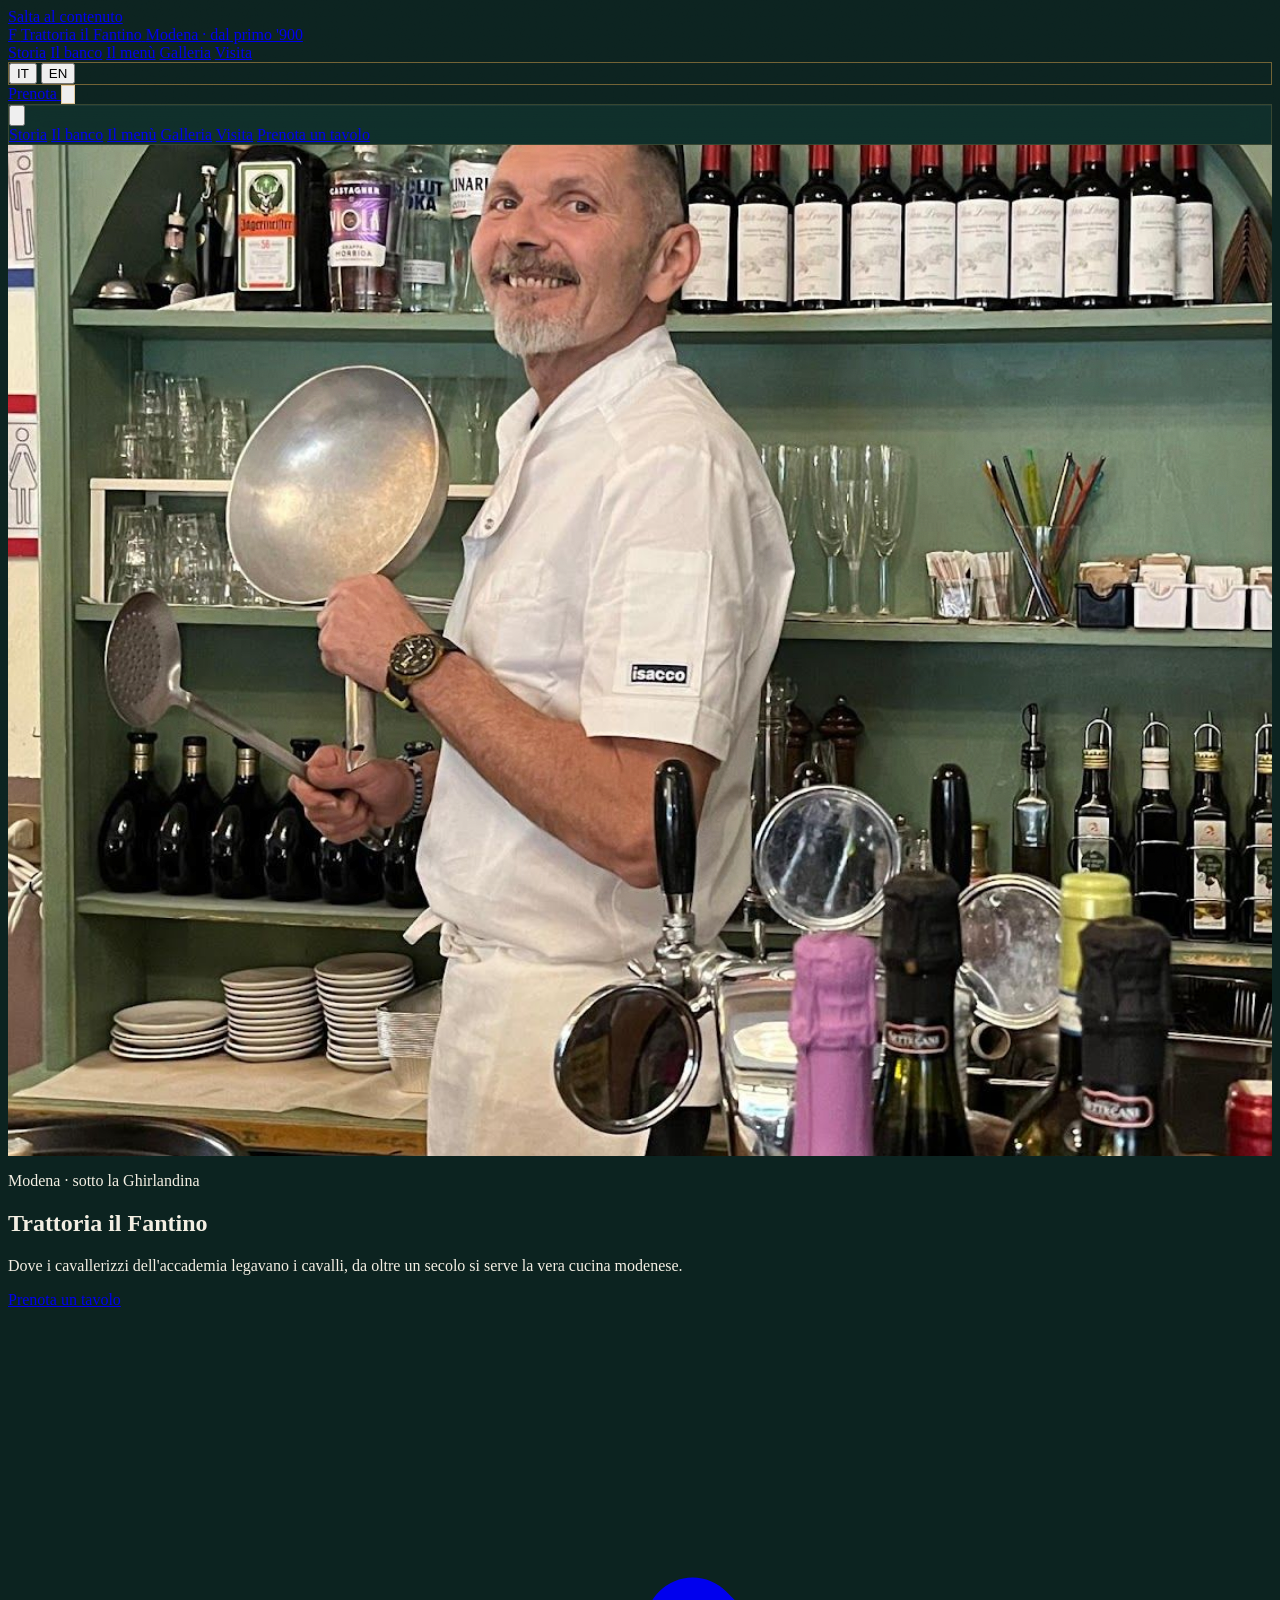
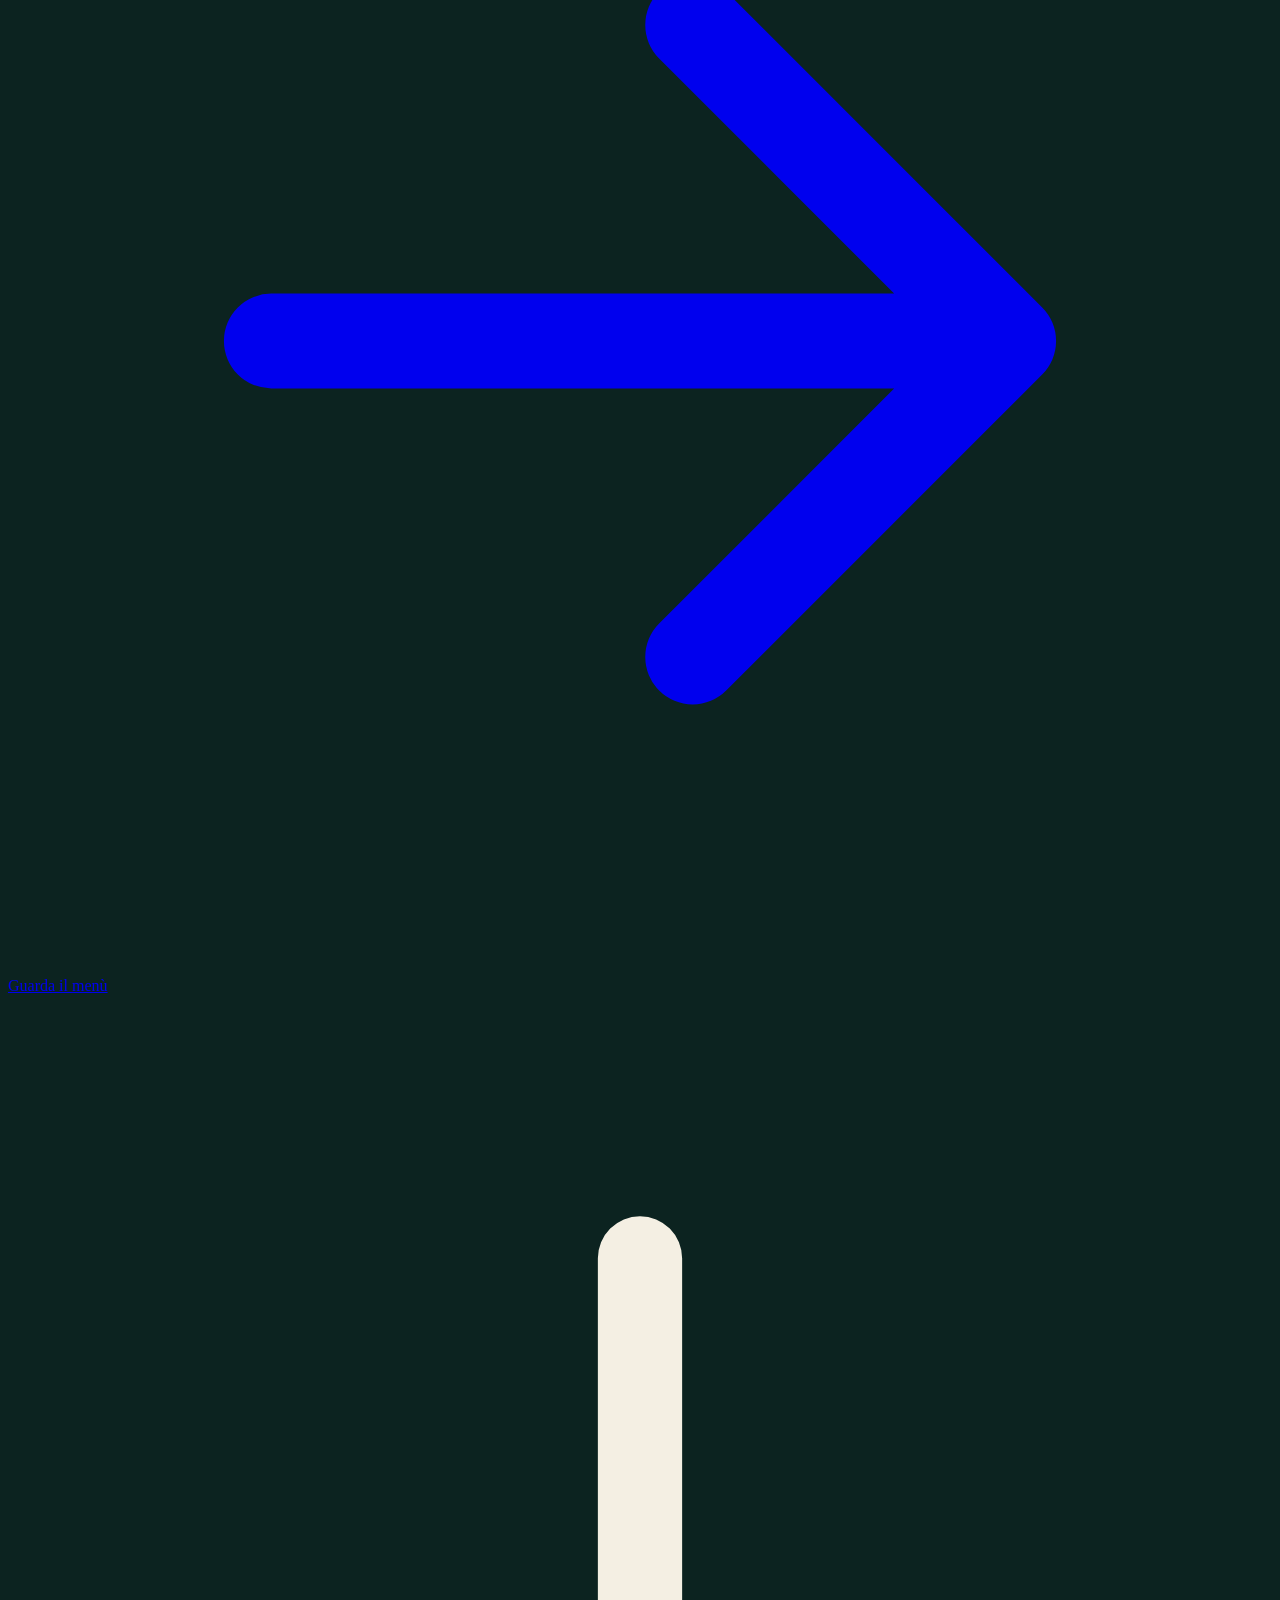
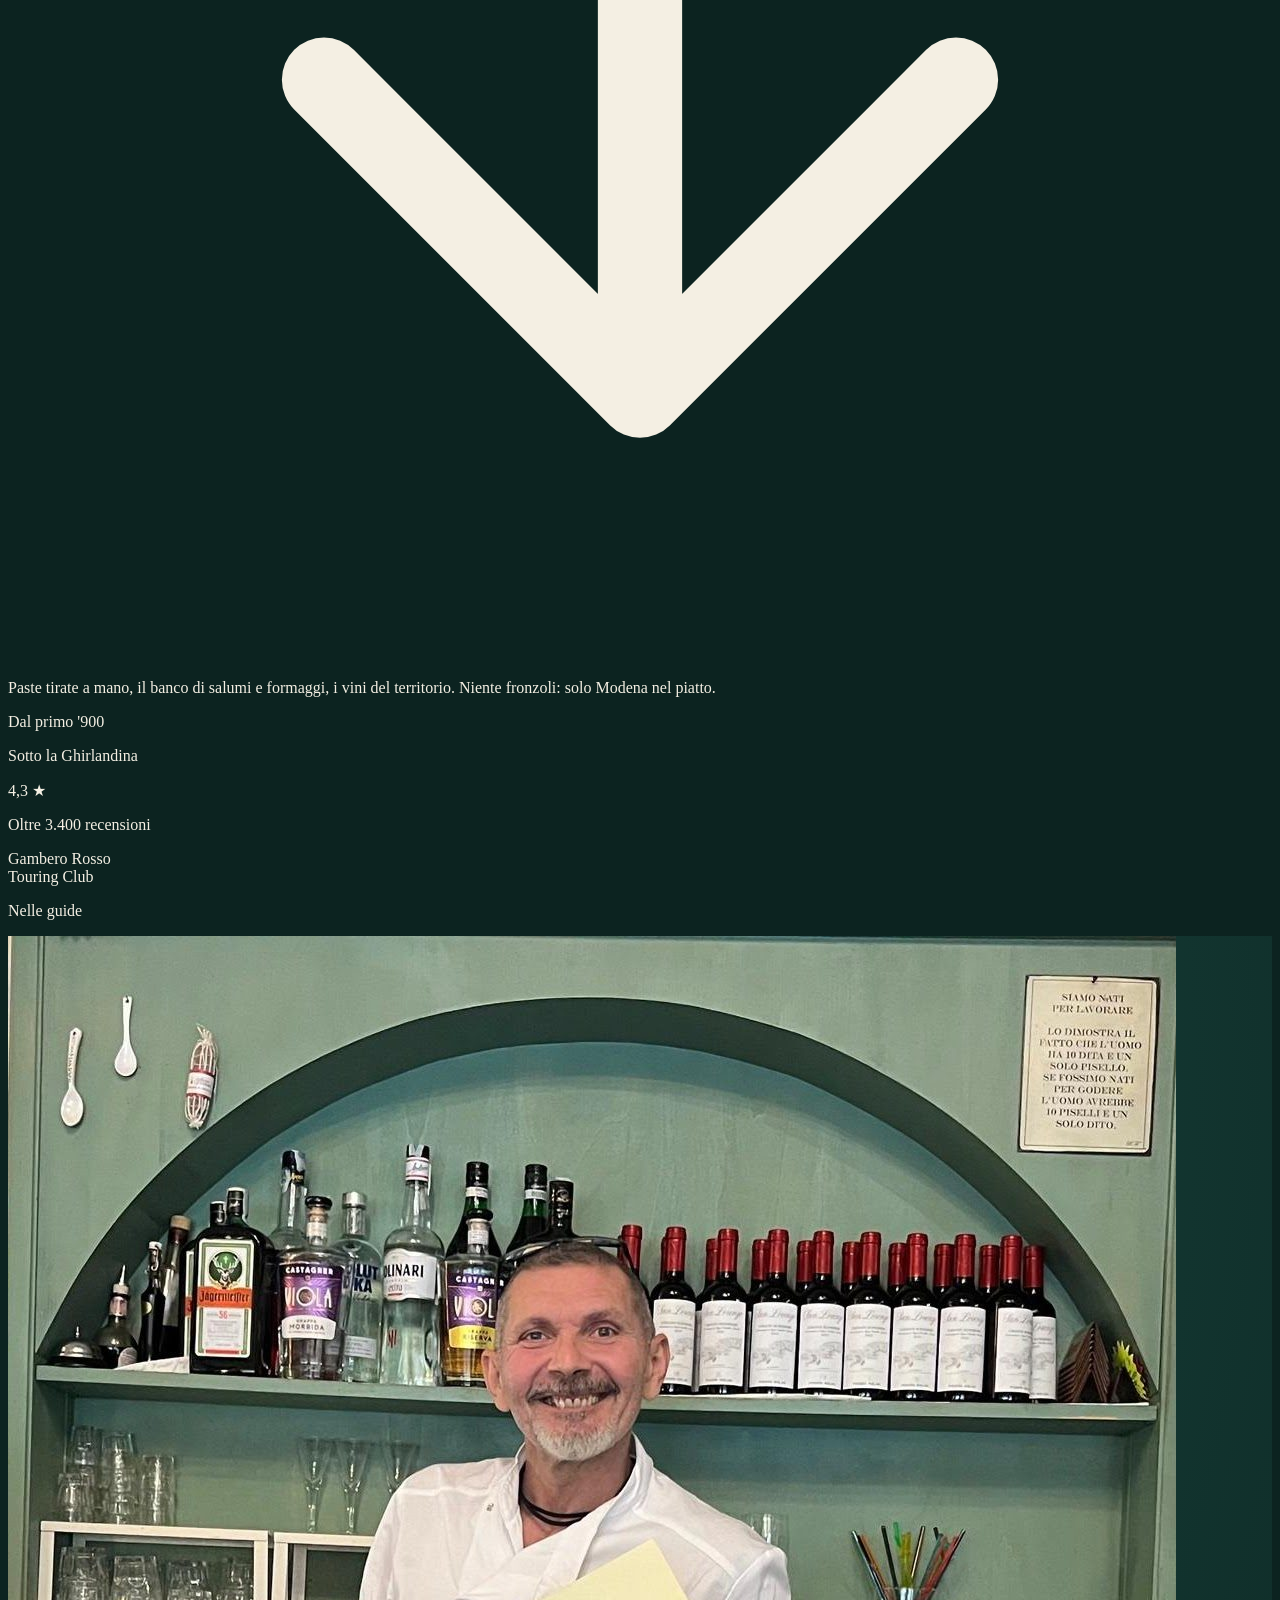
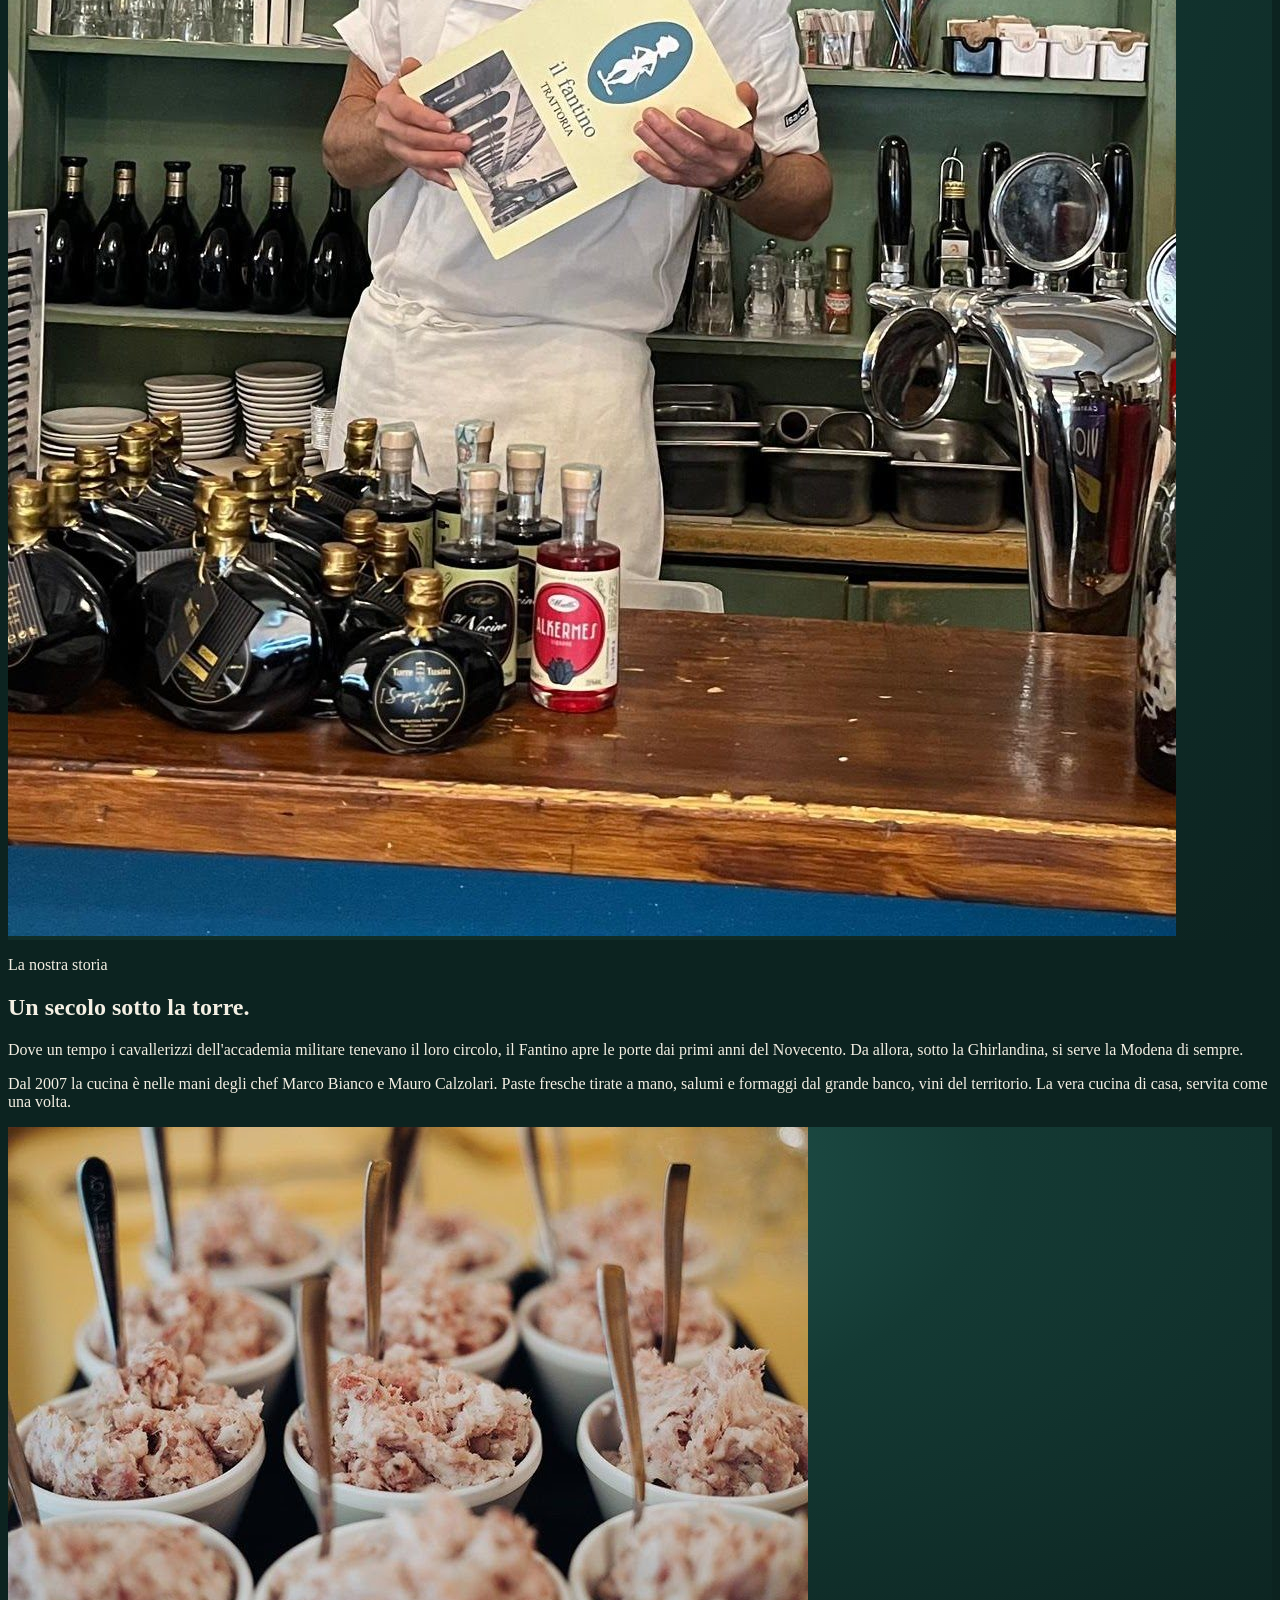
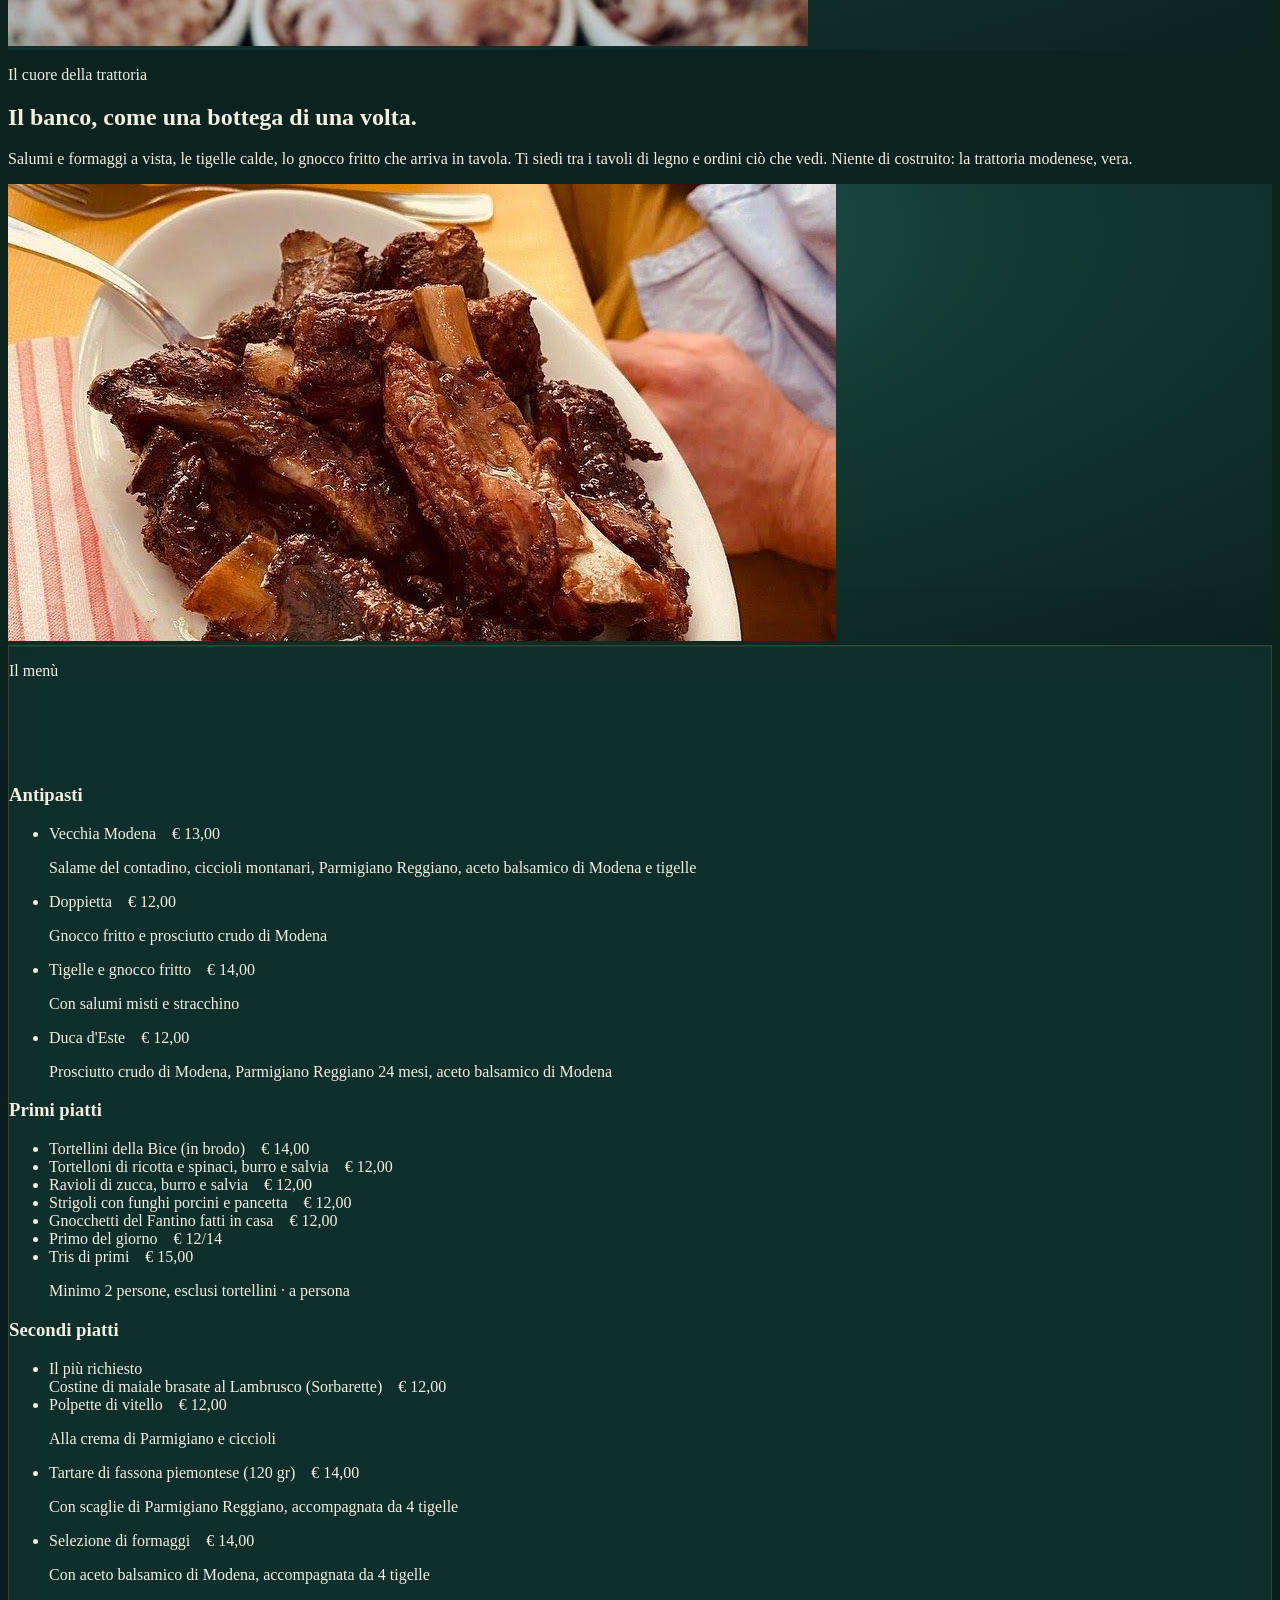
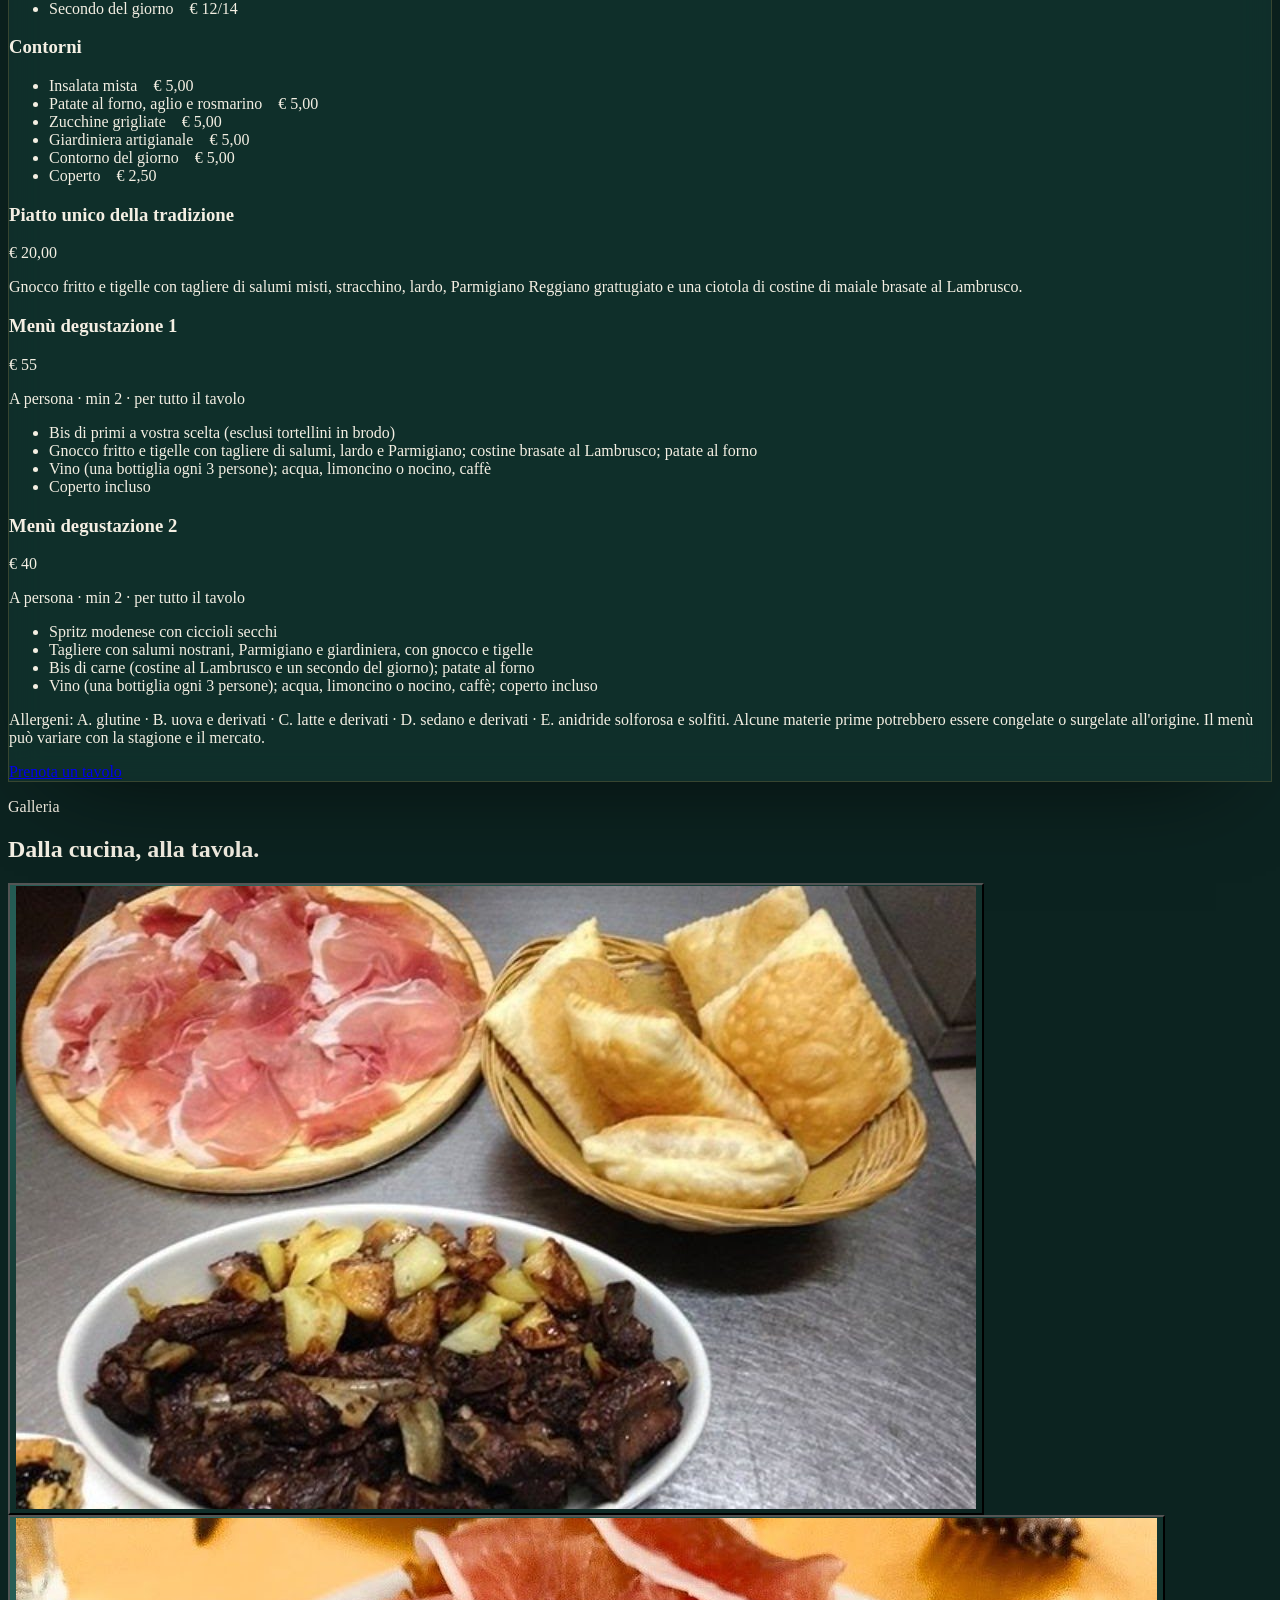
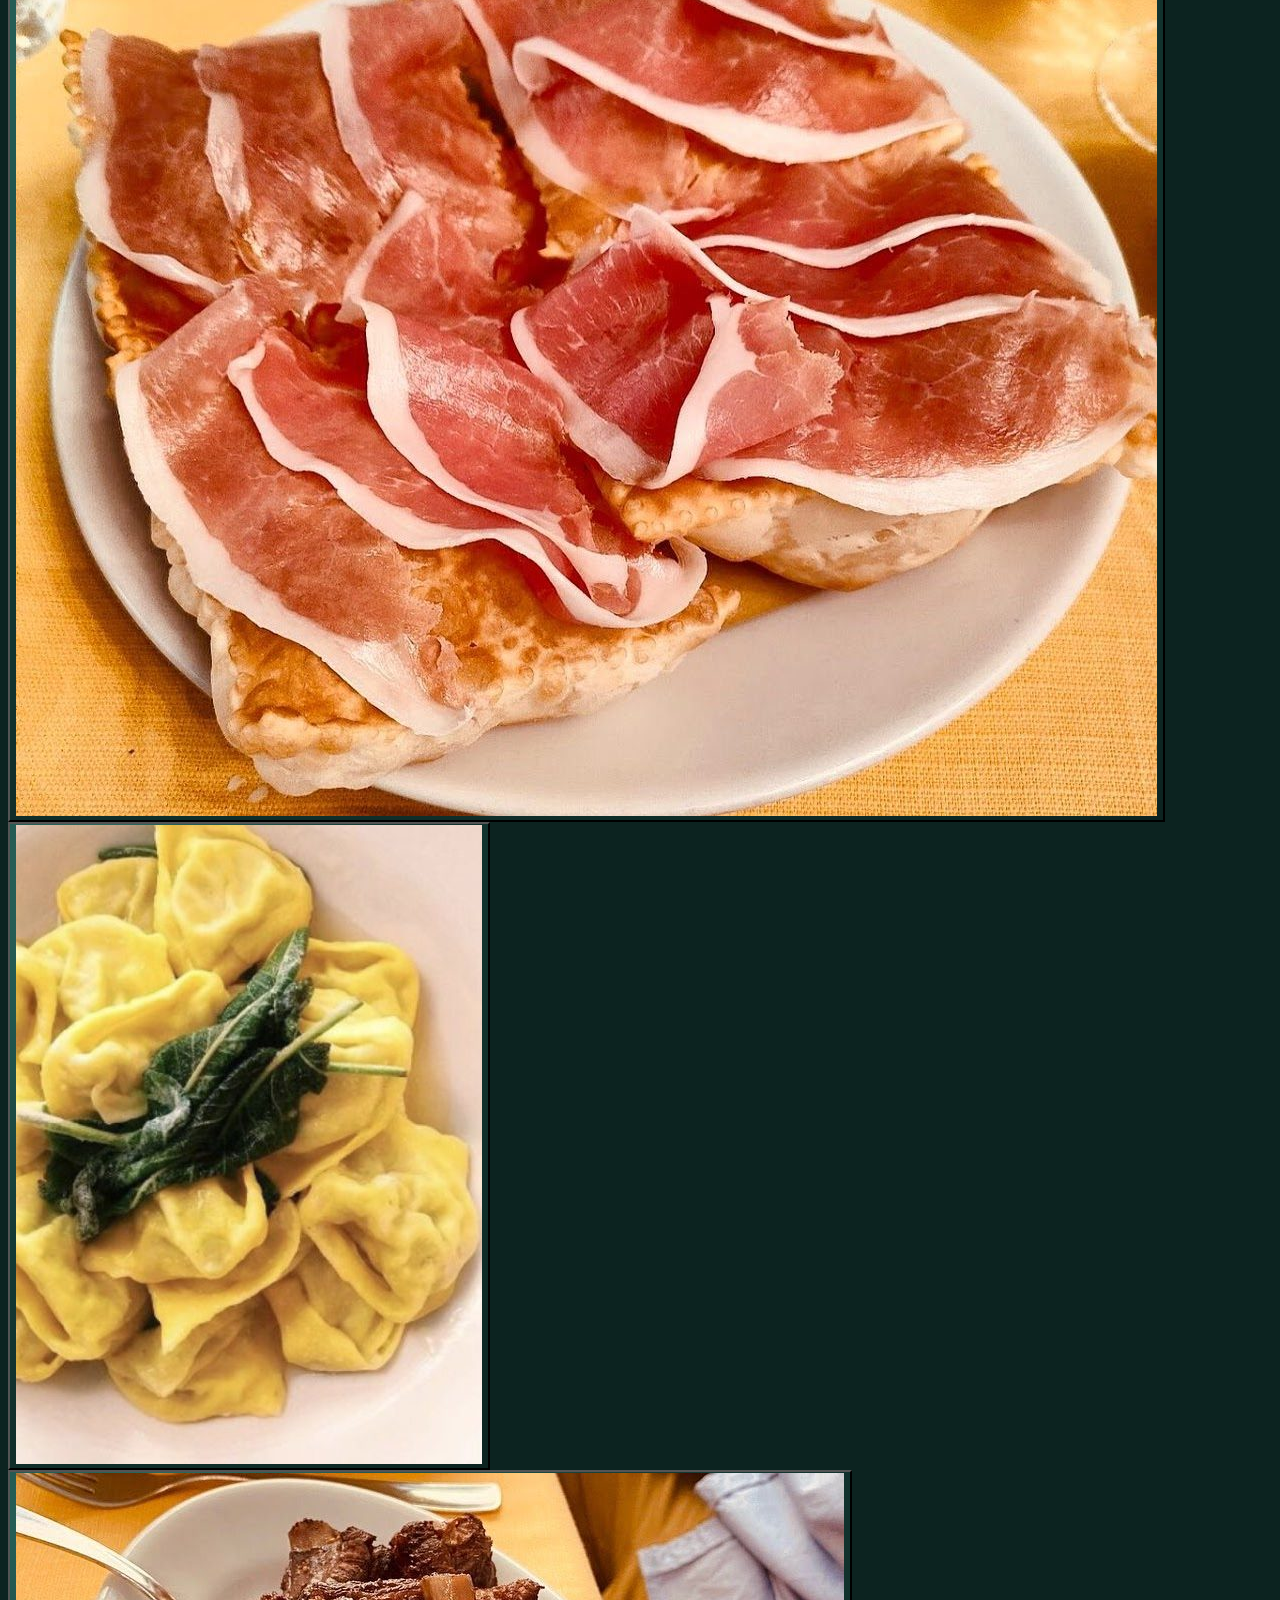
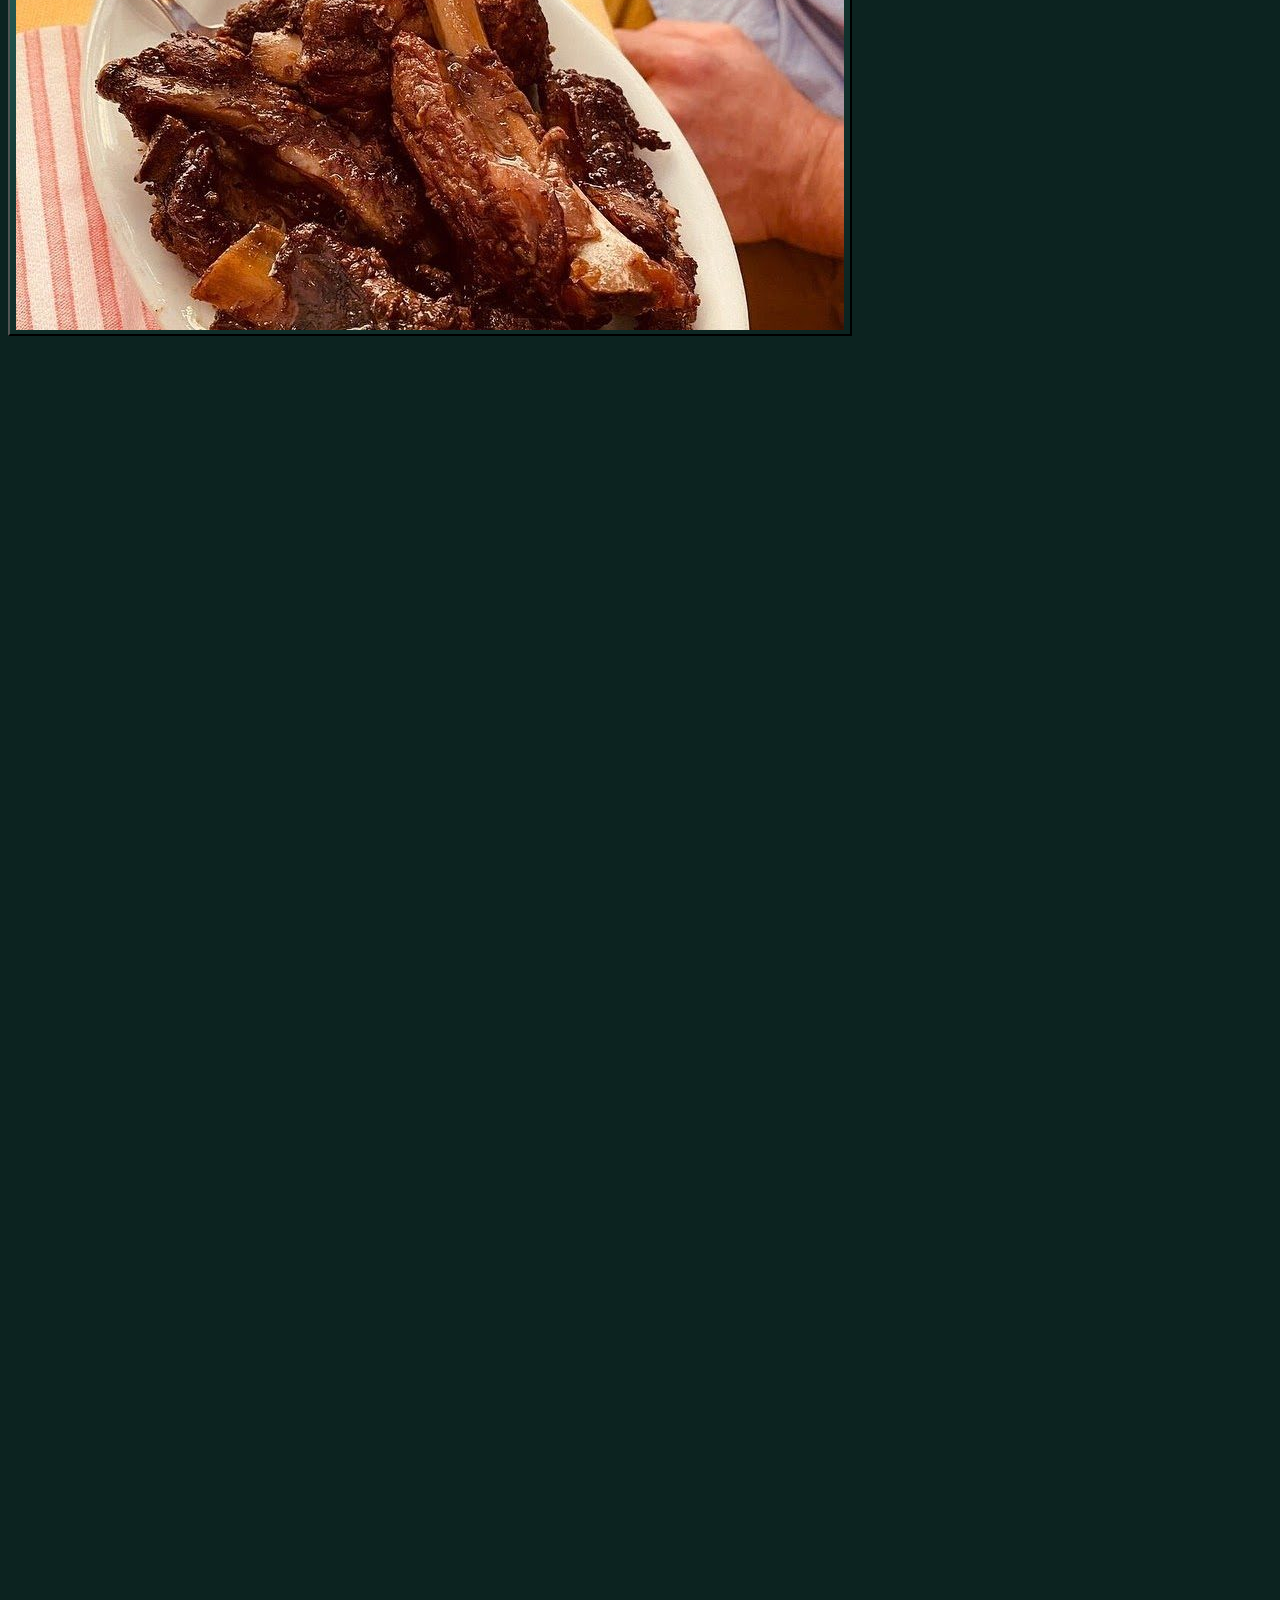
==== index.html @ f253a146 "Trattoria il Fantino demo: green-dark theme + full menu Basic Biprimo demo for Trattoria il Fantino " ====
<!DOCTYPE html>
<!-- Biprimo restaurant site, Trattoria il Fantino, Modena. Basic tier.
     Visual axis: teal-green dark (from the logo) + warm gold accent + cream text. -->
<html lang="it" class="scroll-smooth">
<head>
<meta charset="UTF-8" />
<meta name="viewport" content="width=device-width, initial-scale=1.0" />
<title>Trattoria il Fantino: cucina modenese sotto la Ghirlandina · Via Donzi 7, Modena</title>
<meta name="description" content="Sotto la Ghirlandina dai primi del '900. Paste fresche fatte in casa, salumi e formaggi dal banco, costine brasate al Lambrusco. La vera cucina modenese, in centro a Modena. Prenota: 059 223646." />
<meta name="theme-color" content="#0C2320" />

<link rel="canonical" href="https://fantino.biprimo.com/" />
<link rel="alternate" hreflang="it" href="https://fantino.biprimo.com/" />
<link rel="alternate" hreflang="en" href="https://fantino.biprimo.com/" />
<link rel="alternate" hreflang="x-default" href="https://fantino.biprimo.com/" />

<link rel="icon" href="favicon.svg" type="image/svg+xml" />
<link rel="apple-touch-icon" href="apple-touch-icon.png" />
<link rel="manifest" href="site.webmanifest" />

<meta property="og:type" content="restaurant.restaurant" />
<meta property="og:site_name" content="Trattoria il Fantino" />
<meta property="og:title" content="Trattoria il Fantino: la vera cucina modenese, sotto la Ghirlandina" />
<meta property="og:description" content="Dai primi del '900. Paste fresche fatte in casa, il banco di salumi e formaggi, le Sorbarette brasate al Lambrusco. In centro a Modena, Via Donzi 7." />
<meta property="og:url" content="https://fantino.biprimo.com/" />
<meta property="og:image" content="https://fantino.biprimo.com/images/hero.jpg" />
<meta property="og:image:alt" content="Il banco di salumi e vini della Trattoria il Fantino a Modena" />
<meta property="og:locale" content="it_IT" />
<meta property="og:locale:alternate" content="en_US" />

<meta name="twitter:card" content="summary_large_image" />
<meta name="twitter:title" content="Trattoria il Fantino: la vera cucina modenese" />
<meta name="twitter:description" content="Sotto la Ghirlandina dai primi del '900. Paste fresche, salumi dal banco, Sorbarette al Lambrusco. Via Donzi 7, Modena." />
<meta name="twitter:image" content="https://fantino.biprimo.com/images/hero.jpg" />

<!-- Self-hosted fonts, GDPR (no Google Fonts CDN). -->
<link rel="preload" href="fonts/fraunces-300-900-normal.woff2" as="font" type="font/woff2" crossorigin />
<link rel="preload" href="fonts/hanken-grotesk-normal.woff2" as="font" type="font/woff2" crossorigin />

<script src="https://cdn.tailwindcss.com"></script>
<script>
  tailwind.config = {
    theme: { extend: {
      colors: {
        pine:{DEFAULT:'#0C2320', surface:'#143A34', raised:'#1C463F'},  /* dark green base */
        green:{DEFAULT:'#2E6F66', soft:'#3E8A7E'},                       /* logo teal-green */
        gold:{DEFAULT:'#D8A24A', soft:'#E7C07A'},                        /* warm accent */
        cream:'#F4EFE3',
        line:'rgba(216,162,74,.18)',
      },
      fontFamily:{ display:['Fraunces','Georgia','serif'], body:['"Hanken Grotesk"','system-ui','sans-serif'] },
      maxWidth:{ content:'78rem' },
    } },
  };
</script>

<style>
  @font-face{font-family:'Fraunces';font-style:normal;font-weight:300 900;font-display:swap;src:url('fonts/fraunces-300-900-normal.woff2') format('woff2');}
  @font-face{font-family:'Fraunces';font-style:italic;font-weight:300 900;font-display:swap;src:url('fonts/fraunces-300-900-italic.woff2') format('woff2');}
  @font-face{font-family:'Hanken Grotesk';font-style:normal;font-weight:300 800;font-display:swap;src:url('fonts/hanken-grotesk-normal.woff2') format('woff2');}

  :root{ --line:rgba(216,162,74,.18); }
  html{ -webkit-font-smoothing:antialiased; }
  body{ background-color:#0C2320; color:#F4EFE3; overflow-x:clip; }
  .grain::before{ content:""; position:fixed; inset:0; pointer-events:none; z-index:70; opacity:.05; mix-blend-mode:overlay;
    background-image:url("data:image/svg+xml,%3Csvg xmlns='http://www.w3.org/2000/svg' width='220' height='220'%3E%3Cfilter id='n'%3E%3CfeTurbulence type='fractalNoise' baseFrequency='0.85' numOctaves='2' stitchTiles='stitch'/%3E%3C/filter%3E%3Crect width='100%25' height='100%25' filter='url(%23n)'/%3E%3C/svg%3E"); }
  .glass{ background:rgba(20,58,52,.55); backdrop-filter:blur(16px) saturate(1.15); -webkit-backdrop-filter:blur(16px) saturate(1.15);
    border:1px solid rgba(216,162,74,.20); box-shadow:0 36px 100px -56px rgba(0,0,0,.85), inset 0 1px 0 rgba(244,239,227,.06); }
  .scrim-hero{ background:linear-gradient(to top, rgba(7,22,20,.94) 0%, rgba(7,22,20,.42) 44%, rgba(7,22,20,.14) 66%, rgba(7,22,20,.55) 100%); }
  .scrim-soft{ background:linear-gradient(to bottom, rgba(7,22,20,.62), rgba(7,22,20,.86)); }
  .green-glow{ background:radial-gradient(120% 80% at 18% 100%, rgba(46,111,102,.55), transparent 60%); }
  .reveal{ opacity:0; transform:translateY(26px); transition:opacity .95s cubic-bezier(.19,.7,.2,1), transform .95s cubic-bezier(.19,.7,.2,1); }
  .reveal.in{ opacity:1; transform:none; }
  @keyframes kenburns{ from{transform:scale(1.03);} to{transform:scale(1.13);} } .kenburns{ animation:kenburns 24s ease-out forwards; }
  @keyframes introUp{ from{opacity:0;transform:translateY(30px);} to{opacity:1;transform:none;} } .intro{ opacity:0; animation:introUp 1.1s cubic-bezier(.19,.7,.2,1) forwards; }
  .leader{ flex:1; height:0; border-bottom:1.5px dotted rgba(216,162,74,.42); transform:translateY(-.32em); margin:0 .5rem; }
  #nav{ color:#F4EFE3; transition:background-color .45s ease, box-shadow .45s ease, padding .45s ease; }
  #nav.scrolled{ background-color:rgba(10,28,25,.86); backdrop-filter:blur(14px) saturate(1.2); -webkit-backdrop-filter:blur(14px) saturate(1.2); box-shadow:0 1px 0 rgba(216,162,74,.16), 0 22px 60px -40px rgba(0,0,0,.9); }
  .ph{ position:relative; overflow:hidden; background:radial-gradient(120% 120% at 20% 10%, #2E6F66 0%, #143A34 48%, #0C2320 100%); }
  .ph-fallback::after{ content:"Foto"; position:absolute; inset:0; display:grid; place-items:center; font-family:'"Hanken Grotesk"',sans-serif; font-size:.7rem; letter-spacing:.12em; text-transform:uppercase; color:rgba(244,239,227,.7); }
  #lightbox{ transition:opacity .35s ease; } #lightbox.show{ opacity:1; pointer-events:auto; }
  .ulink{ position:relative; } .ulink::after{ content:""; position:absolute; left:0; right:100%; bottom:-3px; height:1.5px; background:currentColor; transition:right .45s cubic-bezier(.2,.7,.2,1); } .ulink:hover::after,.ulink.active::after{ right:0; }
  @keyframes nudge{ 0%,100%{transform:translateY(0);opacity:.7} 50%{transform:translateY(7px);opacity:1} } .nudge{ animation:nudge 2.2s ease-in-out infinite; }
  ::selection{ background:#D8A24A; color:#0C2320; } .deco-rule{ background:linear-gradient(90deg, transparent, #D8A24A 50%, transparent); height:1px; }
  @media (prefers-reduced-motion: reduce){ .reveal{opacity:1!important;transform:none!important;transition:none!important;} .kenburns,.intro,.nudge{animation:none!important;opacity:1!important;} html{scroll-behavior:auto;} }
</style>

<script type="application/ld+json">
{
  "@context": "https://schema.org",
  "@type": "Restaurant",
  "name": "Trattoria il Fantino",
  "description": "Trattoria dal sapore antico, sotto la Ghirlandina dai primi del Novecento. Cucina tradizionale modenese, paste fresche fatte in casa, salumi e formaggi dal banco e vini del territorio.",
  "url": "https://fantino.biprimo.com/",
  "image": "https://fantino.biprimo.com/images/hero.jpg",
  "telephone": "+39 059 223646",
  "servesCuisine": ["Italian", "Emilian", "Modenese"],
  "priceRange": "€€",
  "currenciesAccepted": "EUR",
  "address": {
    "@type": "PostalAddress",
    "streetAddress": "Via Donzi 7",
    "addressLocality": "Modena",
    "addressRegion": "MO",
    "postalCode": "41121",
    "addressCountry": "IT"
  },
  "geo": { "@type": "GeoCoordinates", "latitude": 44.6459, "longitude": 10.9253 },
  "hasMap": "https://www.openstreetmap.org/?mlat=44.6459&mlon=10.9253#map=18/44.6459/10.9253",
  "openingHoursSpecification": [
    { "@type": "OpeningHoursSpecification", "dayOfWeek": ["Tuesday","Wednesday","Thursday","Friday"], "opens": "12:30", "closes": "14:00" },
    { "@type": "OpeningHoursSpecification", "dayOfWeek": ["Tuesday","Wednesday","Thursday","Friday","Saturday"], "opens": "19:15", "closes": "22:30" },
    { "@type": "OpeningHoursSpecification", "dayOfWeek": ["Saturday","Sunday"], "opens": "12:30", "closes": "14:30" }
  ],
  "acceptsReservations": "True"
}
</script>

<!-- Cookieless analytics, no-op until the domain is added to a Plausible account (handoff step). -->
<script defer data-domain="fantino.biprimo.com" src="https://plausible.io/js/script.js"></script>
</head>

<body class="grain font-body antialiased text-cream bg-pine">
<a href="#main" data-it="Salta al contenuto" data-en="Skip to content" class="sr-only focus:not-sr-only focus:absolute focus:z-[80] focus:top-3 focus:left-3 focus:bg-gold focus:text-pine focus:px-4 focus:py-2 focus:rounded-full">Salta al contenuto</a>

<!-- NAV -->
<header id="nav" class="fixed top-0 inset-x-0 z-50 py-4 md:py-5">
  <nav class="mx-auto max-w-content px-5 md:px-8 flex items-center justify-between gap-4" aria-label="Principale">
    <a href="#top" class="group flex items-center gap-2.5 sm:gap-3 min-w-0">
      <span aria-hidden="true" class="shrink-0 grid place-items-center h-10 w-10 rounded-full border border-gold/70 text-gold font-display italic text-lg leading-none">F</span>
      <span class="leading-tight min-w-0">
        <span class="block font-display text-[1.05rem] sm:text-[1.2rem] tracking-tight truncate">Trattoria il Fantino</span>
        <span class="block text-[.6rem] sm:text-[.62rem] uppercase tracking-[.2em] text-cream/65 truncate" data-it="Modena · dal primo '900" data-en="Modena · since the early 1900s">Modena · dal primo '900</span>
      </span>
    </a>
    <div class="hidden lg:flex items-center gap-8 text-sm tracking-wide text-cream/90">
      <a href="#storia" class="ulink" data-it="Storia" data-en="Story">Storia</a>
      <a href="#banco" class="ulink" data-it="Il banco" data-en="The counter">Il banco</a>
      <a href="#menu" class="ulink" data-it="Il menù" data-en="Menu">Il menù</a>
      <a href="#galleria" class="ulink" data-it="Galleria" data-en="Gallery">Galleria</a>
      <a href="#visita" class="ulink" data-it="Visita" data-en="Visit">Visita</a>
    </div>
    <div class="flex items-center gap-2.5 md:gap-3.5 shrink-0">
      <div class="flex items-center rounded-full p-0.5 text-xs font-semibold" style="border:1px solid rgba(216,162,74,.5)">
        <button id="lang-it" type="button" aria-label="Italiano" class="text-cream px-3 py-1.5 rounded-full transition-colors cursor-pointer">IT</button>
        <button id="lang-en" type="button" aria-label="English" class="text-cream px-3 py-1.5 rounded-full transition-colors cursor-pointer">EN</button>
      </div>
      <a href="tel:+39059223646" class="hidden sm:inline-flex items-center gap-2 rounded-full bg-gold px-4 md:px-5 py-2.5 text-sm font-semibold text-pine hover:bg-gold-soft transition-colors cursor-pointer">
        <span data-it="Prenota" data-en="Reserve">Prenota</span>
      </a>
      <button id="menu-btn" type="button" aria-label="Apri il menù" aria-expanded="false" aria-controls="mobile-menu" class="lg:hidden grid place-items-center h-10 w-10 rounded-full cursor-pointer" style="border:1px solid rgba(216,162,74,.5)">
        <svg class="h-5 w-5 text-cream" viewBox="0 0 24 24" fill="none" stroke="currentColor" stroke-width="1.7" stroke-linecap="round"><path d="M4 7h16M4 12h16M4 17h16"/></svg>
      </button>
    </div>
  </nav>
  <div id="mobile-menu" class="lg:hidden hidden mt-4 mx-4 rounded-2xl glass shadow-xl">
    <div class="flex justify-end px-3 pt-3">
      <button id="menu-close" type="button" aria-label="Chiudi il menù" class="grid place-items-center h-9 w-9 rounded-full border border-gold/40 text-cream/80 hover:text-cream hover:border-gold transition-colors cursor-pointer">
        <svg class="h-5 w-5" viewBox="0 0 24 24" fill="none" stroke="currentColor" stroke-width="1.8" stroke-linecap="round"><path d="M6 6l12 12M18 6L6 18"/></svg>
      </button>
    </div>
    <div class="px-5 pb-5 pt-1 flex flex-col gap-1 text-lg font-display text-cream">
      <a href="#storia" class="py-2.5 border-b border-line" data-it="Storia" data-en="Story">Storia</a>
      <a href="#banco" class="py-2.5 border-b border-line" data-it="Il banco" data-en="The counter">Il banco</a>
      <a href="#menu" class="py-2.5 border-b border-line" data-it="Il menù" data-en="Menu">Il menù</a>
      <a href="#galleria" class="py-2.5 border-b border-line" data-it="Galleria" data-en="Gallery">Galleria</a>
      <a href="#visita" class="py-2.5 border-b border-line" data-it="Visita" data-en="Visit">Visita</a>
      <a href="tel:+39059223646" class="mt-3 inline-flex justify-center items-center gap-2 rounded-full bg-gold px-5 py-3 text-base font-semibold text-pine cursor-pointer"><span data-it="Prenota un tavolo" data-en="Reserve a table">Prenota un tavolo</span></a>
    </div>
  </div>
</header>

<main id="main"><span id="top"></span>

<!-- HERO -->
<section class="relative h-[100svh] min-h-[600px] w-full overflow-hidden">
  <div class="ph absolute inset-0"><img src="images/hero.jpg" alt="Lo chef dietro il banco di salumi e vini della Trattoria il Fantino" class="kenburns h-full w-full object-cover object-[60%_center]" fetchpriority="high" onerror="imgFail(this)" /></div>
  <div aria-hidden="true" class="absolute inset-0 scrim-hero"></div>
  <div aria-hidden="true" class="absolute inset-0 green-glow"></div>
  <div class="relative h-full mx-auto max-w-content px-5 md:px-8 flex flex-col justify-end pb-20 md:pb-24">
    <p class="intro text-cream/90 text-xs sm:text-sm uppercase tracking-[.3em] font-semibold flex items-center gap-3" style="animation-delay:.15s"><span class="inline-block h-px w-8 bg-gold"></span><span data-it="Modena · sotto la Ghirlandina" data-en="Modena · under the Ghirlandina">Modena · sotto la Ghirlandina</span></p>
    <h1 class="intro mt-5 font-display font-medium text-cream leading-[.92] tracking-[-.02em] text-[clamp(3rem,11vw,8rem)]" style="animation-delay:.3s">Trattoria <span class="italic text-gold">il Fantino</span></h1>
    <p class="intro mt-6 max-w-2xl text-cream/90 text-xl md:text-2xl font-display leading-snug" style="animation-delay:.45s" data-it="Dove i cavallerizzi dell'accademia legavano i cavalli, da oltre un secolo si serve la vera cucina modenese." data-en="Where the academy's riders once tied their horses, true Modenese cooking has been served for over a century.">Dove i cavallerizzi dell'accademia legavano i cavalli, da oltre un secolo si serve la vera cucina modenese.</p>
    <div class="intro mt-9 flex flex-col sm:flex-row sm:flex-wrap items-center sm:justify-start gap-3.5" style="animation-delay:.65s">
      <a href="tel:+39059223646" class="inline-flex items-center gap-2 rounded-full bg-gold px-7 py-3.5 text-sm font-semibold text-pine shadow-lg hover:bg-gold-soft transition-colors cursor-pointer"><span data-it="Prenota un tavolo" data-en="Reserve a table">Prenota un tavolo</span><svg class="h-4 w-4" viewBox="0 0 24 24" fill="none" stroke="currentColor" stroke-width="1.8" stroke-linecap="round" stroke-linejoin="round"><path d="M5 12h14M13 6l6 6-6 6"/></svg></a>
      <a href="#menu" class="inline-flex items-center gap-2 rounded-full border border-cream/40 px-7 py-3.5 text-sm font-semibold text-cream hover:bg-cream/10 transition-colors cursor-pointer"><span data-it="Guarda il menù" data-en="See the menu">Guarda il menù</span></a>
    </div>
  </div>
  <div class="nudge absolute bottom-6 left-1/2 -translate-x-1/2 text-cream/70" aria-hidden="true"><svg class="h-6 w-6" viewBox="0 0 24 24" fill="none" stroke="currentColor" stroke-width="1.6" stroke-linecap="round" stroke-linejoin="round"><path d="M12 5v14M6 13l6 6 6-6"/></svg></div>
</section>

<!-- LEGEND / STATS STRIP -->
<section class="bg-pine-surface text-cream py-14 md:py-16 border-y border-gold/20">
  <div class="mx-auto max-w-content px-5 md:px-8">
    <p class="reveal text-center font-display italic text-gold-soft text-xl md:text-2xl leading-snug max-w-3xl mx-auto" data-it="Paste tirate a mano, il banco di salumi e formaggi, i vini del territorio. Niente fronzoli: solo Modena nel piatto." data-en="Hand-rolled pasta, the salumi and cheese counter, local wines. No frills: just Modena on the plate.">Paste tirate a mano, il banco di salumi e formaggi, i vini del territorio. Niente fronzoli: solo Modena nel piatto.</p>
    <div class="mt-10 grid grid-cols-1 sm:grid-cols-3 gap-8 text-center">
      <div class="reveal"><p class="font-display text-3xl md:text-4xl text-cream">Dal primo '900</p><p class="mt-2 text-sm uppercase tracking-[.18em] text-cream/65" data-it="Sotto la Ghirlandina" data-en="Under the Ghirlandina">Sotto la Ghirlandina</p></div>
      <div class="reveal sm:border-x border-gold/20"><p class="font-display text-3xl md:text-4xl text-cream">4,3 <span class="text-gold-soft">★</span></p><p class="mt-2 text-sm uppercase tracking-[.18em] text-cream/65" data-it="Oltre 3.400 recensioni" data-en="Over 3,400 reviews">Oltre 3.400 recensioni</p></div>
      <div class="reveal"><p class="font-display text-2xl md:text-3xl text-cream leading-tight">Gambero Rosso<br/>Touring Club</p><p class="mt-2 text-sm uppercase tracking-[.18em] text-cream/65" data-it="Nelle guide" data-en="In the guides">Nelle guide</p></div>
    </div>
  </div>
</section>

<!-- STORIA -->
<section id="storia" class="scroll-mt-24 py-20 md:py-32 md:min-h-[100svh] md:flex md:flex-col md:justify-center bg-pine">
  <div class="mx-auto max-w-content px-5 md:px-8 grid lg:grid-cols-2 gap-12 lg:gap-16 items-center">
    <div class="order-2 lg:order-1"><div class="reveal ph rounded-[1.4rem] overflow-hidden aspect-[4/5] shadow-2xl ring-1 ring-gold/20"><img src="images/story.jpg" alt="Lo chef della Trattoria il Fantino accanto allo scaffale dei vini" class="h-full w-full object-cover" loading="lazy" onerror="imgFail(this)" /></div></div>
    <div class="order-1 lg:order-2">
      <p class="reveal flex items-center gap-3 text-xs uppercase tracking-[.28em] text-gold font-semibold"><span class="inline-block h-px w-8 bg-gold"></span><span data-it="La nostra storia" data-en="Our Story">La nostra storia</span></p>
      <h2 class="reveal mt-5 font-display font-medium leading-[1.04] tracking-[-.015em] text-[clamp(2rem,4.5vw,3.2rem)] text-cream" data-it="Un secolo sotto la torre." data-en="A century under the tower.">Un secolo sotto la torre.</h2>
      <div class="reveal mt-6 space-y-5 text-lg leading-relaxed text-cream/80 max-w-xl">
        <p data-it="Dove un tempo i cavallerizzi dell'accademia militare tenevano il loro circolo, il Fantino apre le porte dai primi anni del Novecento. Da allora, sotto la Ghirlandina, si serve la Modena di sempre." data-en="Where the cavalry officers of the military academy once kept their club, il Fantino has opened its doors since the early 1900s. Ever since, under the Ghirlandina, it has served the Modena of always.">Dove un tempo i cavallerizzi dell'accademia militare tenevano il loro circolo, il Fantino apre le porte dai primi anni del Novecento. Da allora, sotto la Ghirlandina, si serve la Modena di sempre.</p>
        <p data-it="Dal 2007 la cucina è nelle mani degli chef Marco Bianco e Mauro Calzolari. Paste fresche tirate a mano, salumi e formaggi dal grande banco, vini del territorio. La vera cucina di casa, servita come una volta." data-en="Since 2007 the kitchen has been in the hands of chefs Marco Bianco and Mauro Calzolari. Hand-rolled fresh pasta, salumi and cheese from the great counter, local wines. True home cooking, served the old way.">Dal 2007 la cucina è nelle mani degli chef Marco Bianco e Mauro Calzolari. Paste fresche tirate a mano, salumi e formaggi dal grande banco, vini del territorio. La vera cucina di casa, servita come una volta.</p>
      </div>
    </div>
  </div>
</section>

<!-- IL BANCO (atmosphere) -->
<section id="banco" class="scroll-mt-24 relative py-20 md:py-32 md:min-h-[80svh] md:flex md:flex-col md:justify-center overflow-hidden">
  <div class="ph absolute inset-0"><img src="images/counter.jpg" alt="Il banco di salumi e formaggi della Trattoria il Fantino" class="h-full w-full object-cover object-center" loading="lazy" onerror="imgFail(this)" /></div>
  <div aria-hidden="true" class="absolute inset-0 scrim-soft"></div>
  <div class="relative mx-auto max-w-content px-5 md:px-8">
    <div class="max-w-xl">
      <p class="reveal flex items-center gap-3 text-xs uppercase tracking-[.28em] text-gold-soft font-semibold"><span class="inline-block h-px w-8 bg-gold"></span><span data-it="Il cuore della trattoria" data-en="The heart of the trattoria">Il cuore della trattoria</span></p>
      <h2 class="reveal mt-5 font-display font-medium leading-[1.04] text-[clamp(2rem,4.5vw,3.2rem)] text-cream" data-it="Il banco, come una bottega di una volta." data-en="The counter, like an old grocer's shop.">Il banco, come una bottega di una volta.</h2>
      <p class="reveal mt-6 text-lg leading-relaxed text-cream/85" data-it="Salumi e formaggi a vista, le tigelle calde, lo gnocco fritto che arriva in tavola. Ti siedi tra i tavoli di legno e ordini ciò che vedi. Niente di costruito: la trattoria modenese, vera." data-en="Salumi and cheeses on display, warm tigelle, gnocco fritto carried to the table. You sit among the wooden tables and order what you see. Nothing staged: the real Modenese trattoria.">Salumi e formaggi a vista, le tigelle calde, lo gnocco fritto che arriva in tavola. Ti siedi tra i tavoli di legno e ordini ciò che vedi. Niente di costruito: la trattoria modenese, vera.</p>
    </div>
  </div>
</section>

<!-- MENU (full à la carte + tasting menus, crawlable static HTML) -->
<section id="menu" class="scroll-mt-24 relative py-20 md:py-28 overflow-hidden">
  <div class="ph absolute inset-0"><img src="images/food.jpg" alt="" aria-hidden="true" class="h-full w-full object-cover" loading="lazy" onerror="imgFail(this)" /></div>
  <div aria-hidden="true" class="absolute inset-0 scrim-soft"></div>
  <div class="relative mx-auto max-w-5xl px-5 md:px-8">
    <div class="glass rounded-[1.6rem] p-6 sm:p-9 md:p-12">
      <div class="text-center max-w-2xl mx-auto">
        <p class="reveal text-xs uppercase tracking-[.28em] text-gold font-semibold" data-it="Il menù" data-en="The menu">Il menù</p>
        <h2 class="reveal mt-4 font-display font-medium leading-tight tracking-[-.015em] text-[clamp(2.2rem,5vw,3.6rem)] text-cream" data-it="La cucina di Modena, fatta in casa." data-en="The cooking of Modena, made in house.">La cucina di Modena, fatta in casa.</h2>
        <p class="reveal mt-4 text-cream/70" data-it="Aperitivo del Fantino: Spritz modenese (Aperol o Lambrusco) con stuzzichini · € 7,00" data-en="Aperitivo del Fantino: Modenese spritz (Aperol or Lambrusco) with nibbles · € 7,00">Aperitivo del Fantino: Spritz modenese (Aperol o Lambrusco) con stuzzichini · € 7,00</p>
      </div>

      <div class="mt-12 grid md:grid-cols-2 gap-x-14 gap-y-12">

        <!-- ANTIPASTI -->
        <div class="reveal">
          <h3 class="font-display text-2xl text-gold flex items-center gap-3"><span data-it="Antipasti" data-en="Starters">Antipasti</span><span class="deco-rule flex-1"></span></h3>
          <ul class="mt-5 space-y-5">
            <li><div class="flex items-baseline"><span class="font-display text-lg text-cream" data-it="Vecchia Modena" data-en="Vecchia Modena">Vecchia Modena</span><span class="leader"></span><span class="text-sm font-semibold text-gold tabular-nums shrink-0">€ 13,00</span></div><p class="mt-1 text-sm text-cream/65" data-it="Salame del contadino, ciccioli montanari, Parmigiano Reggiano, aceto balsamico di Modena e tigelle" data-en="Farmer's salami, mountain ciccioli, Parmigiano Reggiano, balsamic vinegar of Modena and tigelle">Salame del contadino, ciccioli montanari, Parmigiano Reggiano, aceto balsamico di Modena e tigelle</p></li>
            <li><div class="flex items-baseline"><span class="font-display text-lg text-cream" data-it="Doppietta" data-en="Doppietta">Doppietta</span><span class="leader"></span><span class="text-sm font-semibold text-gold tabular-nums shrink-0">€ 12,00</span></div><p class="mt-1 text-sm text-cream/65" data-it="Gnocco fritto e prosciutto crudo di Modena" data-en="Gnocco fritto and Modena cured ham">Gnocco fritto e prosciutto crudo di Modena</p></li>
            <li><div class="flex items-baseline"><span class="font-display text-lg text-cream" data-it="Tigelle e gnocco fritto" data-en="Tigelle and gnocco fritto">Tigelle e gnocco fritto</span><span class="leader"></span><span class="text-sm font-semibold text-gold tabular-nums shrink-0">€ 14,00</span></div><p class="mt-1 text-sm text-cream/65" data-it="Con salumi misti e stracchino" data-en="With mixed cured meats and stracchino">Con salumi misti e stracchino</p></li>
            <li><div class="flex items-baseline"><span class="font-display text-lg text-cream" data-it="Duca d'Este" data-en="Duca d'Este">Duca d'Este</span><span class="leader"></span><span class="text-sm font-semibold text-gold tabular-nums shrink-0">€ 12,00</span></div><p class="mt-1 text-sm text-cream/65" data-it="Prosciutto crudo di Modena, Parmigiano Reggiano 24 mesi, aceto balsamico di Modena" data-en="Modena cured ham, 24-month Parmigiano Reggiano, balsamic vinegar of Modena">Prosciutto crudo di Modena, Parmigiano Reggiano 24 mesi, aceto balsamico di Modena</p></li>
          </ul>
        </div>

        <!-- PRIMI -->
        <div class="reveal">
          <h3 class="font-display text-2xl text-gold flex items-center gap-3"><span data-it="Primi piatti" data-en="First courses">Primi piatti</span><span class="deco-rule flex-1"></span></h3>
          <ul class="mt-5 space-y-4">
            <li class="flex items-baseline"><span class="font-display text-lg text-cream" data-it="Tortellini della Bice (in brodo)" data-en="Tortellini della Bice (in broth)">Tortellini della Bice (in brodo)</span><span class="leader"></span><span class="text-sm font-semibold text-gold tabular-nums shrink-0">€ 14,00</span></li>
            <li class="flex items-baseline"><span class="font-display text-lg text-cream" data-it="Tortelloni di ricotta e spinaci, burro e salvia" data-en="Ricotta &amp; spinach tortelloni, butter and sage">Tortelloni di ricotta e spinaci, burro e salvia</span><span class="leader"></span><span class="text-sm font-semibold text-gold tabular-nums shrink-0">€ 12,00</span></li>
            <li class="flex items-baseline"><span class="font-display text-lg text-cream" data-it="Ravioli di zucca, burro e salvia" data-en="Pumpkin ravioli, butter and sage">Ravioli di zucca, burro e salvia</span><span class="leader"></span><span class="text-sm font-semibold text-gold tabular-nums shrink-0">€ 12,00</span></li>
            <li class="flex items-baseline"><span class="font-display text-lg text-cream" data-it="Strigoli con funghi porcini e pancetta" data-en="Strigoli with porcini and pancetta">Strigoli con funghi porcini e pancetta</span><span class="leader"></span><span class="text-sm font-semibold text-gold tabular-nums shrink-0">€ 12,00</span></li>
            <li class="flex items-baseline"><span class="font-display text-lg text-cream" data-it="Gnocchetti del Fantino fatti in casa" data-en="House-made Gnocchetti del Fantino">Gnocchetti del Fantino fatti in casa</span><span class="leader"></span><span class="text-sm font-semibold text-gold tabular-nums shrink-0">€ 12,00</span></li>
            <li class="flex items-baseline"><span class="font-display text-lg text-cream" data-it="Primo del giorno" data-en="First course of the day">Primo del giorno</span><span class="leader"></span><span class="text-sm font-semibold text-gold tabular-nums shrink-0">€ 12/14</span></li>
            <li><div class="flex items-baseline"><span class="font-display text-lg text-cream" data-it="Tris di primi" data-en="Trio of first courses">Tris di primi</span><span class="leader"></span><span class="text-sm font-semibold text-gold tabular-nums shrink-0">€ 15,00</span></div><p class="mt-1 text-sm text-cream/65" data-it="Minimo 2 persone, esclusi tortellini · a persona" data-en="Minimum 2 people, tortellini excluded · per person">Minimo 2 persone, esclusi tortellini · a persona</p></li>
          </ul>
        </div>

        <!-- SECONDI -->
        <div class="reveal">
          <h3 class="font-display text-2xl text-gold flex items-center gap-3"><span data-it="Secondi piatti" data-en="Main courses">Secondi piatti</span><span class="deco-rule flex-1"></span></h3>
          <ul class="mt-5 space-y-5">
            <li>
              <span class="inline-flex items-center gap-2 rounded-full bg-green/25 text-gold-soft px-3 py-1 text-xs font-semibold uppercase tracking-[.14em]" data-it="Il più richiesto" data-en="Most requested">Il più richiesto</span>
              <div class="mt-2 flex items-baseline"><span class="font-display text-lg text-cream" data-it="Costine di maiale brasate al Lambrusco (Sorbarette)" data-en="Pork ribs braised in Lambrusco (Sorbarette)">Costine di maiale brasate al Lambrusco (Sorbarette)</span><span class="leader"></span><span class="text-sm font-semibold text-gold tabular-nums shrink-0">€ 12,00</span></div>
            </li>
            <li><div class="flex items-baseline"><span class="font-display text-lg text-cream" data-it="Polpette di vitello" data-en="Veal meatballs">Polpette di vitello</span><span class="leader"></span><span class="text-sm font-semibold text-gold tabular-nums shrink-0">€ 12,00</span></div><p class="mt-1 text-sm text-cream/65" data-it="Alla crema di Parmigiano e ciccioli" data-en="In Parmesan cream with ciccioli">Alla crema di Parmigiano e ciccioli</p></li>
            <li><div class="flex items-baseline"><span class="font-display text-lg text-cream" data-it="Tartare di fassona piemontese (120 gr)" data-en="Piedmontese fassona tartare (120 g)">Tartare di fassona piemontese (120 gr)</span><span class="leader"></span><span class="text-sm font-semibold text-gold tabular-nums shrink-0">€ 14,00</span></div><p class="mt-1 text-sm text-cream/65" data-it="Con scaglie di Parmigiano Reggiano, accompagnata da 4 tigelle" data-en="With Parmigiano Reggiano flakes, served with 4 tigelle">Con scaglie di Parmigiano Reggiano, accompagnata da 4 tigelle</p></li>
            <li><div class="flex items-baseline"><span class="font-display text-lg text-cream" data-it="Selezione di formaggi" data-en="Cheese selection">Selezione di formaggi</span><span class="leader"></span><span class="text-sm font-semibold text-gold tabular-nums shrink-0">€ 14,00</span></div><p class="mt-1 text-sm text-cream/65" data-it="Con aceto balsamico di Modena, accompagnata da 4 tigelle" data-en="With balsamic vinegar of Modena, served with 4 tigelle">Con aceto balsamico di Modena, accompagnata da 4 tigelle</p></li>
            <li class="flex items-baseline"><span class="font-display text-lg text-cream" data-it="Secondo del giorno" data-en="Main course of the day">Secondo del giorno</span><span class="leader"></span><span class="text-sm font-semibold text-gold tabular-nums shrink-0">€ 12/14</span></li>
          </ul>
        </div>

        <!-- CONTORNI -->
        <div class="reveal">
          <h3 class="font-display text-2xl text-gold flex items-center gap-3"><span data-it="Contorni" data-en="Sides">Contorni</span><span class="deco-rule flex-1"></span></h3>
          <ul class="mt-5 space-y-4">
            <li class="flex items-baseline"><span class="font-display text-lg text-cream" data-it="Insalata mista" data-en="Mixed salad">Insalata mista</span><span class="leader"></span><span class="text-sm font-semibold text-gold tabular-nums shrink-0">€ 5,00</span></li>
            <li class="flex items-baseline"><span class="font-display text-lg text-cream" data-it="Patate al forno, aglio e rosmarino" data-en="Roast potatoes, garlic and rosemary">Patate al forno, aglio e rosmarino</span><span class="leader"></span><span class="text-sm font-semibold text-gold tabular-nums shrink-0">€ 5,00</span></li>
            <li class="flex items-baseline"><span class="font-display text-lg text-cream" data-it="Zucchine grigliate" data-en="Grilled zucchini">Zucchine grigliate</span><span class="leader"></span><span class="text-sm font-semibold text-gold tabular-nums shrink-0">€ 5,00</span></li>
            <li class="flex items-baseline"><span class="font-display text-lg text-cream" data-it="Giardiniera artigianale" data-en="House giardiniera">Giardiniera artigianale</span><span class="leader"></span><span class="text-sm font-semibold text-gold tabular-nums shrink-0">€ 5,00</span></li>
            <li class="flex items-baseline"><span class="font-display text-lg text-cream" data-it="Contorno del giorno" data-en="Side of the day">Contorno del giorno</span><span class="leader"></span><span class="text-sm font-semibold text-gold tabular-nums shrink-0">€ 5,00</span></li>
            <li class="flex items-baseline pt-2 border-t border-line"><span class="text-cream/70" data-it="Coperto" data-en="Cover charge">Coperto</span><span class="leader"></span><span class="text-sm font-semibold text-cream/70 tabular-nums shrink-0">€ 2,50</span></li>
          </ul>
        </div>
      </div>

      <!-- PIATTO UNICO (featured) -->
      <div class="reveal mt-12 rounded-2xl border border-gold/30 bg-green/15 p-6 md:p-8">
        <div class="flex flex-wrap items-baseline gap-x-4 gap-y-1">
          <h3 class="font-display text-2xl text-gold" data-it="Piatto unico della tradizione" data-en="The traditional one-plate feast">Piatto unico della tradizione</h3>
          <span class="text-lg font-semibold text-gold tabular-nums">€ 20,00</span>
        </div>
        <p class="mt-3 text-cream/85 leading-relaxed max-w-3xl" data-it="Gnocco fritto e tigelle con tagliere di salumi misti, stracchino, lardo, Parmigiano Reggiano grattugiato e una ciotola di costine di maiale brasate al Lambrusco." data-en="Gnocco fritto and tigelle with a board of mixed cured meats, stracchino, lardo, grated Parmigiano Reggiano and a bowl of pork ribs braised in Lambrusco.">Gnocco fritto e tigelle con tagliere di salumi misti, stracchino, lardo, Parmigiano Reggiano grattugiato e una ciotola di costine di maiale brasate al Lambrusco.</p>
      </div>

      <!-- TASTING MENUS -->
      <div class="reveal mt-10 grid md:grid-cols-2 gap-6">
        <div class="rounded-2xl border border-line bg-pine/40 p-6 md:p-8">
          <div class="flex items-baseline justify-between gap-3"><h3 class="font-display text-xl text-cream" data-it="Menù degustazione 1" data-en="Tasting menu 1">Menù degustazione 1</h3><span class="font-display text-2xl text-gold tabular-nums">€ 55</span></div>
          <p class="text-xs uppercase tracking-[.16em] text-cream/55 mt-1" data-it="A persona · min 2 · per tutto il tavolo" data-en="Per person · min 2 · whole table">A persona · min 2 · per tutto il tavolo</p>
          <ul class="mt-4 space-y-2.5 text-sm text-cream/85 leading-relaxed list-disc pl-4">
            <li data-it="Bis di primi a vostra scelta (esclusi tortellini in brodo)" data-en="Two first courses of your choice (tortellini in broth excluded)">Bis di primi a vostra scelta (esclusi tortellini in brodo)</li>
            <li data-it="Gnocco fritto e tigelle con tagliere di salumi, lardo e Parmigiano; costine brasate al Lambrusco; patate al forno" data-en="Gnocco fritto and tigelle with a board of cured meats, lardo and Parmesan; ribs braised in Lambrusco; roast potatoes">Gnocco fritto e tigelle con tagliere di salumi, lardo e Parmigiano; costine brasate al Lambrusco; patate al forno</li>
            <li data-it="Vino (una bottiglia ogni 3 persone); acqua, limoncino o nocino, caffè" data-en="Wine (one bottle for every 3 guests); water, limoncino or nocino, coffee">Vino (una bottiglia ogni 3 persone); acqua, limoncino o nocino, caffè</li>
            <li data-it="Coperto incluso" data-en="Cover charge included">Coperto incluso</li>
          </ul>
        </div>
        <div class="rounded-2xl border border-line bg-pine/40 p-6 md:p-8">
          <div class="flex items-baseline justify-between gap-3"><h3 class="font-display text-xl text-cream" data-it="Menù degustazione 2" data-en="Tasting menu 2">Menù degustazione 2</h3><span class="font-display text-2xl text-gold tabular-nums">€ 40</span></div>
          <p class="text-xs uppercase tracking-[.16em] text-cream/55 mt-1" data-it="A persona · min 2 · per tutto il tavolo" data-en="Per person · min 2 · whole table">A persona · min 2 · per tutto il tavolo</p>
          <ul class="mt-4 space-y-2.5 text-sm text-cream/85 leading-relaxed list-disc pl-4">
            <li data-it="Spritz modenese con ciccioli secchi" data-en="Modenese spritz with dried ciccioli">Spritz modenese con ciccioli secchi</li>
            <li data-it="Tagliere con salumi nostrani, Parmigiano e giardiniera, con gnocco e tigelle" data-en="Board of local cured meats, Parmesan and giardiniera, with gnocco and tigelle">Tagliere con salumi nostrani, Parmigiano e giardiniera, con gnocco e tigelle</li>
            <li data-it="Bis di carne (costine al Lambrusco e un secondo del giorno); patate al forno" data-en="Two meat dishes (ribs in Lambrusco and a main of the day); roast potatoes">Bis di carne (costine al Lambrusco e un secondo del giorno); patate al forno</li>
            <li data-it="Vino (una bottiglia ogni 3 persone); acqua, limoncino o nocino, caffè; coperto incluso" data-en="Wine (one bottle for every 3 guests); water, limoncino or nocino, coffee; cover included">Vino (una bottiglia ogni 3 persone); acqua, limoncino o nocino, caffè; coperto incluso</li>
          </ul>
        </div>
      </div>

      <p class="reveal mt-8 text-xs text-cream/55 leading-relaxed" data-it="Allergeni: A. glutine · B. uova e derivati · C. latte e derivati · D. sedano e derivati · E. anidride solforosa e solfiti. Alcune materie prime potrebbero essere congelate o surgelate all'origine. Il menù può variare con la stagione e il mercato." data-en="Allergens: A. gluten · B. eggs · C. milk/dairy · D. celery · E. sulphur dioxide and sulphites. Some ingredients may be frozen at origin. The menu may change with the season and the market.">Allergeni: A. glutine · B. uova e derivati · C. latte e derivati · D. sedano e derivati · E. anidride solforosa e solfiti. Alcune materie prime potrebbero essere congelate o surgelate all'origine. Il menù può variare con la stagione e il mercato.</p>

      <div class="mt-10 text-center">
        <a href="tel:+39059223646" class="inline-flex items-center gap-2 rounded-full bg-gold px-7 py-3.5 text-sm font-semibold text-pine hover:bg-gold-soft transition-colors cursor-pointer"><span data-it="Prenota un tavolo" data-en="Reserve a table">Prenota un tavolo</span></a>
      </div>
    </div>
  </div>
</section>

<!-- GALLERIA -->
<section id="galleria" class="scroll-mt-24 py-20 md:py-32 md:min-h-[100svh] md:flex md:flex-col md:justify-center bg-pine-surface border-y border-line">
  <div class="mx-auto max-w-content px-5 md:px-8">
    <p class="reveal text-xs uppercase tracking-[.28em] text-gold font-semibold" data-it="Galleria" data-en="Gallery">Galleria</p>
    <h2 class="reveal mt-4 font-display font-medium text-[clamp(2rem,4.5vw,3.2rem)] text-cream" data-it="Dalla cucina, alla tavola." data-en="From the kitchen, to the table.">Dalla cucina, alla tavola.</h2>
    <div class="mt-12 grid grid-cols-2 md:grid-cols-4 gap-3 md:gap-4">
      <button type="button" class="gitem reveal ph group col-span-2 md:row-span-2 aspect-square md:aspect-auto rounded-2xl overflow-hidden ring-1 ring-gold/20 cursor-pointer" data-full="images/g1.jpg" data-cap-it="Tagliere di gnocco fritto e salumi" data-cap-en="Board of gnocco fritto and cured meats" aria-label="Ingrandisci"><img src="images/g1.jpg" alt="Tagliere di gnocco fritto e salumi" loading="lazy" class="h-full w-full object-cover transition-transform duration-700 group-hover:scale-105" onerror="imgFail(this)" /></button>
      <button type="button" class="gitem reveal ph group aspect-square rounded-2xl overflow-hidden ring-1 ring-gold/20 cursor-pointer" data-full="images/g2.jpg" data-cap-it="Salumi affettati al momento" data-cap-en="Cured meats sliced to order" aria-label="Ingrandisci"><img src="images/g2.jpg" alt="Salumi affettati" loading="lazy" class="h-full w-full object-cover transition-transform duration-700 group-hover:scale-105" onerror="imgFail(this)" /></button>
      <button type="button" class="gitem reveal ph group aspect-square rounded-2xl overflow-hidden ring-1 ring-gold/20 cursor-pointer" data-full="images/g3.jpg" data-cap-it="Tortelloni burro e salvia" data-cap-en="Tortelloni with butter and sage" aria-label="Ingrandisci"><img src="images/g3.jpg" alt="Tortelloni burro e salvia" loading="lazy" class="h-full w-full object-cover transition-transform duration-700 group-hover:scale-105" onerror="imgFail(this)" /></button>
      <button type="button" class="gitem reveal ph group aspect-square rounded-2xl overflow-hidden ring-1 ring-gold/20 cursor-pointer" data-full="images/g4.jpg" data-cap-it="Le Sorbarette, costine al Lambrusco" data-cap-en="Le Sorbarette, ribs in Lambrusco" aria-label="Ingrandisci"><img src="images/g4.jpg" alt="Costine brasate al Lambrusco" loading="lazy" class="h-full w-full object-cover transition-transform duration-700 group-hover:scale-105" onerror="imgFail(this)" /></button>
      <button type="button" class="gitem reveal ph group aspect-square rounded-2xl overflow-hidden ring-1 ring-gold/20 cursor-pointer" data-full="images/g5.jpg" data-cap-it="Pasta fresca con fagiolini" data-cap-en="Fresh pasta with green beans" aria-label="Ingrandisci"><img src="images/g5.jpg" alt="Pasta fresca con fagiolini" loading="lazy" class="h-full w-full object-cover transition-transform duration-700 group-hover:scale-105" onerror="imgFail(this)" /></button>
      <button type="button" class="gitem reveal ph group aspect-square rounded-2xl overflow-hidden ring-1 ring-gold/20 cursor-pointer" data-full="images/g6.jpg" data-cap-it="Tigelle calde" data-cap-en="Warm tigelle" aria-label="Ingrandisci"><img src="images/g6.jpg" alt="Tigelle" loading="lazy" class="h-full w-full object-cover transition-transform duration-700 group-hover:scale-105" onerror="imgFail(this)" /></button>
      <button type="button" class="gitem reveal ph group aspect-square rounded-2xl overflow-hidden ring-1 ring-gold/20 cursor-pointer" data-full="images/g7.jpg" data-cap-it="La sala, tra i tavoli di legno" data-cap-en="The dining room, among the wooden tables" aria-label="Ingrandisci"><img src="images/g7.jpg" alt="La sala della trattoria" loading="lazy" class="h-full w-full object-cover transition-transform duration-700 group-hover:scale-105" onerror="imgFail(this)" /></button>
      <button type="button" class="gitem reveal ph group aspect-square rounded-2xl overflow-hidden ring-1 ring-gold/20 cursor-pointer" data-full="images/g8.jpg" data-cap-it="Zuppa di ceci" data-cap-en="Chickpea stew" aria-label="Ingrandisci"><img src="images/g8.jpg" alt="Zuppa di ceci" loading="lazy" class="h-full w-full object-cover transition-transform duration-700 group-hover:scale-105" onerror="imgFail(this)" /></button>
      <button type="button" class="gitem reveal ph group aspect-square rounded-2xl overflow-hidden ring-1 ring-gold/20 cursor-pointer" data-full="images/g9.jpg" data-cap-it="Dolce della casa" data-cap-en="House dessert" aria-label="Ingrandisci"><img src="images/g9.jpg" alt="Dolce della casa" loading="lazy" class="h-full w-full object-cover transition-transform duration-700 group-hover:scale-105" onerror="imgFail(this)" /></button>
    </div>
  </div>
</section>

<!-- VISITA -->
<section id="visita" class="scroll-mt-24 py-20 md:py-32 md:min-h-[100svh] md:flex md:flex-col md:justify-center bg-pine relative overflow-hidden">
  <div class="mx-auto max-w-2xl px-5 md:px-8 relative">
    <div>
      <p class="reveal flex items-center gap-3 text-xs uppercase tracking-[.28em] text-gold font-semibold"><span class="inline-block h-px w-8 bg-gold"></span><span data-it="Vieni a trovarci" data-en="Visit us">Vieni a trovarci</span></p>
      <h2 class="reveal mt-5 font-display font-medium text-[clamp(2.1rem,4.6vw,3.4rem)] text-cream" data-it="In centro, a due passi dalla Ghirlandina." data-en="In the centre, steps from the Ghirlandina.">In centro, a due passi dalla Ghirlandina.</h2>
      <dl class="reveal mt-10 space-y-7">
        <div class="flex gap-4"><span aria-hidden="true" class="mt-0.5 grid place-items-center h-10 w-10 shrink-0 rounded-full bg-gold/15 text-gold"><svg class="h-5 w-5" viewBox="0 0 24 24" fill="none" stroke="currentColor" stroke-width="1.6" stroke-linecap="round" stroke-linejoin="round"><path d="M20 10c0 6-8 12-8 12s-8-6-8-12a8 8 0 0 1 16 0Z"/><circle cx="12" cy="10" r="3"/></svg></span><div><dt class="text-xs uppercase tracking-wider text-cream/55" data-it="Indirizzo" data-en="Address">Indirizzo</dt><dd class="mt-1 font-display text-xl text-cream">Via Donzi 7, 41121 Modena</dd></div></div>
        <div class="flex gap-4"><span aria-hidden="true" class="mt-0.5 grid place-items-center h-10 w-10 shrink-0 rounded-full bg-gold/15 text-gold"><svg class="h-5 w-5" viewBox="0 0 24 24" fill="none" stroke="currentColor" stroke-width="1.6" stroke-linecap="round" stroke-linejoin="round"><circle cx="12" cy="12" r="9"/><path d="M12 7v5l3 2"/></svg></span><div><dt class="text-xs uppercase tracking-wider text-cream/55" data-it="Orari" data-en="Hours">Orari</dt><dd class="mt-1 text-cream/90 leading-relaxed" data-it="Mar–Ven: 12:30–14:00 · 19:15–22:30<br/>Sab: 12:30–14:30 · 19:15–22:30<br/>Dom: 12:30–14:30 · Lun: chiuso" data-en="Tue–Fri: 12:30–14:00 · 19:15–22:30<br/>Sat: 12:30–14:30 · 19:15–22:30<br/>Sun: 12:30–14:30 · Mon: closed">Mar–Ven: 12:30–14:00 · 19:15–22:30<br/>Sab: 12:30–14:30 · 19:15–22:30<br/>Dom: 12:30–14:30 · Lun: chiuso</dd></div></div>
        <div class="flex gap-4"><span aria-hidden="true" class="mt-0.5 grid place-items-center h-10 w-10 shrink-0 rounded-full bg-gold/15 text-gold"><svg class="h-5 w-5" viewBox="0 0 24 24" fill="none" stroke="currentColor" stroke-width="1.6" stroke-linecap="round" stroke-linejoin="round"><path d="M22 16.92v3a2 2 0 0 1-2.18 2 19.79 19.79 0 0 1-8.63-3.07 19.5 19.5 0 0 1-6-6 19.79 19.79 0 0 1-3.07-8.67A2 2 0 0 1 4.11 2h3a2 2 0 0 1 2 1.72c.13.96.36 1.9.7 2.81a2 2 0 0 1-.45 2.11L8.09 9.91a16 16 0 0 0 6 6l1.27-1.27a2 2 0 0 1 2.11-.45c.9.34 1.85.57 2.81.7A2 2 0 0 1 22 16.92Z"/></svg></span><div><dt class="text-xs uppercase tracking-wider text-cream/55" data-it="Prenotazioni" data-en="Reservations">Prenotazioni</dt><dd class="mt-1 font-display text-xl text-cream"><a href="tel:+39059223646" class="ulink hover:text-gold transition-colors">059 223646</a></dd></div></div>
      </dl>
      <div class="reveal mt-10 flex flex-col sm:flex-row sm:flex-wrap items-center sm:justify-start gap-3.5">
        <a href="tel:+39059223646" class="inline-flex items-center gap-2 rounded-full bg-gold px-7 py-3.5 text-sm font-semibold text-pine hover:bg-gold-soft transition-colors cursor-pointer"><span data-it="Chiama per prenotare" data-en="Call to reserve">Chiama per prenotare</span></a>
        <a href="https://trattoriailfantino.plateform.app/welcome" target="_blank" rel="noopener" class="inline-flex items-center gap-2 rounded-full border border-green-soft/50 text-cream px-7 py-3.5 text-sm font-semibold hover:bg-green/20 transition-colors cursor-pointer"><span data-it="Prenota online" data-en="Book online">Prenota online</span></a>
        <a href="https://www.google.com/maps/dir/?api=1&destination=Trattoria%20il%20Fantino%2C%20Via%20Donzi%207%2C%2041121%20Modena" target="_blank" rel="noopener" class="inline-flex items-center gap-2 rounded-full border border-cream/30 px-7 py-3.5 text-sm font-semibold text-cream hover:bg-cream/10 transition-colors cursor-pointer"><span data-it="Indicazioni" data-en="Directions">Indicazioni</span></a>
      </div>
    </div>
  </div>
</section>
</main>

<!-- FOOTER -->
<footer class="bg-pine pt-16 pb-10 border-t border-line">
  <div class="mx-auto max-w-content px-5 md:px-8">
    <div class="grid md:grid-cols-12 gap-10 items-start">
      <div class="md:col-span-5">
        <div class="flex items-center gap-3"><span aria-hidden="true" class="grid place-items-center h-11 w-11 rounded-full border border-gold/70 text-gold font-display italic text-xl">F</span><span class="font-display text-2xl tracking-tight text-cream">Trattoria il Fantino</span></div>
        <p class="mt-5 max-w-sm text-cream/70 leading-relaxed" data-it="Cucina modenese sotto la Ghirlandina, dai primi del Novecento. Paste fresche, il banco di salumi, i vini del territorio." data-en="Modenese cooking under the Ghirlandina, since the early 1900s. Fresh pasta, the salumi counter, local wines.">Cucina modenese sotto la Ghirlandina, dai primi del Novecento. Paste fresche, il banco di salumi, i vini del territorio.</p>
      </div>
      <nav class="md:col-span-3" aria-label="Footer"><h3 class="text-xs uppercase tracking-[.22em] text-cream/55" data-it="Naviga" data-en="Explore">Naviga</h3><ul class="mt-4 space-y-2.5 text-cream/90"><li><a href="#storia" class="ulink" data-it="La nostra storia" data-en="Our Story">La nostra storia</a></li><li><a href="#menu" class="ulink" data-it="Il menù" data-en="Menu">Il menù</a></li><li><a href="#galleria" class="ulink" data-it="Galleria" data-en="Gallery">Galleria</a></li><li><a href="#visita" class="ulink" data-it="Dove siamo" data-en="Visit us">Dove siamo</a></li></ul></nav>
      <div class="md:col-span-4"><h3 class="text-xs uppercase tracking-[.22em] text-cream/55" data-it="Contatti" data-en="Contact">Contatti</h3><ul class="mt-4 space-y-2.5 text-cream/90"><li>Via Donzi 7, 41121 Modena</li><li><a href="tel:+39059223646" class="ulink">059 223646</a></li><li><a href="mailto:ilfantino.prenotazioni@gmail.com" class="ulink">ilfantino.prenotazioni@gmail.com</a></li></ul></div>
    </div>
    <div class="mt-12 pt-6 border-t border-line text-sm text-cream/55">
      <div class="flex flex-col sm:flex-row items-center justify-between gap-3">
        <p>© <span id="year"></span> Trattoria il Fantino · Modena</p>
        <p class="flex items-center gap-3">
          <a href="privacy.html" class="ulink" data-it="Privacy &amp; Cookie" data-en="Privacy &amp; Cookies">Privacy &amp; Cookie</a>
          <span class="text-cream/30">·</span>
          <span class="font-display italic text-gold-soft">la vera cucina modenese</span>
        </p>
      </div>
      <p class="mt-5 text-center text-xs tracking-wide text-cream/45"><span data-it="Sito web realizzato da" data-en="Website by">Sito web realizzato da</span> <a href="https://www.biprimo.com" target="_blank" rel="noopener" class="ulink font-semibold text-gold-soft hover:text-gold">Biprimo</a></p>
    </div>
  </div>
</footer>

<!-- LIGHTBOX -->
<div id="lightbox" class="fixed inset-0 z-[80] grid place-items-center bg-pine/95 backdrop-blur-sm opacity-0 pointer-events-none p-4" role="dialog" aria-modal="true" aria-label="Immagine ingrandita">
  <button id="lb-close" type="button" aria-label="Chiudi" class="absolute top-5 right-5 grid place-items-center h-11 w-11 rounded-full bg-cream/15 text-cream hover:bg-cream/25 transition-colors cursor-pointer"><svg class="h-6 w-6" viewBox="0 0 24 24" fill="none" stroke="currentColor" stroke-width="1.8" stroke-linecap="round"><path d="M6 6l12 12M18 6L6 18"/></svg></button>
  <button id="lb-prev" type="button" aria-label="Precedente" class="absolute left-3 md:left-6 grid place-items-center h-12 w-12 rounded-full bg-cream/15 text-cream hover:bg-cream/25 transition-colors cursor-pointer"><svg class="h-6 w-6" viewBox="0 0 24 24" fill="none" stroke="currentColor" stroke-width="1.8" stroke-linecap="round" stroke-linejoin="round"><path d="M15 18l-6-6 6-6"/></svg></button>
  <button id="lb-next" type="button" aria-label="Successiva" class="absolute right-3 md:right-6 grid place-items-center h-12 w-12 rounded-full bg-cream/15 text-cream hover:bg-cream/25 transition-colors cursor-pointer"><svg class="h-6 w-6" viewBox="0 0 24 24" fill="none" stroke="currentColor" stroke-width="1.8" stroke-linecap="round" stroke-linejoin="round"><path d="M9 6l6 6-6 6"/></svg></button>
  <figure class="flex flex-col items-center gap-3 max-w-[92vw]"><img id="lb-img" src="" alt="" class="max-h-[82vh] max-w-[92vw] rounded-xl object-contain shadow-2xl" /><figcaption id="lb-cap" class="text-cream/80 font-display italic text-center"></figcaption></figure>
</div>

<script>
  function imgFail(img){ var box = img.closest('.ph') || img.parentElement; if (box) box.classList.add('ph-fallback'); img.style.display = 'none'; }
  document.getElementById('year').textContent = new Date().getFullYear();

  (function(){ var btnIt=document.getElementById('lang-it'), btnEn=document.getElementById('lang-en');
    function paint(lg){ [btnIt,btnEn].forEach(function(b){ b.classList.remove('bg-gold','text-pine'); b.classList.add('text-cream'); }); var on=lg==='it'?btnIt:btnEn; on.classList.add('bg-gold','text-pine'); on.classList.remove('text-cream'); }
    function setLang(lg){ document.documentElement.lang=lg; document.querySelectorAll('[data-'+lg+']').forEach(function(el){ var v=el.getAttribute('data-'+lg); if(v!==null) el.innerHTML=v; }); try{ localStorage.setItem('fantino-lang',lg); }catch(e){} paint(lg); }
    btnIt.addEventListener('click', function(){ setLang('it'); }); btnEn.addEventListener('click', function(){ setLang('en'); });
    var saved='it'; try{ saved=localStorage.getItem('fantino-lang')||'it'; }catch(e){} setLang(saved); })();

  (function(){ var nav=document.getElementById('nav'); function onScroll(){ nav.classList.toggle('scrolled', window.scrollY>40); } onScroll(); window.addEventListener('scroll', onScroll, {passive:true}); })();

  (function(){ var btn=document.getElementById('menu-btn'), menu=document.getElementById('mobile-menu'), closeBtn=document.getElementById('menu-close'); function closeMenu(){ menu.classList.add('hidden'); btn.setAttribute('aria-expanded','false'); } btn.addEventListener('click', function(){ var open=menu.classList.toggle('hidden')===false; btn.setAttribute('aria-expanded',String(open)); }); if(closeBtn) closeBtn.addEventListener('click', closeMenu); menu.querySelectorAll('a').forEach(function(a){ a.addEventListener('click', closeMenu); }); })();

  (function(){ var reduce=window.matchMedia('(prefers-reduced-motion: reduce)').matches, items=document.querySelectorAll('.reveal'); if(reduce||!('IntersectionObserver' in window)){ items.forEach(function(el){ el.classList.add('in'); }); return; } var io=new IntersectionObserver(function(entries){ entries.forEach(function(e){ if(e.isIntersecting){ e.target.classList.add('in'); io.unobserve(e.target); } }); }, {threshold:0.12, rootMargin:'0px 0px -8% 0px'}); items.forEach(function(el){ io.observe(el); }); })();

  (function(){ var lb=document.getElementById('lightbox'), lbImg=document.getElementById('lb-img'), lbCap=document.getElementById('lb-cap'); var triggers=Array.prototype.slice.call(document.querySelectorAll('.gitem')); var idx=0, lastFocus=null; function lang(){ return document.documentElement.lang==='en'?'en':'it'; } function capAt(i){ return triggers[i].getAttribute('data-cap-'+lang())||''; } function show(i){ idx=(i+triggers.length)%triggers.length; lbImg.style.opacity=0; var im=new Image(); im.onload=function(){ lbImg.src=im.src; lbImg.alt=capAt(idx); lbCap.textContent=capAt(idx); lbImg.style.opacity=1; }; im.onerror=function(){ lbCap.textContent=capAt(idx); lbImg.style.opacity=1; }; im.src=triggers[idx].getAttribute('data-full'); } function open(i){ lastFocus=document.activeElement; show(i); lb.classList.add('show'); document.body.style.overflow='hidden'; document.getElementById('lb-close').focus(); } function close(){ lb.classList.remove('show'); document.body.style.overflow=''; if(lastFocus) lastFocus.focus(); } triggers.forEach(function(t,i){ t.addEventListener('click', function(){ open(i); }); }); document.getElementById('lb-close').addEventListener('click', close); document.getElementById('lb-next').addEventListener('click', function(){ show(idx+1); }); document.getElementById('lb-prev').addEventListener('click', function(){ show(idx-1); }); lb.addEventListener('click', function(e){ if(e.target===lb) close(); }); document.addEventListener('keydown', function(e){ if(!lb.classList.contains('show')) return; if(e.key==='Escape') close(); else if(e.key==='ArrowRight') show(idx+1); else if(e.key==='ArrowLeft') show(idx-1); }); })();
</script>
</body>
</html>
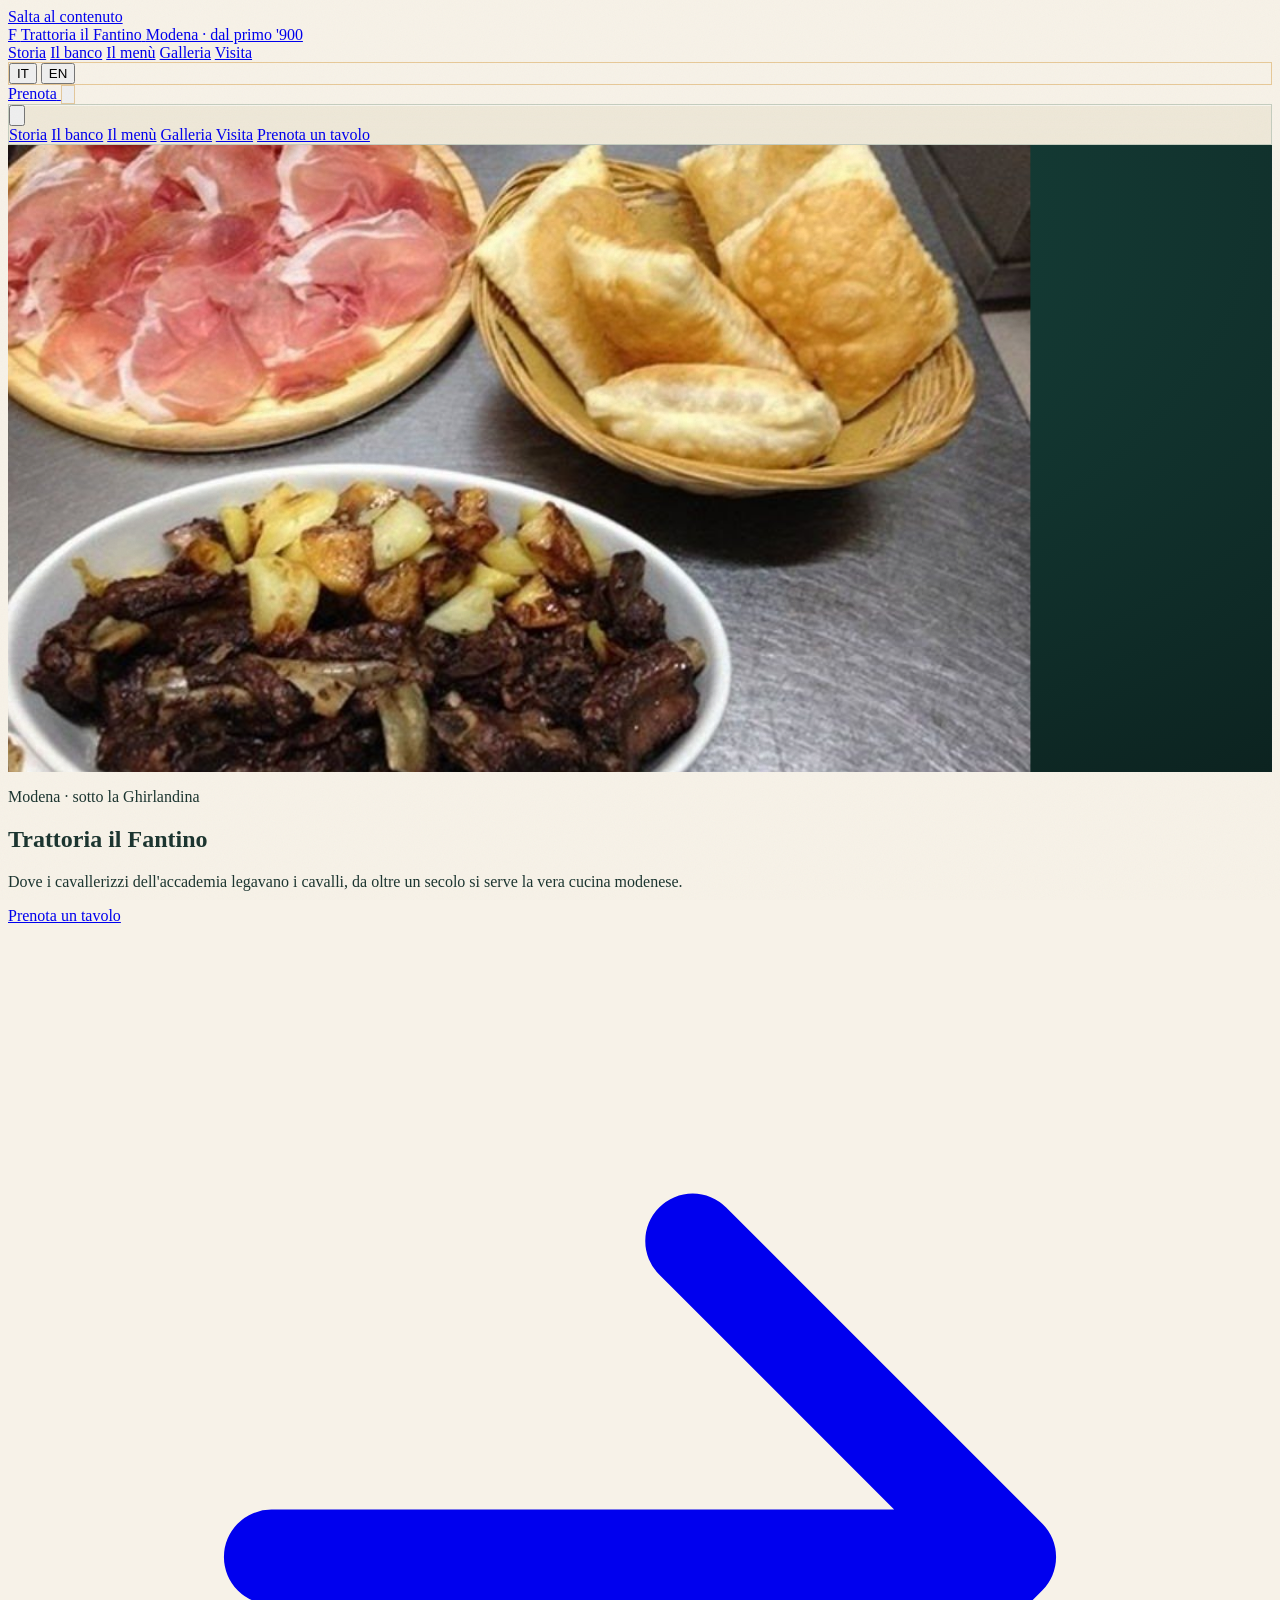
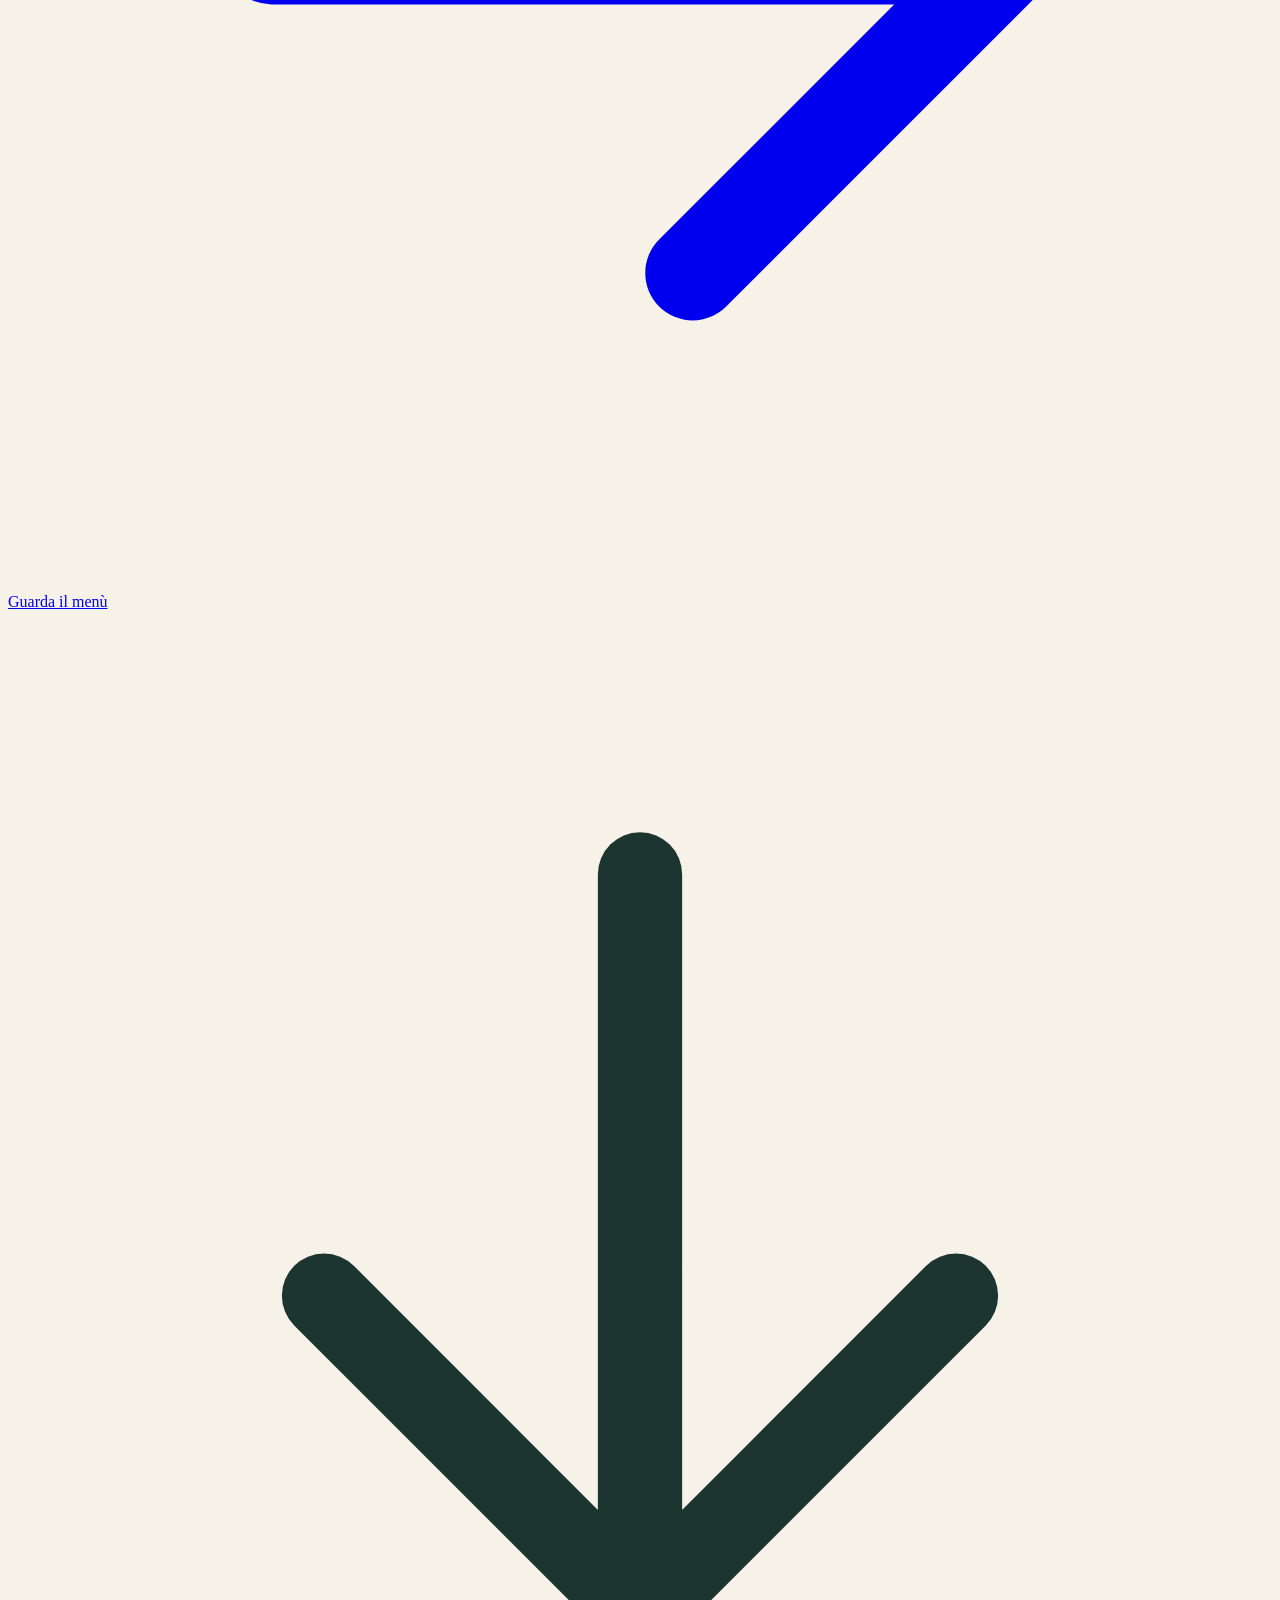
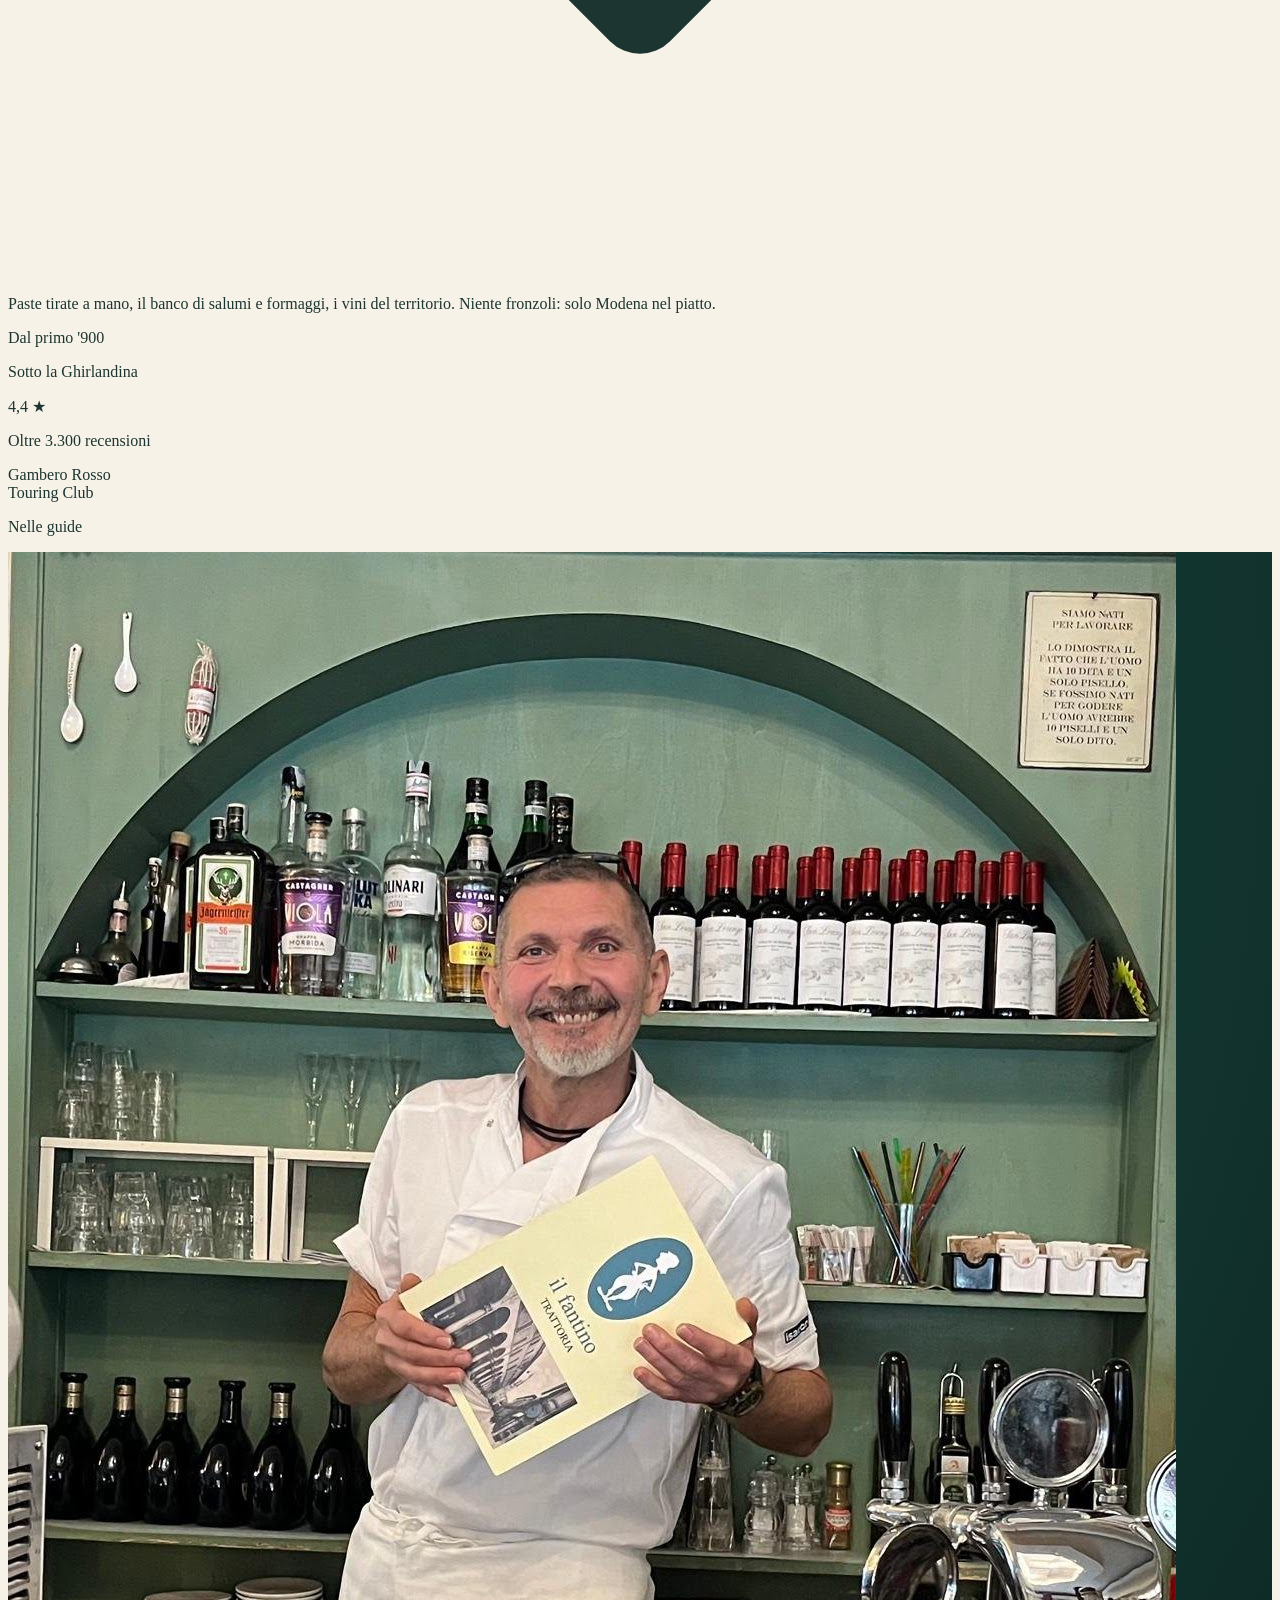
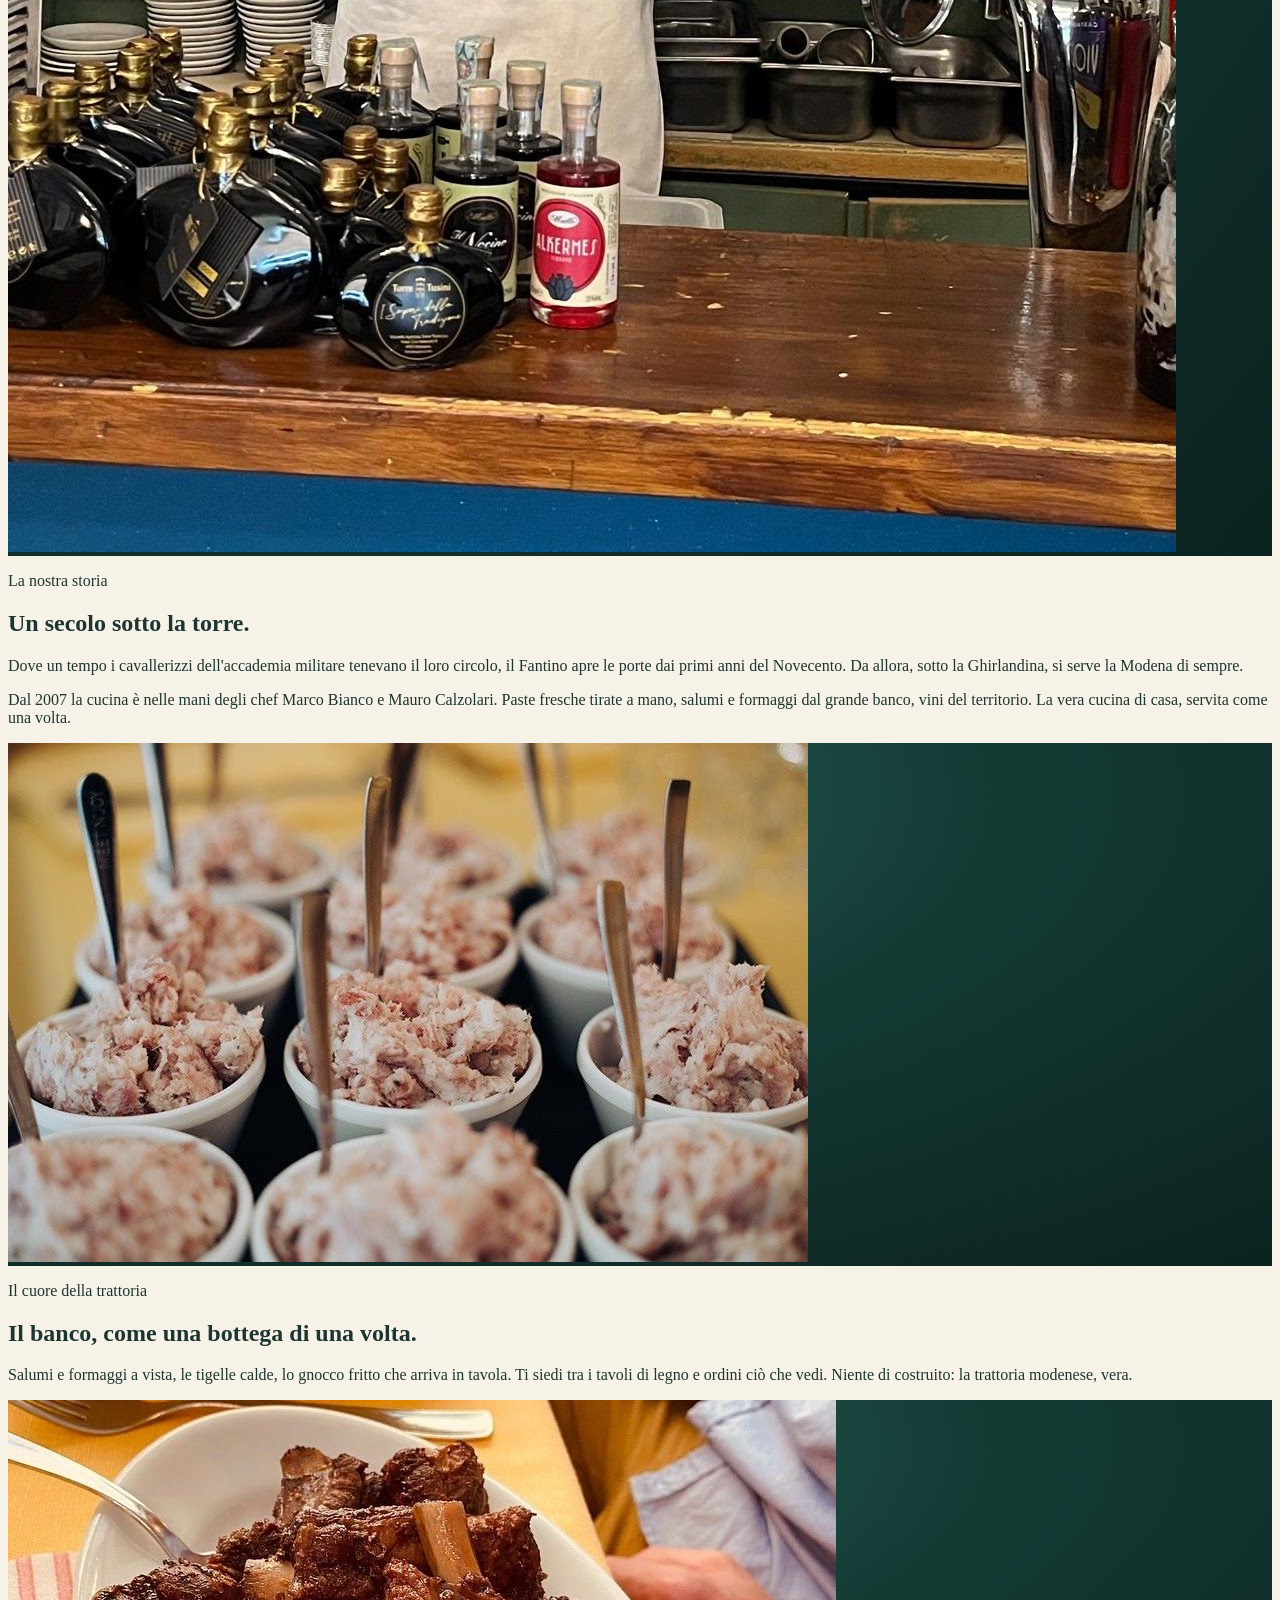
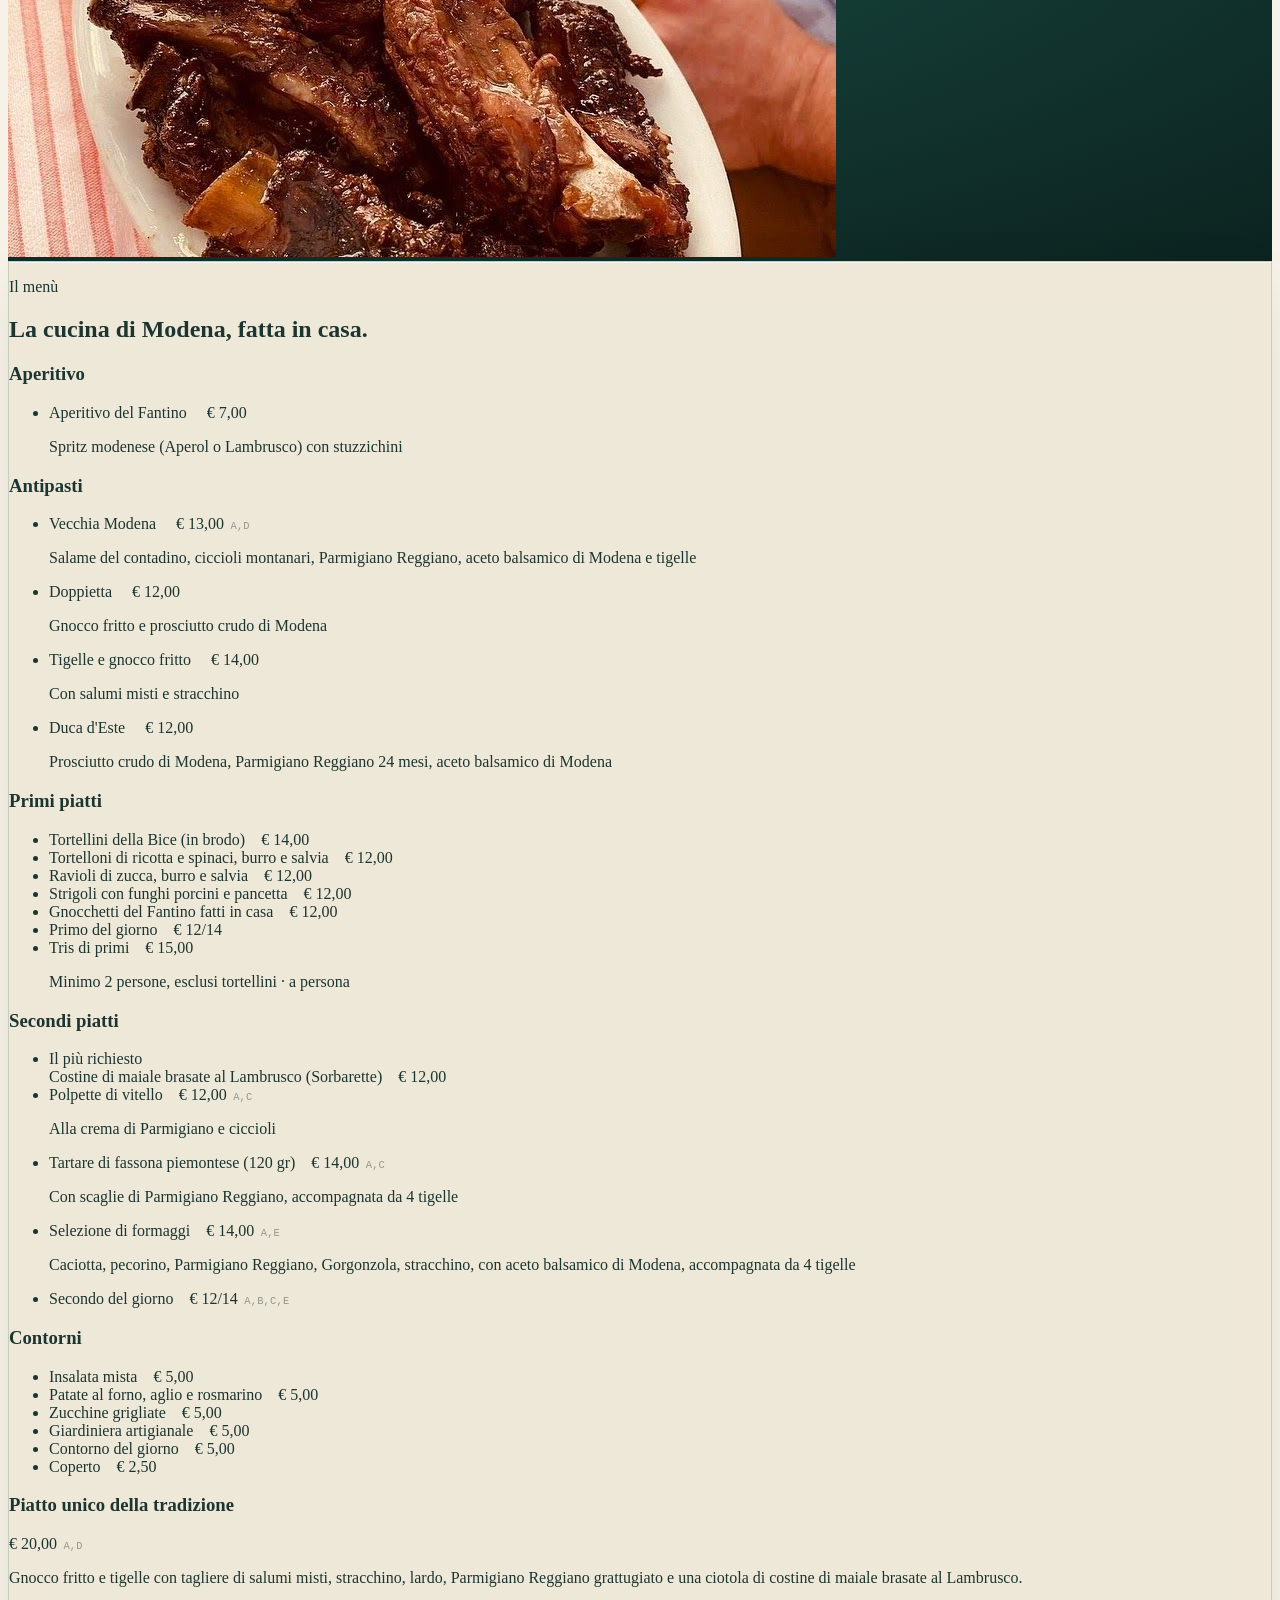
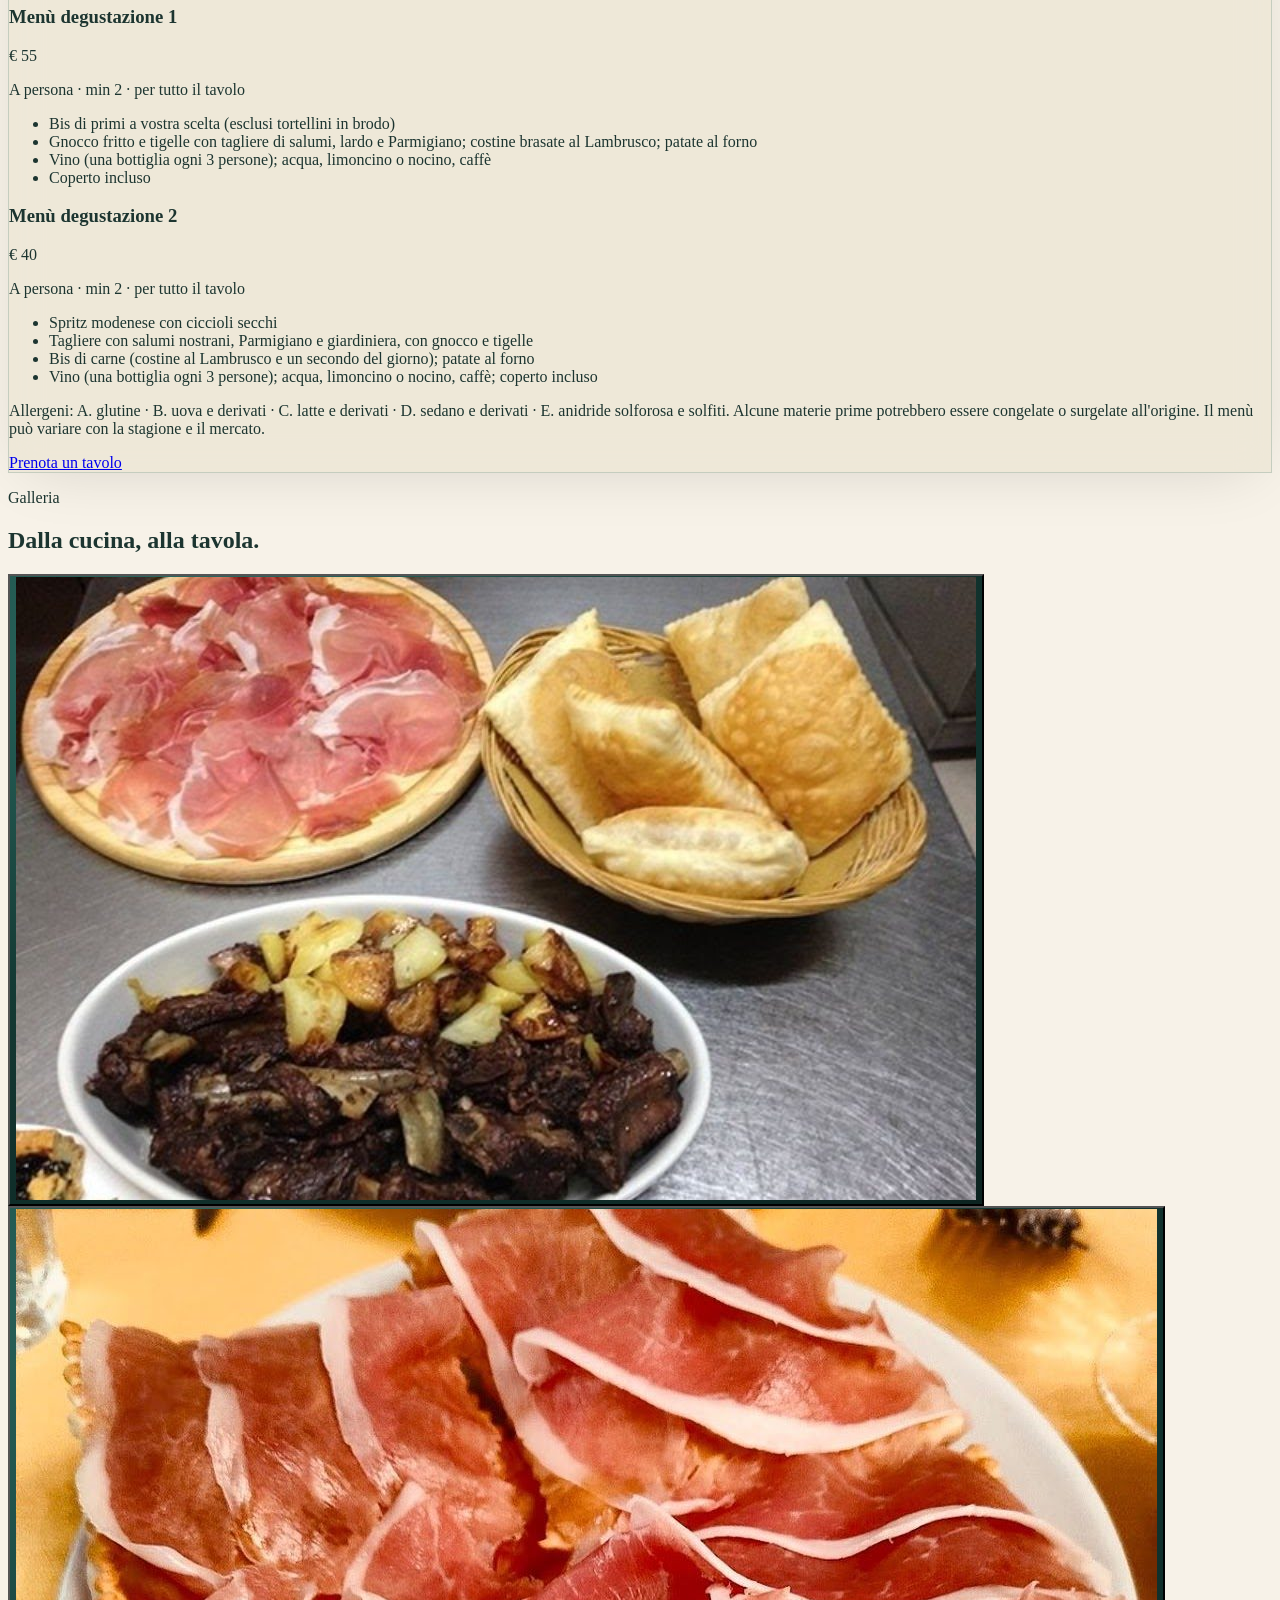
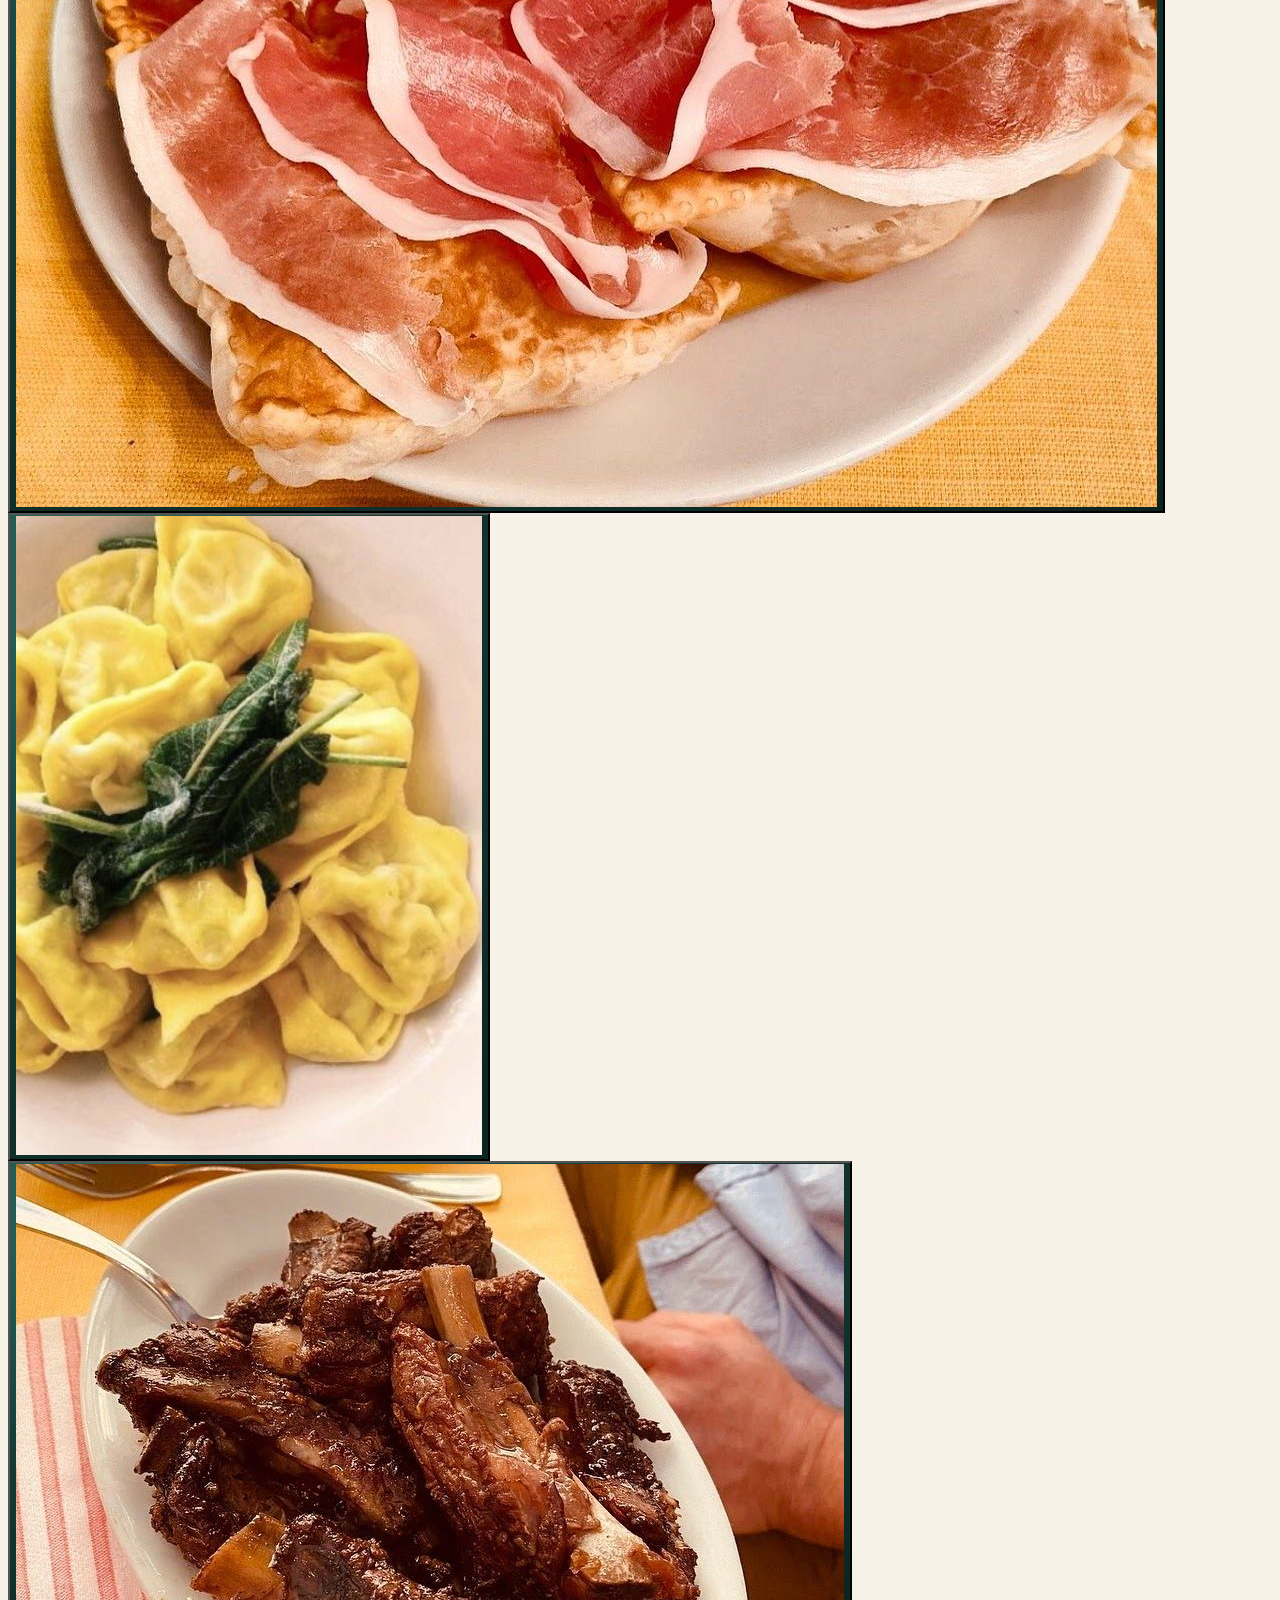
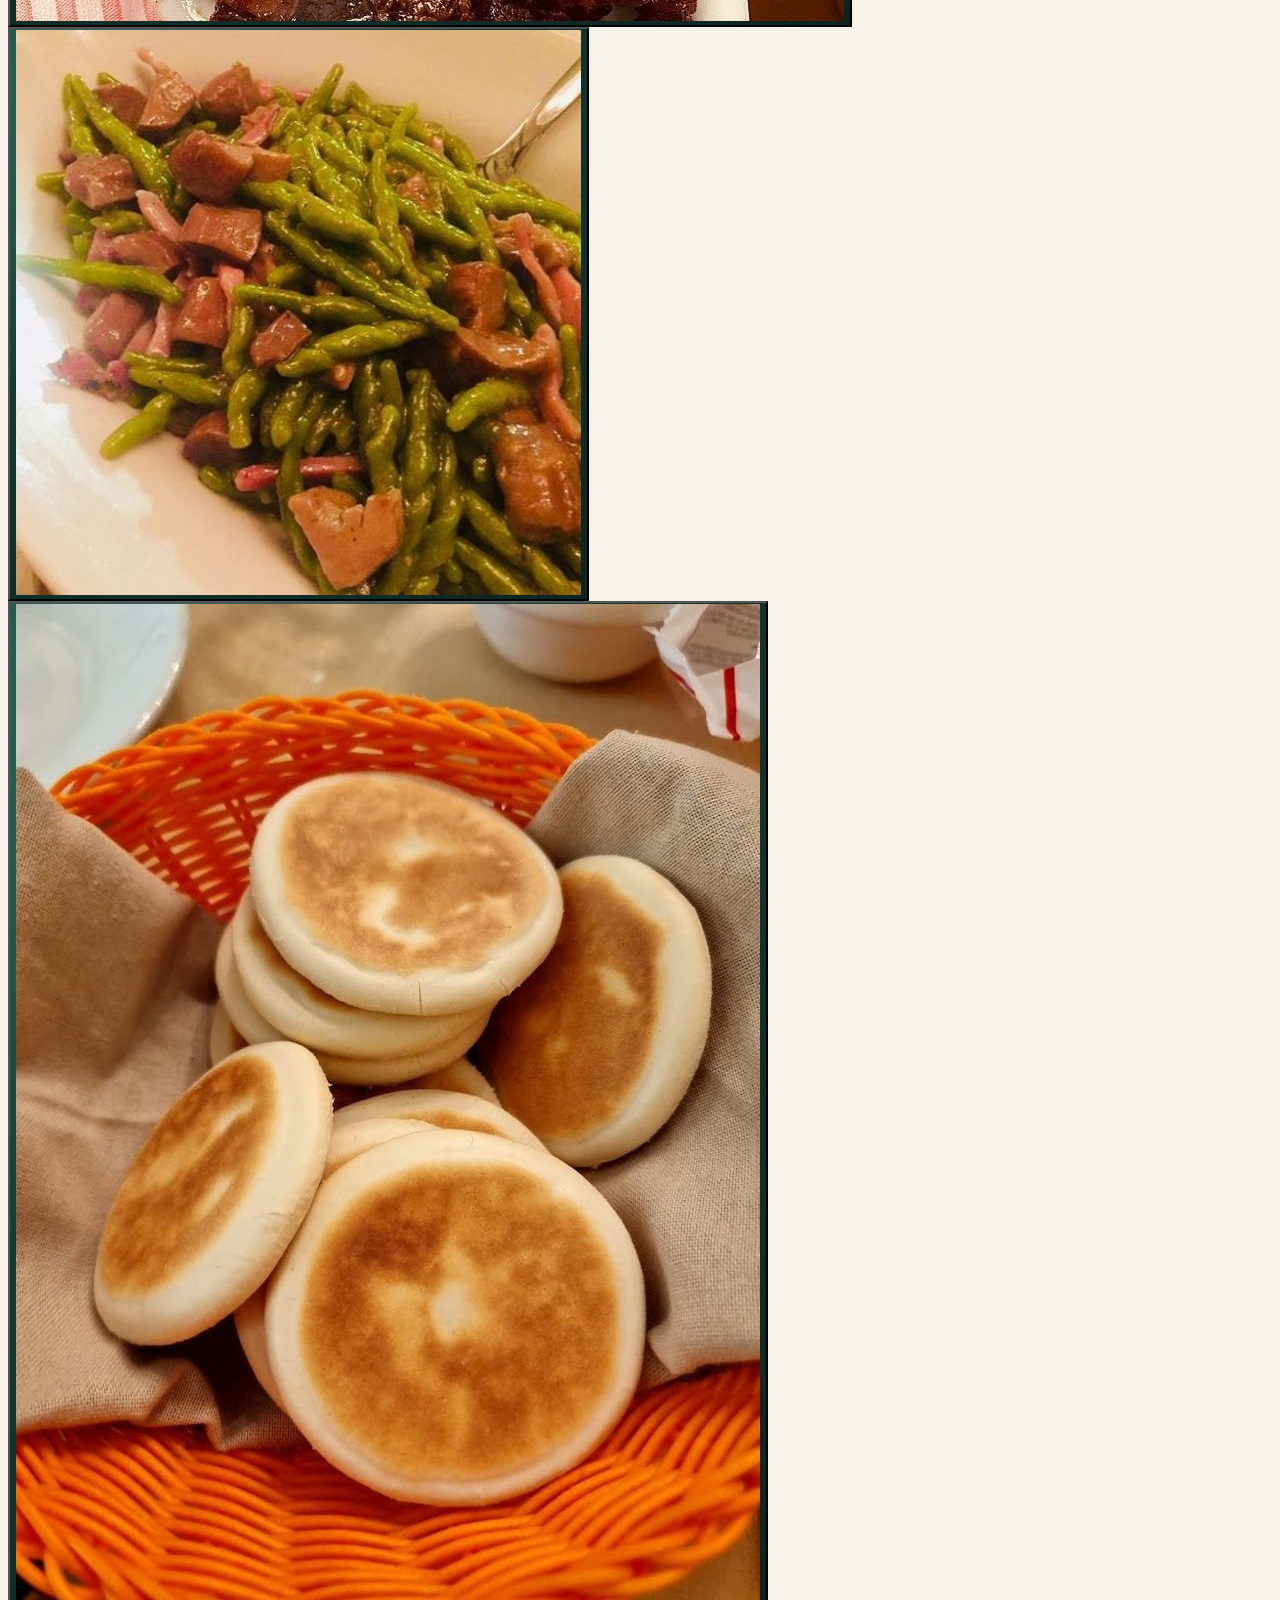
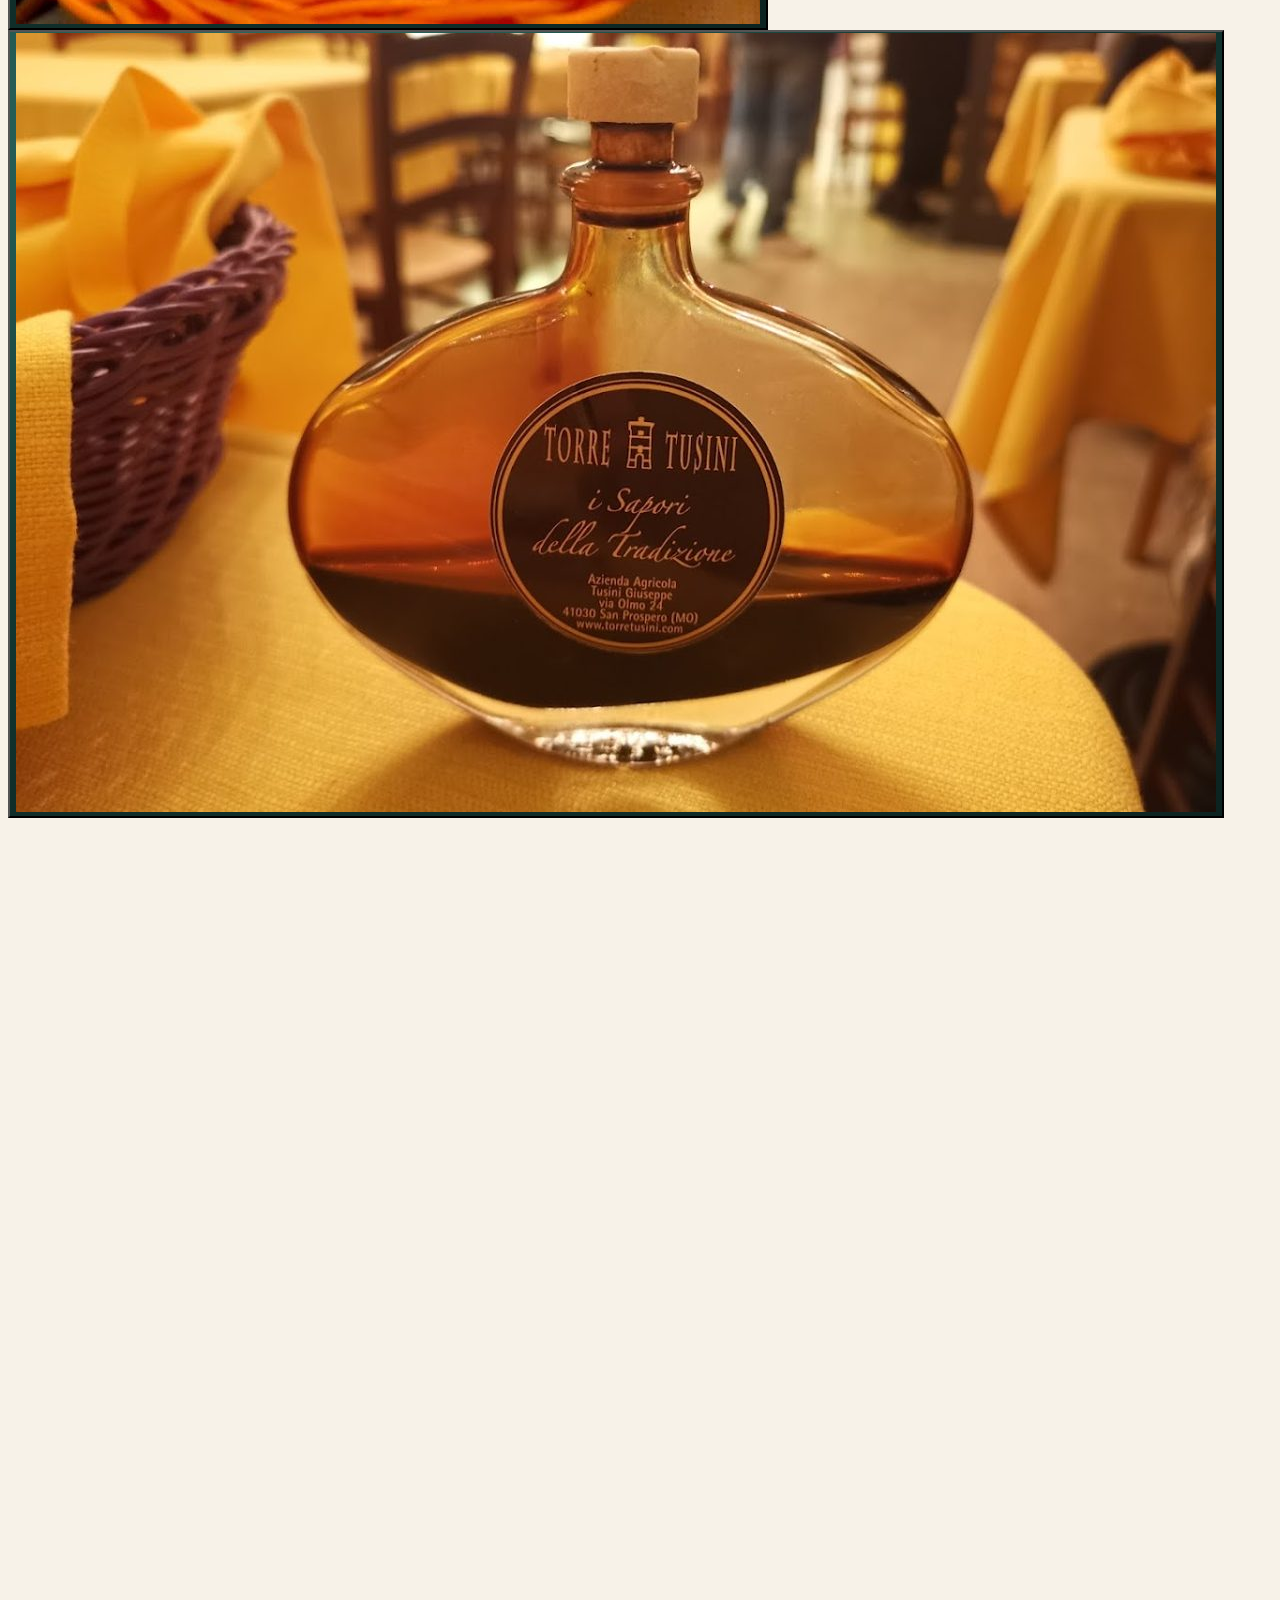
==== commit 9b79013d: "Switch Fantino to light mode, fix data, add allergens - Full light-mode redesign: warm linen (#F7F2E" ====
--- a/index.html
+++ b/index.html
@@ -1,13 +1,13 @@
 <!DOCTYPE html>
 <!-- Biprimo restaurant site, Trattoria il Fantino, Modena. Basic tier.
-     Visual axis: teal-green dark (from the logo) + warm gold accent + cream text. -->
+     Visual axis: warm linen (light mode) + logo teal (#2E6F66) + gold accent (#D8A24A). -->
 <html lang="it" class="scroll-smooth">
 <head>
 <meta charset="UTF-8" />
 <meta name="viewport" content="width=device-width, initial-scale=1.0" />
 <title>Trattoria il Fantino: cucina modenese sotto la Ghirlandina · Via Donzi 7, Modena</title>
 <meta name="description" content="Sotto la Ghirlandina dai primi del '900. Paste fresche fatte in casa, salumi e formaggi dal banco, costine brasate al Lambrusco. La vera cucina modenese, in centro a Modena. Prenota: 059 223646." />
-<meta name="theme-color" content="#0C2320" />
+<meta name="theme-color" content="#F7F2E8" />
 
 <link rel="canonical" href="https://fantino.biprimo.com/" />
 <link rel="alternate" hreflang="it" href="https://fantino.biprimo.com/" />
@@ -23,15 +23,15 @@
 <meta property="og:title" content="Trattoria il Fantino: la vera cucina modenese, sotto la Ghirlandina" />
 <meta property="og:description" content="Dai primi del '900. Paste fresche fatte in casa, il banco di salumi e formaggi, le Sorbarette brasate al Lambrusco. In centro a Modena, Via Donzi 7." />
 <meta property="og:url" content="https://fantino.biprimo.com/" />
-<meta property="og:image" content="https://fantino.biprimo.com/images/hero.jpg" />
-<meta property="og:image:alt" content="Il banco di salumi e vini della Trattoria il Fantino a Modena" />
+<meta property="og:image" content="https://fantino.biprimo.com/images/g1.jpg" />
+<meta property="og:image:alt" content="Gnocco fritto, tigelle e tagliere di salumi della Trattoria il Fantino" />
 <meta property="og:locale" content="it_IT" />
 <meta property="og:locale:alternate" content="en_US" />
 
 <meta name="twitter:card" content="summary_large_image" />
 <meta name="twitter:title" content="Trattoria il Fantino: la vera cucina modenese" />
 <meta name="twitter:description" content="Sotto la Ghirlandina dai primi del '900. Paste fresche, salumi dal banco, Sorbarette al Lambrusco. Via Donzi 7, Modena." />
-<meta name="twitter:image" content="https://fantino.biprimo.com/images/hero.jpg" />
+<meta name="twitter:image" content="https://fantino.biprimo.com/images/g1.jpg" />
 
 <!-- Self-hosted fonts, GDPR (no Google Fonts CDN). -->
 <link rel="preload" href="fonts/fraunces-300-900-normal.woff2" as="font" type="font/woff2" crossorigin />
@@ -42,11 +42,12 @@
   tailwind.config = {
     theme: { extend: {
       colors: {
-        pine:{DEFAULT:'#0C2320', surface:'#143A34', raised:'#1C463F'},  /* dark green base */
-        green:{DEFAULT:'#2E6F66', soft:'#3E8A7E'},                       /* logo teal-green */
-        gold:{DEFAULT:'#D8A24A', soft:'#E7C07A'},                        /* warm accent */
+        linen:{DEFAULT:'#F7F2E8', surface:'#EDE6D6', raised:'#E3DAC8'},
+        forest:{DEFAULT:'#1C3530'},
+        teal:{DEFAULT:'#2E6F66', soft:'#3E8A7E'},
+        gold:{DEFAULT:'#D8A24A', soft:'#E7C07A'},
         cream:'#F4EFE3',
-        line:'rgba(216,162,74,.18)',
+        line:'rgba(46,111,102,.18)',
       },
       fontFamily:{ display:['Fraunces','Georgia','serif'], body:['"Hanken Grotesk"','system-ui','sans-serif'] },
       maxWidth:{ content:'78rem' },
@@ -59,29 +60,30 @@
   @font-face{font-family:'Fraunces';font-style:italic;font-weight:300 900;font-display:swap;src:url('fonts/fraunces-300-900-italic.woff2') format('woff2');}
   @font-face{font-family:'Hanken Grotesk';font-style:normal;font-weight:300 800;font-display:swap;src:url('fonts/hanken-grotesk-normal.woff2') format('woff2');}
 
-  :root{ --line:rgba(216,162,74,.18); }
+  :root{ --line:rgba(46,111,102,.18); }
   html{ -webkit-font-smoothing:antialiased; }
-  body{ background-color:#0C2320; color:#F4EFE3; overflow-x:clip; }
-  .grain::before{ content:""; position:fixed; inset:0; pointer-events:none; z-index:70; opacity:.05; mix-blend-mode:overlay;
+  body{ background-color:#F7F2E8; color:#1C3530; overflow-x:clip; }
+  .grain::before{ content:""; position:fixed; inset:0; pointer-events:none; z-index:70; opacity:.04; mix-blend-mode:multiply;
     background-image:url("data:image/svg+xml,%3Csvg xmlns='http://www.w3.org/2000/svg' width='220' height='220'%3E%3Cfilter id='n'%3E%3CfeTurbulence type='fractalNoise' baseFrequency='0.85' numOctaves='2' stitchTiles='stitch'/%3E%3C/filter%3E%3Crect width='100%25' height='100%25' filter='url(%23n)'/%3E%3C/svg%3E"); }
-  .glass{ background:rgba(20,58,52,.55); backdrop-filter:blur(16px) saturate(1.15); -webkit-backdrop-filter:blur(16px) saturate(1.15);
-    border:1px solid rgba(216,162,74,.20); box-shadow:0 36px 100px -56px rgba(0,0,0,.85), inset 0 1px 0 rgba(244,239,227,.06); }
+  .glass{ background:rgba(237,230,214,.88); backdrop-filter:blur(16px) saturate(1.1); -webkit-backdrop-filter:blur(16px) saturate(1.1);
+    border:1px solid rgba(46,111,102,.22); box-shadow:0 12px 60px -20px rgba(0,0,0,.15), inset 0 1px 0 rgba(255,255,255,.55); }
   .scrim-hero{ background:linear-gradient(to top, rgba(7,22,20,.94) 0%, rgba(7,22,20,.42) 44%, rgba(7,22,20,.14) 66%, rgba(7,22,20,.55) 100%); }
   .scrim-soft{ background:linear-gradient(to bottom, rgba(7,22,20,.62), rgba(7,22,20,.86)); }
-  .green-glow{ background:radial-gradient(120% 80% at 18% 100%, rgba(46,111,102,.55), transparent 60%); }
+  .green-glow{ background:radial-gradient(120% 80% at 18% 100%, rgba(46,111,102,.45), transparent 60%); }
   .reveal{ opacity:0; transform:translateY(26px); transition:opacity .95s cubic-bezier(.19,.7,.2,1), transform .95s cubic-bezier(.19,.7,.2,1); }
   .reveal.in{ opacity:1; transform:none; }
   @keyframes kenburns{ from{transform:scale(1.03);} to{transform:scale(1.13);} } .kenburns{ animation:kenburns 24s ease-out forwards; }
   @keyframes introUp{ from{opacity:0;transform:translateY(30px);} to{opacity:1;transform:none;} } .intro{ opacity:0; animation:introUp 1.1s cubic-bezier(.19,.7,.2,1) forwards; }
-  .leader{ flex:1; height:0; border-bottom:1.5px dotted rgba(216,162,74,.42); transform:translateY(-.32em); margin:0 .5rem; }
+  .leader{ flex:1; height:0; border-bottom:1.5px dotted rgba(46,111,102,.30); transform:translateY(-.32em); margin:0 .5rem; }
   #nav{ color:#F4EFE3; transition:background-color .45s ease, box-shadow .45s ease, padding .45s ease; }
-  #nav.scrolled{ background-color:rgba(10,28,25,.86); backdrop-filter:blur(14px) saturate(1.2); -webkit-backdrop-filter:blur(14px) saturate(1.2); box-shadow:0 1px 0 rgba(216,162,74,.16), 0 22px 60px -40px rgba(0,0,0,.9); }
+  #nav.scrolled{ background-color:rgba(247,242,232,.94); backdrop-filter:blur(14px) saturate(1.1); -webkit-backdrop-filter:blur(14px) saturate(1.1); box-shadow:0 1px 0 rgba(46,111,102,.18), 0 22px 60px -40px rgba(0,0,0,.12); color:#1C3530; }
   .ph{ position:relative; overflow:hidden; background:radial-gradient(120% 120% at 20% 10%, #2E6F66 0%, #143A34 48%, #0C2320 100%); }
   .ph-fallback::after{ content:"Foto"; position:absolute; inset:0; display:grid; place-items:center; font-family:'"Hanken Grotesk"',sans-serif; font-size:.7rem; letter-spacing:.12em; text-transform:uppercase; color:rgba(244,239,227,.7); }
   #lightbox{ transition:opacity .35s ease; } #lightbox.show{ opacity:1; pointer-events:auto; }
   .ulink{ position:relative; } .ulink::after{ content:""; position:absolute; left:0; right:100%; bottom:-3px; height:1.5px; background:currentColor; transition:right .45s cubic-bezier(.2,.7,.2,1); } .ulink:hover::after,.ulink.active::after{ right:0; }
   @keyframes nudge{ 0%,100%{transform:translateY(0);opacity:.7} 50%{transform:translateY(7px);opacity:1} } .nudge{ animation:nudge 2.2s ease-in-out infinite; }
-  ::selection{ background:#D8A24A; color:#0C2320; } .deco-rule{ background:linear-gradient(90deg, transparent, #D8A24A 50%, transparent); height:1px; }
+  ::selection{ background:#2E6F66; color:#F7F2E8; } .deco-rule{ background:linear-gradient(90deg, transparent, #D8A24A 50%, transparent); height:1px; }
+  .allergen{ font-size:.65rem; font-family:monospace; color:rgba(28,53,48,.45); margin-left:.4rem; letter-spacing:.02em; vertical-align:baseline; flex-shrink:0; }
   @media (prefers-reduced-motion: reduce){ .reveal{opacity:1!important;transform:none!important;transition:none!important;} .kenburns,.intro,.nudge{animation:none!important;opacity:1!important;} html{scroll-behavior:auto;} }
 </style>
 
@@ -92,7 +94,7 @@
   "name": "Trattoria il Fantino",
   "description": "Trattoria dal sapore antico, sotto la Ghirlandina dai primi del Novecento. Cucina tradizionale modenese, paste fresche fatte in casa, salumi e formaggi dal banco e vini del territorio.",
   "url": "https://fantino.biprimo.com/",
-  "image": "https://fantino.biprimo.com/images/hero.jpg",
+  "image": "https://fantino.biprimo.com/images/g1.jpg",
   "telephone": "+39 059 223646",
   "servesCuisine": ["Italian", "Emilian", "Modenese"],
   "priceRange": "€€",
@@ -120,8 +122,8 @@
 <script defer data-domain="fantino.biprimo.com" src="https://plausible.io/js/script.js"></script>
 </head>
 
-<body class="grain font-body antialiased text-cream bg-pine">
-<a href="#main" data-it="Salta al contenuto" data-en="Skip to content" class="sr-only focus:not-sr-only focus:absolute focus:z-[80] focus:top-3 focus:left-3 focus:bg-gold focus:text-pine focus:px-4 focus:py-2 focus:rounded-full">Salta al contenuto</a>
+<body class="grain font-body antialiased bg-linen text-forest">
+<a href="#main" data-it="Salta al contenuto" data-en="Skip to content" class="sr-only focus:not-sr-only focus:absolute focus:z-[80] focus:top-3 focus:left-3 focus:bg-gold focus:text-forest focus:px-4 focus:py-2 focus:rounded-full">Salta al contenuto</a>
 
 <!-- NAV -->
 <header id="nav" class="fixed top-0 inset-x-0 z-50 py-4 md:py-5">
@@ -130,10 +132,10 @@
       <span aria-hidden="true" class="shrink-0 grid place-items-center h-10 w-10 rounded-full border border-gold/70 text-gold font-display italic text-lg leading-none">F</span>
       <span class="leading-tight min-w-0">
         <span class="block font-display text-[1.05rem] sm:text-[1.2rem] tracking-tight truncate">Trattoria il Fantino</span>
-        <span class="block text-[.6rem] sm:text-[.62rem] uppercase tracking-[.2em] text-cream/65 truncate" data-it="Modena · dal primo '900" data-en="Modena · since the early 1900s">Modena · dal primo '900</span>
+        <span class="block text-[.6rem] sm:text-[.62rem] uppercase tracking-[.2em] opacity-65 truncate" data-it="Modena · dal primo '900" data-en="Modena · since the early 1900s">Modena · dal primo '900</span>
       </span>
     </a>
-    <div class="hidden lg:flex items-center gap-8 text-sm tracking-wide text-cream/90">
+    <div class="hidden lg:flex items-center gap-8 text-sm tracking-wide opacity-90">
       <a href="#storia" class="ulink" data-it="Storia" data-en="Story">Storia</a>
       <a href="#banco" class="ulink" data-it="Il banco" data-en="The counter">Il banco</a>
       <a href="#menu" class="ulink" data-it="Il menù" data-en="Menu">Il menù</a>
@@ -142,30 +144,30 @@
     </div>
     <div class="flex items-center gap-2.5 md:gap-3.5 shrink-0">
       <div class="flex items-center rounded-full p-0.5 text-xs font-semibold" style="border:1px solid rgba(216,162,74,.5)">
-        <button id="lang-it" type="button" aria-label="Italiano" class="text-cream px-3 py-1.5 rounded-full transition-colors cursor-pointer">IT</button>
-        <button id="lang-en" type="button" aria-label="English" class="text-cream px-3 py-1.5 rounded-full transition-colors cursor-pointer">EN</button>
-      </div>
-      <a href="tel:+39059223646" class="hidden sm:inline-flex items-center gap-2 rounded-full bg-gold px-4 md:px-5 py-2.5 text-sm font-semibold text-pine hover:bg-gold-soft transition-colors cursor-pointer">
+        <button id="lang-it" type="button" aria-label="Italiano" class="px-3 py-1.5 rounded-full transition-colors cursor-pointer">IT</button>
+        <button id="lang-en" type="button" aria-label="English" class="px-3 py-1.5 rounded-full transition-colors cursor-pointer">EN</button>
+      </div>
+      <a href="tel:+39059223646" class="hidden sm:inline-flex items-center gap-2 rounded-full bg-gold px-4 md:px-5 py-2.5 text-sm font-semibold text-forest hover:bg-gold-soft transition-colors cursor-pointer">
         <span data-it="Prenota" data-en="Reserve">Prenota</span>
       </a>
       <button id="menu-btn" type="button" aria-label="Apri il menù" aria-expanded="false" aria-controls="mobile-menu" class="lg:hidden grid place-items-center h-10 w-10 rounded-full cursor-pointer" style="border:1px solid rgba(216,162,74,.5)">
-        <svg class="h-5 w-5 text-cream" viewBox="0 0 24 24" fill="none" stroke="currentColor" stroke-width="1.7" stroke-linecap="round"><path d="M4 7h16M4 12h16M4 17h16"/></svg>
+        <svg class="h-5 w-5" viewBox="0 0 24 24" fill="none" stroke="currentColor" stroke-width="1.7" stroke-linecap="round"><path d="M4 7h16M4 12h16M4 17h16"/></svg>
       </button>
     </div>
   </nav>
   <div id="mobile-menu" class="lg:hidden hidden mt-4 mx-4 rounded-2xl glass shadow-xl">
     <div class="flex justify-end px-3 pt-3">
-      <button id="menu-close" type="button" aria-label="Chiudi il menù" class="grid place-items-center h-9 w-9 rounded-full border border-gold/40 text-cream/80 hover:text-cream hover:border-gold transition-colors cursor-pointer">
+      <button id="menu-close" type="button" aria-label="Chiudi il menù" class="grid place-items-center h-9 w-9 rounded-full border border-teal/40 text-forest/80 hover:text-forest hover:border-teal transition-colors cursor-pointer">
         <svg class="h-5 w-5" viewBox="0 0 24 24" fill="none" stroke="currentColor" stroke-width="1.8" stroke-linecap="round"><path d="M6 6l12 12M18 6L6 18"/></svg>
       </button>
     </div>
-    <div class="px-5 pb-5 pt-1 flex flex-col gap-1 text-lg font-display text-cream">
+    <div class="px-5 pb-5 pt-1 flex flex-col gap-1 text-lg font-display text-forest">
       <a href="#storia" class="py-2.5 border-b border-line" data-it="Storia" data-en="Story">Storia</a>
       <a href="#banco" class="py-2.5 border-b border-line" data-it="Il banco" data-en="The counter">Il banco</a>
       <a href="#menu" class="py-2.5 border-b border-line" data-it="Il menù" data-en="Menu">Il menù</a>
       <a href="#galleria" class="py-2.5 border-b border-line" data-it="Galleria" data-en="Gallery">Galleria</a>
       <a href="#visita" class="py-2.5 border-b border-line" data-it="Visita" data-en="Visit">Visita</a>
-      <a href="tel:+39059223646" class="mt-3 inline-flex justify-center items-center gap-2 rounded-full bg-gold px-5 py-3 text-base font-semibold text-pine cursor-pointer"><span data-it="Prenota un tavolo" data-en="Reserve a table">Prenota un tavolo</span></a>
+      <a href="tel:+39059223646" class="mt-3 inline-flex justify-center items-center gap-2 rounded-full bg-gold px-5 py-3 text-base font-semibold text-forest cursor-pointer"><span data-it="Prenota un tavolo" data-en="Reserve a table">Prenota un tavolo</span></a>
     </div>
   </div>
 </header>
@@ -174,7 +176,7 @@
 
 <!-- HERO -->
 <section class="relative h-[100svh] min-h-[600px] w-full overflow-hidden">
-  <div class="ph absolute inset-0"><img src="images/hero.jpg" alt="Lo chef dietro il banco di salumi e vini della Trattoria il Fantino" class="kenburns h-full w-full object-cover object-[60%_center]" fetchpriority="high" onerror="imgFail(this)" /></div>
+  <div class="ph absolute inset-0"><img src="images/g1.jpg" alt="Gnocco fritto, tigelle e tagliere di salumi della Trattoria il Fantino" class="kenburns h-full w-full object-cover object-[center_30%]" fetchpriority="high" onerror="imgFail(this)" /></div>
   <div aria-hidden="true" class="absolute inset-0 scrim-hero"></div>
   <div aria-hidden="true" class="absolute inset-0 green-glow"></div>
   <div class="relative h-full mx-auto max-w-content px-5 md:px-8 flex flex-col justify-end pb-20 md:pb-24">
@@ -182,7 +184,7 @@
     <h1 class="intro mt-5 font-display font-medium text-cream leading-[.92] tracking-[-.02em] text-[clamp(3rem,11vw,8rem)]" style="animation-delay:.3s">Trattoria <span class="italic text-gold">il Fantino</span></h1>
     <p class="intro mt-6 max-w-2xl text-cream/90 text-xl md:text-2xl font-display leading-snug" style="animation-delay:.45s" data-it="Dove i cavallerizzi dell'accademia legavano i cavalli, da oltre un secolo si serve la vera cucina modenese." data-en="Where the academy's riders once tied their horses, true Modenese cooking has been served for over a century.">Dove i cavallerizzi dell'accademia legavano i cavalli, da oltre un secolo si serve la vera cucina modenese.</p>
     <div class="intro mt-9 flex flex-col sm:flex-row sm:flex-wrap items-center sm:justify-start gap-3.5" style="animation-delay:.65s">
-      <a href="tel:+39059223646" class="inline-flex items-center gap-2 rounded-full bg-gold px-7 py-3.5 text-sm font-semibold text-pine shadow-lg hover:bg-gold-soft transition-colors cursor-pointer"><span data-it="Prenota un tavolo" data-en="Reserve a table">Prenota un tavolo</span><svg class="h-4 w-4" viewBox="0 0 24 24" fill="none" stroke="currentColor" stroke-width="1.8" stroke-linecap="round" stroke-linejoin="round"><path d="M5 12h14M13 6l6 6-6 6"/></svg></a>
+      <a href="tel:+39059223646" class="inline-flex items-center gap-2 rounded-full bg-gold px-7 py-3.5 text-sm font-semibold text-forest shadow-lg hover:bg-gold-soft transition-colors cursor-pointer"><span data-it="Prenota un tavolo" data-en="Reserve a table">Prenota un tavolo</span><svg class="h-4 w-4" viewBox="0 0 24 24" fill="none" stroke="currentColor" stroke-width="1.8" stroke-linecap="round" stroke-linejoin="round"><path d="M5 12h14M13 6l6 6-6 6"/></svg></a>
       <a href="#menu" class="inline-flex items-center gap-2 rounded-full border border-cream/40 px-7 py-3.5 text-sm font-semibold text-cream hover:bg-cream/10 transition-colors cursor-pointer"><span data-it="Guarda il menù" data-en="See the menu">Guarda il menù</span></a>
     </div>
   </div>
@@ -190,25 +192,25 @@
 </section>
 
 <!-- LEGEND / STATS STRIP -->
-<section class="bg-pine-surface text-cream py-14 md:py-16 border-y border-gold/20">
+<section class="bg-linen-surface text-forest py-14 md:py-16 border-y border-teal/15">
   <div class="mx-auto max-w-content px-5 md:px-8">
-    <p class="reveal text-center font-display italic text-gold-soft text-xl md:text-2xl leading-snug max-w-3xl mx-auto" data-it="Paste tirate a mano, il banco di salumi e formaggi, i vini del territorio. Niente fronzoli: solo Modena nel piatto." data-en="Hand-rolled pasta, the salumi and cheese counter, local wines. No frills: just Modena on the plate.">Paste tirate a mano, il banco di salumi e formaggi, i vini del territorio. Niente fronzoli: solo Modena nel piatto.</p>
+    <p class="reveal text-center font-display italic text-teal text-xl md:text-2xl leading-snug max-w-3xl mx-auto" data-it="Paste tirate a mano, il banco di salumi e formaggi, i vini del territorio. Niente fronzoli: solo Modena nel piatto." data-en="Hand-rolled pasta, the salumi and cheese counter, local wines. No frills: just Modena on the plate.">Paste tirate a mano, il banco di salumi e formaggi, i vini del territorio. Niente fronzoli: solo Modena nel piatto.</p>
     <div class="mt-10 grid grid-cols-1 sm:grid-cols-3 gap-8 text-center">
-      <div class="reveal"><p class="font-display text-3xl md:text-4xl text-cream">Dal primo '900</p><p class="mt-2 text-sm uppercase tracking-[.18em] text-cream/65" data-it="Sotto la Ghirlandina" data-en="Under the Ghirlandina">Sotto la Ghirlandina</p></div>
-      <div class="reveal sm:border-x border-gold/20"><p class="font-display text-3xl md:text-4xl text-cream">4,3 <span class="text-gold-soft">★</span></p><p class="mt-2 text-sm uppercase tracking-[.18em] text-cream/65" data-it="Oltre 3.400 recensioni" data-en="Over 3,400 reviews">Oltre 3.400 recensioni</p></div>
-      <div class="reveal"><p class="font-display text-2xl md:text-3xl text-cream leading-tight">Gambero Rosso<br/>Touring Club</p><p class="mt-2 text-sm uppercase tracking-[.18em] text-cream/65" data-it="Nelle guide" data-en="In the guides">Nelle guide</p></div>
+      <div class="reveal"><p class="font-display text-3xl md:text-4xl text-forest">Dal primo '900</p><p class="mt-2 text-sm uppercase tracking-[.18em] text-forest/55" data-it="Sotto la Ghirlandina" data-en="Under the Ghirlandina">Sotto la Ghirlandina</p></div>
+      <div class="reveal sm:border-x border-teal/15"><p class="font-display text-3xl md:text-4xl text-forest">4,4 <span class="text-gold">★</span></p><p class="mt-2 text-sm uppercase tracking-[.18em] text-forest/55" data-it="Oltre 3.300 recensioni" data-en="Over 3,300 reviews">Oltre 3.300 recensioni</p></div>
+      <div class="reveal"><p class="font-display text-2xl md:text-3xl text-forest leading-tight">Gambero Rosso<br/>Touring Club</p><p class="mt-2 text-sm uppercase tracking-[.18em] text-forest/55" data-it="Nelle guide" data-en="In the guides">Nelle guide</p></div>
     </div>
   </div>
 </section>
 
 <!-- STORIA -->
-<section id="storia" class="scroll-mt-24 py-20 md:py-32 md:min-h-[100svh] md:flex md:flex-col md:justify-center bg-pine">
+<section id="storia" class="scroll-mt-24 py-20 md:py-32 md:min-h-[100svh] md:flex md:flex-col md:justify-center bg-linen">
   <div class="mx-auto max-w-content px-5 md:px-8 grid lg:grid-cols-2 gap-12 lg:gap-16 items-center">
-    <div class="order-2 lg:order-1"><div class="reveal ph rounded-[1.4rem] overflow-hidden aspect-[4/5] shadow-2xl ring-1 ring-gold/20"><img src="images/story.jpg" alt="Lo chef della Trattoria il Fantino accanto allo scaffale dei vini" class="h-full w-full object-cover" loading="lazy" onerror="imgFail(this)" /></div></div>
+    <div class="order-2 lg:order-1"><div class="reveal ph rounded-[1.4rem] overflow-hidden aspect-[4/5] shadow-xl ring-1 ring-teal/15"><img src="images/story.jpg" alt="Lo chef della Trattoria il Fantino accanto allo scaffale dei vini" class="h-full w-full object-cover" loading="lazy" onerror="imgFail(this)" /></div></div>
     <div class="order-1 lg:order-2">
       <p class="reveal flex items-center gap-3 text-xs uppercase tracking-[.28em] text-gold font-semibold"><span class="inline-block h-px w-8 bg-gold"></span><span data-it="La nostra storia" data-en="Our Story">La nostra storia</span></p>
-      <h2 class="reveal mt-5 font-display font-medium leading-[1.04] tracking-[-.015em] text-[clamp(2rem,4.5vw,3.2rem)] text-cream" data-it="Un secolo sotto la torre." data-en="A century under the tower.">Un secolo sotto la torre.</h2>
-      <div class="reveal mt-6 space-y-5 text-lg leading-relaxed text-cream/80 max-w-xl">
+      <h2 class="reveal mt-5 font-display font-medium leading-[1.04] tracking-[-.015em] text-[clamp(2rem,4.5vw,3.2rem)] text-forest" data-it="Un secolo sotto la torre." data-en="A century under the tower.">Un secolo sotto la torre.</h2>
+      <div class="reveal mt-6 space-y-5 text-lg leading-relaxed text-forest/70 max-w-xl">
         <p data-it="Dove un tempo i cavallerizzi dell'accademia militare tenevano il loro circolo, il Fantino apre le porte dai primi anni del Novecento. Da allora, sotto la Ghirlandina, si serve la Modena di sempre." data-en="Where the cavalry officers of the military academy once kept their club, il Fantino has opened its doors since the early 1900s. Ever since, under the Ghirlandina, it has served the Modena of always.">Dove un tempo i cavallerizzi dell'accademia militare tenevano il loro circolo, il Fantino apre le porte dai primi anni del Novecento. Da allora, sotto la Ghirlandina, si serve la Modena di sempre.</p>
         <p data-it="Dal 2007 la cucina è nelle mani degli chef Marco Bianco e Mauro Calzolari. Paste fresche tirate a mano, salumi e formaggi dal grande banco, vini del territorio. La vera cucina di casa, servita come una volta." data-en="Since 2007 the kitchen has been in the hands of chefs Marco Bianco and Mauro Calzolari. Hand-rolled fresh pasta, salumi and cheese from the great counter, local wines. True home cooking, served the old way.">Dal 2007 la cucina è nelle mani degli chef Marco Bianco e Mauro Calzolari. Paste fresche tirate a mano, salumi e formaggi dal grande banco, vini del territorio. La vera cucina di casa, servita come una volta.</p>
       </div>
@@ -235,10 +237,26 @@
   <div aria-hidden="true" class="absolute inset-0 scrim-soft"></div>
   <div class="relative mx-auto max-w-5xl px-5 md:px-8">
     <div class="glass rounded-[1.6rem] p-6 sm:p-9 md:p-12">
+
+      <!-- Menu header -->
       <div class="text-center max-w-2xl mx-auto">
         <p class="reveal text-xs uppercase tracking-[.28em] text-gold font-semibold" data-it="Il menù" data-en="The menu">Il menù</p>
-        <h2 class="reveal mt-4 font-display font-medium leading-tight tracking-[-.015em] text-[clamp(2.2rem,5vw,3.6rem)] text-cream" data-it="La cucina di Modena, fatta in casa." data-en="The cooking of Modena, made in house.">La cucina di Modena, fatta in casa.</h2>
-        <p class="reveal mt-4 text-cream/70" data-it="Aperitivo del Fantino: Spritz modenese (Aperol o Lambrusco) con stuzzichini · € 7,00" data-en="Aperitivo del Fantino: Modenese spritz (Aperol or Lambrusco) with nibbles · € 7,00">Aperitivo del Fantino: Spritz modenese (Aperol o Lambrusco) con stuzzichini · € 7,00</p>
+        <h2 class="reveal mt-4 font-display font-medium leading-tight tracking-[-.015em] text-[clamp(2.2rem,5vw,3.6rem)] text-forest" data-it="La cucina di Modena, fatta in casa." data-en="The cooking of Modena, made in house.">La cucina di Modena, fatta in casa.</h2>
+      </div>
+
+      <!-- APERITIVO -->
+      <div class="mt-10 reveal">
+        <h3 class="font-display text-2xl text-gold flex items-center gap-3"><span data-it="Aperitivo" data-en="Aperitivo">Aperitivo</span><span class="deco-rule flex-1"></span></h3>
+        <ul class="mt-5">
+          <li>
+            <div class="flex items-baseline">
+              <span class="font-display text-lg text-forest" data-it="Aperitivo del Fantino" data-en="Aperitivo del Fantino">Aperitivo del Fantino</span>
+              <span class="leader"></span>
+              <span class="text-sm font-semibold text-gold tabular-nums shrink-0">€ 7,00</span>
+            </div>
+            <p class="mt-1 text-sm text-forest/60" data-it="Spritz modenese (Aperol o Lambrusco) con stuzzichini" data-en="Modenese spritz (Aperol or Lambrusco) with nibbles">Spritz modenese (Aperol o Lambrusco) con stuzzichini</p>
+          </li>
+        </ul>
       </div>
 
       <div class="mt-12 grid md:grid-cols-2 gap-x-14 gap-y-12">
@@ -247,10 +265,38 @@
         <div class="reveal">
           <h3 class="font-display text-2xl text-gold flex items-center gap-3"><span data-it="Antipasti" data-en="Starters">Antipasti</span><span class="deco-rule flex-1"></span></h3>
           <ul class="mt-5 space-y-5">
-            <li><div class="flex items-baseline"><span class="font-display text-lg text-cream" data-it="Vecchia Modena" data-en="Vecchia Modena">Vecchia Modena</span><span class="leader"></span><span class="text-sm font-semibold text-gold tabular-nums shrink-0">€ 13,00</span></div><p class="mt-1 text-sm text-cream/65" data-it="Salame del contadino, ciccioli montanari, Parmigiano Reggiano, aceto balsamico di Modena e tigelle" data-en="Farmer's salami, mountain ciccioli, Parmigiano Reggiano, balsamic vinegar of Modena and tigelle">Salame del contadino, ciccioli montanari, Parmigiano Reggiano, aceto balsamico di Modena e tigelle</p></li>
-            <li><div class="flex items-baseline"><span class="font-display text-lg text-cream" data-it="Doppietta" data-en="Doppietta">Doppietta</span><span class="leader"></span><span class="text-sm font-semibold text-gold tabular-nums shrink-0">€ 12,00</span></div><p class="mt-1 text-sm text-cream/65" data-it="Gnocco fritto e prosciutto crudo di Modena" data-en="Gnocco fritto and Modena cured ham">Gnocco fritto e prosciutto crudo di Modena</p></li>
-            <li><div class="flex items-baseline"><span class="font-display text-lg text-cream" data-it="Tigelle e gnocco fritto" data-en="Tigelle and gnocco fritto">Tigelle e gnocco fritto</span><span class="leader"></span><span class="text-sm font-semibold text-gold tabular-nums shrink-0">€ 14,00</span></div><p class="mt-1 text-sm text-cream/65" data-it="Con salumi misti e stracchino" data-en="With mixed cured meats and stracchino">Con salumi misti e stracchino</p></li>
-            <li><div class="flex items-baseline"><span class="font-display text-lg text-cream" data-it="Duca d'Este" data-en="Duca d'Este">Duca d'Este</span><span class="leader"></span><span class="text-sm font-semibold text-gold tabular-nums shrink-0">€ 12,00</span></div><p class="mt-1 text-sm text-cream/65" data-it="Prosciutto crudo di Modena, Parmigiano Reggiano 24 mesi, aceto balsamico di Modena" data-en="Modena cured ham, 24-month Parmigiano Reggiano, balsamic vinegar of Modena">Prosciutto crudo di Modena, Parmigiano Reggiano 24 mesi, aceto balsamico di Modena</p></li>
+            <li>
+              <div class="flex items-baseline">
+                <span class="font-display text-lg text-forest" data-it="Vecchia Modena" data-en="Vecchia Modena">Vecchia Modena</span>
+                <span class="leader"></span>
+                <span class="text-sm font-semibold text-gold tabular-nums shrink-0">€ 13,00</span><span class="allergen">A,D</span>
+              </div>
+              <p class="mt-1 text-sm text-forest/60" data-it="Salame del contadino, ciccioli montanari, Parmigiano Reggiano, aceto balsamico di Modena e tigelle" data-en="Farmer's salami, mountain ciccioli, Parmigiano Reggiano, balsamic vinegar of Modena and tigelle">Salame del contadino, ciccioli montanari, Parmigiano Reggiano, aceto balsamico di Modena e tigelle</p>
+            </li>
+            <li>
+              <div class="flex items-baseline">
+                <span class="font-display text-lg text-forest" data-it="Doppietta" data-en="Doppietta">Doppietta</span>
+                <span class="leader"></span>
+                <span class="text-sm font-semibold text-gold tabular-nums shrink-0">€ 12,00</span>
+              </div>
+              <p class="mt-1 text-sm text-forest/60" data-it="Gnocco fritto e prosciutto crudo di Modena" data-en="Gnocco fritto and Modena cured ham">Gnocco fritto e prosciutto crudo di Modena</p>
+            </li>
+            <li>
+              <div class="flex items-baseline">
+                <span class="font-display text-lg text-forest" data-it="Tigelle e gnocco fritto" data-en="Tigelle and gnocco fritto">Tigelle e gnocco fritto</span>
+                <span class="leader"></span>
+                <span class="text-sm font-semibold text-gold tabular-nums shrink-0">€ 14,00</span>
+              </div>
+              <p class="mt-1 text-sm text-forest/60" data-it="Con salumi misti e stracchino" data-en="With mixed cured meats and stracchino">Con salumi misti e stracchino</p>
+            </li>
+            <li>
+              <div class="flex items-baseline">
+                <span class="font-display text-lg text-forest" data-it="Duca d'Este" data-en="Duca d'Este">Duca d'Este</span>
+                <span class="leader"></span>
+                <span class="text-sm font-semibold text-gold tabular-nums shrink-0">€ 12,00</span>
+              </div>
+              <p class="mt-1 text-sm text-forest/60" data-it="Prosciutto crudo di Modena, Parmigiano Reggiano 24 mesi, aceto balsamico di Modena" data-en="Modena cured ham, 24-month Parmigiano Reggiano, balsamic vinegar of Modena">Prosciutto crudo di Modena, Parmigiano Reggiano 24 mesi, aceto balsamico di Modena</p>
+            </li>
           </ul>
         </div>
 
@@ -258,13 +304,16 @@
         <div class="reveal">
           <h3 class="font-display text-2xl text-gold flex items-center gap-3"><span data-it="Primi piatti" data-en="First courses">Primi piatti</span><span class="deco-rule flex-1"></span></h3>
           <ul class="mt-5 space-y-4">
-            <li class="flex items-baseline"><span class="font-display text-lg text-cream" data-it="Tortellini della Bice (in brodo)" data-en="Tortellini della Bice (in broth)">Tortellini della Bice (in brodo)</span><span class="leader"></span><span class="text-sm font-semibold text-gold tabular-nums shrink-0">€ 14,00</span></li>
-            <li class="flex items-baseline"><span class="font-display text-lg text-cream" data-it="Tortelloni di ricotta e spinaci, burro e salvia" data-en="Ricotta &amp; spinach tortelloni, butter and sage">Tortelloni di ricotta e spinaci, burro e salvia</span><span class="leader"></span><span class="text-sm font-semibold text-gold tabular-nums shrink-0">€ 12,00</span></li>
-            <li class="flex items-baseline"><span class="font-display text-lg text-cream" data-it="Ravioli di zucca, burro e salvia" data-en="Pumpkin ravioli, butter and sage">Ravioli di zucca, burro e salvia</span><span class="leader"></span><span class="text-sm font-semibold text-gold tabular-nums shrink-0">€ 12,00</span></li>
-            <li class="flex items-baseline"><span class="font-display text-lg text-cream" data-it="Strigoli con funghi porcini e pancetta" data-en="Strigoli with porcini and pancetta">Strigoli con funghi porcini e pancetta</span><span class="leader"></span><span class="text-sm font-semibold text-gold tabular-nums shrink-0">€ 12,00</span></li>
-            <li class="flex items-baseline"><span class="font-display text-lg text-cream" data-it="Gnocchetti del Fantino fatti in casa" data-en="House-made Gnocchetti del Fantino">Gnocchetti del Fantino fatti in casa</span><span class="leader"></span><span class="text-sm font-semibold text-gold tabular-nums shrink-0">€ 12,00</span></li>
-            <li class="flex items-baseline"><span class="font-display text-lg text-cream" data-it="Primo del giorno" data-en="First course of the day">Primo del giorno</span><span class="leader"></span><span class="text-sm font-semibold text-gold tabular-nums shrink-0">€ 12/14</span></li>
-            <li><div class="flex items-baseline"><span class="font-display text-lg text-cream" data-it="Tris di primi" data-en="Trio of first courses">Tris di primi</span><span class="leader"></span><span class="text-sm font-semibold text-gold tabular-nums shrink-0">€ 15,00</span></div><p class="mt-1 text-sm text-cream/65" data-it="Minimo 2 persone, esclusi tortellini · a persona" data-en="Minimum 2 people, tortellini excluded · per person">Minimo 2 persone, esclusi tortellini · a persona</p></li>
+            <li class="flex items-baseline"><span class="font-display text-lg text-forest" data-it="Tortellini della Bice (in brodo)" data-en="Tortellini della Bice (in broth)">Tortellini della Bice (in brodo)</span><span class="leader"></span><span class="text-sm font-semibold text-gold tabular-nums shrink-0">€ 14,00</span></li>
+            <li class="flex items-baseline"><span class="font-display text-lg text-forest" data-it="Tortelloni di ricotta e spinaci, burro e salvia" data-en="Ricotta &amp; spinach tortelloni, butter and sage">Tortelloni di ricotta e spinaci, burro e salvia</span><span class="leader"></span><span class="text-sm font-semibold text-gold tabular-nums shrink-0">€ 12,00</span></li>
+            <li class="flex items-baseline"><span class="font-display text-lg text-forest" data-it="Ravioli di zucca, burro e salvia" data-en="Pumpkin ravioli, butter and sage">Ravioli di zucca, burro e salvia</span><span class="leader"></span><span class="text-sm font-semibold text-gold tabular-nums shrink-0">€ 12,00</span></li>
+            <li class="flex items-baseline"><span class="font-display text-lg text-forest" data-it="Strigoli con funghi porcini e pancetta" data-en="Strigoli with porcini and pancetta">Strigoli con funghi porcini e pancetta</span><span class="leader"></span><span class="text-sm font-semibold text-gold tabular-nums shrink-0">€ 12,00</span></li>
+            <li class="flex items-baseline"><span class="font-display text-lg text-forest" data-it="Gnocchetti del Fantino fatti in casa" data-en="House-made Gnocchetti del Fantino">Gnocchetti del Fantino fatti in casa</span><span class="leader"></span><span class="text-sm font-semibold text-gold tabular-nums shrink-0">€ 12,00</span></li>
+            <li class="flex items-baseline"><span class="font-display text-lg text-forest" data-it="Primo del giorno" data-en="First course of the day">Primo del giorno</span><span class="leader"></span><span class="text-sm font-semibold text-gold tabular-nums shrink-0">€ 12/14</span></li>
+            <li>
+              <div class="flex items-baseline"><span class="font-display text-lg text-forest" data-it="Tris di primi" data-en="Trio of first courses">Tris di primi</span><span class="leader"></span><span class="text-sm font-semibold text-gold tabular-nums shrink-0">€ 15,00</span></div>
+              <p class="mt-1 text-sm text-forest/60" data-it="Minimo 2 persone, esclusi tortellini · a persona" data-en="Minimum 2 people, tortellini excluded · per person">Minimo 2 persone, esclusi tortellini · a persona</p>
+            </li>
           </ul>
         </div>
 
@@ -273,13 +322,22 @@
           <h3 class="font-display text-2xl text-gold flex items-center gap-3"><span data-it="Secondi piatti" data-en="Main courses">Secondi piatti</span><span class="deco-rule flex-1"></span></h3>
           <ul class="mt-5 space-y-5">
             <li>
-              <span class="inline-flex items-center gap-2 rounded-full bg-green/25 text-gold-soft px-3 py-1 text-xs font-semibold uppercase tracking-[.14em]" data-it="Il più richiesto" data-en="Most requested">Il più richiesto</span>
-              <div class="mt-2 flex items-baseline"><span class="font-display text-lg text-cream" data-it="Costine di maiale brasate al Lambrusco (Sorbarette)" data-en="Pork ribs braised in Lambrusco (Sorbarette)">Costine di maiale brasate al Lambrusco (Sorbarette)</span><span class="leader"></span><span class="text-sm font-semibold text-gold tabular-nums shrink-0">€ 12,00</span></div>
-            </li>
-            <li><div class="flex items-baseline"><span class="font-display text-lg text-cream" data-it="Polpette di vitello" data-en="Veal meatballs">Polpette di vitello</span><span class="leader"></span><span class="text-sm font-semibold text-gold tabular-nums shrink-0">€ 12,00</span></div><p class="mt-1 text-sm text-cream/65" data-it="Alla crema di Parmigiano e ciccioli" data-en="In Parmesan cream with ciccioli">Alla crema di Parmigiano e ciccioli</p></li>
-            <li><div class="flex items-baseline"><span class="font-display text-lg text-cream" data-it="Tartare di fassona piemontese (120 gr)" data-en="Piedmontese fassona tartare (120 g)">Tartare di fassona piemontese (120 gr)</span><span class="leader"></span><span class="text-sm font-semibold text-gold tabular-nums shrink-0">€ 14,00</span></div><p class="mt-1 text-sm text-cream/65" data-it="Con scaglie di Parmigiano Reggiano, accompagnata da 4 tigelle" data-en="With Parmigiano Reggiano flakes, served with 4 tigelle">Con scaglie di Parmigiano Reggiano, accompagnata da 4 tigelle</p></li>
-            <li><div class="flex items-baseline"><span class="font-display text-lg text-cream" data-it="Selezione di formaggi" data-en="Cheese selection">Selezione di formaggi</span><span class="leader"></span><span class="text-sm font-semibold text-gold tabular-nums shrink-0">€ 14,00</span></div><p class="mt-1 text-sm text-cream/65" data-it="Con aceto balsamico di Modena, accompagnata da 4 tigelle" data-en="With balsamic vinegar of Modena, served with 4 tigelle">Con aceto balsamico di Modena, accompagnata da 4 tigelle</p></li>
-            <li class="flex items-baseline"><span class="font-display text-lg text-cream" data-it="Secondo del giorno" data-en="Main course of the day">Secondo del giorno</span><span class="leader"></span><span class="text-sm font-semibold text-gold tabular-nums shrink-0">€ 12/14</span></li>
+              <span class="inline-flex items-center gap-2 rounded-full bg-teal/15 text-teal-soft px-3 py-1 text-xs font-semibold uppercase tracking-[.14em]" data-it="Il più richiesto" data-en="Most requested">Il più richiesto</span>
+              <div class="mt-2 flex items-baseline"><span class="font-display text-lg text-forest" data-it="Costine di maiale brasate al Lambrusco (Sorbarette)" data-en="Pork ribs braised in Lambrusco (Sorbarette)">Costine di maiale brasate al Lambrusco (Sorbarette)</span><span class="leader"></span><span class="text-sm font-semibold text-gold tabular-nums shrink-0">€ 12,00</span></div>
+            </li>
+            <li>
+              <div class="flex items-baseline"><span class="font-display text-lg text-forest" data-it="Polpette di vitello" data-en="Veal meatballs">Polpette di vitello</span><span class="leader"></span><span class="text-sm font-semibold text-gold tabular-nums shrink-0">€ 12,00</span><span class="allergen">A,C</span></div>
+              <p class="mt-1 text-sm text-forest/60" data-it="Alla crema di Parmigiano e ciccioli" data-en="In Parmesan cream with ciccioli">Alla crema di Parmigiano e ciccioli</p>
+            </li>
+            <li>
+              <div class="flex items-baseline"><span class="font-display text-lg text-forest" data-it="Tartare di fassona piemontese (120 gr)" data-en="Piedmontese fassona tartare (120 g)">Tartare di fassona piemontese (120 gr)</span><span class="leader"></span><span class="text-sm font-semibold text-gold tabular-nums shrink-0">€ 14,00</span><span class="allergen">A,C</span></div>
+              <p class="mt-1 text-sm text-forest/60" data-it="Con scaglie di Parmigiano Reggiano, accompagnata da 4 tigelle" data-en="With Parmigiano Reggiano flakes, served with 4 tigelle">Con scaglie di Parmigiano Reggiano, accompagnata da 4 tigelle</p>
+            </li>
+            <li>
+              <div class="flex items-baseline"><span class="font-display text-lg text-forest" data-it="Selezione di formaggi" data-en="Cheese selection">Selezione di formaggi</span><span class="leader"></span><span class="text-sm font-semibold text-gold tabular-nums shrink-0">€ 14,00</span><span class="allergen">A,E</span></div>
+              <p class="mt-1 text-sm text-forest/60" data-it="Caciotta, pecorino, Parmigiano Reggiano, Gorgonzola, stracchino, con aceto balsamico di Modena, accompagnata da 4 tigelle" data-en="Caciotta, pecorino, Parmigiano Reggiano, Gorgonzola, stracchino, with balsamic vinegar of Modena, served with 4 tigelle">Caciotta, pecorino, Parmigiano Reggiano, Gorgonzola, stracchino, con aceto balsamico di Modena, accompagnata da 4 tigelle</p>
+            </li>
+            <li class="flex items-baseline"><span class="font-display text-lg text-forest" data-it="Secondo del giorno" data-en="Main course of the day">Secondo del giorno</span><span class="leader"></span><span class="text-sm font-semibold text-gold tabular-nums shrink-0">€ 12/14</span><span class="allergen">A,B,C,E</span></li>
           </ul>
         </div>
 
@@ -287,92 +345,92 @@
         <div class="reveal">
           <h3 class="font-display text-2xl text-gold flex items-center gap-3"><span data-it="Contorni" data-en="Sides">Contorni</span><span class="deco-rule flex-1"></span></h3>
           <ul class="mt-5 space-y-4">
-            <li class="flex items-baseline"><span class="font-display text-lg text-cream" data-it="Insalata mista" data-en="Mixed salad">Insalata mista</span><span class="leader"></span><span class="text-sm font-semibold text-gold tabular-nums shrink-0">€ 5,00</span></li>
-            <li class="flex items-baseline"><span class="font-display text-lg text-cream" data-it="Patate al forno, aglio e rosmarino" data-en="Roast potatoes, garlic and rosemary">Patate al forno, aglio e rosmarino</span><span class="leader"></span><span class="text-sm font-semibold text-gold tabular-nums shrink-0">€ 5,00</span></li>
-            <li class="flex items-baseline"><span class="font-display text-lg text-cream" data-it="Zucchine grigliate" data-en="Grilled zucchini">Zucchine grigliate</span><span class="leader"></span><span class="text-sm font-semibold text-gold tabular-nums shrink-0">€ 5,00</span></li>
-            <li class="flex items-baseline"><span class="font-display text-lg text-cream" data-it="Giardiniera artigianale" data-en="House giardiniera">Giardiniera artigianale</span><span class="leader"></span><span class="text-sm font-semibold text-gold tabular-nums shrink-0">€ 5,00</span></li>
-            <li class="flex items-baseline"><span class="font-display text-lg text-cream" data-it="Contorno del giorno" data-en="Side of the day">Contorno del giorno</span><span class="leader"></span><span class="text-sm font-semibold text-gold tabular-nums shrink-0">€ 5,00</span></li>
-            <li class="flex items-baseline pt-2 border-t border-line"><span class="text-cream/70" data-it="Coperto" data-en="Cover charge">Coperto</span><span class="leader"></span><span class="text-sm font-semibold text-cream/70 tabular-nums shrink-0">€ 2,50</span></li>
+            <li class="flex items-baseline"><span class="font-display text-lg text-forest" data-it="Insalata mista" data-en="Mixed salad">Insalata mista</span><span class="leader"></span><span class="text-sm font-semibold text-gold tabular-nums shrink-0">€ 5,00</span></li>
+            <li class="flex items-baseline"><span class="font-display text-lg text-forest" data-it="Patate al forno, aglio e rosmarino" data-en="Roast potatoes, garlic and rosemary">Patate al forno, aglio e rosmarino</span><span class="leader"></span><span class="text-sm font-semibold text-gold tabular-nums shrink-0">€ 5,00</span></li>
+            <li class="flex items-baseline"><span class="font-display text-lg text-forest" data-it="Zucchine grigliate" data-en="Grilled zucchini">Zucchine grigliate</span><span class="leader"></span><span class="text-sm font-semibold text-gold tabular-nums shrink-0">€ 5,00</span></li>
+            <li class="flex items-baseline"><span class="font-display text-lg text-forest" data-it="Giardiniera artigianale" data-en="House giardiniera">Giardiniera artigianale</span><span class="leader"></span><span class="text-sm font-semibold text-gold tabular-nums shrink-0">€ 5,00</span></li>
+            <li class="flex items-baseline"><span class="font-display text-lg text-forest" data-it="Contorno del giorno" data-en="Side of the day">Contorno del giorno</span><span class="leader"></span><span class="text-sm font-semibold text-gold tabular-nums shrink-0">€ 5,00</span></li>
+            <li class="flex items-baseline pt-2 border-t border-line"><span class="text-forest/60" data-it="Coperto" data-en="Cover charge">Coperto</span><span class="leader"></span><span class="text-sm font-semibold text-forest/60 tabular-nums shrink-0">€ 2,50</span></li>
           </ul>
         </div>
       </div>
 
       <!-- PIATTO UNICO (featured) -->
-      <div class="reveal mt-12 rounded-2xl border border-gold/30 bg-green/15 p-6 md:p-8">
+      <div class="reveal mt-12 rounded-2xl border border-gold/30 bg-linen-raised/50 p-6 md:p-8">
         <div class="flex flex-wrap items-baseline gap-x-4 gap-y-1">
           <h3 class="font-display text-2xl text-gold" data-it="Piatto unico della tradizione" data-en="The traditional one-plate feast">Piatto unico della tradizione</h3>
-          <span class="text-lg font-semibold text-gold tabular-nums">€ 20,00</span>
-        </div>
-        <p class="mt-3 text-cream/85 leading-relaxed max-w-3xl" data-it="Gnocco fritto e tigelle con tagliere di salumi misti, stracchino, lardo, Parmigiano Reggiano grattugiato e una ciotola di costine di maiale brasate al Lambrusco." data-en="Gnocco fritto and tigelle with a board of mixed cured meats, stracchino, lardo, grated Parmigiano Reggiano and a bowl of pork ribs braised in Lambrusco.">Gnocco fritto e tigelle con tagliere di salumi misti, stracchino, lardo, Parmigiano Reggiano grattugiato e una ciotola di costine di maiale brasate al Lambrusco.</p>
+          <span class="text-lg font-semibold text-gold tabular-nums">€ 20,00</span><span class="allergen">A,D</span>
+        </div>
+        <p class="mt-3 text-forest/80 leading-relaxed max-w-3xl" data-it="Gnocco fritto e tigelle con tagliere di salumi misti, stracchino, lardo, Parmigiano Reggiano grattugiato e una ciotola di costine di maiale brasate al Lambrusco." data-en="Gnocco fritto and tigelle with a board of mixed cured meats, stracchino, lardo, grated Parmigiano Reggiano and a bowl of pork ribs braised in Lambrusco.">Gnocco fritto e tigelle con tagliere di salumi misti, stracchino, lardo, Parmigiano Reggiano grattugiato e una ciotola di costine di maiale brasate al Lambrusco.</p>
       </div>
 
       <!-- TASTING MENUS -->
       <div class="reveal mt-10 grid md:grid-cols-2 gap-6">
-        <div class="rounded-2xl border border-line bg-pine/40 p-6 md:p-8">
-          <div class="flex items-baseline justify-between gap-3"><h3 class="font-display text-xl text-cream" data-it="Menù degustazione 1" data-en="Tasting menu 1">Menù degustazione 1</h3><span class="font-display text-2xl text-gold tabular-nums">€ 55</span></div>
-          <p class="text-xs uppercase tracking-[.16em] text-cream/55 mt-1" data-it="A persona · min 2 · per tutto il tavolo" data-en="Per person · min 2 · whole table">A persona · min 2 · per tutto il tavolo</p>
-          <ul class="mt-4 space-y-2.5 text-sm text-cream/85 leading-relaxed list-disc pl-4">
-            <li data-it="Bis di primi a vostra scelta (esclusi tortellini in brodo)" data-en="Two first courses of your choice (tortellini in broth excluded)">Bis di primi a vostra scelta (esclusi tortellini in brodo)</li>
-            <li data-it="Gnocco fritto e tigelle con tagliere di salumi, lardo e Parmigiano; costine brasate al Lambrusco; patate al forno" data-en="Gnocco fritto and tigelle with a board of cured meats, lardo and Parmesan; ribs braised in Lambrusco; roast potatoes">Gnocco fritto e tigelle con tagliere di salumi, lardo e Parmigiano; costine brasate al Lambrusco; patate al forno</li>
+        <div class="rounded-2xl border border-line bg-linen-surface/60 p-6 md:p-8">
+          <div class="flex items-baseline justify-between gap-3"><h3 class="font-display text-xl text-forest" data-it="Menù degustazione 1" data-en="Tasting menu 1">Menù degustazione 1</h3><span class="font-display text-2xl text-gold tabular-nums">€ 55</span></div>
+          <p class="text-xs uppercase tracking-[.16em] text-forest/45 mt-1" data-it="A persona · min 2 · per tutto il tavolo" data-en="Per person · min 2 · whole table">A persona · min 2 · per tutto il tavolo</p>
+          <ul class="mt-4 space-y-2.5 text-sm text-forest/75 leading-relaxed list-disc pl-4">
+            <li data-it="Bis di primi a vostra scelta (esclusi tortellini in brodo)" data-en="Two first courses of your choice (tortellini in broth excluded)">Bis di primi a vostra scelta (esclusi tortellini in brodo) <span class="allergen">A,B,C,D</span></li>
+            <li data-it="Gnocco fritto e tigelle con tagliere di salumi, lardo e Parmigiano; costine brasate al Lambrusco; patate al forno" data-en="Gnocco fritto and tigelle with a board of cured meats, lardo and Parmesan; ribs braised in Lambrusco; roast potatoes">Gnocco fritto e tigelle con tagliere di salumi, lardo e Parmigiano; costine brasate al Lambrusco; patate al forno <span class="allergen">A,C</span></li>
             <li data-it="Vino (una bottiglia ogni 3 persone); acqua, limoncino o nocino, caffè" data-en="Wine (one bottle for every 3 guests); water, limoncino or nocino, coffee">Vino (una bottiglia ogni 3 persone); acqua, limoncino o nocino, caffè</li>
             <li data-it="Coperto incluso" data-en="Cover charge included">Coperto incluso</li>
           </ul>
         </div>
-        <div class="rounded-2xl border border-line bg-pine/40 p-6 md:p-8">
-          <div class="flex items-baseline justify-between gap-3"><h3 class="font-display text-xl text-cream" data-it="Menù degustazione 2" data-en="Tasting menu 2">Menù degustazione 2</h3><span class="font-display text-2xl text-gold tabular-nums">€ 40</span></div>
-          <p class="text-xs uppercase tracking-[.16em] text-cream/55 mt-1" data-it="A persona · min 2 · per tutto il tavolo" data-en="Per person · min 2 · whole table">A persona · min 2 · per tutto il tavolo</p>
-          <ul class="mt-4 space-y-2.5 text-sm text-cream/85 leading-relaxed list-disc pl-4">
+        <div class="rounded-2xl border border-line bg-linen-surface/60 p-6 md:p-8">
+          <div class="flex items-baseline justify-between gap-3"><h3 class="font-display text-xl text-forest" data-it="Menù degustazione 2" data-en="Tasting menu 2">Menù degustazione 2</h3><span class="font-display text-2xl text-gold tabular-nums">€ 40</span></div>
+          <p class="text-xs uppercase tracking-[.16em] text-forest/45 mt-1" data-it="A persona · min 2 · per tutto il tavolo" data-en="Per person · min 2 · whole table">A persona · min 2 · per tutto il tavolo</p>
+          <ul class="mt-4 space-y-2.5 text-sm text-forest/75 leading-relaxed list-disc pl-4">
             <li data-it="Spritz modenese con ciccioli secchi" data-en="Modenese spritz with dried ciccioli">Spritz modenese con ciccioli secchi</li>
-            <li data-it="Tagliere con salumi nostrani, Parmigiano e giardiniera, con gnocco e tigelle" data-en="Board of local cured meats, Parmesan and giardiniera, with gnocco and tigelle">Tagliere con salumi nostrani, Parmigiano e giardiniera, con gnocco e tigelle</li>
+            <li data-it="Tagliere con salumi nostrani, Parmigiano e giardiniera, con gnocco e tigelle" data-en="Board of local cured meats, Parmesan and giardiniera, with gnocco and tigelle">Tagliere con salumi nostrani, Parmigiano e giardiniera, con gnocco e tigelle <span class="allergen">A,D</span></li>
             <li data-it="Bis di carne (costine al Lambrusco e un secondo del giorno); patate al forno" data-en="Two meat dishes (ribs in Lambrusco and a main of the day); roast potatoes">Bis di carne (costine al Lambrusco e un secondo del giorno); patate al forno</li>
             <li data-it="Vino (una bottiglia ogni 3 persone); acqua, limoncino o nocino, caffè; coperto incluso" data-en="Wine (one bottle for every 3 guests); water, limoncino or nocino, coffee; cover included">Vino (una bottiglia ogni 3 persone); acqua, limoncino o nocino, caffè; coperto incluso</li>
           </ul>
         </div>
       </div>
 
-      <p class="reveal mt-8 text-xs text-cream/55 leading-relaxed" data-it="Allergeni: A. glutine · B. uova e derivati · C. latte e derivati · D. sedano e derivati · E. anidride solforosa e solfiti. Alcune materie prime potrebbero essere congelate o surgelate all'origine. Il menù può variare con la stagione e il mercato." data-en="Allergens: A. gluten · B. eggs · C. milk/dairy · D. celery · E. sulphur dioxide and sulphites. Some ingredients may be frozen at origin. The menu may change with the season and the market.">Allergeni: A. glutine · B. uova e derivati · C. latte e derivati · D. sedano e derivati · E. anidride solforosa e solfiti. Alcune materie prime potrebbero essere congelate o surgelate all'origine. Il menù può variare con la stagione e il mercato.</p>
+      <p class="reveal mt-8 text-xs text-forest/45 leading-relaxed" data-it="Allergeni: A. glutine · B. uova e derivati · C. latte e derivati · D. sedano e derivati · E. anidride solforosa e solfiti. Alcune materie prime potrebbero essere congelate o surgelate all'origine. Il menù può variare con la stagione e il mercato." data-en="Allergens: A. gluten · B. eggs · C. milk/dairy · D. celery · E. sulphur dioxide and sulphites. Some ingredients may be frozen at origin. The menu may change with the season and the market.">Allergeni: A. glutine · B. uova e derivati · C. latte e derivati · D. sedano e derivati · E. anidride solforosa e solfiti. Alcune materie prime potrebbero essere congelate o surgelate all'origine. Il menù può variare con la stagione e il mercato.</p>
 
       <div class="mt-10 text-center">
-        <a href="tel:+39059223646" class="inline-flex items-center gap-2 rounded-full bg-gold px-7 py-3.5 text-sm font-semibold text-pine hover:bg-gold-soft transition-colors cursor-pointer"><span data-it="Prenota un tavolo" data-en="Reserve a table">Prenota un tavolo</span></a>
+        <a href="tel:+39059223646" class="inline-flex items-center gap-2 rounded-full bg-gold px-7 py-3.5 text-sm font-semibold text-forest hover:bg-gold-soft transition-colors cursor-pointer"><span data-it="Prenota un tavolo" data-en="Reserve a table">Prenota un tavolo</span></a>
       </div>
     </div>
   </div>
 </section>
 
 <!-- GALLERIA -->
-<section id="galleria" class="scroll-mt-24 py-20 md:py-32 md:min-h-[100svh] md:flex md:flex-col md:justify-center bg-pine-surface border-y border-line">
+<section id="galleria" class="scroll-mt-24 py-20 md:py-32 md:min-h-[100svh] md:flex md:flex-col md:justify-center bg-linen-surface border-y border-line">
   <div class="mx-auto max-w-content px-5 md:px-8">
     <p class="reveal text-xs uppercase tracking-[.28em] text-gold font-semibold" data-it="Galleria" data-en="Gallery">Galleria</p>
-    <h2 class="reveal mt-4 font-display font-medium text-[clamp(2rem,4.5vw,3.2rem)] text-cream" data-it="Dalla cucina, alla tavola." data-en="From the kitchen, to the table.">Dalla cucina, alla tavola.</h2>
+    <h2 class="reveal mt-4 font-display font-medium text-[clamp(2rem,4.5vw,3.2rem)] text-forest" data-it="Dalla cucina, alla tavola." data-en="From the kitchen, to the table.">Dalla cucina, alla tavola.</h2>
     <div class="mt-12 grid grid-cols-2 md:grid-cols-4 gap-3 md:gap-4">
-      <button type="button" class="gitem reveal ph group col-span-2 md:row-span-2 aspect-square md:aspect-auto rounded-2xl overflow-hidden ring-1 ring-gold/20 cursor-pointer" data-full="images/g1.jpg" data-cap-it="Tagliere di gnocco fritto e salumi" data-cap-en="Board of gnocco fritto and cured meats" aria-label="Ingrandisci"><img src="images/g1.jpg" alt="Tagliere di gnocco fritto e salumi" loading="lazy" class="h-full w-full object-cover transition-transform duration-700 group-hover:scale-105" onerror="imgFail(this)" /></button>
-      <button type="button" class="gitem reveal ph group aspect-square rounded-2xl overflow-hidden ring-1 ring-gold/20 cursor-pointer" data-full="images/g2.jpg" data-cap-it="Salumi affettati al momento" data-cap-en="Cured meats sliced to order" aria-label="Ingrandisci"><img src="images/g2.jpg" alt="Salumi affettati" loading="lazy" class="h-full w-full object-cover transition-transform duration-700 group-hover:scale-105" onerror="imgFail(this)" /></button>
-      <button type="button" class="gitem reveal ph group aspect-square rounded-2xl overflow-hidden ring-1 ring-gold/20 cursor-pointer" data-full="images/g3.jpg" data-cap-it="Tortelloni burro e salvia" data-cap-en="Tortelloni with butter and sage" aria-label="Ingrandisci"><img src="images/g3.jpg" alt="Tortelloni burro e salvia" loading="lazy" class="h-full w-full object-cover transition-transform duration-700 group-hover:scale-105" onerror="imgFail(this)" /></button>
-      <button type="button" class="gitem reveal ph group aspect-square rounded-2xl overflow-hidden ring-1 ring-gold/20 cursor-pointer" data-full="images/g4.jpg" data-cap-it="Le Sorbarette, costine al Lambrusco" data-cap-en="Le Sorbarette, ribs in Lambrusco" aria-label="Ingrandisci"><img src="images/g4.jpg" alt="Costine brasate al Lambrusco" loading="lazy" class="h-full w-full object-cover transition-transform duration-700 group-hover:scale-105" onerror="imgFail(this)" /></button>
-      <button type="button" class="gitem reveal ph group aspect-square rounded-2xl overflow-hidden ring-1 ring-gold/20 cursor-pointer" data-full="images/g5.jpg" data-cap-it="Pasta fresca con fagiolini" data-cap-en="Fresh pasta with green beans" aria-label="Ingrandisci"><img src="images/g5.jpg" alt="Pasta fresca con fagiolini" loading="lazy" class="h-full w-full object-cover transition-transform duration-700 group-hover:scale-105" onerror="imgFail(this)" /></button>
-      <button type="button" class="gitem reveal ph group aspect-square rounded-2xl overflow-hidden ring-1 ring-gold/20 cursor-pointer" data-full="images/g6.jpg" data-cap-it="Tigelle calde" data-cap-en="Warm tigelle" aria-label="Ingrandisci"><img src="images/g6.jpg" alt="Tigelle" loading="lazy" class="h-full w-full object-cover transition-transform duration-700 group-hover:scale-105" onerror="imgFail(this)" /></button>
-      <button type="button" class="gitem reveal ph group aspect-square rounded-2xl overflow-hidden ring-1 ring-gold/20 cursor-pointer" data-full="images/g7.jpg" data-cap-it="La sala, tra i tavoli di legno" data-cap-en="The dining room, among the wooden tables" aria-label="Ingrandisci"><img src="images/g7.jpg" alt="La sala della trattoria" loading="lazy" class="h-full w-full object-cover transition-transform duration-700 group-hover:scale-105" onerror="imgFail(this)" /></button>
-      <button type="button" class="gitem reveal ph group aspect-square rounded-2xl overflow-hidden ring-1 ring-gold/20 cursor-pointer" data-full="images/g8.jpg" data-cap-it="Zuppa di ceci" data-cap-en="Chickpea stew" aria-label="Ingrandisci"><img src="images/g8.jpg" alt="Zuppa di ceci" loading="lazy" class="h-full w-full object-cover transition-transform duration-700 group-hover:scale-105" onerror="imgFail(this)" /></button>
-      <button type="button" class="gitem reveal ph group aspect-square rounded-2xl overflow-hidden ring-1 ring-gold/20 cursor-pointer" data-full="images/g9.jpg" data-cap-it="Dolce della casa" data-cap-en="House dessert" aria-label="Ingrandisci"><img src="images/g9.jpg" alt="Dolce della casa" loading="lazy" class="h-full w-full object-cover transition-transform duration-700 group-hover:scale-105" onerror="imgFail(this)" /></button>
+      <button type="button" class="gitem reveal ph group col-span-2 md:row-span-2 aspect-square md:aspect-auto rounded-2xl overflow-hidden ring-1 ring-teal/20 cursor-pointer" data-full="images/g1.jpg" data-cap-it="Tagliere di gnocco fritto e salumi" data-cap-en="Board of gnocco fritto and cured meats" aria-label="Ingrandisci"><img src="images/g1.jpg" alt="Tagliere di gnocco fritto e salumi" loading="lazy" class="h-full w-full object-cover transition-transform duration-700 group-hover:scale-105" onerror="imgFail(this)" /></button>
+      <button type="button" class="gitem reveal ph group aspect-square rounded-2xl overflow-hidden ring-1 ring-teal/20 cursor-pointer" data-full="images/g2.jpg" data-cap-it="Salumi affettati al momento" data-cap-en="Cured meats sliced to order" aria-label="Ingrandisci"><img src="images/g2.jpg" alt="Salumi affettati" loading="lazy" class="h-full w-full object-cover transition-transform duration-700 group-hover:scale-105" onerror="imgFail(this)" /></button>
+      <button type="button" class="gitem reveal ph group aspect-square rounded-2xl overflow-hidden ring-1 ring-teal/20 cursor-pointer" data-full="images/g3.jpg" data-cap-it="Tortelloni burro e salvia" data-cap-en="Tortelloni with butter and sage" aria-label="Ingrandisci"><img src="images/g3.jpg" alt="Tortelloni burro e salvia" loading="lazy" class="h-full w-full object-cover transition-transform duration-700 group-hover:scale-105" onerror="imgFail(this)" /></button>
+      <button type="button" class="gitem reveal ph group aspect-square rounded-2xl overflow-hidden ring-1 ring-teal/20 cursor-pointer" data-full="images/g4.jpg" data-cap-it="Le Sorbarette, costine al Lambrusco" data-cap-en="Le Sorbarette, ribs in Lambrusco" aria-label="Ingrandisci"><img src="images/g4.jpg" alt="Costine brasate al Lambrusco" loading="lazy" class="h-full w-full object-cover transition-transform duration-700 group-hover:scale-105" onerror="imgFail(this)" /></button>
+      <button type="button" class="gitem reveal ph group aspect-square rounded-2xl overflow-hidden ring-1 ring-teal/20 cursor-pointer" data-full="images/g5.jpg" data-cap-it="Pasta fresca con fagiolini" data-cap-en="Fresh pasta with green beans" aria-label="Ingrandisci"><img src="images/g5.jpg" alt="Pasta fresca con fagiolini" loading="lazy" class="h-full w-full object-cover transition-transform duration-700 group-hover:scale-105" onerror="imgFail(this)" /></button>
+      <button type="button" class="gitem reveal ph group aspect-square rounded-2xl overflow-hidden ring-1 ring-teal/20 cursor-pointer" data-full="images/g6.jpg" data-cap-it="Tigelle calde" data-cap-en="Warm tigelle" aria-label="Ingrandisci"><img src="images/g6.jpg" alt="Tigelle" loading="lazy" class="h-full w-full object-cover transition-transform duration-700 group-hover:scale-105" onerror="imgFail(this)" /></button>
+      <button type="button" class="gitem reveal ph group aspect-square rounded-2xl overflow-hidden ring-1 ring-teal/20 cursor-pointer" data-full="images/g7.jpg" data-cap-it="La sala, tra i tavoli di legno" data-cap-en="The dining room, among the wooden tables" aria-label="Ingrandisci"><img src="images/g7.jpg" alt="La sala della trattoria" loading="lazy" class="h-full w-full object-cover transition-transform duration-700 group-hover:scale-105" onerror="imgFail(this)" /></button>
+      <button type="button" class="gitem reveal ph group aspect-square rounded-2xl overflow-hidden ring-1 ring-teal/20 cursor-pointer" data-full="images/g8.jpg" data-cap-it="Zuppa di ceci" data-cap-en="Chickpea stew" aria-label="Ingrandisci"><img src="images/g8.jpg" alt="Zuppa di ceci" loading="lazy" class="h-full w-full object-cover transition-transform duration-700 group-hover:scale-105" onerror="imgFail(this)" /></button>
+      <button type="button" class="gitem reveal ph group aspect-square rounded-2xl overflow-hidden ring-1 ring-teal/20 cursor-pointer" data-full="images/g9.jpg" data-cap-it="Dolce della casa" data-cap-en="House dessert" aria-label="Ingrandisci"><img src="images/g9.jpg" alt="Dolce della casa" loading="lazy" class="h-full w-full object-cover transition-transform duration-700 group-hover:scale-105" onerror="imgFail(this)" /></button>
     </div>
   </div>
 </section>
 
 <!-- VISITA -->
-<section id="visita" class="scroll-mt-24 py-20 md:py-32 md:min-h-[100svh] md:flex md:flex-col md:justify-center bg-pine relative overflow-hidden">
+<section id="visita" class="scroll-mt-24 py-20 md:py-32 md:min-h-[100svh] md:flex md:flex-col md:justify-center bg-linen relative overflow-hidden">
   <div class="mx-auto max-w-2xl px-5 md:px-8 relative">
     <div>
       <p class="reveal flex items-center gap-3 text-xs uppercase tracking-[.28em] text-gold font-semibold"><span class="inline-block h-px w-8 bg-gold"></span><span data-it="Vieni a trovarci" data-en="Visit us">Vieni a trovarci</span></p>
-      <h2 class="reveal mt-5 font-display font-medium text-[clamp(2.1rem,4.6vw,3.4rem)] text-cream" data-it="In centro, a due passi dalla Ghirlandina." data-en="In the centre, steps from the Ghirlandina.">In centro, a due passi dalla Ghirlandina.</h2>
+      <h2 class="reveal mt-5 font-display font-medium text-[clamp(2.1rem,4.6vw,3.4rem)] text-forest" data-it="In centro, a due passi dalla Ghirlandina." data-en="In the centre, steps from the Ghirlandina.">In centro, a due passi dalla Ghirlandina.</h2>
       <dl class="reveal mt-10 space-y-7">
-        <div class="flex gap-4"><span aria-hidden="true" class="mt-0.5 grid place-items-center h-10 w-10 shrink-0 rounded-full bg-gold/15 text-gold"><svg class="h-5 w-5" viewBox="0 0 24 24" fill="none" stroke="currentColor" stroke-width="1.6" stroke-linecap="round" stroke-linejoin="round"><path d="M20 10c0 6-8 12-8 12s-8-6-8-12a8 8 0 0 1 16 0Z"/><circle cx="12" cy="10" r="3"/></svg></span><div><dt class="text-xs uppercase tracking-wider text-cream/55" data-it="Indirizzo" data-en="Address">Indirizzo</dt><dd class="mt-1 font-display text-xl text-cream">Via Donzi 7, 41121 Modena</dd></div></div>
-        <div class="flex gap-4"><span aria-hidden="true" class="mt-0.5 grid place-items-center h-10 w-10 shrink-0 rounded-full bg-gold/15 text-gold"><svg class="h-5 w-5" viewBox="0 0 24 24" fill="none" stroke="currentColor" stroke-width="1.6" stroke-linecap="round" stroke-linejoin="round"><circle cx="12" cy="12" r="9"/><path d="M12 7v5l3 2"/></svg></span><div><dt class="text-xs uppercase tracking-wider text-cream/55" data-it="Orari" data-en="Hours">Orari</dt><dd class="mt-1 text-cream/90 leading-relaxed" data-it="Mar–Ven: 12:30–14:00 · 19:15–22:30<br/>Sab: 12:30–14:30 · 19:15–22:30<br/>Dom: 12:30–14:30 · Lun: chiuso" data-en="Tue–Fri: 12:30–14:00 · 19:15–22:30<br/>Sat: 12:30–14:30 · 19:15–22:30<br/>Sun: 12:30–14:30 · Mon: closed">Mar–Ven: 12:30–14:00 · 19:15–22:30<br/>Sab: 12:30–14:30 · 19:15–22:30<br/>Dom: 12:30–14:30 · Lun: chiuso</dd></div></div>
-        <div class="flex gap-4"><span aria-hidden="true" class="mt-0.5 grid place-items-center h-10 w-10 shrink-0 rounded-full bg-gold/15 text-gold"><svg class="h-5 w-5" viewBox="0 0 24 24" fill="none" stroke="currentColor" stroke-width="1.6" stroke-linecap="round" stroke-linejoin="round"><path d="M22 16.92v3a2 2 0 0 1-2.18 2 19.79 19.79 0 0 1-8.63-3.07 19.5 19.5 0 0 1-6-6 19.79 19.79 0 0 1-3.07-8.67A2 2 0 0 1 4.11 2h3a2 2 0 0 1 2 1.72c.13.96.36 1.9.7 2.81a2 2 0 0 1-.45 2.11L8.09 9.91a16 16 0 0 0 6 6l1.27-1.27a2 2 0 0 1 2.11-.45c.9.34 1.85.57 2.81.7A2 2 0 0 1 22 16.92Z"/></svg></span><div><dt class="text-xs uppercase tracking-wider text-cream/55" data-it="Prenotazioni" data-en="Reservations">Prenotazioni</dt><dd class="mt-1 font-display text-xl text-cream"><a href="tel:+39059223646" class="ulink hover:text-gold transition-colors">059 223646</a></dd></div></div>
+        <div class="flex gap-4"><span aria-hidden="true" class="mt-0.5 grid place-items-center h-10 w-10 shrink-0 rounded-full bg-gold/15 text-gold"><svg class="h-5 w-5" viewBox="0 0 24 24" fill="none" stroke="currentColor" stroke-width="1.6" stroke-linecap="round" stroke-linejoin="round"><path d="M20 10c0 6-8 12-8 12s-8-6-8-12a8 8 0 0 1 16 0Z"/><circle cx="12" cy="10" r="3"/></svg></span><div><dt class="text-xs uppercase tracking-wider text-forest/50" data-it="Indirizzo" data-en="Address">Indirizzo</dt><dd class="mt-1 font-display text-xl text-forest">Via Donzi 7, 41121 Modena</dd></div></div>
+        <div class="flex gap-4"><span aria-hidden="true" class="mt-0.5 grid place-items-center h-10 w-10 shrink-0 rounded-full bg-gold/15 text-gold"><svg class="h-5 w-5" viewBox="0 0 24 24" fill="none" stroke="currentColor" stroke-width="1.6" stroke-linecap="round" stroke-linejoin="round"><circle cx="12" cy="12" r="9"/><path d="M12 7v5l3 2"/></svg></span><div><dt class="text-xs uppercase tracking-wider text-forest/50" data-it="Orari" data-en="Hours">Orari</dt><dd class="mt-1 text-forest/80 leading-relaxed" data-it="Mar–Ven: 12:30–14:00 · 19:15–22:30<br/>Sab: 12:30–14:30 · 19:15–22:30<br/>Dom: 12:30–14:30 · Lun: chiuso" data-en="Tue–Fri: 12:30–14:00 · 19:15–22:30<br/>Sat: 12:30–14:30 · 19:15–22:30<br/>Sun: 12:30–14:30 · Mon: closed">Mar–Ven: 12:30–14:00 · 19:15–22:30<br/>Sab: 12:30–14:30 · 19:15–22:30<br/>Dom: 12:30–14:30 · Lun: chiuso</dd></div></div>
+        <div class="flex gap-4"><span aria-hidden="true" class="mt-0.5 grid place-items-center h-10 w-10 shrink-0 rounded-full bg-gold/15 text-gold"><svg class="h-5 w-5" viewBox="0 0 24 24" fill="none" stroke="currentColor" stroke-width="1.6" stroke-linecap="round" stroke-linejoin="round"><path d="M22 16.92v3a2 2 0 0 1-2.18 2 19.79 19.79 0 0 1-8.63-3.07 19.5 19.5 0 0 1-6-6 19.79 19.79 0 0 1-3.07-8.67A2 2 0 0 1 4.11 2h3a2 2 0 0 1 2 1.72c.13.96.36 1.9.7 2.81a2 2 0 0 1-.45 2.11L8.09 9.91a16 16 0 0 0 6 6l1.27-1.27a2 2 0 0 1 2.11-.45c.9.34 1.85.57 2.81.7A2 2 0 0 1 22 16.92Z"/></svg></span><div><dt class="text-xs uppercase tracking-wider text-forest/50" data-it="Prenotazioni" data-en="Reservations">Prenotazioni</dt><dd class="mt-1 font-display text-xl text-forest"><a href="tel:+39059223646" class="ulink hover:text-gold transition-colors">059 223646</a></dd></div></div>
       </dl>
       <div class="reveal mt-10 flex flex-col sm:flex-row sm:flex-wrap items-center sm:justify-start gap-3.5">
-        <a href="tel:+39059223646" class="inline-flex items-center gap-2 rounded-full bg-gold px-7 py-3.5 text-sm font-semibold text-pine hover:bg-gold-soft transition-colors cursor-pointer"><span data-it="Chiama per prenotare" data-en="Call to reserve">Chiama per prenotare</span></a>
-        <a href="https://trattoriailfantino.plateform.app/welcome" target="_blank" rel="noopener" class="inline-flex items-center gap-2 rounded-full border border-green-soft/50 text-cream px-7 py-3.5 text-sm font-semibold hover:bg-green/20 transition-colors cursor-pointer"><span data-it="Prenota online" data-en="Book online">Prenota online</span></a>
-        <a href="https://www.google.com/maps/dir/?api=1&destination=Trattoria%20il%20Fantino%2C%20Via%20Donzi%207%2C%2041121%20Modena" target="_blank" rel="noopener" class="inline-flex items-center gap-2 rounded-full border border-cream/30 px-7 py-3.5 text-sm font-semibold text-cream hover:bg-cream/10 transition-colors cursor-pointer"><span data-it="Indicazioni" data-en="Directions">Indicazioni</span></a>
+        <a href="tel:+39059223646" class="inline-flex items-center gap-2 rounded-full bg-gold px-7 py-3.5 text-sm font-semibold text-forest hover:bg-gold-soft transition-colors cursor-pointer"><span data-it="Chiama per prenotare" data-en="Call to reserve">Chiama per prenotare</span></a>
+        <a href="https://trattoriailfantino.plateform.app/welcome" target="_blank" rel="noopener" class="inline-flex items-center gap-2 rounded-full border border-teal/40 text-forest px-7 py-3.5 text-sm font-semibold hover:bg-teal/10 transition-colors cursor-pointer"><span data-it="Prenota online" data-en="Book online">Prenota online</span></a>
+        <a href="https://www.google.com/maps/dir/?api=1&destination=Trattoria%20il%20Fantino%2C%20Via%20Donzi%207%2C%2041121%20Modena" target="_blank" rel="noopener" class="inline-flex items-center gap-2 rounded-full border border-forest/25 px-7 py-3.5 text-sm font-semibold text-forest hover:bg-forest/8 transition-colors cursor-pointer"><span data-it="Indicazioni" data-en="Directions">Indicazioni</span></a>
       </div>
     </div>
   </div>
@@ -380,35 +438,35 @@
 </main>
 
 <!-- FOOTER -->
-<footer class="bg-pine pt-16 pb-10 border-t border-line">
+<footer class="bg-linen-surface pt-16 pb-10 border-t border-line">
   <div class="mx-auto max-w-content px-5 md:px-8">
     <div class="grid md:grid-cols-12 gap-10 items-start">
       <div class="md:col-span-5">
-        <div class="flex items-center gap-3"><span aria-hidden="true" class="grid place-items-center h-11 w-11 rounded-full border border-gold/70 text-gold font-display italic text-xl">F</span><span class="font-display text-2xl tracking-tight text-cream">Trattoria il Fantino</span></div>
-        <p class="mt-5 max-w-sm text-cream/70 leading-relaxed" data-it="Cucina modenese sotto la Ghirlandina, dai primi del Novecento. Paste fresche, il banco di salumi, i vini del territorio." data-en="Modenese cooking under the Ghirlandina, since the early 1900s. Fresh pasta, the salumi counter, local wines.">Cucina modenese sotto la Ghirlandina, dai primi del Novecento. Paste fresche, il banco di salumi, i vini del territorio.</p>
-      </div>
-      <nav class="md:col-span-3" aria-label="Footer"><h3 class="text-xs uppercase tracking-[.22em] text-cream/55" data-it="Naviga" data-en="Explore">Naviga</h3><ul class="mt-4 space-y-2.5 text-cream/90"><li><a href="#storia" class="ulink" data-it="La nostra storia" data-en="Our Story">La nostra storia</a></li><li><a href="#menu" class="ulink" data-it="Il menù" data-en="Menu">Il menù</a></li><li><a href="#galleria" class="ulink" data-it="Galleria" data-en="Gallery">Galleria</a></li><li><a href="#visita" class="ulink" data-it="Dove siamo" data-en="Visit us">Dove siamo</a></li></ul></nav>
-      <div class="md:col-span-4"><h3 class="text-xs uppercase tracking-[.22em] text-cream/55" data-it="Contatti" data-en="Contact">Contatti</h3><ul class="mt-4 space-y-2.5 text-cream/90"><li>Via Donzi 7, 41121 Modena</li><li><a href="tel:+39059223646" class="ulink">059 223646</a></li><li><a href="mailto:ilfantino.prenotazioni@gmail.com" class="ulink">ilfantino.prenotazioni@gmail.com</a></li></ul></div>
-    </div>
-    <div class="mt-12 pt-6 border-t border-line text-sm text-cream/55">
+        <div class="flex items-center gap-3"><span aria-hidden="true" class="grid place-items-center h-11 w-11 rounded-full border border-gold/70 text-gold font-display italic text-xl">F</span><span class="font-display text-2xl tracking-tight text-forest">Trattoria il Fantino</span></div>
+        <p class="mt-5 max-w-sm text-forest/65 leading-relaxed" data-it="Cucina modenese sotto la Ghirlandina, dai primi del Novecento. Paste fresche, il banco di salumi, i vini del territorio." data-en="Modenese cooking under the Ghirlandina, since the early 1900s. Fresh pasta, the salumi counter, local wines.">Cucina modenese sotto la Ghirlandina, dai primi del Novecento. Paste fresche, il banco di salumi, i vini del territorio.</p>
+      </div>
+      <nav class="md:col-span-3" aria-label="Footer"><h3 class="text-xs uppercase tracking-[.22em] text-forest/45" data-it="Naviga" data-en="Explore">Naviga</h3><ul class="mt-4 space-y-2.5 text-forest/80"><li><a href="#storia" class="ulink" data-it="La nostra storia" data-en="Our Story">La nostra storia</a></li><li><a href="#menu" class="ulink" data-it="Il menù" data-en="Menu">Il menù</a></li><li><a href="#galleria" class="ulink" data-it="Galleria" data-en="Gallery">Galleria</a></li><li><a href="#visita" class="ulink" data-it="Dove siamo" data-en="Visit us">Dove siamo</a></li></ul></nav>
+      <div class="md:col-span-4"><h3 class="text-xs uppercase tracking-[.22em] text-forest/45" data-it="Contatti" data-en="Contact">Contatti</h3><ul class="mt-4 space-y-2.5 text-forest/80"><li>Via Donzi 7, 41121 Modena</li><li><a href="tel:+39059223646" class="ulink">059 223646</a></li><li><a href="mailto:ilfantino.prenotazioni@gmail.com" class="ulink">ilfantino.prenotazioni@gmail.com</a></li></ul></div>
+    </div>
+    <div class="mt-12 pt-6 border-t border-line text-sm text-forest/45">
       <div class="flex flex-col sm:flex-row items-center justify-between gap-3">
         <p>© <span id="year"></span> Trattoria il Fantino · Modena</p>
         <p class="flex items-center gap-3">
           <a href="privacy.html" class="ulink" data-it="Privacy &amp; Cookie" data-en="Privacy &amp; Cookies">Privacy &amp; Cookie</a>
-          <span class="text-cream/30">·</span>
+          <span class="text-forest/25">·</span>
           <span class="font-display italic text-gold-soft">la vera cucina modenese</span>
         </p>
       </div>
-      <p class="mt-5 text-center text-xs tracking-wide text-cream/45"><span data-it="Sito web realizzato da" data-en="Website by">Sito web realizzato da</span> <a href="https://www.biprimo.com" target="_blank" rel="noopener" class="ulink font-semibold text-gold-soft hover:text-gold">Biprimo</a></p>
+      <p class="mt-5 text-center text-xs tracking-wide text-forest/40"><span data-it="Sito web realizzato da" data-en="Website by">Sito web realizzato da</span> <a href="https://www.biprimo.com" target="_blank" rel="noopener" class="ulink font-semibold text-gold hover:text-gold-soft">Biprimo</a></p>
     </div>
   </div>
 </footer>
 
 <!-- LIGHTBOX -->
-<div id="lightbox" class="fixed inset-0 z-[80] grid place-items-center bg-pine/95 backdrop-blur-sm opacity-0 pointer-events-none p-4" role="dialog" aria-modal="true" aria-label="Immagine ingrandita">
-  <button id="lb-close" type="button" aria-label="Chiudi" class="absolute top-5 right-5 grid place-items-center h-11 w-11 rounded-full bg-cream/15 text-cream hover:bg-cream/25 transition-colors cursor-pointer"><svg class="h-6 w-6" viewBox="0 0 24 24" fill="none" stroke="currentColor" stroke-width="1.8" stroke-linecap="round"><path d="M6 6l12 12M18 6L6 18"/></svg></button>
-  <button id="lb-prev" type="button" aria-label="Precedente" class="absolute left-3 md:left-6 grid place-items-center h-12 w-12 rounded-full bg-cream/15 text-cream hover:bg-cream/25 transition-colors cursor-pointer"><svg class="h-6 w-6" viewBox="0 0 24 24" fill="none" stroke="currentColor" stroke-width="1.8" stroke-linecap="round" stroke-linejoin="round"><path d="M15 18l-6-6 6-6"/></svg></button>
-  <button id="lb-next" type="button" aria-label="Successiva" class="absolute right-3 md:right-6 grid place-items-center h-12 w-12 rounded-full bg-cream/15 text-cream hover:bg-cream/25 transition-colors cursor-pointer"><svg class="h-6 w-6" viewBox="0 0 24 24" fill="none" stroke="currentColor" stroke-width="1.8" stroke-linecap="round" stroke-linejoin="round"><path d="M9 6l6 6-6 6"/></svg></button>
+<div id="lightbox" class="fixed inset-0 z-[80] grid place-items-center bg-forest/95 backdrop-blur-sm opacity-0 pointer-events-none p-4" role="dialog" aria-modal="true" aria-label="Immagine ingrandita">
+  <button id="lb-close" type="button" aria-label="Chiudi" class="absolute top-5 right-5 grid place-items-center h-11 w-11 rounded-full bg-linen/15 text-linen hover:bg-linen/25 transition-colors cursor-pointer"><svg class="h-6 w-6" viewBox="0 0 24 24" fill="none" stroke="currentColor" stroke-width="1.8" stroke-linecap="round"><path d="M6 6l12 12M18 6L6 18"/></svg></button>
+  <button id="lb-prev" type="button" aria-label="Precedente" class="absolute left-3 md:left-6 grid place-items-center h-12 w-12 rounded-full bg-linen/15 text-linen hover:bg-linen/25 transition-colors cursor-pointer"><svg class="h-6 w-6" viewBox="0 0 24 24" fill="none" stroke="currentColor" stroke-width="1.8" stroke-linecap="round" stroke-linejoin="round"><path d="M15 18l-6-6 6-6"/></svg></button>
+  <button id="lb-next" type="button" aria-label="Successiva" class="absolute right-3 md:right-6 grid place-items-center h-12 w-12 rounded-full bg-linen/15 text-linen hover:bg-linen/25 transition-colors cursor-pointer"><svg class="h-6 w-6" viewBox="0 0 24 24" fill="none" stroke="currentColor" stroke-width="1.8" stroke-linecap="round" stroke-linejoin="round"><path d="M9 6l6 6-6 6"/></svg></button>
   <figure class="flex flex-col items-center gap-3 max-w-[92vw]"><img id="lb-img" src="" alt="" class="max-h-[82vh] max-w-[92vw] rounded-xl object-contain shadow-2xl" /><figcaption id="lb-cap" class="text-cream/80 font-display italic text-center"></figcaption></figure>
 </div>
 
@@ -417,7 +475,7 @@
   document.getElementById('year').textContent = new Date().getFullYear();
 
   (function(){ var btnIt=document.getElementById('lang-it'), btnEn=document.getElementById('lang-en');
-    function paint(lg){ [btnIt,btnEn].forEach(function(b){ b.classList.remove('bg-gold','text-pine'); b.classList.add('text-cream'); }); var on=lg==='it'?btnIt:btnEn; on.classList.add('bg-gold','text-pine'); on.classList.remove('text-cream'); }
+    function paint(lg){ [btnIt,btnEn].forEach(function(b){ b.classList.remove('bg-gold','text-forest'); }); var on=lg==='it'?btnIt:btnEn; on.classList.add('bg-gold','text-forest'); }
     function setLang(lg){ document.documentElement.lang=lg; document.querySelectorAll('[data-'+lg+']').forEach(function(el){ var v=el.getAttribute('data-'+lg); if(v!==null) el.innerHTML=v; }); try{ localStorage.setItem('fantino-lang',lg); }catch(e){} paint(lg); }
     btnIt.addEventListener('click', function(){ setLang('it'); }); btnEn.addEventListener('click', function(){ setLang('en'); });
     var saved='it'; try{ saved=localStorage.getItem('fantino-lang')||'it'; }catch(e){} setLang(saved); })();
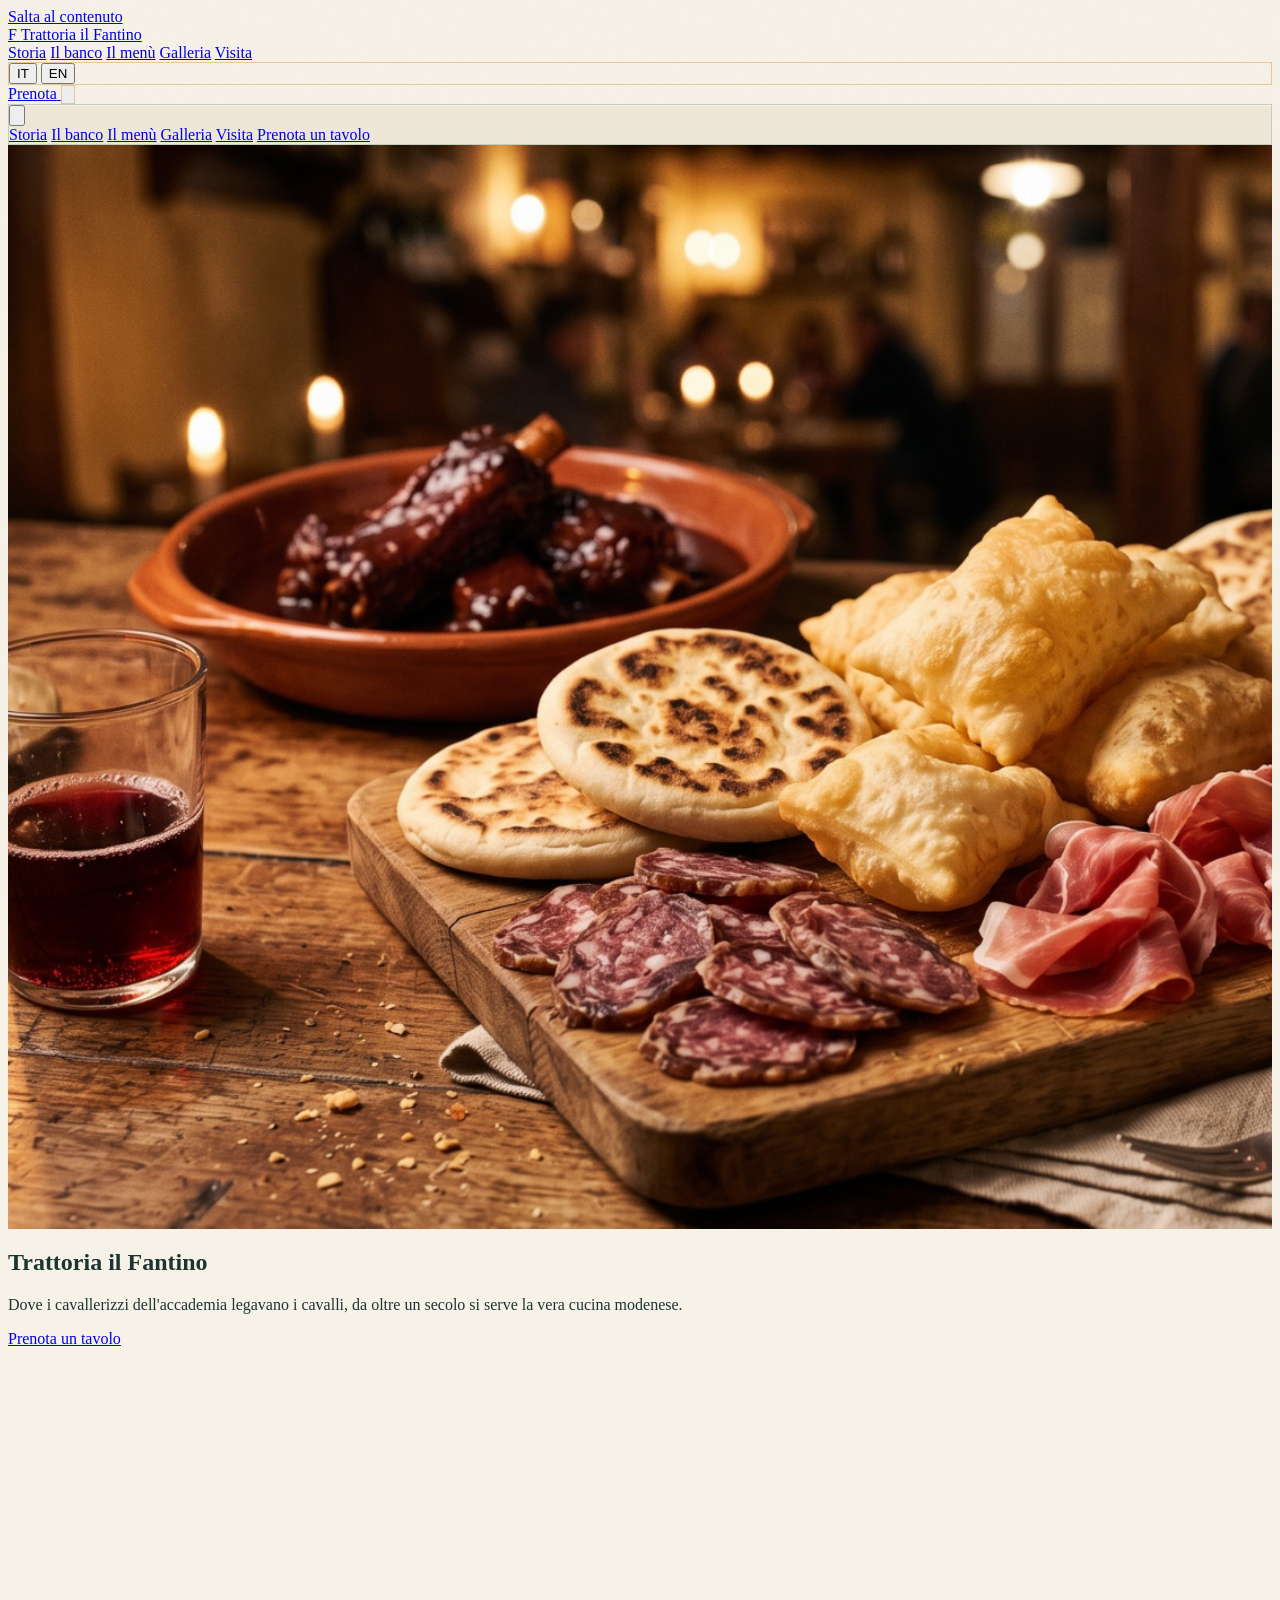
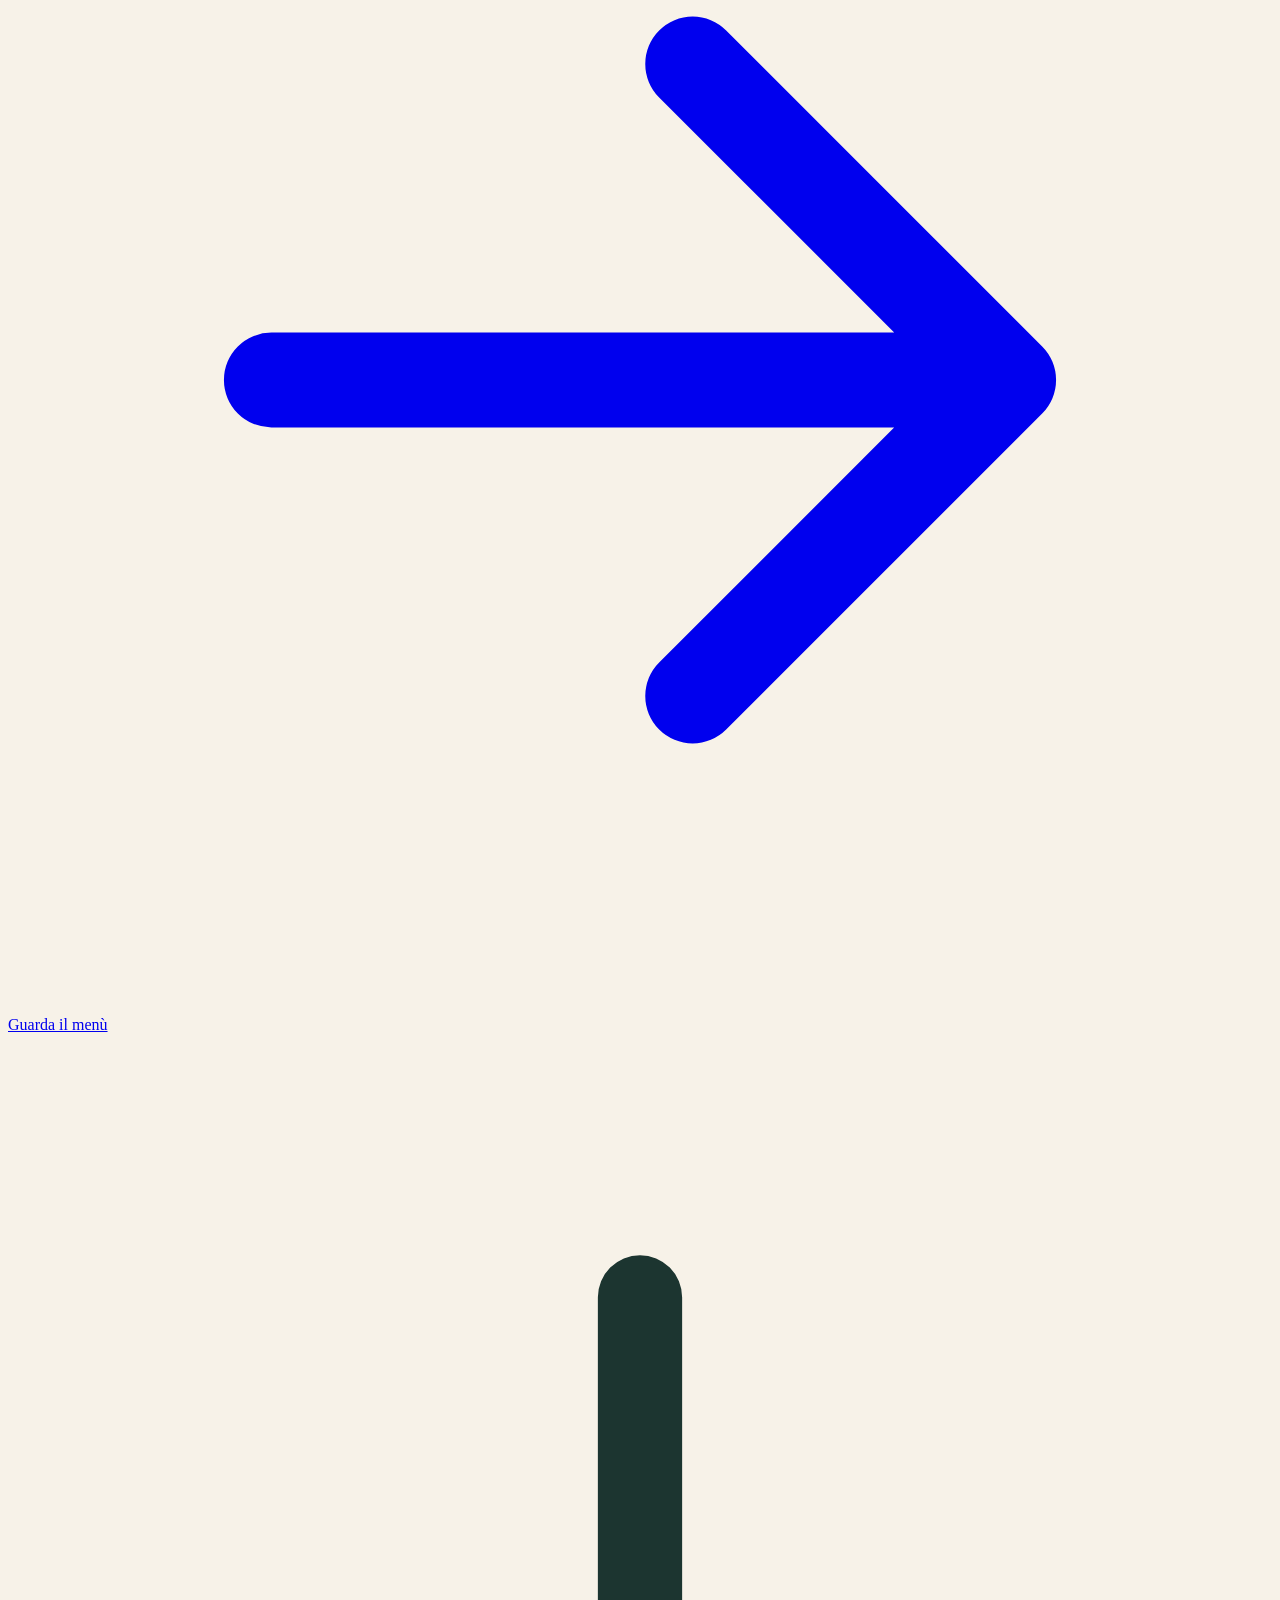
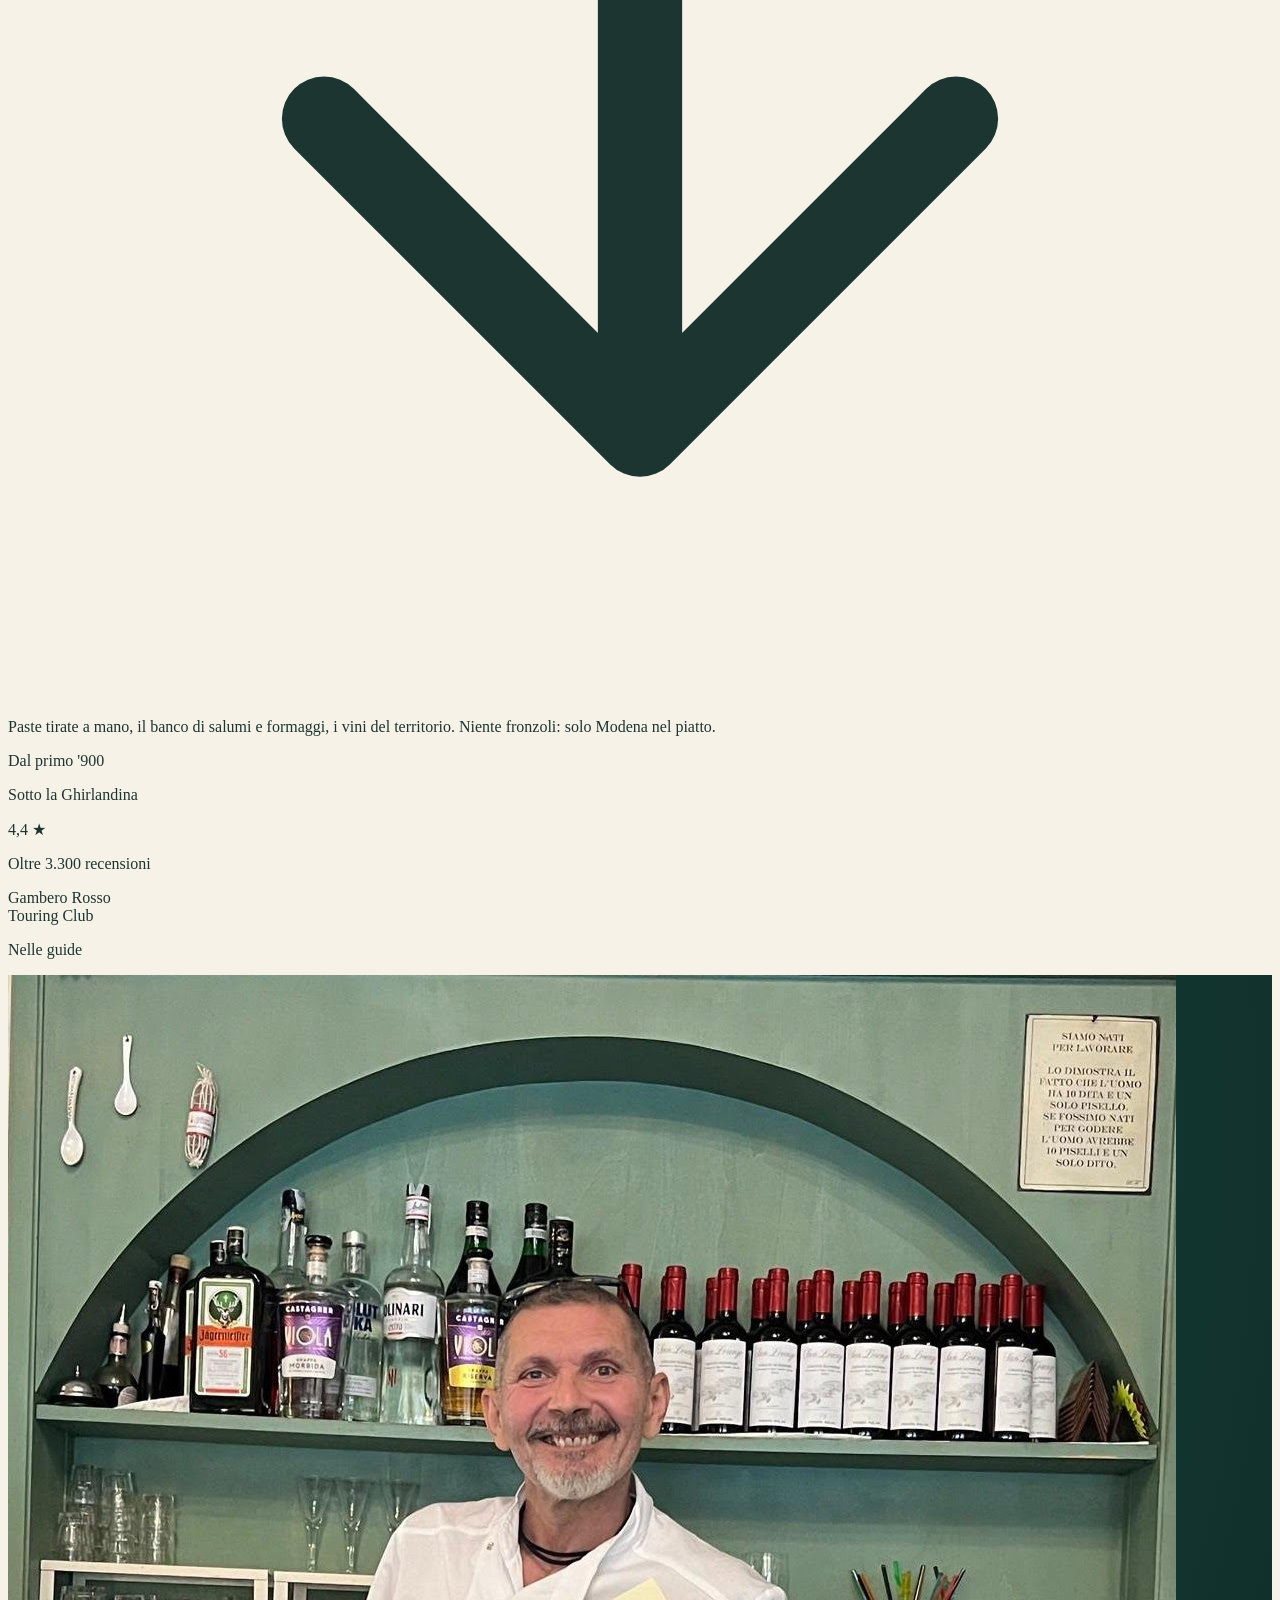
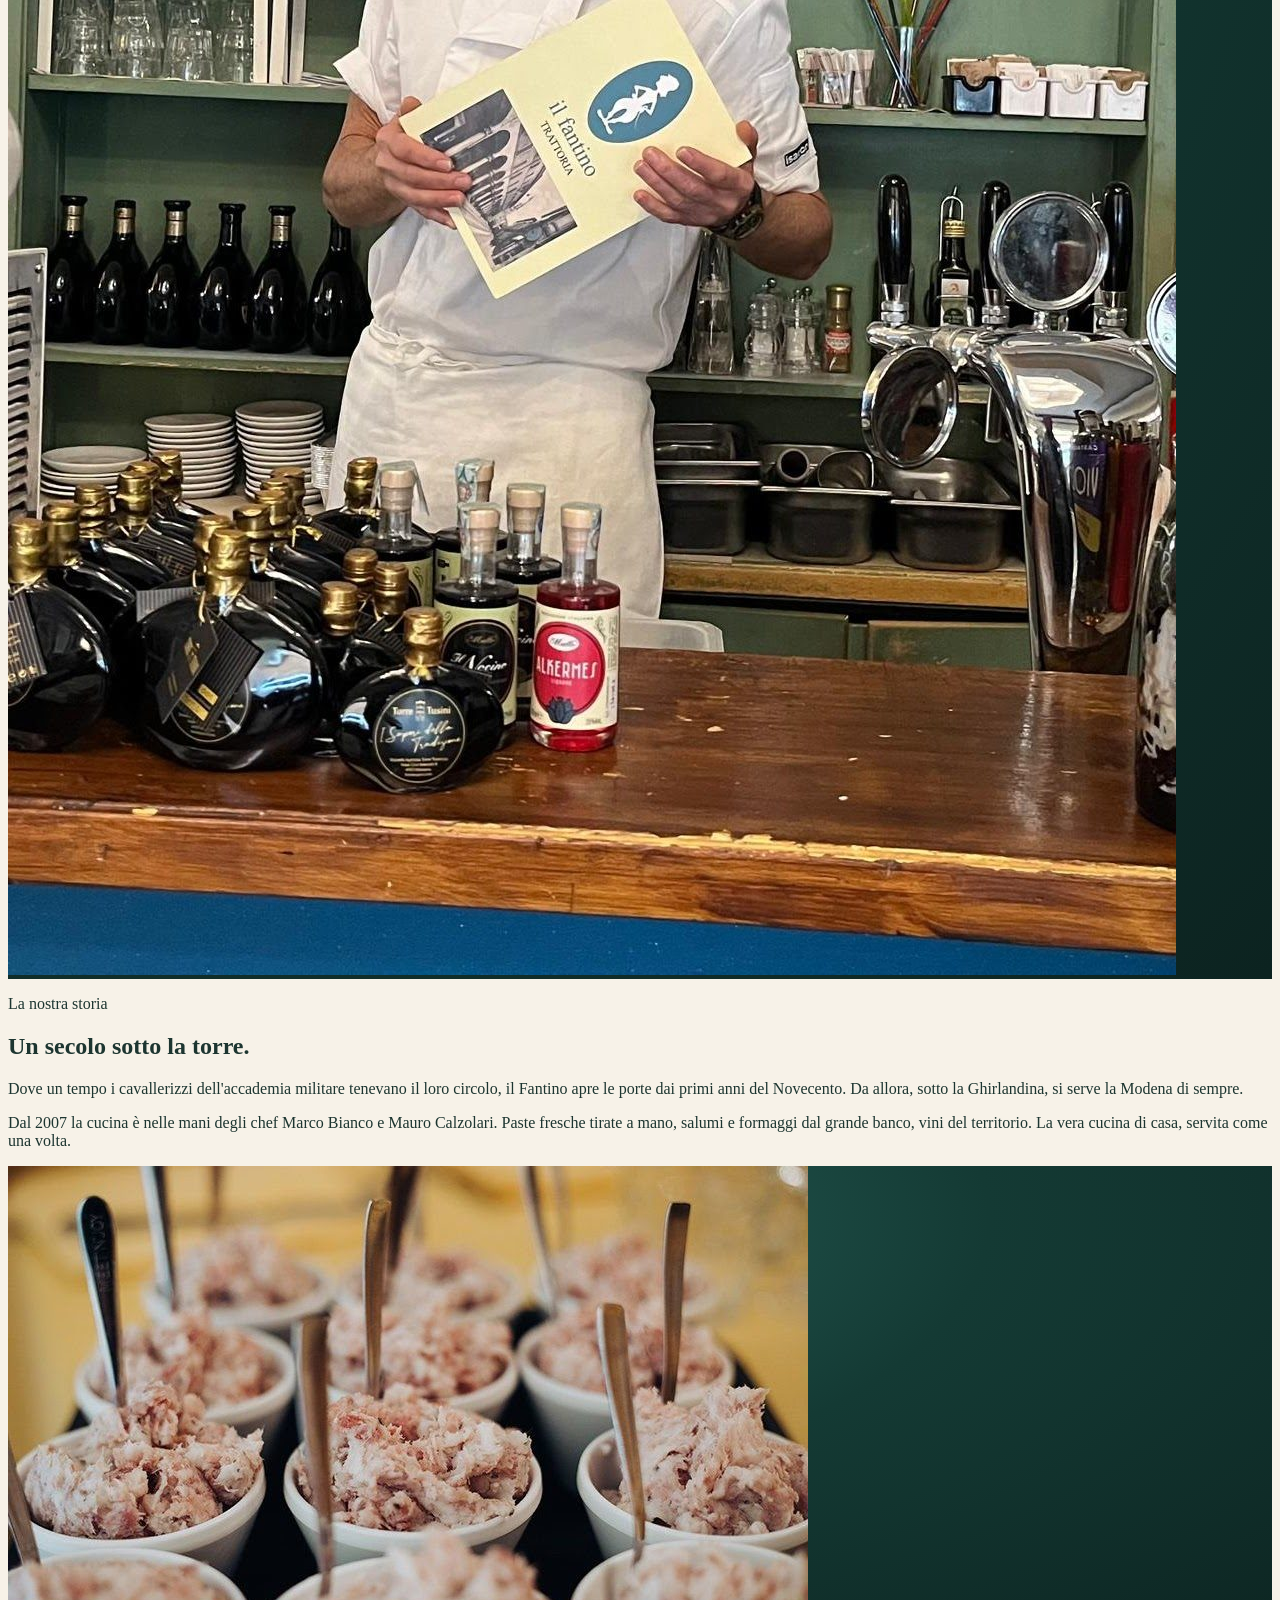
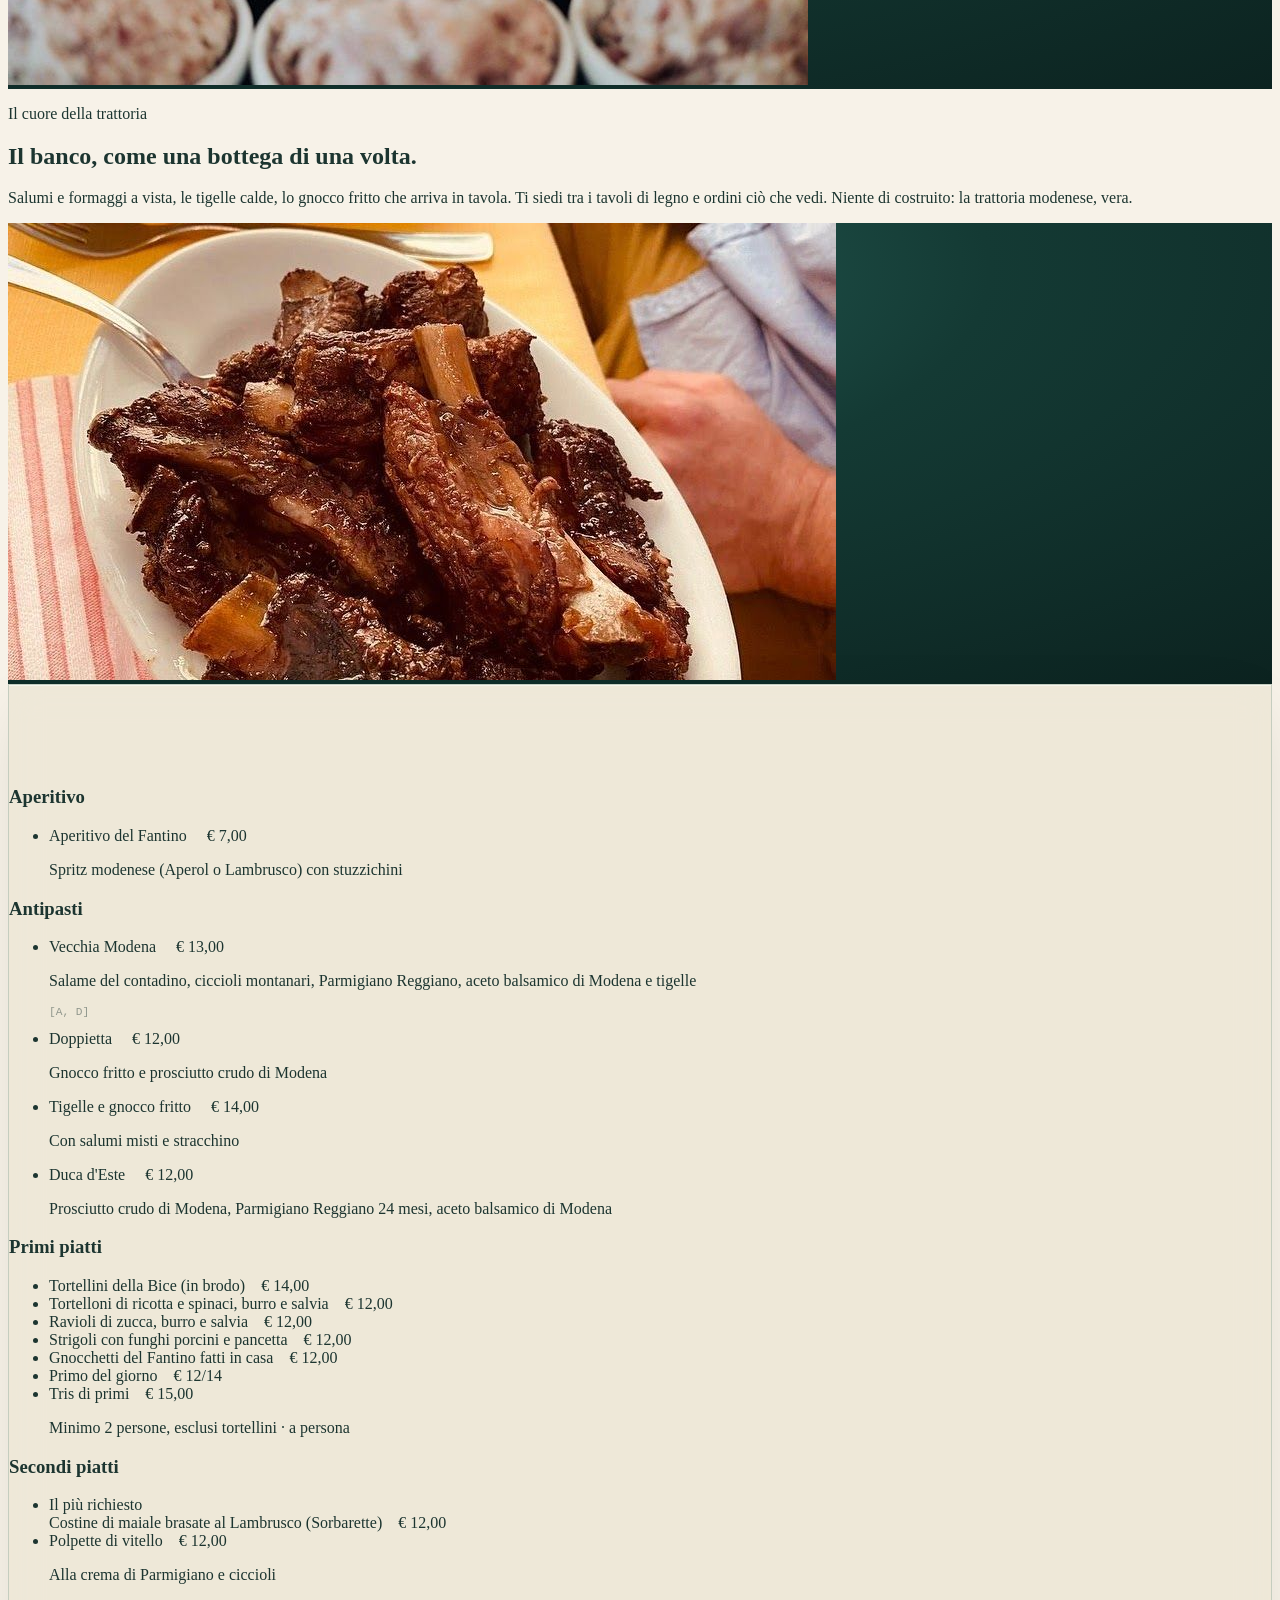
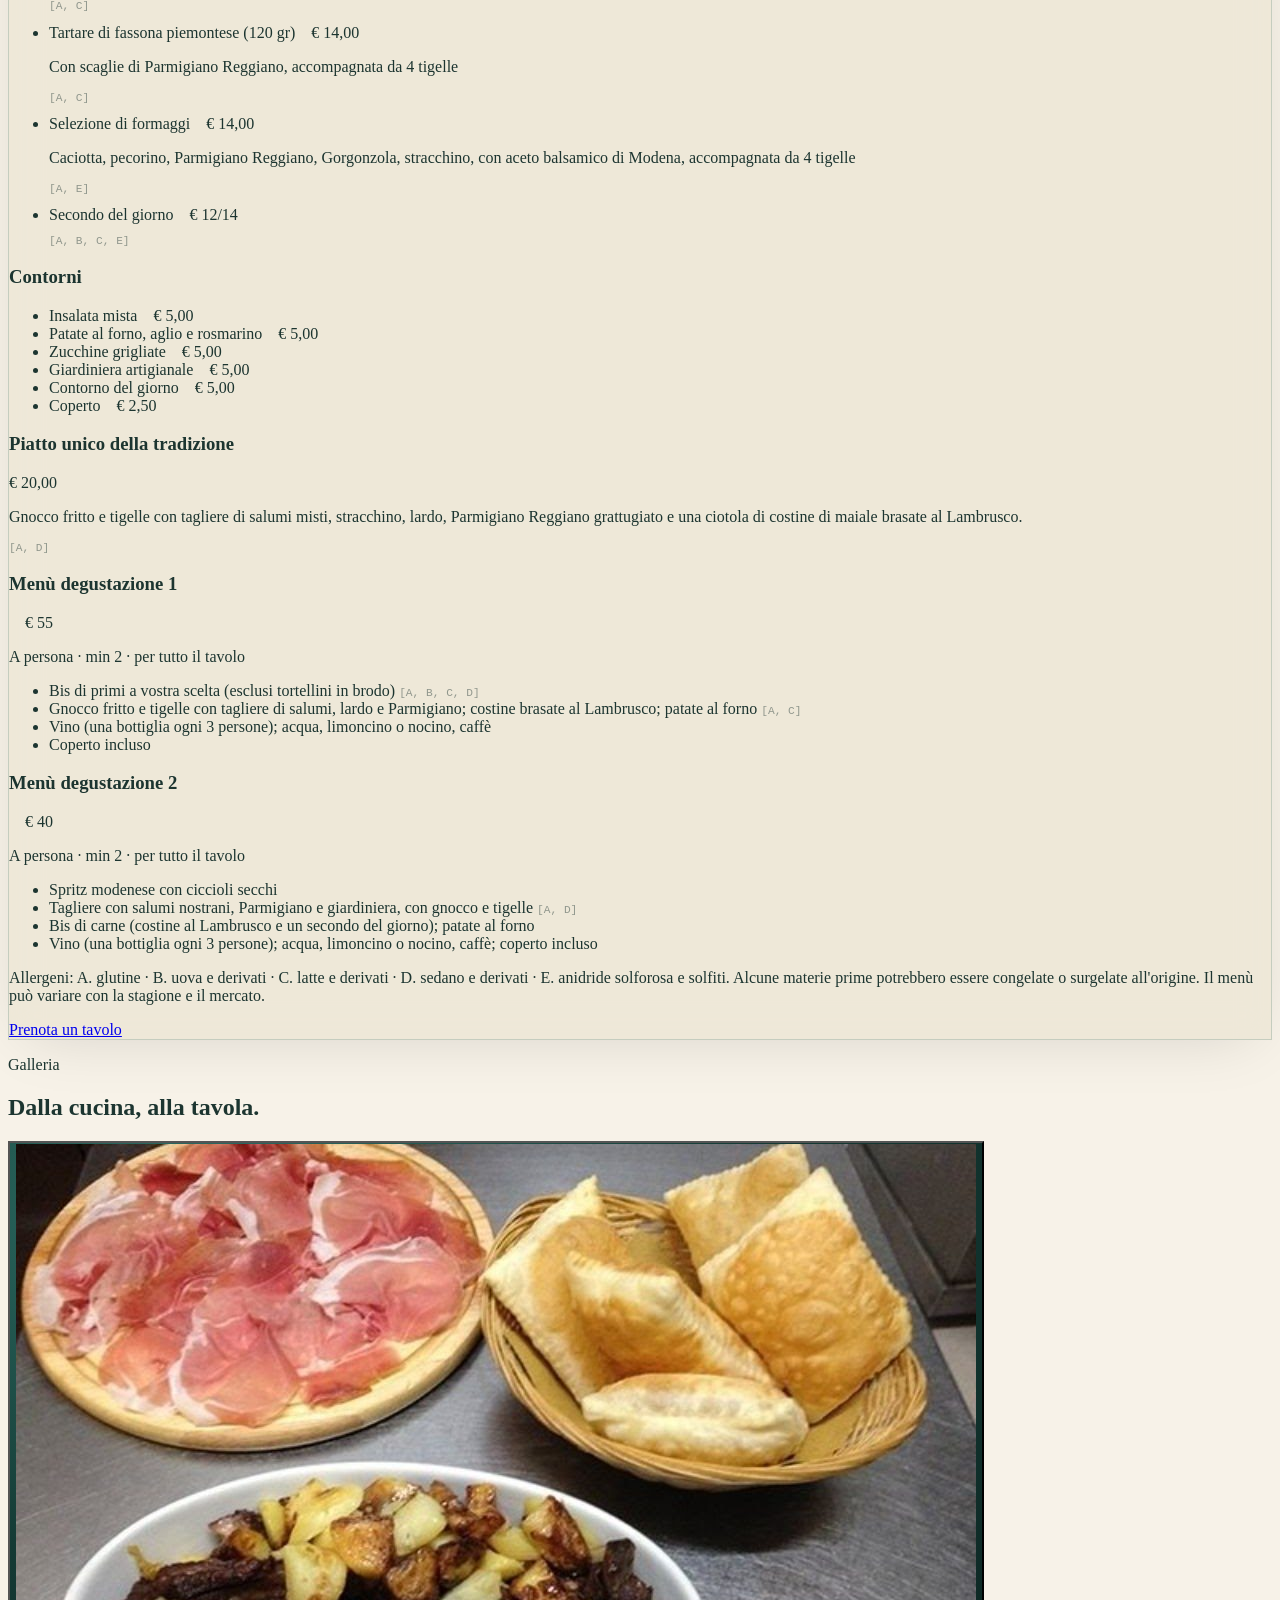
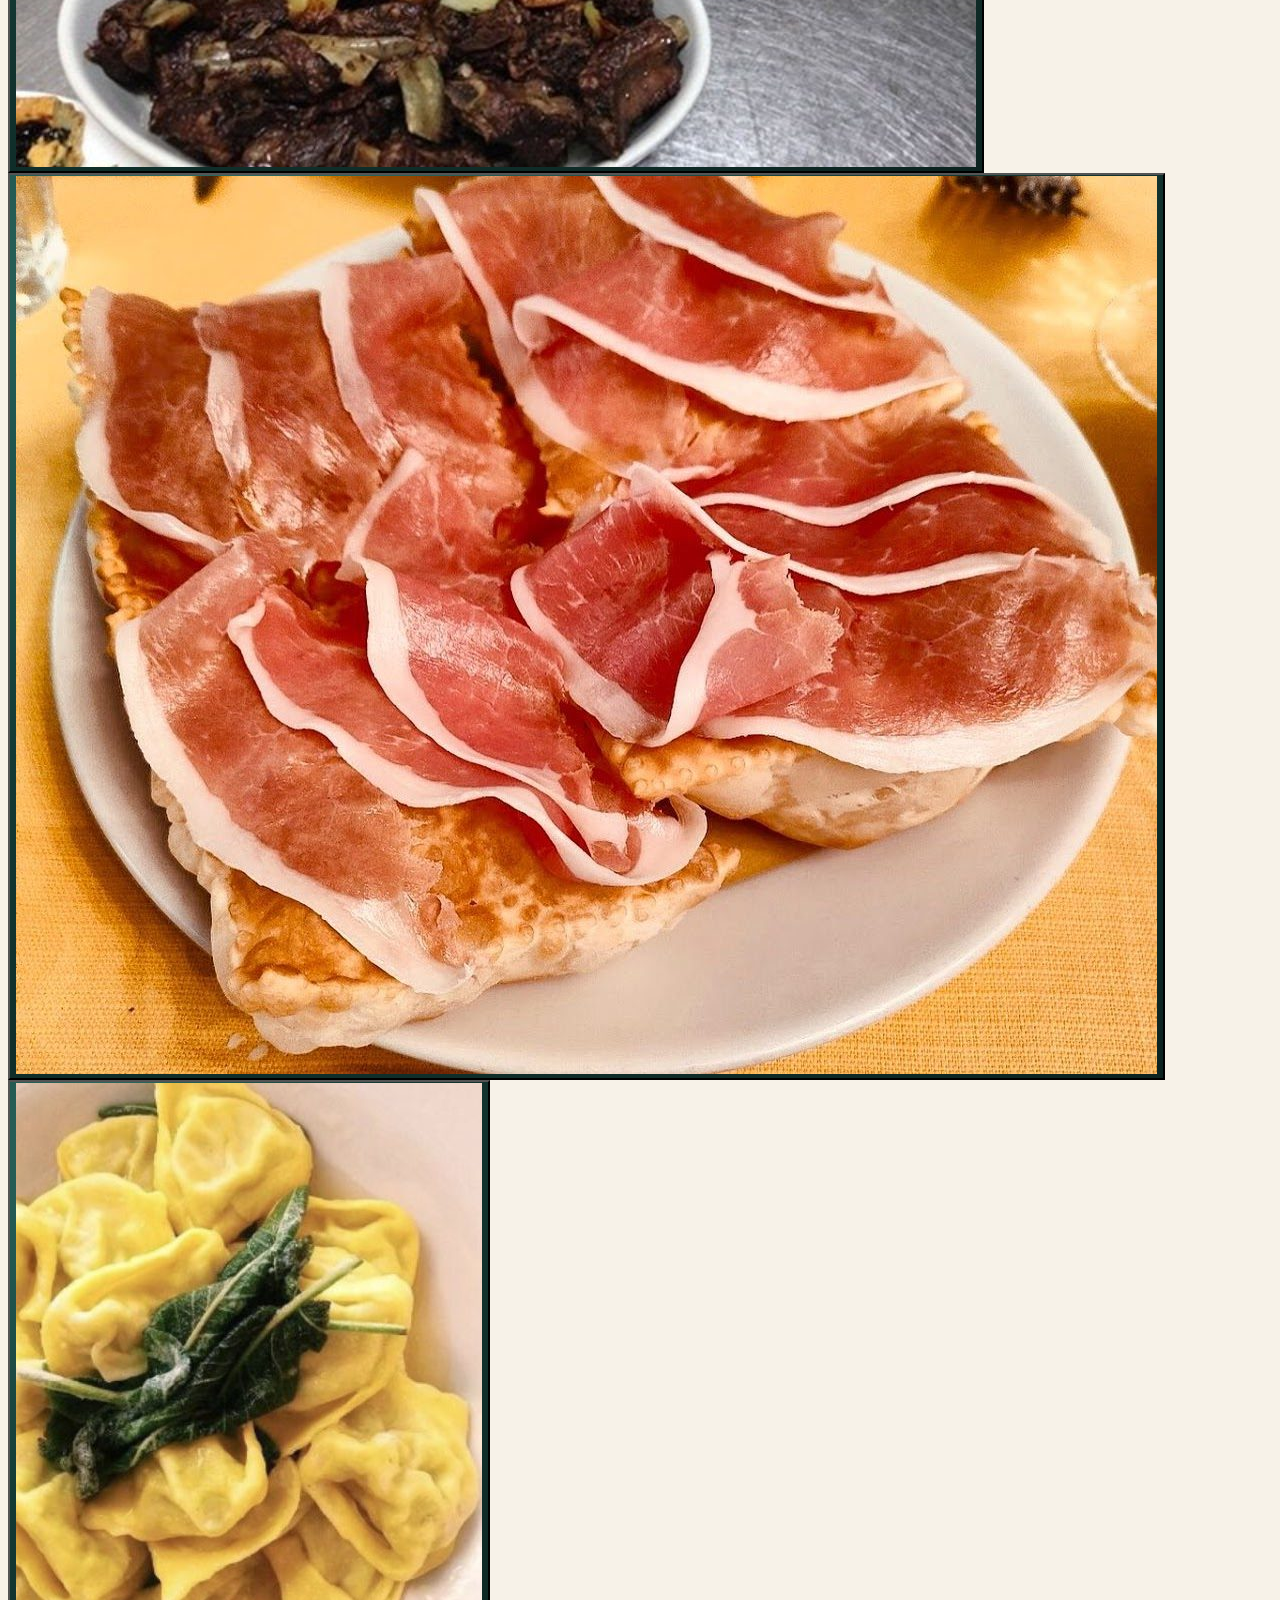
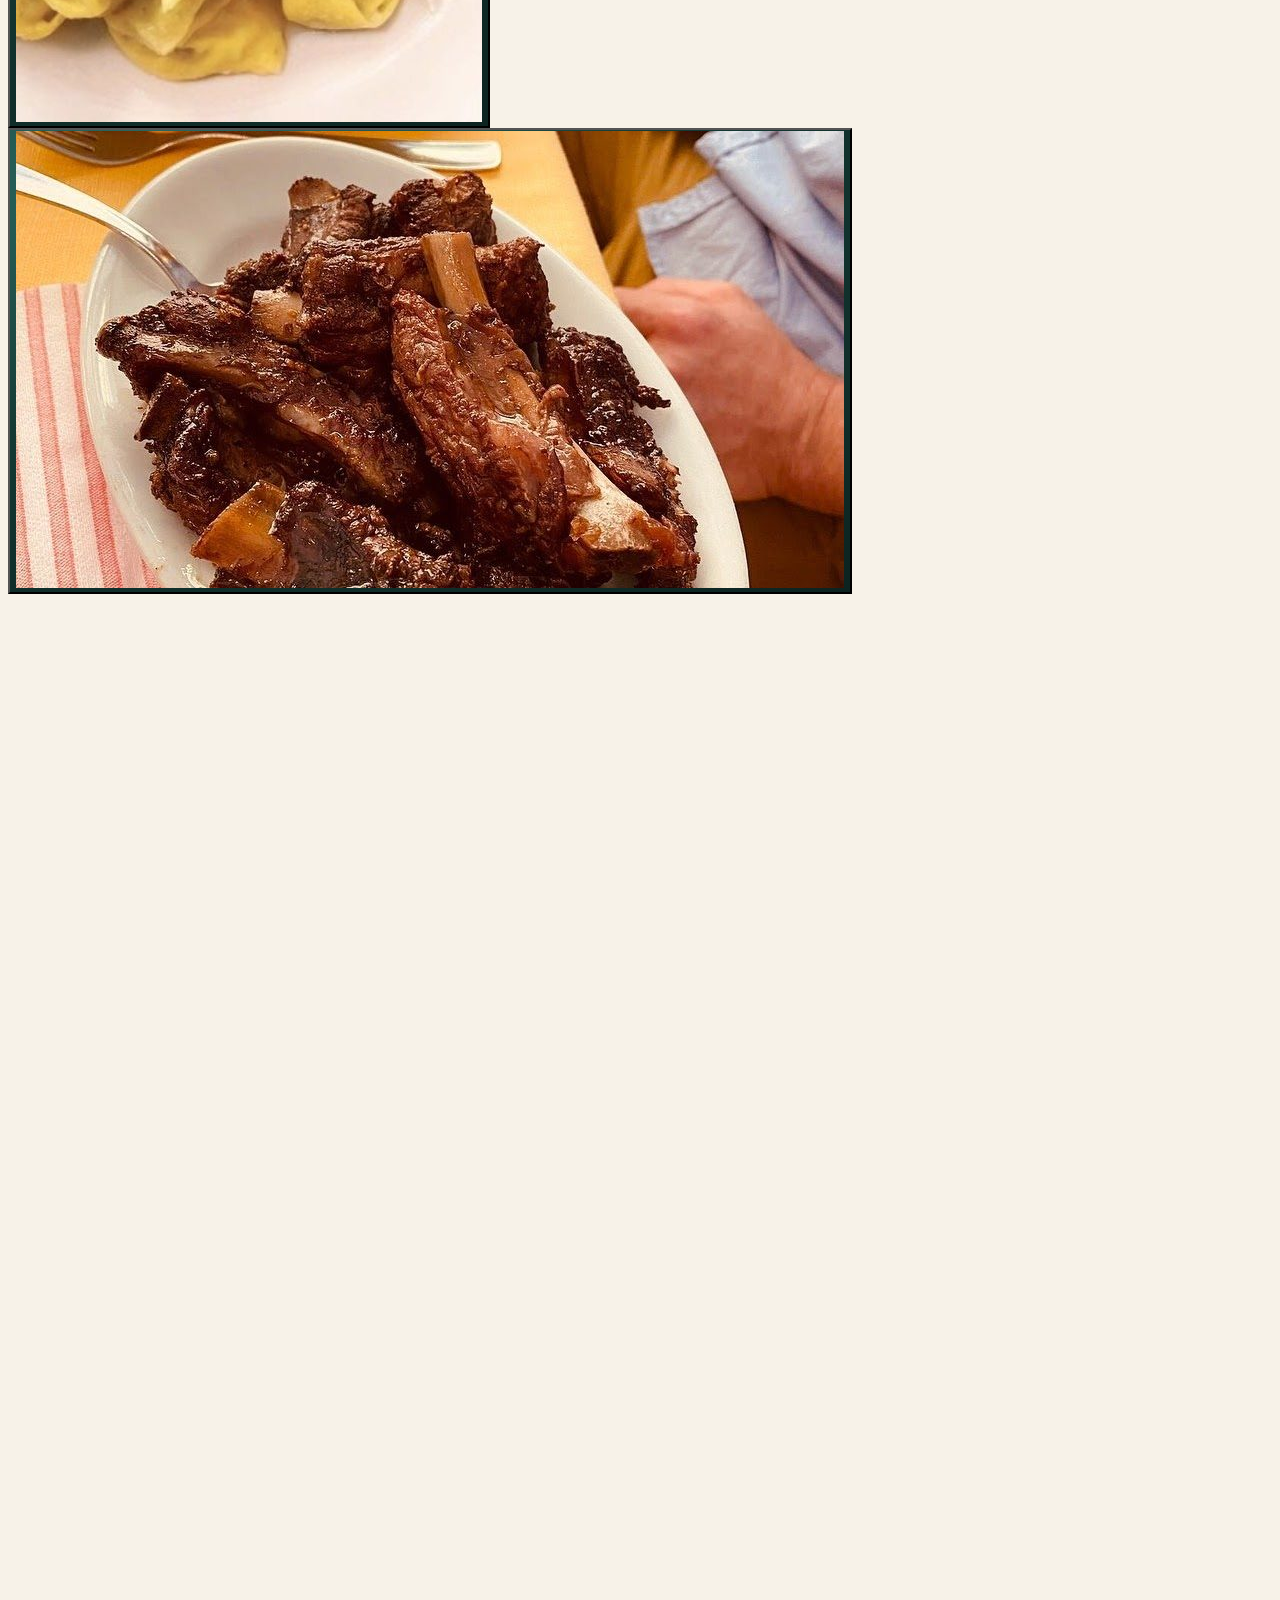
==== commit 2151868f: "Fantino round 3: polish, new hero, allergen repositioning - Nav: remove subtitle "Modena · dal primo" ====
--- a/index.html
+++ b/index.html
@@ -1,6 +1,6 @@
 <!DOCTYPE html>
 <!-- Biprimo restaurant site, Trattoria il Fantino, Modena. Basic tier.
-     Visual axis: warm linen (light mode) + logo teal (#2E6F66) + gold accent (#D8A24A). -->
+     Visual axis: warm linen (light mode) + logo teal (#2E6F66) + gold accent. -->
 <html lang="it" class="scroll-smooth">
 <head>
 <meta charset="UTF-8" />
@@ -23,15 +23,15 @@
 <meta property="og:title" content="Trattoria il Fantino: la vera cucina modenese, sotto la Ghirlandina" />
 <meta property="og:description" content="Dai primi del '900. Paste fresche fatte in casa, il banco di salumi e formaggi, le Sorbarette brasate al Lambrusco. In centro a Modena, Via Donzi 7." />
 <meta property="og:url" content="https://fantino.biprimo.com/" />
-<meta property="og:image" content="https://fantino.biprimo.com/images/g1.jpg" />
-<meta property="og:image:alt" content="Gnocco fritto, tigelle e tagliere di salumi della Trattoria il Fantino" />
+<meta property="og:image" content="https://fantino.biprimo.com/images/new-hero.png" />
+<meta property="og:image:alt" content="La cucina della Trattoria il Fantino a Modena" />
 <meta property="og:locale" content="it_IT" />
 <meta property="og:locale:alternate" content="en_US" />
 
 <meta name="twitter:card" content="summary_large_image" />
 <meta name="twitter:title" content="Trattoria il Fantino: la vera cucina modenese" />
 <meta name="twitter:description" content="Sotto la Ghirlandina dai primi del '900. Paste fresche, salumi dal banco, Sorbarette al Lambrusco. Via Donzi 7, Modena." />
-<meta name="twitter:image" content="https://fantino.biprimo.com/images/g1.jpg" />
+<meta name="twitter:image" content="https://fantino.biprimo.com/images/new-hero.png" />
 
 <!-- Self-hosted fonts, GDPR (no Google Fonts CDN). -->
 <link rel="preload" href="fonts/fraunces-300-900-normal.woff2" as="font" type="font/woff2" crossorigin />
@@ -46,6 +46,7 @@
         forest:{DEFAULT:'#1C3530'},
         teal:{DEFAULT:'#2E6F66', soft:'#3E8A7E'},
         gold:{DEFAULT:'#D8A24A', soft:'#E7C07A'},
+        golddark:'#A07820',
         cream:'#F4EFE3',
         line:'rgba(46,111,102,.18)',
       },
@@ -74,7 +75,7 @@
   .reveal.in{ opacity:1; transform:none; }
   @keyframes kenburns{ from{transform:scale(1.03);} to{transform:scale(1.13);} } .kenburns{ animation:kenburns 24s ease-out forwards; }
   @keyframes introUp{ from{opacity:0;transform:translateY(30px);} to{opacity:1;transform:none;} } .intro{ opacity:0; animation:introUp 1.1s cubic-bezier(.19,.7,.2,1) forwards; }
-  .leader{ flex:1; height:0; border-bottom:1.5px dotted rgba(46,111,102,.30); transform:translateY(-.32em); margin:0 .5rem; }
+  .leader{ flex:1; height:0; border-bottom:1.5px dotted rgba(46,111,102,.28); transform:translateY(-.32em); margin:0 .5rem; min-width:.5rem; }
   #nav{ color:#F4EFE3; transition:background-color .45s ease, box-shadow .45s ease, padding .45s ease; }
   #nav.scrolled{ background-color:rgba(247,242,232,.94); backdrop-filter:blur(14px) saturate(1.1); -webkit-backdrop-filter:blur(14px) saturate(1.1); box-shadow:0 1px 0 rgba(46,111,102,.18), 0 22px 60px -40px rgba(0,0,0,.12); color:#1C3530; }
   .ph{ position:relative; overflow:hidden; background:radial-gradient(120% 120% at 20% 10%, #2E6F66 0%, #143A34 48%, #0C2320 100%); }
@@ -82,8 +83,8 @@
   #lightbox{ transition:opacity .35s ease; } #lightbox.show{ opacity:1; pointer-events:auto; }
   .ulink{ position:relative; } .ulink::after{ content:""; position:absolute; left:0; right:100%; bottom:-3px; height:1.5px; background:currentColor; transition:right .45s cubic-bezier(.2,.7,.2,1); } .ulink:hover::after,.ulink.active::after{ right:0; }
   @keyframes nudge{ 0%,100%{transform:translateY(0);opacity:.7} 50%{transform:translateY(7px);opacity:1} } .nudge{ animation:nudge 2.2s ease-in-out infinite; }
-  ::selection{ background:#2E6F66; color:#F7F2E8; } .deco-rule{ background:linear-gradient(90deg, transparent, #D8A24A 50%, transparent); height:1px; }
-  .allergen{ font-size:.65rem; font-family:monospace; color:rgba(28,53,48,.45); margin-left:.4rem; letter-spacing:.02em; vertical-align:baseline; flex-shrink:0; }
+  ::selection{ background:#2E6F66; color:#F7F2E8; }
+  .allergen{ font-size:.7rem; font-family:monospace; color:rgba(28,53,48,.45); }
   @media (prefers-reduced-motion: reduce){ .reveal{opacity:1!important;transform:none!important;transition:none!important;} .kenburns,.intro,.nudge{animation:none!important;opacity:1!important;} html{scroll-behavior:auto;} }
 </style>
 
@@ -94,7 +95,7 @@
   "name": "Trattoria il Fantino",
   "description": "Trattoria dal sapore antico, sotto la Ghirlandina dai primi del Novecento. Cucina tradizionale modenese, paste fresche fatte in casa, salumi e formaggi dal banco e vini del territorio.",
   "url": "https://fantino.biprimo.com/",
-  "image": "https://fantino.biprimo.com/images/g1.jpg",
+  "image": "https://fantino.biprimo.com/images/new-hero.png",
   "telephone": "+39 059 223646",
   "servesCuisine": ["Italian", "Emilian", "Modenese"],
   "priceRange": "€€",
@@ -108,7 +109,6 @@
     "addressCountry": "IT"
   },
   "geo": { "@type": "GeoCoordinates", "latitude": 44.6459, "longitude": 10.9253 },
-  "hasMap": "https://www.openstreetmap.org/?mlat=44.6459&mlon=10.9253#map=18/44.6459/10.9253",
   "openingHoursSpecification": [
     { "@type": "OpeningHoursSpecification", "dayOfWeek": ["Tuesday","Wednesday","Thursday","Friday"], "opens": "12:30", "closes": "14:00" },
     { "@type": "OpeningHoursSpecification", "dayOfWeek": ["Tuesday","Wednesday","Thursday","Friday","Saturday"], "opens": "19:15", "closes": "22:30" },
@@ -118,7 +118,6 @@
 }
 </script>
 
-<!-- Cookieless analytics, no-op until the domain is added to a Plausible account (handoff step). -->
 <script defer data-domain="fantino.biprimo.com" src="https://plausible.io/js/script.js"></script>
 </head>
 
@@ -130,10 +129,7 @@
   <nav class="mx-auto max-w-content px-5 md:px-8 flex items-center justify-between gap-4" aria-label="Principale">
     <a href="#top" class="group flex items-center gap-2.5 sm:gap-3 min-w-0">
       <span aria-hidden="true" class="shrink-0 grid place-items-center h-10 w-10 rounded-full border border-gold/70 text-gold font-display italic text-lg leading-none">F</span>
-      <span class="leading-tight min-w-0">
-        <span class="block font-display text-[1.05rem] sm:text-[1.2rem] tracking-tight truncate">Trattoria il Fantino</span>
-        <span class="block text-[.6rem] sm:text-[.62rem] uppercase tracking-[.2em] opacity-65 truncate" data-it="Modena · dal primo '900" data-en="Modena · since the early 1900s">Modena · dal primo '900</span>
-      </span>
+      <span class="font-display text-[1.05rem] sm:text-[1.2rem] tracking-tight truncate">Trattoria il Fantino</span>
     </a>
     <div class="hidden lg:flex items-center gap-8 text-sm tracking-wide opacity-90">
       <a href="#storia" class="ulink" data-it="Storia" data-en="Story">Storia</a>
@@ -176,14 +172,13 @@
 
 <!-- HERO -->
 <section class="relative h-[100svh] min-h-[600px] w-full overflow-hidden">
-  <div class="ph absolute inset-0"><img src="images/g1.jpg" alt="Gnocco fritto, tigelle e tagliere di salumi della Trattoria il Fantino" class="kenburns h-full w-full object-cover object-[center_30%]" fetchpriority="high" onerror="imgFail(this)" /></div>
+  <div class="ph absolute inset-0"><img src="images/new-hero.png" alt="La cucina della Trattoria il Fantino a Modena" class="kenburns h-full w-full object-cover object-center" fetchpriority="high" onerror="imgFail(this)" /></div>
   <div aria-hidden="true" class="absolute inset-0 scrim-hero"></div>
   <div aria-hidden="true" class="absolute inset-0 green-glow"></div>
   <div class="relative h-full mx-auto max-w-content px-5 md:px-8 flex flex-col justify-end pb-20 md:pb-24">
-    <p class="intro text-cream/90 text-xs sm:text-sm uppercase tracking-[.3em] font-semibold flex items-center gap-3" style="animation-delay:.15s"><span class="inline-block h-px w-8 bg-gold"></span><span data-it="Modena · sotto la Ghirlandina" data-en="Modena · under the Ghirlandina">Modena · sotto la Ghirlandina</span></p>
-    <h1 class="intro mt-5 font-display font-medium text-cream leading-[.92] tracking-[-.02em] text-[clamp(3rem,11vw,8rem)]" style="animation-delay:.3s">Trattoria <span class="italic text-gold">il Fantino</span></h1>
-    <p class="intro mt-6 max-w-2xl text-cream/90 text-xl md:text-2xl font-display leading-snug" style="animation-delay:.45s" data-it="Dove i cavallerizzi dell'accademia legavano i cavalli, da oltre un secolo si serve la vera cucina modenese." data-en="Where the academy's riders once tied their horses, true Modenese cooking has been served for over a century.">Dove i cavallerizzi dell'accademia legavano i cavalli, da oltre un secolo si serve la vera cucina modenese.</p>
-    <div class="intro mt-9 flex flex-col sm:flex-row sm:flex-wrap items-center sm:justify-start gap-3.5" style="animation-delay:.65s">
+    <h1 class="intro mt-5 font-display font-medium text-cream leading-[.92] tracking-[-.02em] text-[clamp(3rem,11vw,8rem)]" style="animation-delay:.15s">Trattoria <span class="italic text-gold">il Fantino</span></h1>
+    <p class="intro mt-6 max-w-2xl text-cream/90 text-xl md:text-2xl font-display leading-snug" style="animation-delay:.3s" data-it="Dove i cavallerizzi dell'accademia legavano i cavalli, da oltre un secolo si serve la vera cucina modenese." data-en="Where the academy's riders once tied their horses, true Modenese cooking has been served for over a century.">Dove i cavallerizzi dell'accademia legavano i cavalli, da oltre un secolo si serve la vera cucina modenese.</p>
+    <div class="intro mt-9 flex flex-col sm:flex-row sm:flex-wrap items-center sm:justify-start gap-3.5" style="animation-delay:.5s">
       <a href="tel:+39059223646" class="inline-flex items-center gap-2 rounded-full bg-gold px-7 py-3.5 text-sm font-semibold text-forest shadow-lg hover:bg-gold-soft transition-colors cursor-pointer"><span data-it="Prenota un tavolo" data-en="Reserve a table">Prenota un tavolo</span><svg class="h-4 w-4" viewBox="0 0 24 24" fill="none" stroke="currentColor" stroke-width="1.8" stroke-linecap="round" stroke-linejoin="round"><path d="M5 12h14M13 6l6 6-6 6"/></svg></a>
       <a href="#menu" class="inline-flex items-center gap-2 rounded-full border border-cream/40 px-7 py-3.5 text-sm font-semibold text-cream hover:bg-cream/10 transition-colors cursor-pointer"><span data-it="Guarda il menù" data-en="See the menu">Guarda il menù</span></a>
     </div>
@@ -197,7 +192,7 @@
     <p class="reveal text-center font-display italic text-teal text-xl md:text-2xl leading-snug max-w-3xl mx-auto" data-it="Paste tirate a mano, il banco di salumi e formaggi, i vini del territorio. Niente fronzoli: solo Modena nel piatto." data-en="Hand-rolled pasta, the salumi and cheese counter, local wines. No frills: just Modena on the plate.">Paste tirate a mano, il banco di salumi e formaggi, i vini del territorio. Niente fronzoli: solo Modena nel piatto.</p>
     <div class="mt-10 grid grid-cols-1 sm:grid-cols-3 gap-8 text-center">
       <div class="reveal"><p class="font-display text-3xl md:text-4xl text-forest">Dal primo '900</p><p class="mt-2 text-sm uppercase tracking-[.18em] text-forest/55" data-it="Sotto la Ghirlandina" data-en="Under the Ghirlandina">Sotto la Ghirlandina</p></div>
-      <div class="reveal sm:border-x border-teal/15"><p class="font-display text-3xl md:text-4xl text-forest">4,4 <span class="text-gold">★</span></p><p class="mt-2 text-sm uppercase tracking-[.18em] text-forest/55" data-it="Oltre 3.300 recensioni" data-en="Over 3,300 reviews">Oltre 3.300 recensioni</p></div>
+      <div class="reveal sm:border-x border-teal/15"><p class="font-display text-3xl md:text-4xl text-forest">4,4 <span class="text-golddark">★</span></p><p class="mt-2 text-sm uppercase tracking-[.18em] text-forest/55" data-it="Oltre 3.300 recensioni" data-en="Over 3,300 reviews">Oltre 3.300 recensioni</p></div>
       <div class="reveal"><p class="font-display text-2xl md:text-3xl text-forest leading-tight">Gambero Rosso<br/>Touring Club</p><p class="mt-2 text-sm uppercase tracking-[.18em] text-forest/55" data-it="Nelle guide" data-en="In the guides">Nelle guide</p></div>
     </div>
   </div>
@@ -208,7 +203,7 @@
   <div class="mx-auto max-w-content px-5 md:px-8 grid lg:grid-cols-2 gap-12 lg:gap-16 items-center">
     <div class="order-2 lg:order-1"><div class="reveal ph rounded-[1.4rem] overflow-hidden aspect-[4/5] shadow-xl ring-1 ring-teal/15"><img src="images/story.jpg" alt="Lo chef della Trattoria il Fantino accanto allo scaffale dei vini" class="h-full w-full object-cover" loading="lazy" onerror="imgFail(this)" /></div></div>
     <div class="order-1 lg:order-2">
-      <p class="reveal flex items-center gap-3 text-xs uppercase tracking-[.28em] text-gold font-semibold"><span class="inline-block h-px w-8 bg-gold"></span><span data-it="La nostra storia" data-en="Our Story">La nostra storia</span></p>
+      <p class="reveal flex items-center gap-3 text-xs uppercase tracking-[.28em] text-golddark font-semibold"><span class="inline-block h-px w-8 bg-golddark"></span><span data-it="La nostra storia" data-en="Our Story">La nostra storia</span></p>
       <h2 class="reveal mt-5 font-display font-medium leading-[1.04] tracking-[-.015em] text-[clamp(2rem,4.5vw,3.2rem)] text-forest" data-it="Un secolo sotto la torre." data-en="A century under the tower.">Un secolo sotto la torre.</h2>
       <div class="reveal mt-6 space-y-5 text-lg leading-relaxed text-forest/70 max-w-xl">
         <p data-it="Dove un tempo i cavallerizzi dell'accademia militare tenevano il loro circolo, il Fantino apre le porte dai primi anni del Novecento. Da allora, sotto la Ghirlandina, si serve la Modena di sempre." data-en="Where the cavalry officers of the military academy once kept their club, il Fantino has opened its doors since the early 1900s. Ever since, under the Ghirlandina, it has served the Modena of always.">Dove un tempo i cavallerizzi dell'accademia militare tenevano il loro circolo, il Fantino apre le porte dai primi anni del Novecento. Da allora, sotto la Ghirlandina, si serve la Modena di sempre.</p>
@@ -240,44 +235,45 @@
 
       <!-- Menu header -->
       <div class="text-center max-w-2xl mx-auto">
-        <p class="reveal text-xs uppercase tracking-[.28em] text-gold font-semibold" data-it="Il menù" data-en="The menu">Il menù</p>
+        <p class="reveal text-xs uppercase tracking-[.28em] text-golddark font-semibold" data-it="Il menù" data-en="The menu">Il menù</p>
         <h2 class="reveal mt-4 font-display font-medium leading-tight tracking-[-.015em] text-[clamp(2.2rem,5vw,3.6rem)] text-forest" data-it="La cucina di Modena, fatta in casa." data-en="The cooking of Modena, made in house.">La cucina di Modena, fatta in casa.</h2>
       </div>
 
       <!-- APERITIVO -->
       <div class="mt-10 reveal">
-        <h3 class="font-display text-2xl text-gold flex items-center gap-3"><span data-it="Aperitivo" data-en="Aperitivo">Aperitivo</span><span class="deco-rule flex-1"></span></h3>
+        <h3 class="font-display text-2xl text-golddark" data-it="Aperitivo" data-en="Aperitivo">Aperitivo</h3>
         <ul class="mt-5">
           <li>
             <div class="flex items-baseline">
               <span class="font-display text-lg text-forest" data-it="Aperitivo del Fantino" data-en="Aperitivo del Fantino">Aperitivo del Fantino</span>
               <span class="leader"></span>
-              <span class="text-sm font-semibold text-gold tabular-nums shrink-0">€ 7,00</span>
+              <span class="text-sm font-semibold text-golddark tabular-nums shrink-0">€ 7,00</span>
             </div>
             <p class="mt-1 text-sm text-forest/60" data-it="Spritz modenese (Aperol o Lambrusco) con stuzzichini" data-en="Modenese spritz (Aperol or Lambrusco) with nibbles">Spritz modenese (Aperol o Lambrusco) con stuzzichini</p>
           </li>
         </ul>
       </div>
 
-      <div class="mt-12 grid md:grid-cols-2 gap-x-14 gap-y-12">
+      <div class="mt-10 grid md:grid-cols-2 gap-x-14 gap-y-12">
 
         <!-- ANTIPASTI -->
         <div class="reveal">
-          <h3 class="font-display text-2xl text-gold flex items-center gap-3"><span data-it="Antipasti" data-en="Starters">Antipasti</span><span class="deco-rule flex-1"></span></h3>
+          <h3 class="font-display text-2xl text-golddark" data-it="Antipasti" data-en="Starters">Antipasti</h3>
           <ul class="mt-5 space-y-5">
             <li>
               <div class="flex items-baseline">
                 <span class="font-display text-lg text-forest" data-it="Vecchia Modena" data-en="Vecchia Modena">Vecchia Modena</span>
                 <span class="leader"></span>
-                <span class="text-sm font-semibold text-gold tabular-nums shrink-0">€ 13,00</span><span class="allergen">A,D</span>
+                <span class="text-sm font-semibold text-golddark tabular-nums shrink-0">€ 13,00</span>
               </div>
               <p class="mt-1 text-sm text-forest/60" data-it="Salame del contadino, ciccioli montanari, Parmigiano Reggiano, aceto balsamico di Modena e tigelle" data-en="Farmer's salami, mountain ciccioli, Parmigiano Reggiano, balsamic vinegar of Modena and tigelle">Salame del contadino, ciccioli montanari, Parmigiano Reggiano, aceto balsamico di Modena e tigelle</p>
+              <p class="mt-0.5 allergen">[A, D]</p>
             </li>
             <li>
               <div class="flex items-baseline">
                 <span class="font-display text-lg text-forest" data-it="Doppietta" data-en="Doppietta">Doppietta</span>
                 <span class="leader"></span>
-                <span class="text-sm font-semibold text-gold tabular-nums shrink-0">€ 12,00</span>
+                <span class="text-sm font-semibold text-golddark tabular-nums shrink-0">€ 12,00</span>
               </div>
               <p class="mt-1 text-sm text-forest/60" data-it="Gnocco fritto e prosciutto crudo di Modena" data-en="Gnocco fritto and Modena cured ham">Gnocco fritto e prosciutto crudo di Modena</p>
             </li>
@@ -285,7 +281,7 @@
               <div class="flex items-baseline">
                 <span class="font-display text-lg text-forest" data-it="Tigelle e gnocco fritto" data-en="Tigelle and gnocco fritto">Tigelle e gnocco fritto</span>
                 <span class="leader"></span>
-                <span class="text-sm font-semibold text-gold tabular-nums shrink-0">€ 14,00</span>
+                <span class="text-sm font-semibold text-golddark tabular-nums shrink-0">€ 14,00</span>
               </div>
               <p class="mt-1 text-sm text-forest/60" data-it="Con salumi misti e stracchino" data-en="With mixed cured meats and stracchino">Con salumi misti e stracchino</p>
             </li>
@@ -293,7 +289,7 @@
               <div class="flex items-baseline">
                 <span class="font-display text-lg text-forest" data-it="Duca d'Este" data-en="Duca d'Este">Duca d'Este</span>
                 <span class="leader"></span>
-                <span class="text-sm font-semibold text-gold tabular-nums shrink-0">€ 12,00</span>
+                <span class="text-sm font-semibold text-golddark tabular-nums shrink-0">€ 12,00</span>
               </div>
               <p class="mt-1 text-sm text-forest/60" data-it="Prosciutto crudo di Modena, Parmigiano Reggiano 24 mesi, aceto balsamico di Modena" data-en="Modena cured ham, 24-month Parmigiano Reggiano, balsamic vinegar of Modena">Prosciutto crudo di Modena, Parmigiano Reggiano 24 mesi, aceto balsamico di Modena</p>
             </li>
@@ -302,16 +298,16 @@
 
         <!-- PRIMI -->
         <div class="reveal">
-          <h3 class="font-display text-2xl text-gold flex items-center gap-3"><span data-it="Primi piatti" data-en="First courses">Primi piatti</span><span class="deco-rule flex-1"></span></h3>
+          <h3 class="font-display text-2xl text-golddark" data-it="Primi piatti" data-en="First courses">Primi piatti</h3>
           <ul class="mt-5 space-y-4">
-            <li class="flex items-baseline"><span class="font-display text-lg text-forest" data-it="Tortellini della Bice (in brodo)" data-en="Tortellini della Bice (in broth)">Tortellini della Bice (in brodo)</span><span class="leader"></span><span class="text-sm font-semibold text-gold tabular-nums shrink-0">€ 14,00</span></li>
-            <li class="flex items-baseline"><span class="font-display text-lg text-forest" data-it="Tortelloni di ricotta e spinaci, burro e salvia" data-en="Ricotta &amp; spinach tortelloni, butter and sage">Tortelloni di ricotta e spinaci, burro e salvia</span><span class="leader"></span><span class="text-sm font-semibold text-gold tabular-nums shrink-0">€ 12,00</span></li>
-            <li class="flex items-baseline"><span class="font-display text-lg text-forest" data-it="Ravioli di zucca, burro e salvia" data-en="Pumpkin ravioli, butter and sage">Ravioli di zucca, burro e salvia</span><span class="leader"></span><span class="text-sm font-semibold text-gold tabular-nums shrink-0">€ 12,00</span></li>
-            <li class="flex items-baseline"><span class="font-display text-lg text-forest" data-it="Strigoli con funghi porcini e pancetta" data-en="Strigoli with porcini and pancetta">Strigoli con funghi porcini e pancetta</span><span class="leader"></span><span class="text-sm font-semibold text-gold tabular-nums shrink-0">€ 12,00</span></li>
-            <li class="flex items-baseline"><span class="font-display text-lg text-forest" data-it="Gnocchetti del Fantino fatti in casa" data-en="House-made Gnocchetti del Fantino">Gnocchetti del Fantino fatti in casa</span><span class="leader"></span><span class="text-sm font-semibold text-gold tabular-nums shrink-0">€ 12,00</span></li>
-            <li class="flex items-baseline"><span class="font-display text-lg text-forest" data-it="Primo del giorno" data-en="First course of the day">Primo del giorno</span><span class="leader"></span><span class="text-sm font-semibold text-gold tabular-nums shrink-0">€ 12/14</span></li>
-            <li>
-              <div class="flex items-baseline"><span class="font-display text-lg text-forest" data-it="Tris di primi" data-en="Trio of first courses">Tris di primi</span><span class="leader"></span><span class="text-sm font-semibold text-gold tabular-nums shrink-0">€ 15,00</span></div>
+            <li class="flex items-baseline"><span class="font-display text-lg text-forest" data-it="Tortellini della Bice (in brodo)" data-en="Tortellini della Bice (in broth)">Tortellini della Bice (in brodo)</span><span class="leader"></span><span class="text-sm font-semibold text-golddark tabular-nums shrink-0">€ 14,00</span></li>
+            <li class="flex items-baseline"><span class="font-display text-lg text-forest" data-it="Tortelloni di ricotta e spinaci, burro e salvia" data-en="Ricotta &amp; spinach tortelloni, butter and sage">Tortelloni di ricotta e spinaci, burro e salvia</span><span class="leader"></span><span class="text-sm font-semibold text-golddark tabular-nums shrink-0">€ 12,00</span></li>
+            <li class="flex items-baseline"><span class="font-display text-lg text-forest" data-it="Ravioli di zucca, burro e salvia" data-en="Pumpkin ravioli, butter and sage">Ravioli di zucca, burro e salvia</span><span class="leader"></span><span class="text-sm font-semibold text-golddark tabular-nums shrink-0">€ 12,00</span></li>
+            <li class="flex items-baseline"><span class="font-display text-lg text-forest" data-it="Strigoli con funghi porcini e pancetta" data-en="Strigoli with porcini and pancetta">Strigoli con funghi porcini e pancetta</span><span class="leader"></span><span class="text-sm font-semibold text-golddark tabular-nums shrink-0">€ 12,00</span></li>
+            <li class="flex items-baseline"><span class="font-display text-lg text-forest" data-it="Gnocchetti del Fantino fatti in casa" data-en="House-made Gnocchetti del Fantino">Gnocchetti del Fantino fatti in casa</span><span class="leader"></span><span class="text-sm font-semibold text-golddark tabular-nums shrink-0">€ 12,00</span></li>
+            <li class="flex items-baseline"><span class="font-display text-lg text-forest" data-it="Primo del giorno" data-en="First course of the day">Primo del giorno</span><span class="leader"></span><span class="text-sm font-semibold text-golddark tabular-nums shrink-0">€ 12/14</span></li>
+            <li>
+              <div class="flex items-baseline"><span class="font-display text-lg text-forest" data-it="Tris di primi" data-en="Trio of first courses">Tris di primi</span><span class="leader"></span><span class="text-sm font-semibold text-golddark tabular-nums shrink-0">€ 15,00</span></div>
               <p class="mt-1 text-sm text-forest/60" data-it="Minimo 2 persone, esclusi tortellini · a persona" data-en="Minimum 2 people, tortellini excluded · per person">Minimo 2 persone, esclusi tortellini · a persona</p>
             </li>
           </ul>
@@ -319,75 +315,100 @@
 
         <!-- SECONDI -->
         <div class="reveal">
-          <h3 class="font-display text-2xl text-gold flex items-center gap-3"><span data-it="Secondi piatti" data-en="Main courses">Secondi piatti</span><span class="deco-rule flex-1"></span></h3>
+          <h3 class="font-display text-2xl text-golddark" data-it="Secondi piatti" data-en="Main courses">Secondi piatti</h3>
           <ul class="mt-5 space-y-5">
             <li>
-              <span class="inline-flex items-center gap-2 rounded-full bg-teal/15 text-teal-soft px-3 py-1 text-xs font-semibold uppercase tracking-[.14em]" data-it="Il più richiesto" data-en="Most requested">Il più richiesto</span>
-              <div class="mt-2 flex items-baseline"><span class="font-display text-lg text-forest" data-it="Costine di maiale brasate al Lambrusco (Sorbarette)" data-en="Pork ribs braised in Lambrusco (Sorbarette)">Costine di maiale brasate al Lambrusco (Sorbarette)</span><span class="leader"></span><span class="text-sm font-semibold text-gold tabular-nums shrink-0">€ 12,00</span></div>
-            </li>
-            <li>
-              <div class="flex items-baseline"><span class="font-display text-lg text-forest" data-it="Polpette di vitello" data-en="Veal meatballs">Polpette di vitello</span><span class="leader"></span><span class="text-sm font-semibold text-gold tabular-nums shrink-0">€ 12,00</span><span class="allergen">A,C</span></div>
+              <span class="inline-flex items-center gap-2 rounded-full bg-teal/15 text-teal px-3 py-1 text-xs font-semibold uppercase tracking-[.14em]" data-it="Il più richiesto" data-en="Most requested">Il più richiesto</span>
+              <div class="mt-2 flex items-baseline"><span class="font-display text-lg text-forest" data-it="Costine di maiale brasate al Lambrusco (Sorbarette)" data-en="Pork ribs braised in Lambrusco (Sorbarette)">Costine di maiale brasate al Lambrusco (Sorbarette)</span><span class="leader"></span><span class="text-sm font-semibold text-golddark tabular-nums shrink-0">€ 12,00</span></div>
+            </li>
+            <li>
+              <div class="flex items-baseline"><span class="font-display text-lg text-forest" data-it="Polpette di vitello" data-en="Veal meatballs">Polpette di vitello</span><span class="leader"></span><span class="text-sm font-semibold text-golddark tabular-nums shrink-0">€ 12,00</span></div>
               <p class="mt-1 text-sm text-forest/60" data-it="Alla crema di Parmigiano e ciccioli" data-en="In Parmesan cream with ciccioli">Alla crema di Parmigiano e ciccioli</p>
-            </li>
-            <li>
-              <div class="flex items-baseline"><span class="font-display text-lg text-forest" data-it="Tartare di fassona piemontese (120 gr)" data-en="Piedmontese fassona tartare (120 g)">Tartare di fassona piemontese (120 gr)</span><span class="leader"></span><span class="text-sm font-semibold text-gold tabular-nums shrink-0">€ 14,00</span><span class="allergen">A,C</span></div>
+              <p class="mt-0.5 allergen">[A, C]</p>
+            </li>
+            <li>
+              <div class="flex items-baseline"><span class="font-display text-lg text-forest" data-it="Tartare di fassona piemontese (120 gr)" data-en="Piedmontese fassona tartare (120 g)">Tartare di fassona piemontese (120 gr)</span><span class="leader"></span><span class="text-sm font-semibold text-golddark tabular-nums shrink-0">€ 14,00</span></div>
               <p class="mt-1 text-sm text-forest/60" data-it="Con scaglie di Parmigiano Reggiano, accompagnata da 4 tigelle" data-en="With Parmigiano Reggiano flakes, served with 4 tigelle">Con scaglie di Parmigiano Reggiano, accompagnata da 4 tigelle</p>
-            </li>
-            <li>
-              <div class="flex items-baseline"><span class="font-display text-lg text-forest" data-it="Selezione di formaggi" data-en="Cheese selection">Selezione di formaggi</span><span class="leader"></span><span class="text-sm font-semibold text-gold tabular-nums shrink-0">€ 14,00</span><span class="allergen">A,E</span></div>
+              <p class="mt-0.5 allergen">[A, C]</p>
+            </li>
+            <li>
+              <div class="flex items-baseline"><span class="font-display text-lg text-forest" data-it="Selezione di formaggi" data-en="Cheese selection">Selezione di formaggi</span><span class="leader"></span><span class="text-sm font-semibold text-golddark tabular-nums shrink-0">€ 14,00</span></div>
               <p class="mt-1 text-sm text-forest/60" data-it="Caciotta, pecorino, Parmigiano Reggiano, Gorgonzola, stracchino, con aceto balsamico di Modena, accompagnata da 4 tigelle" data-en="Caciotta, pecorino, Parmigiano Reggiano, Gorgonzola, stracchino, with balsamic vinegar of Modena, served with 4 tigelle">Caciotta, pecorino, Parmigiano Reggiano, Gorgonzola, stracchino, con aceto balsamico di Modena, accompagnata da 4 tigelle</p>
-            </li>
-            <li class="flex items-baseline"><span class="font-display text-lg text-forest" data-it="Secondo del giorno" data-en="Main course of the day">Secondo del giorno</span><span class="leader"></span><span class="text-sm font-semibold text-gold tabular-nums shrink-0">€ 12/14</span><span class="allergen">A,B,C,E</span></li>
+              <p class="mt-0.5 allergen">[A, E]</p>
+            </li>
+            <li>
+              <div class="flex items-baseline"><span class="font-display text-lg text-forest" data-it="Secondo del giorno" data-en="Main course of the day">Secondo del giorno</span><span class="leader"></span><span class="text-sm font-semibold text-golddark tabular-nums shrink-0">€ 12/14</span></div>
+              <p class="mt-0.5 allergen">[A, B, C, E]</p>
+            </li>
           </ul>
         </div>
 
         <!-- CONTORNI -->
         <div class="reveal">
-          <h3 class="font-display text-2xl text-gold flex items-center gap-3"><span data-it="Contorni" data-en="Sides">Contorni</span><span class="deco-rule flex-1"></span></h3>
+          <h3 class="font-display text-2xl text-golddark" data-it="Contorni" data-en="Sides">Contorni</h3>
           <ul class="mt-5 space-y-4">
-            <li class="flex items-baseline"><span class="font-display text-lg text-forest" data-it="Insalata mista" data-en="Mixed salad">Insalata mista</span><span class="leader"></span><span class="text-sm font-semibold text-gold tabular-nums shrink-0">€ 5,00</span></li>
-            <li class="flex items-baseline"><span class="font-display text-lg text-forest" data-it="Patate al forno, aglio e rosmarino" data-en="Roast potatoes, garlic and rosemary">Patate al forno, aglio e rosmarino</span><span class="leader"></span><span class="text-sm font-semibold text-gold tabular-nums shrink-0">€ 5,00</span></li>
-            <li class="flex items-baseline"><span class="font-display text-lg text-forest" data-it="Zucchine grigliate" data-en="Grilled zucchini">Zucchine grigliate</span><span class="leader"></span><span class="text-sm font-semibold text-gold tabular-nums shrink-0">€ 5,00</span></li>
-            <li class="flex items-baseline"><span class="font-display text-lg text-forest" data-it="Giardiniera artigianale" data-en="House giardiniera">Giardiniera artigianale</span><span class="leader"></span><span class="text-sm font-semibold text-gold tabular-nums shrink-0">€ 5,00</span></li>
-            <li class="flex items-baseline"><span class="font-display text-lg text-forest" data-it="Contorno del giorno" data-en="Side of the day">Contorno del giorno</span><span class="leader"></span><span class="text-sm font-semibold text-gold tabular-nums shrink-0">€ 5,00</span></li>
+            <li class="flex items-baseline"><span class="font-display text-lg text-forest" data-it="Insalata mista" data-en="Mixed salad">Insalata mista</span><span class="leader"></span><span class="text-sm font-semibold text-golddark tabular-nums shrink-0">€ 5,00</span></li>
+            <li class="flex items-baseline"><span class="font-display text-lg text-forest" data-it="Patate al forno, aglio e rosmarino" data-en="Roast potatoes, garlic and rosemary">Patate al forno, aglio e rosmarino</span><span class="leader"></span><span class="text-sm font-semibold text-golddark tabular-nums shrink-0">€ 5,00</span></li>
+            <li class="flex items-baseline"><span class="font-display text-lg text-forest" data-it="Zucchine grigliate" data-en="Grilled zucchini">Zucchine grigliate</span><span class="leader"></span><span class="text-sm font-semibold text-golddark tabular-nums shrink-0">€ 5,00</span></li>
+            <li class="flex items-baseline"><span class="font-display text-lg text-forest" data-it="Giardiniera artigianale" data-en="House giardiniera">Giardiniera artigianale</span><span class="leader"></span><span class="text-sm font-semibold text-golddark tabular-nums shrink-0">€ 5,00</span></li>
+            <li class="flex items-baseline"><span class="font-display text-lg text-forest" data-it="Contorno del giorno" data-en="Side of the day">Contorno del giorno</span><span class="leader"></span><span class="text-sm font-semibold text-golddark tabular-nums shrink-0">€ 5,00</span></li>
             <li class="flex items-baseline pt-2 border-t border-line"><span class="text-forest/60" data-it="Coperto" data-en="Cover charge">Coperto</span><span class="leader"></span><span class="text-sm font-semibold text-forest/60 tabular-nums shrink-0">€ 2,50</span></li>
           </ul>
         </div>
       </div>
 
       <!-- PIATTO UNICO (featured) -->
-      <div class="reveal mt-12 rounded-2xl border border-gold/30 bg-linen-raised/50 p-6 md:p-8">
+      <div class="reveal mt-12 rounded-2xl border border-golddark/25 bg-linen-raised/50 p-6 md:p-8">
         <div class="flex flex-wrap items-baseline gap-x-4 gap-y-1">
-          <h3 class="font-display text-2xl text-gold" data-it="Piatto unico della tradizione" data-en="The traditional one-plate feast">Piatto unico della tradizione</h3>
-          <span class="text-lg font-semibold text-gold tabular-nums">€ 20,00</span><span class="allergen">A,D</span>
+          <h3 class="font-display text-2xl text-golddark" data-it="Piatto unico della tradizione" data-en="The traditional one-plate feast">Piatto unico della tradizione</h3>
+          <span class="text-lg font-semibold text-golddark tabular-nums shrink-0">€ 20,00</span>
         </div>
         <p class="mt-3 text-forest/80 leading-relaxed max-w-3xl" data-it="Gnocco fritto e tigelle con tagliere di salumi misti, stracchino, lardo, Parmigiano Reggiano grattugiato e una ciotola di costine di maiale brasate al Lambrusco." data-en="Gnocco fritto and tigelle with a board of mixed cured meats, stracchino, lardo, grated Parmigiano Reggiano and a bowl of pork ribs braised in Lambrusco.">Gnocco fritto e tigelle con tagliere di salumi misti, stracchino, lardo, Parmigiano Reggiano grattugiato e una ciotola di costine di maiale brasate al Lambrusco.</p>
+        <p class="mt-1 allergen">[A, D]</p>
       </div>
 
       <!-- TASTING MENUS -->
       <div class="reveal mt-10 grid md:grid-cols-2 gap-6">
         <div class="rounded-2xl border border-line bg-linen-surface/60 p-6 md:p-8">
-          <div class="flex items-baseline justify-between gap-3"><h3 class="font-display text-xl text-forest" data-it="Menù degustazione 1" data-en="Tasting menu 1">Menù degustazione 1</h3><span class="font-display text-2xl text-gold tabular-nums">€ 55</span></div>
+          <div class="flex items-baseline gap-2">
+            <h3 class="font-display text-lg text-forest min-w-0 shrink" data-it="Menù degustazione 1" data-en="Tasting menu 1">Menù degustazione 1</h3>
+            <span class="leader"></span>
+            <span class="text-sm font-semibold text-golddark tabular-nums shrink-0">€ 55</span>
+          </div>
           <p class="text-xs uppercase tracking-[.16em] text-forest/45 mt-1" data-it="A persona · min 2 · per tutto il tavolo" data-en="Per person · min 2 · whole table">A persona · min 2 · per tutto il tavolo</p>
-          <ul class="mt-4 space-y-2.5 text-sm text-forest/75 leading-relaxed list-disc pl-4">
-            <li data-it="Bis di primi a vostra scelta (esclusi tortellini in brodo)" data-en="Two first courses of your choice (tortellini in broth excluded)">Bis di primi a vostra scelta (esclusi tortellini in brodo) <span class="allergen">A,B,C,D</span></li>
-            <li data-it="Gnocco fritto e tigelle con tagliere di salumi, lardo e Parmigiano; costine brasate al Lambrusco; patate al forno" data-en="Gnocco fritto and tigelle with a board of cured meats, lardo and Parmesan; ribs braised in Lambrusco; roast potatoes">Gnocco fritto e tigelle con tagliere di salumi, lardo e Parmigiano; costine brasate al Lambrusco; patate al forno <span class="allergen">A,C</span></li>
+          <ul class="mt-4 space-y-3 text-sm text-forest/75 leading-relaxed list-disc pl-4">
+            <li>
+              <span data-it="Bis di primi a vostra scelta (esclusi tortellini in brodo)" data-en="Two first courses of your choice (tortellini in broth excluded)">Bis di primi a vostra scelta (esclusi tortellini in brodo)</span>
+              <span class="block mt-0.5 allergen">[A, B, C, D]</span>
+            </li>
+            <li>
+              <span data-it="Gnocco fritto e tigelle con tagliere di salumi, lardo e Parmigiano; costine brasate al Lambrusco; patate al forno" data-en="Gnocco fritto and tigelle with a board of cured meats, lardo and Parmesan; ribs braised in Lambrusco; roast potatoes">Gnocco fritto e tigelle con tagliere di salumi, lardo e Parmigiano; costine brasate al Lambrusco; patate al forno</span>
+              <span class="block mt-0.5 allergen">[A, C]</span>
+            </li>
             <li data-it="Vino (una bottiglia ogni 3 persone); acqua, limoncino o nocino, caffè" data-en="Wine (one bottle for every 3 guests); water, limoncino or nocino, coffee">Vino (una bottiglia ogni 3 persone); acqua, limoncino o nocino, caffè</li>
             <li data-it="Coperto incluso" data-en="Cover charge included">Coperto incluso</li>
           </ul>
         </div>
         <div class="rounded-2xl border border-line bg-linen-surface/60 p-6 md:p-8">
-          <div class="flex items-baseline justify-between gap-3"><h3 class="font-display text-xl text-forest" data-it="Menù degustazione 2" data-en="Tasting menu 2">Menù degustazione 2</h3><span class="font-display text-2xl text-gold tabular-nums">€ 40</span></div>
+          <div class="flex items-baseline gap-2">
+            <h3 class="font-display text-lg text-forest min-w-0 shrink" data-it="Menù degustazione 2" data-en="Tasting menu 2">Menù degustazione 2</h3>
+            <span class="leader"></span>
+            <span class="text-sm font-semibold text-golddark tabular-nums shrink-0">€ 40</span>
+          </div>
           <p class="text-xs uppercase tracking-[.16em] text-forest/45 mt-1" data-it="A persona · min 2 · per tutto il tavolo" data-en="Per person · min 2 · whole table">A persona · min 2 · per tutto il tavolo</p>
-          <ul class="mt-4 space-y-2.5 text-sm text-forest/75 leading-relaxed list-disc pl-4">
+          <ul class="mt-4 space-y-3 text-sm text-forest/75 leading-relaxed list-disc pl-4">
             <li data-it="Spritz modenese con ciccioli secchi" data-en="Modenese spritz with dried ciccioli">Spritz modenese con ciccioli secchi</li>
-            <li data-it="Tagliere con salumi nostrani, Parmigiano e giardiniera, con gnocco e tigelle" data-en="Board of local cured meats, Parmesan and giardiniera, with gnocco and tigelle">Tagliere con salumi nostrani, Parmigiano e giardiniera, con gnocco e tigelle <span class="allergen">A,D</span></li>
+            <li>
+              <span data-it="Tagliere con salumi nostrani, Parmigiano e giardiniera, con gnocco e tigelle" data-en="Board of local cured meats, Parmesan and giardiniera, with gnocco and tigelle">Tagliere con salumi nostrani, Parmigiano e giardiniera, con gnocco e tigelle</span>
+              <span class="block mt-0.5 allergen">[A, D]</span>
+            </li>
             <li data-it="Bis di carne (costine al Lambrusco e un secondo del giorno); patate al forno" data-en="Two meat dishes (ribs in Lambrusco and a main of the day); roast potatoes">Bis di carne (costine al Lambrusco e un secondo del giorno); patate al forno</li>
             <li data-it="Vino (una bottiglia ogni 3 persone); acqua, limoncino o nocino, caffè; coperto incluso" data-en="Wine (one bottle for every 3 guests); water, limoncino or nocino, coffee; cover included">Vino (una bottiglia ogni 3 persone); acqua, limoncino o nocino, caffè; coperto incluso</li>
           </ul>
         </div>
       </div>
 
+      <!-- TODO: verify complete allergen codes with restaurant owner before launch -->
       <p class="reveal mt-8 text-xs text-forest/45 leading-relaxed" data-it="Allergeni: A. glutine · B. uova e derivati · C. latte e derivati · D. sedano e derivati · E. anidride solforosa e solfiti. Alcune materie prime potrebbero essere congelate o surgelate all'origine. Il menù può variare con la stagione e il mercato." data-en="Allergens: A. gluten · B. eggs · C. milk/dairy · D. celery · E. sulphur dioxide and sulphites. Some ingredients may be frozen at origin. The menu may change with the season and the market.">Allergeni: A. glutine · B. uova e derivati · C. latte e derivati · D. sedano e derivati · E. anidride solforosa e solfiti. Alcune materie prime potrebbero essere congelate o surgelate all'origine. Il menù può variare con la stagione e il mercato.</p>
 
       <div class="mt-10 text-center">
@@ -400,18 +421,18 @@
 <!-- GALLERIA -->
 <section id="galleria" class="scroll-mt-24 py-20 md:py-32 md:min-h-[100svh] md:flex md:flex-col md:justify-center bg-linen-surface border-y border-line">
   <div class="mx-auto max-w-content px-5 md:px-8">
-    <p class="reveal text-xs uppercase tracking-[.28em] text-gold font-semibold" data-it="Galleria" data-en="Gallery">Galleria</p>
+    <p class="reveal text-xs uppercase tracking-[.28em] text-golddark font-semibold" data-it="Galleria" data-en="Gallery">Galleria</p>
     <h2 class="reveal mt-4 font-display font-medium text-[clamp(2rem,4.5vw,3.2rem)] text-forest" data-it="Dalla cucina, alla tavola." data-en="From the kitchen, to the table.">Dalla cucina, alla tavola.</h2>
     <div class="mt-12 grid grid-cols-2 md:grid-cols-4 gap-3 md:gap-4">
-      <button type="button" class="gitem reveal ph group col-span-2 md:row-span-2 aspect-square md:aspect-auto rounded-2xl overflow-hidden ring-1 ring-teal/20 cursor-pointer" data-full="images/g1.jpg" data-cap-it="Tagliere di gnocco fritto e salumi" data-cap-en="Board of gnocco fritto and cured meats" aria-label="Ingrandisci"><img src="images/g1.jpg" alt="Tagliere di gnocco fritto e salumi" loading="lazy" class="h-full w-full object-cover transition-transform duration-700 group-hover:scale-105" onerror="imgFail(this)" /></button>
-      <button type="button" class="gitem reveal ph group aspect-square rounded-2xl overflow-hidden ring-1 ring-teal/20 cursor-pointer" data-full="images/g2.jpg" data-cap-it="Salumi affettati al momento" data-cap-en="Cured meats sliced to order" aria-label="Ingrandisci"><img src="images/g2.jpg" alt="Salumi affettati" loading="lazy" class="h-full w-full object-cover transition-transform duration-700 group-hover:scale-105" onerror="imgFail(this)" /></button>
-      <button type="button" class="gitem reveal ph group aspect-square rounded-2xl overflow-hidden ring-1 ring-teal/20 cursor-pointer" data-full="images/g3.jpg" data-cap-it="Tortelloni burro e salvia" data-cap-en="Tortelloni with butter and sage" aria-label="Ingrandisci"><img src="images/g3.jpg" alt="Tortelloni burro e salvia" loading="lazy" class="h-full w-full object-cover transition-transform duration-700 group-hover:scale-105" onerror="imgFail(this)" /></button>
-      <button type="button" class="gitem reveal ph group aspect-square rounded-2xl overflow-hidden ring-1 ring-teal/20 cursor-pointer" data-full="images/g4.jpg" data-cap-it="Le Sorbarette, costine al Lambrusco" data-cap-en="Le Sorbarette, ribs in Lambrusco" aria-label="Ingrandisci"><img src="images/g4.jpg" alt="Costine brasate al Lambrusco" loading="lazy" class="h-full w-full object-cover transition-transform duration-700 group-hover:scale-105" onerror="imgFail(this)" /></button>
-      <button type="button" class="gitem reveal ph group aspect-square rounded-2xl overflow-hidden ring-1 ring-teal/20 cursor-pointer" data-full="images/g5.jpg" data-cap-it="Pasta fresca con fagiolini" data-cap-en="Fresh pasta with green beans" aria-label="Ingrandisci"><img src="images/g5.jpg" alt="Pasta fresca con fagiolini" loading="lazy" class="h-full w-full object-cover transition-transform duration-700 group-hover:scale-105" onerror="imgFail(this)" /></button>
-      <button type="button" class="gitem reveal ph group aspect-square rounded-2xl overflow-hidden ring-1 ring-teal/20 cursor-pointer" data-full="images/g6.jpg" data-cap-it="Tigelle calde" data-cap-en="Warm tigelle" aria-label="Ingrandisci"><img src="images/g6.jpg" alt="Tigelle" loading="lazy" class="h-full w-full object-cover transition-transform duration-700 group-hover:scale-105" onerror="imgFail(this)" /></button>
-      <button type="button" class="gitem reveal ph group aspect-square rounded-2xl overflow-hidden ring-1 ring-teal/20 cursor-pointer" data-full="images/g7.jpg" data-cap-it="La sala, tra i tavoli di legno" data-cap-en="The dining room, among the wooden tables" aria-label="Ingrandisci"><img src="images/g7.jpg" alt="La sala della trattoria" loading="lazy" class="h-full w-full object-cover transition-transform duration-700 group-hover:scale-105" onerror="imgFail(this)" /></button>
-      <button type="button" class="gitem reveal ph group aspect-square rounded-2xl overflow-hidden ring-1 ring-teal/20 cursor-pointer" data-full="images/g8.jpg" data-cap-it="Zuppa di ceci" data-cap-en="Chickpea stew" aria-label="Ingrandisci"><img src="images/g8.jpg" alt="Zuppa di ceci" loading="lazy" class="h-full w-full object-cover transition-transform duration-700 group-hover:scale-105" onerror="imgFail(this)" /></button>
-      <button type="button" class="gitem reveal ph group aspect-square rounded-2xl overflow-hidden ring-1 ring-teal/20 cursor-pointer" data-full="images/g9.jpg" data-cap-it="Dolce della casa" data-cap-en="House dessert" aria-label="Ingrandisci"><img src="images/g9.jpg" alt="Dolce della casa" loading="lazy" class="h-full w-full object-cover transition-transform duration-700 group-hover:scale-105" onerror="imgFail(this)" /></button>
+      <button type="button" class="gitem reveal ph group col-span-2 md:row-span-2 aspect-square md:aspect-auto rounded-2xl overflow-hidden ring-1 ring-teal/20 cursor-pointer" data-full="images/g1.jpg" aria-label="Ingrandisci"><img src="images/g1.jpg" alt="" loading="lazy" class="h-full w-full object-cover transition-transform duration-700 group-hover:scale-105" onerror="imgFail(this)" /></button>
+      <button type="button" class="gitem reveal ph group aspect-square rounded-2xl overflow-hidden ring-1 ring-teal/20 cursor-pointer" data-full="images/g2.jpg" aria-label="Ingrandisci"><img src="images/g2.jpg" alt="" loading="lazy" class="h-full w-full object-cover transition-transform duration-700 group-hover:scale-105" onerror="imgFail(this)" /></button>
+      <button type="button" class="gitem reveal ph group aspect-square rounded-2xl overflow-hidden ring-1 ring-teal/20 cursor-pointer" data-full="images/g3.jpg" aria-label="Ingrandisci"><img src="images/g3.jpg" alt="" loading="lazy" class="h-full w-full object-cover transition-transform duration-700 group-hover:scale-105" onerror="imgFail(this)" /></button>
+      <button type="button" class="gitem reveal ph group aspect-square rounded-2xl overflow-hidden ring-1 ring-teal/20 cursor-pointer" data-full="images/g4.jpg" aria-label="Ingrandisci"><img src="images/g4.jpg" alt="" loading="lazy" class="h-full w-full object-cover transition-transform duration-700 group-hover:scale-105" onerror="imgFail(this)" /></button>
+      <button type="button" class="gitem reveal ph group aspect-square rounded-2xl overflow-hidden ring-1 ring-teal/20 cursor-pointer" data-full="images/g5.jpg" aria-label="Ingrandisci"><img src="images/g5.jpg" alt="" loading="lazy" class="h-full w-full object-cover transition-transform duration-700 group-hover:scale-105" onerror="imgFail(this)" /></button>
+      <button type="button" class="gitem reveal ph group aspect-square rounded-2xl overflow-hidden ring-1 ring-teal/20 cursor-pointer" data-full="images/g6.jpg" aria-label="Ingrandisci"><img src="images/g6.jpg" alt="" loading="lazy" class="h-full w-full object-cover transition-transform duration-700 group-hover:scale-105" onerror="imgFail(this)" /></button>
+      <button type="button" class="gitem reveal ph group aspect-square rounded-2xl overflow-hidden ring-1 ring-teal/20 cursor-pointer" data-full="images/g7.jpg" aria-label="Ingrandisci"><img src="images/g7.jpg" alt="" loading="lazy" class="h-full w-full object-cover transition-transform duration-700 group-hover:scale-105" onerror="imgFail(this)" /></button>
+      <button type="button" class="gitem reveal ph group aspect-square rounded-2xl overflow-hidden ring-1 ring-teal/20 cursor-pointer" data-full="images/g8.jpg" aria-label="Ingrandisci"><img src="images/g8.jpg" alt="" loading="lazy" class="h-full w-full object-cover transition-transform duration-700 group-hover:scale-105" onerror="imgFail(this)" /></button>
+      <button type="button" class="gitem reveal ph group aspect-square rounded-2xl overflow-hidden ring-1 ring-teal/20 cursor-pointer" data-full="images/g9.jpg" aria-label="Ingrandisci"><img src="images/g9.jpg" alt="" loading="lazy" class="h-full w-full object-cover transition-transform duration-700 group-hover:scale-105" onerror="imgFail(this)" /></button>
     </div>
   </div>
 </section>
@@ -420,17 +441,17 @@
 <section id="visita" class="scroll-mt-24 py-20 md:py-32 md:min-h-[100svh] md:flex md:flex-col md:justify-center bg-linen relative overflow-hidden">
   <div class="mx-auto max-w-2xl px-5 md:px-8 relative">
     <div>
-      <p class="reveal flex items-center gap-3 text-xs uppercase tracking-[.28em] text-gold font-semibold"><span class="inline-block h-px w-8 bg-gold"></span><span data-it="Vieni a trovarci" data-en="Visit us">Vieni a trovarci</span></p>
+      <p class="reveal flex items-center gap-3 text-xs uppercase tracking-[.28em] text-golddark font-semibold"><span class="inline-block h-px w-8 bg-golddark"></span><span data-it="Vieni a trovarci" data-en="Visit us">Vieni a trovarci</span></p>
       <h2 class="reveal mt-5 font-display font-medium text-[clamp(2.1rem,4.6vw,3.4rem)] text-forest" data-it="In centro, a due passi dalla Ghirlandina." data-en="In the centre, steps from the Ghirlandina.">In centro, a due passi dalla Ghirlandina.</h2>
       <dl class="reveal mt-10 space-y-7">
-        <div class="flex gap-4"><span aria-hidden="true" class="mt-0.5 grid place-items-center h-10 w-10 shrink-0 rounded-full bg-gold/15 text-gold"><svg class="h-5 w-5" viewBox="0 0 24 24" fill="none" stroke="currentColor" stroke-width="1.6" stroke-linecap="round" stroke-linejoin="round"><path d="M20 10c0 6-8 12-8 12s-8-6-8-12a8 8 0 0 1 16 0Z"/><circle cx="12" cy="10" r="3"/></svg></span><div><dt class="text-xs uppercase tracking-wider text-forest/50" data-it="Indirizzo" data-en="Address">Indirizzo</dt><dd class="mt-1 font-display text-xl text-forest">Via Donzi 7, 41121 Modena</dd></div></div>
-        <div class="flex gap-4"><span aria-hidden="true" class="mt-0.5 grid place-items-center h-10 w-10 shrink-0 rounded-full bg-gold/15 text-gold"><svg class="h-5 w-5" viewBox="0 0 24 24" fill="none" stroke="currentColor" stroke-width="1.6" stroke-linecap="round" stroke-linejoin="round"><circle cx="12" cy="12" r="9"/><path d="M12 7v5l3 2"/></svg></span><div><dt class="text-xs uppercase tracking-wider text-forest/50" data-it="Orari" data-en="Hours">Orari</dt><dd class="mt-1 text-forest/80 leading-relaxed" data-it="Mar–Ven: 12:30–14:00 · 19:15–22:30<br/>Sab: 12:30–14:30 · 19:15–22:30<br/>Dom: 12:30–14:30 · Lun: chiuso" data-en="Tue–Fri: 12:30–14:00 · 19:15–22:30<br/>Sat: 12:30–14:30 · 19:15–22:30<br/>Sun: 12:30–14:30 · Mon: closed">Mar–Ven: 12:30–14:00 · 19:15–22:30<br/>Sab: 12:30–14:30 · 19:15–22:30<br/>Dom: 12:30–14:30 · Lun: chiuso</dd></div></div>
-        <div class="flex gap-4"><span aria-hidden="true" class="mt-0.5 grid place-items-center h-10 w-10 shrink-0 rounded-full bg-gold/15 text-gold"><svg class="h-5 w-5" viewBox="0 0 24 24" fill="none" stroke="currentColor" stroke-width="1.6" stroke-linecap="round" stroke-linejoin="round"><path d="M22 16.92v3a2 2 0 0 1-2.18 2 19.79 19.79 0 0 1-8.63-3.07 19.5 19.5 0 0 1-6-6 19.79 19.79 0 0 1-3.07-8.67A2 2 0 0 1 4.11 2h3a2 2 0 0 1 2 1.72c.13.96.36 1.9.7 2.81a2 2 0 0 1-.45 2.11L8.09 9.91a16 16 0 0 0 6 6l1.27-1.27a2 2 0 0 1 2.11-.45c.9.34 1.85.57 2.81.7A2 2 0 0 1 22 16.92Z"/></svg></span><div><dt class="text-xs uppercase tracking-wider text-forest/50" data-it="Prenotazioni" data-en="Reservations">Prenotazioni</dt><dd class="mt-1 font-display text-xl text-forest"><a href="tel:+39059223646" class="ulink hover:text-gold transition-colors">059 223646</a></dd></div></div>
+        <div class="flex gap-4"><span aria-hidden="true" class="mt-0.5 grid place-items-center h-10 w-10 shrink-0 rounded-full bg-golddark/10 text-golddark"><svg class="h-5 w-5" viewBox="0 0 24 24" fill="none" stroke="currentColor" stroke-width="1.6" stroke-linecap="round" stroke-linejoin="round"><path d="M20 10c0 6-8 12-8 12s-8-6-8-12a8 8 0 0 1 16 0Z"/><circle cx="12" cy="10" r="3"/></svg></span><div><dt class="text-xs uppercase tracking-wider text-forest/50" data-it="Indirizzo" data-en="Address">Indirizzo</dt><dd class="mt-1 font-display text-xl text-forest">Via Donzi 7, 41121 Modena</dd></div></div>
+        <div class="flex gap-4"><span aria-hidden="true" class="mt-0.5 grid place-items-center h-10 w-10 shrink-0 rounded-full bg-golddark/10 text-golddark"><svg class="h-5 w-5" viewBox="0 0 24 24" fill="none" stroke="currentColor" stroke-width="1.6" stroke-linecap="round" stroke-linejoin="round"><circle cx="12" cy="12" r="9"/><path d="M12 7v5l3 2"/></svg></span><div><dt class="text-xs uppercase tracking-wider text-forest/50" data-it="Orari" data-en="Hours">Orari</dt><dd class="mt-1 text-forest/80 leading-relaxed" data-it="Mar–Ven: 12:30–14:00 · 19:15–22:30<br/>Sab: 12:30–14:30 · 19:15–22:30<br/>Dom: 12:30–14:30 · Lun: chiuso" data-en="Tue–Fri: 12:30–14:00 · 19:15–22:30<br/>Sat: 12:30–14:30 · 19:15–22:30<br/>Sun: 12:30–14:30 · Mon: closed">Mar–Ven: 12:30–14:00 · 19:15–22:30<br/>Sab: 12:30–14:30 · 19:15–22:30<br/>Dom: 12:30–14:30 · Lun: chiuso</dd></div></div>
+        <div class="flex gap-4"><span aria-hidden="true" class="mt-0.5 grid place-items-center h-10 w-10 shrink-0 rounded-full bg-golddark/10 text-golddark"><svg class="h-5 w-5" viewBox="0 0 24 24" fill="none" stroke="currentColor" stroke-width="1.6" stroke-linecap="round" stroke-linejoin="round"><path d="M22 16.92v3a2 2 0 0 1-2.18 2 19.79 19.79 0 0 1-8.63-3.07 19.5 19.5 0 0 1-6-6 19.79 19.79 0 0 1-3.07-8.67A2 2 0 0 1 4.11 2h3a2 2 0 0 1 2 1.72c.13.96.36 1.9.7 2.81a2 2 0 0 1-.45 2.11L8.09 9.91a16 16 0 0 0 6 6l1.27-1.27a2 2 0 0 1 2.11-.45c.9.34 1.85.57 2.81.7A2 2 0 0 1 22 16.92Z"/></svg></span><div><dt class="text-xs uppercase tracking-wider text-forest/50" data-it="Prenotazioni" data-en="Reservations">Prenotazioni</dt><dd class="mt-1 font-display text-xl text-forest"><a href="tel:+39059223646" class="ulink hover:text-golddark transition-colors">059 223646</a></dd></div></div>
       </dl>
       <div class="reveal mt-10 flex flex-col sm:flex-row sm:flex-wrap items-center sm:justify-start gap-3.5">
         <a href="tel:+39059223646" class="inline-flex items-center gap-2 rounded-full bg-gold px-7 py-3.5 text-sm font-semibold text-forest hover:bg-gold-soft transition-colors cursor-pointer"><span data-it="Chiama per prenotare" data-en="Call to reserve">Chiama per prenotare</span></a>
         <a href="https://trattoriailfantino.plateform.app/welcome" target="_blank" rel="noopener" class="inline-flex items-center gap-2 rounded-full border border-teal/40 text-forest px-7 py-3.5 text-sm font-semibold hover:bg-teal/10 transition-colors cursor-pointer"><span data-it="Prenota online" data-en="Book online">Prenota online</span></a>
-        <a href="https://www.google.com/maps/dir/?api=1&destination=Trattoria%20il%20Fantino%2C%20Via%20Donzi%207%2C%2041121%20Modena" target="_blank" rel="noopener" class="inline-flex items-center gap-2 rounded-full border border-forest/25 px-7 py-3.5 text-sm font-semibold text-forest hover:bg-forest/8 transition-colors cursor-pointer"><span data-it="Indicazioni" data-en="Directions">Indicazioni</span></a>
+        <a href="https://www.google.com/maps/dir/?api=1&destination=Trattoria%20il%20Fantino%2C%20Via%20Donzi%207%2C%2041121%20Modena" target="_blank" rel="noopener" class="inline-flex items-center gap-2 rounded-full border border-forest/25 px-7 py-3.5 text-sm font-semibold text-forest hover:bg-forest/5 transition-colors cursor-pointer"><span data-it="Indicazioni" data-en="Directions">Indicazioni</span></a>
       </div>
     </div>
   </div>
@@ -457,7 +478,7 @@
           <span class="font-display italic text-gold-soft">la vera cucina modenese</span>
         </p>
       </div>
-      <p class="mt-5 text-center text-xs tracking-wide text-forest/40"><span data-it="Sito web realizzato da" data-en="Website by">Sito web realizzato da</span> <a href="https://www.biprimo.com" target="_blank" rel="noopener" class="ulink font-semibold text-gold hover:text-gold-soft">Biprimo</a></p>
+      <p class="mt-5 text-center text-xs tracking-wide text-forest/40"><span data-it="Sito web realizzato da" data-en="Website by">Sito web realizzato da</span> <a href="https://www.biprimo.com" target="_blank" rel="noopener" class="ulink font-semibold text-golddark hover:text-gold">Biprimo</a></p>
     </div>
   </div>
 </footer>
@@ -467,7 +488,7 @@
   <button id="lb-close" type="button" aria-label="Chiudi" class="absolute top-5 right-5 grid place-items-center h-11 w-11 rounded-full bg-linen/15 text-linen hover:bg-linen/25 transition-colors cursor-pointer"><svg class="h-6 w-6" viewBox="0 0 24 24" fill="none" stroke="currentColor" stroke-width="1.8" stroke-linecap="round"><path d="M6 6l12 12M18 6L6 18"/></svg></button>
   <button id="lb-prev" type="button" aria-label="Precedente" class="absolute left-3 md:left-6 grid place-items-center h-12 w-12 rounded-full bg-linen/15 text-linen hover:bg-linen/25 transition-colors cursor-pointer"><svg class="h-6 w-6" viewBox="0 0 24 24" fill="none" stroke="currentColor" stroke-width="1.8" stroke-linecap="round" stroke-linejoin="round"><path d="M15 18l-6-6 6-6"/></svg></button>
   <button id="lb-next" type="button" aria-label="Successiva" class="absolute right-3 md:right-6 grid place-items-center h-12 w-12 rounded-full bg-linen/15 text-linen hover:bg-linen/25 transition-colors cursor-pointer"><svg class="h-6 w-6" viewBox="0 0 24 24" fill="none" stroke="currentColor" stroke-width="1.8" stroke-linecap="round" stroke-linejoin="round"><path d="M9 6l6 6-6 6"/></svg></button>
-  <figure class="flex flex-col items-center gap-3 max-w-[92vw]"><img id="lb-img" src="" alt="" class="max-h-[82vh] max-w-[92vw] rounded-xl object-contain shadow-2xl" /><figcaption id="lb-cap" class="text-cream/80 font-display italic text-center"></figcaption></figure>
+  <figure class="flex flex-col items-center max-w-[92vw]"><img id="lb-img" src="" alt="" class="max-h-[88vh] max-w-[92vw] rounded-xl object-contain shadow-2xl" /></figure>
 </div>
 
 <script>
@@ -486,7 +507,7 @@
 
   (function(){ var reduce=window.matchMedia('(prefers-reduced-motion: reduce)').matches, items=document.querySelectorAll('.reveal'); if(reduce||!('IntersectionObserver' in window)){ items.forEach(function(el){ el.classList.add('in'); }); return; } var io=new IntersectionObserver(function(entries){ entries.forEach(function(e){ if(e.isIntersecting){ e.target.classList.add('in'); io.unobserve(e.target); } }); }, {threshold:0.12, rootMargin:'0px 0px -8% 0px'}); items.forEach(function(el){ io.observe(el); }); })();
 
-  (function(){ var lb=document.getElementById('lightbox'), lbImg=document.getElementById('lb-img'), lbCap=document.getElementById('lb-cap'); var triggers=Array.prototype.slice.call(document.querySelectorAll('.gitem')); var idx=0, lastFocus=null; function lang(){ return document.documentElement.lang==='en'?'en':'it'; } function capAt(i){ return triggers[i].getAttribute('data-cap-'+lang())||''; } function show(i){ idx=(i+triggers.length)%triggers.length; lbImg.style.opacity=0; var im=new Image(); im.onload=function(){ lbImg.src=im.src; lbImg.alt=capAt(idx); lbCap.textContent=capAt(idx); lbImg.style.opacity=1; }; im.onerror=function(){ lbCap.textContent=capAt(idx); lbImg.style.opacity=1; }; im.src=triggers[idx].getAttribute('data-full'); } function open(i){ lastFocus=document.activeElement; show(i); lb.classList.add('show'); document.body.style.overflow='hidden'; document.getElementById('lb-close').focus(); } function close(){ lb.classList.remove('show'); document.body.style.overflow=''; if(lastFocus) lastFocus.focus(); } triggers.forEach(function(t,i){ t.addEventListener('click', function(){ open(i); }); }); document.getElementById('lb-close').addEventListener('click', close); document.getElementById('lb-next').addEventListener('click', function(){ show(idx+1); }); document.getElementById('lb-prev').addEventListener('click', function(){ show(idx-1); }); lb.addEventListener('click', function(e){ if(e.target===lb) close(); }); document.addEventListener('keydown', function(e){ if(!lb.classList.contains('show')) return; if(e.key==='Escape') close(); else if(e.key==='ArrowRight') show(idx+1); else if(e.key==='ArrowLeft') show(idx-1); }); })();
+  (function(){ var lb=document.getElementById('lightbox'), lbImg=document.getElementById('lb-img'); var triggers=Array.prototype.slice.call(document.querySelectorAll('.gitem')); var idx=0, lastFocus=null; function show(i){ idx=(i+triggers.length)%triggers.length; lbImg.style.opacity=0; var im=new Image(); im.onload=function(){ lbImg.src=im.src; lbImg.alt=''; lbImg.style.opacity=1; }; im.onerror=function(){ lbImg.style.opacity=1; }; im.src=triggers[idx].getAttribute('data-full'); } function open(i){ lastFocus=document.activeElement; show(i); lb.classList.add('show'); document.body.style.overflow='hidden'; document.getElementById('lb-close').focus(); } function close(){ lb.classList.remove('show'); document.body.style.overflow=''; if(lastFocus) lastFocus.focus(); } triggers.forEach(function(t,i){ t.addEventListener('click', function(){ open(i); }); }); document.getElementById('lb-close').addEventListener('click', close); document.getElementById('lb-next').addEventListener('click', function(){ show(idx+1); }); document.getElementById('lb-prev').addEventListener('click', function(){ show(idx-1); }); lb.addEventListener('click', function(e){ if(e.target===lb) close(); }); document.addEventListener('keydown', function(e){ if(!lb.classList.contains('show')) return; if(e.key==='Escape') close(); else if(e.key==='ArrowRight') show(idx+1); else if(e.key==='ArrowLeft') show(idx-1); }); })();
 </script>
 </body>
 </html>
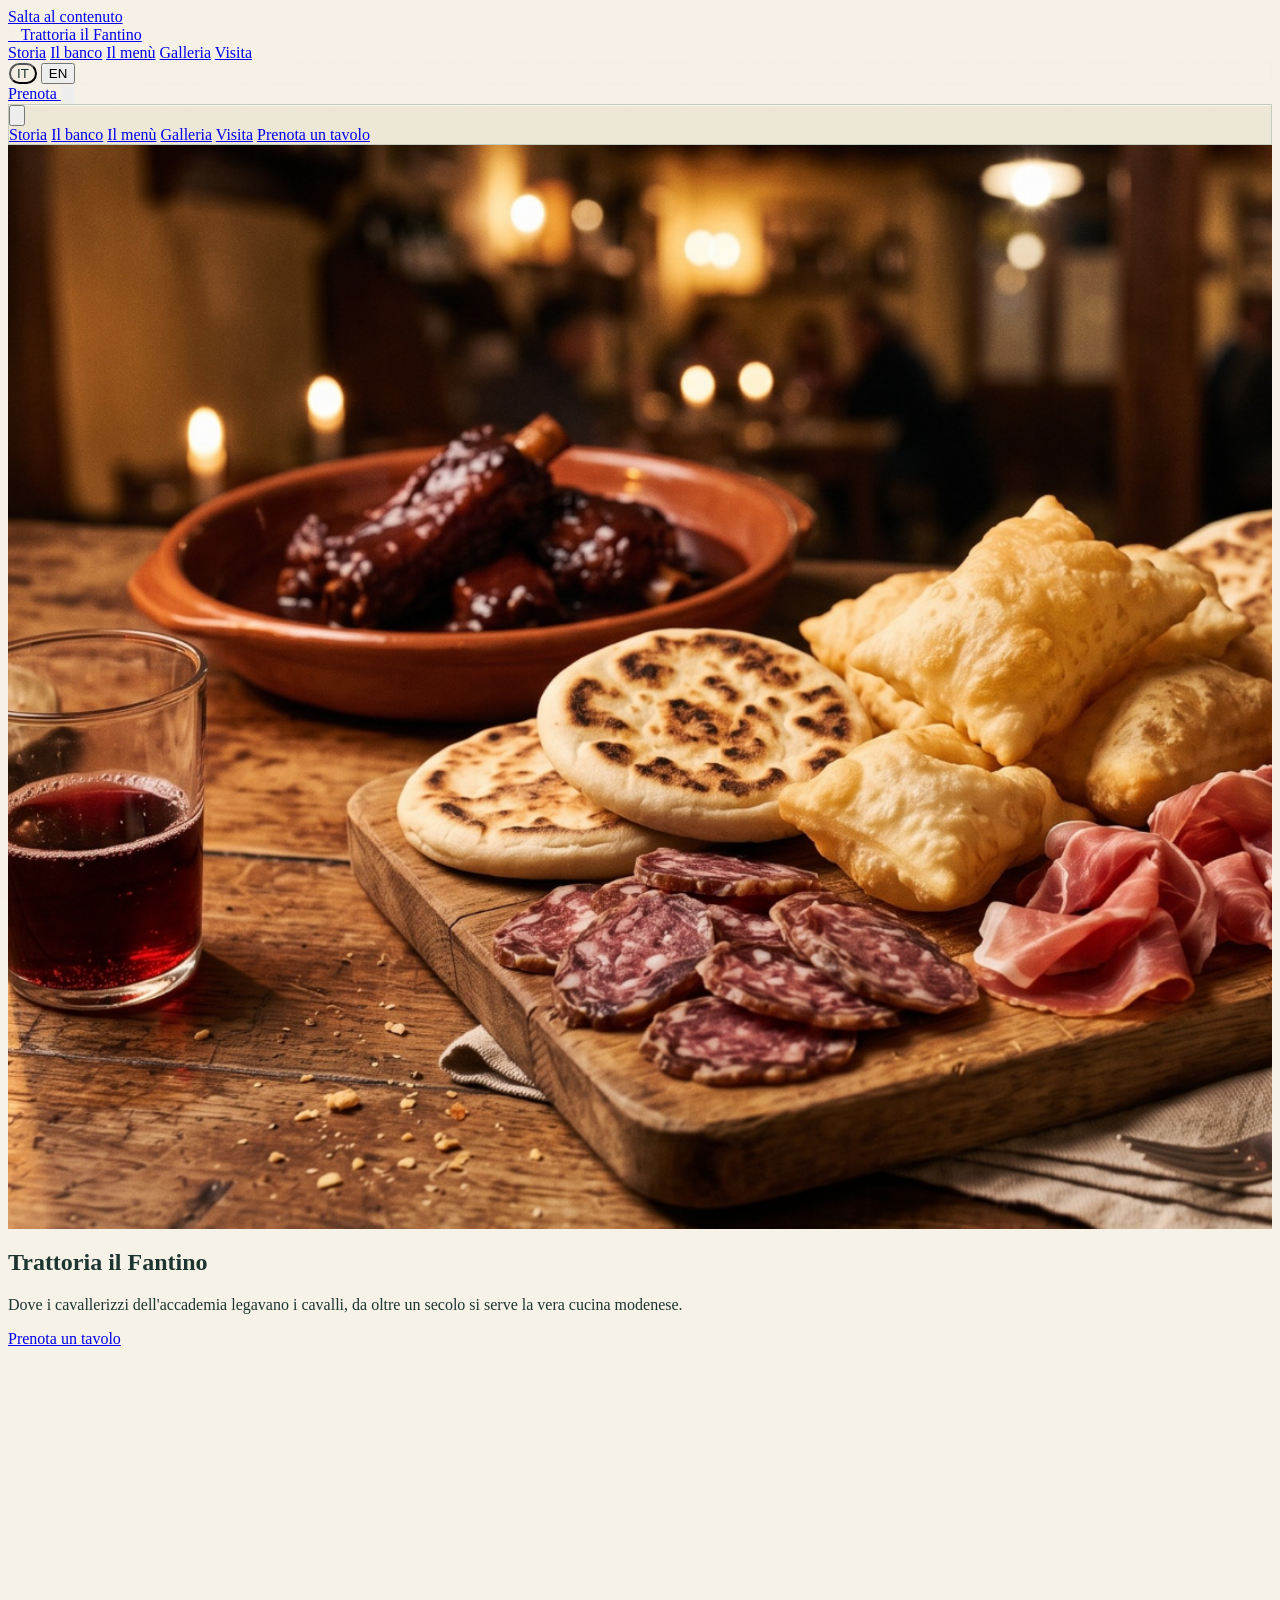
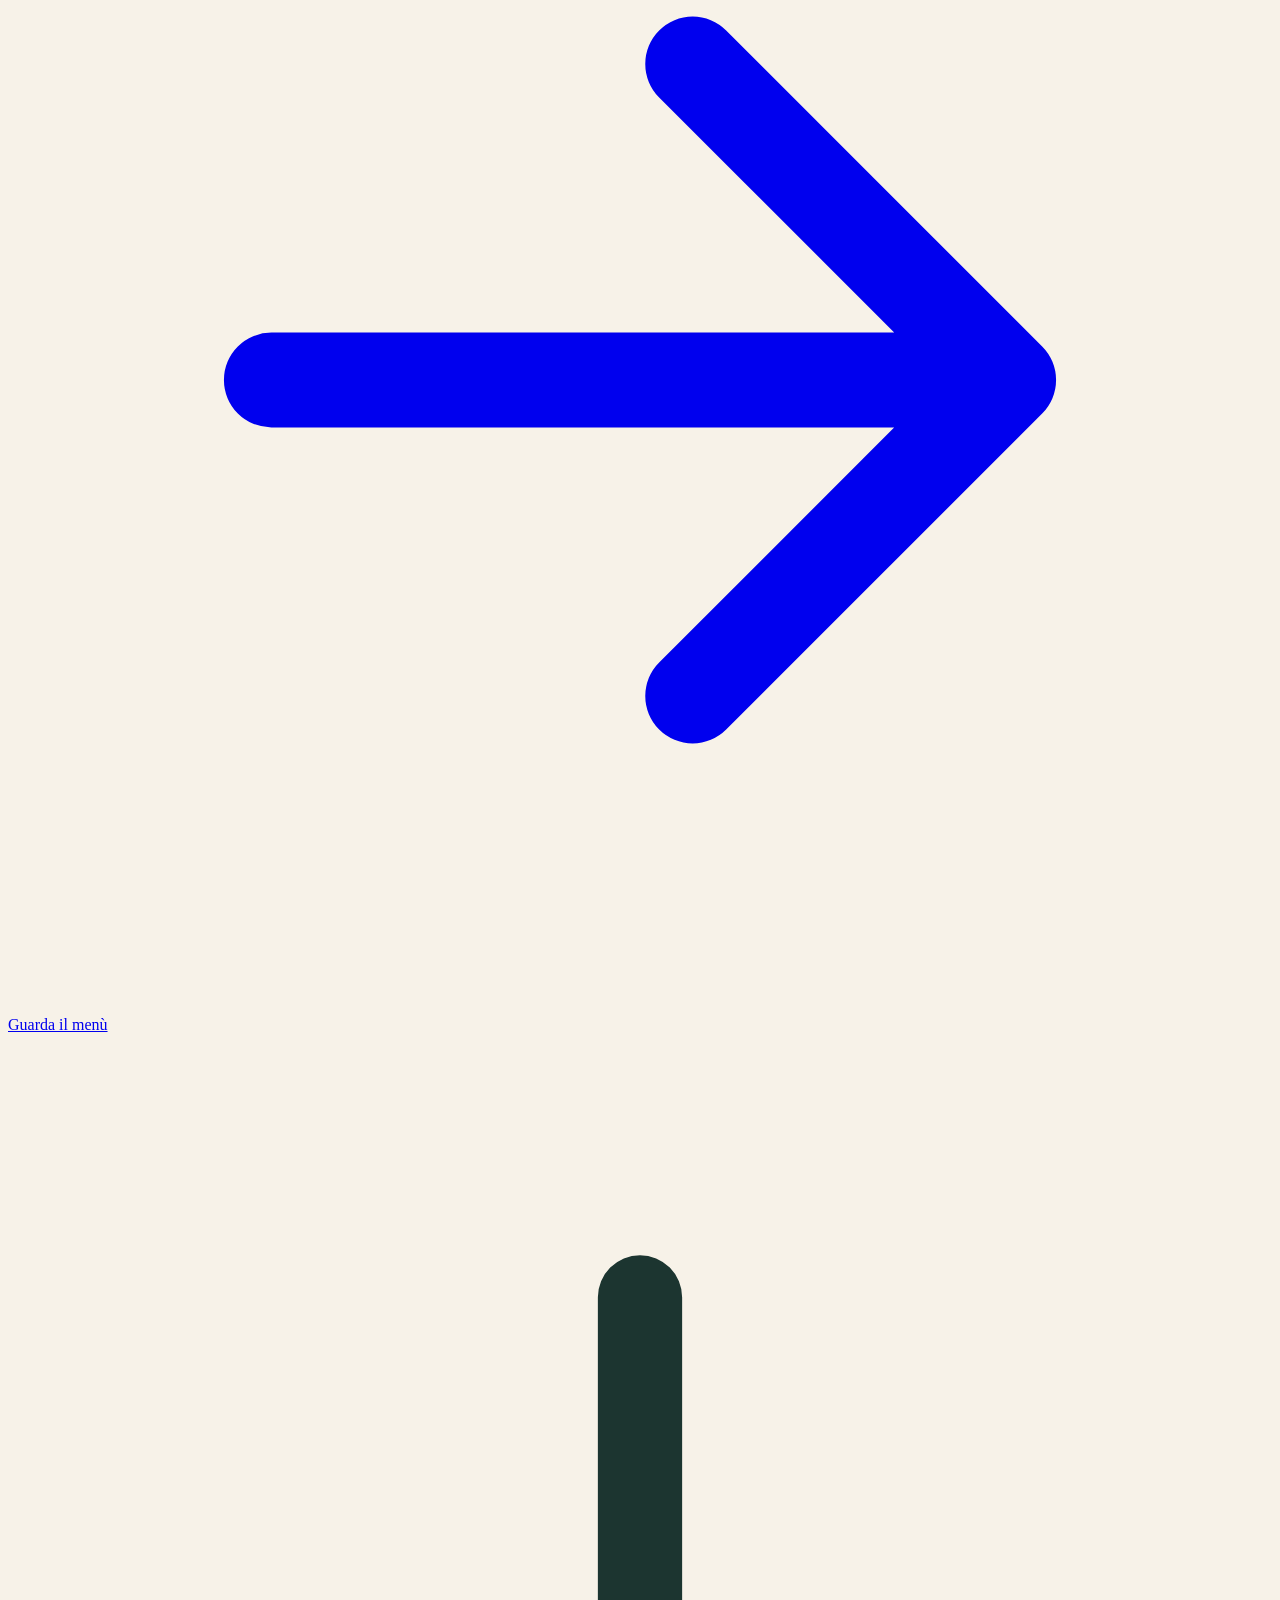
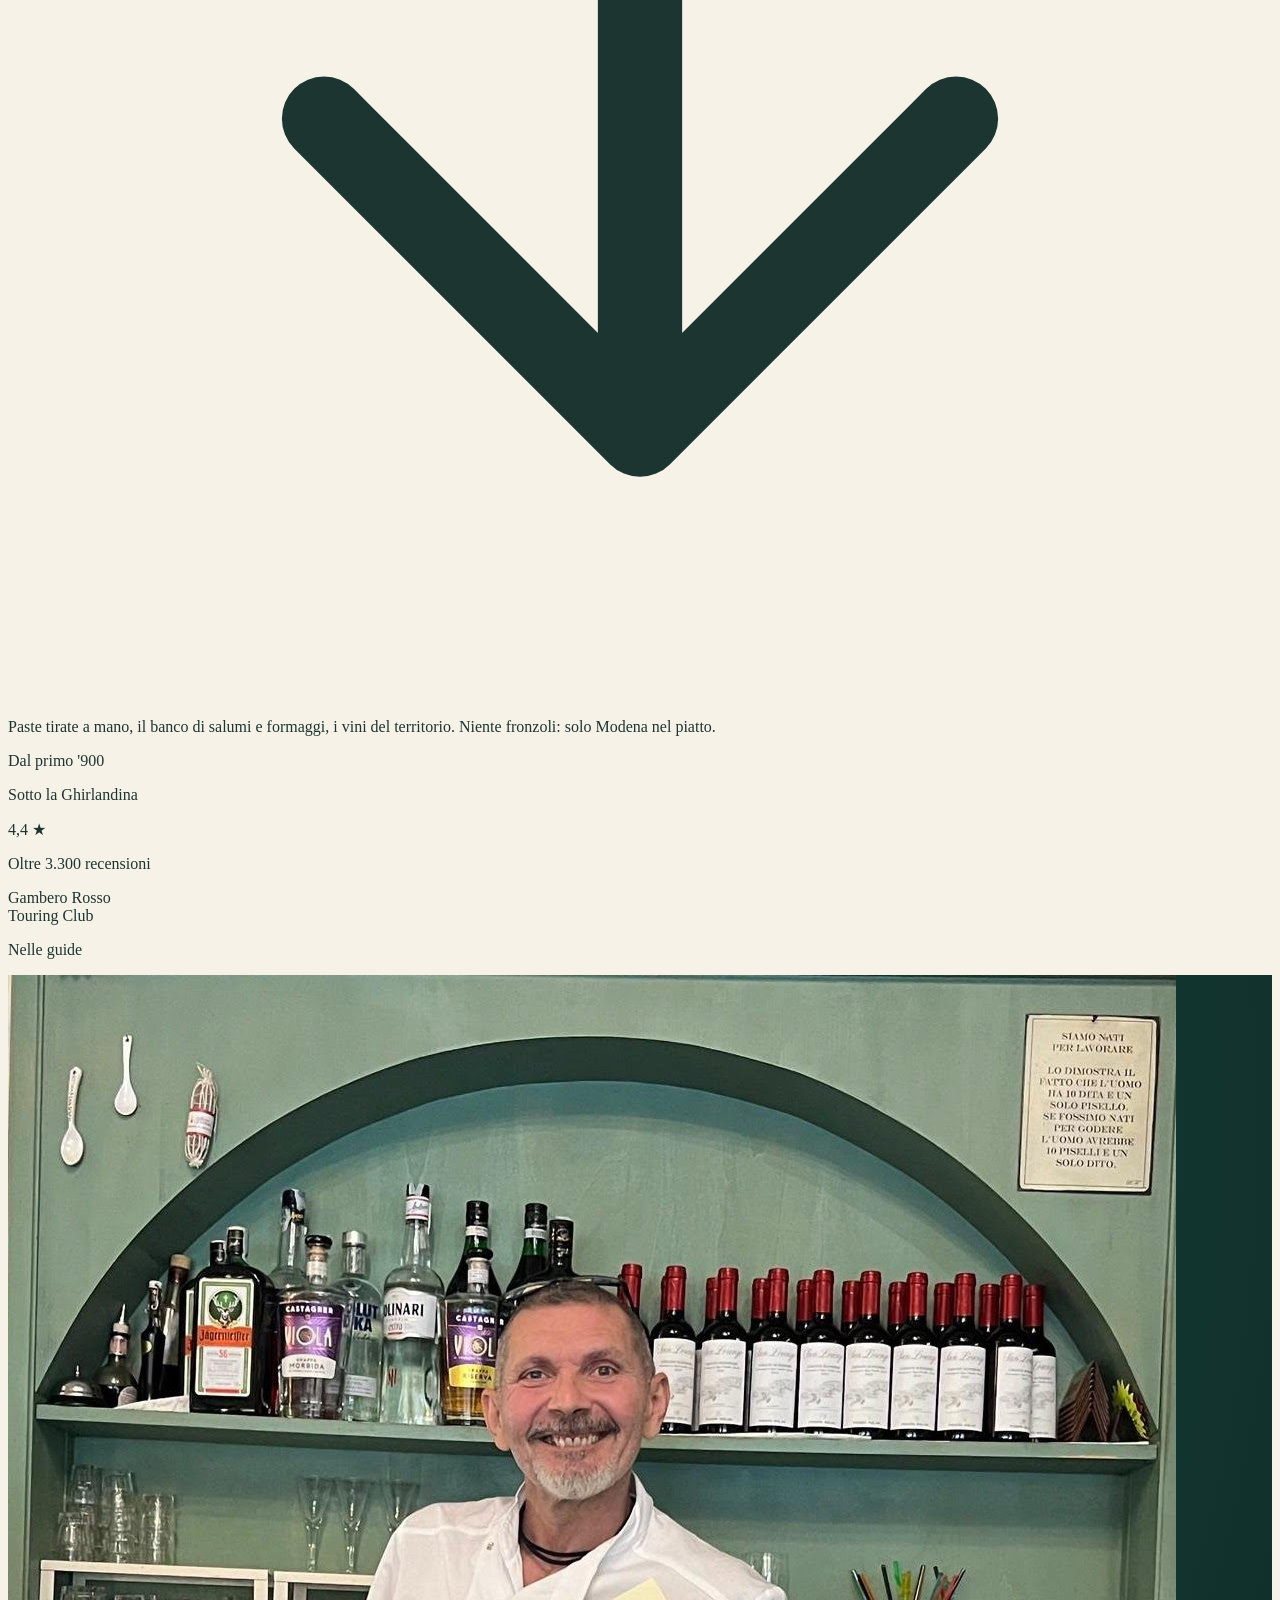
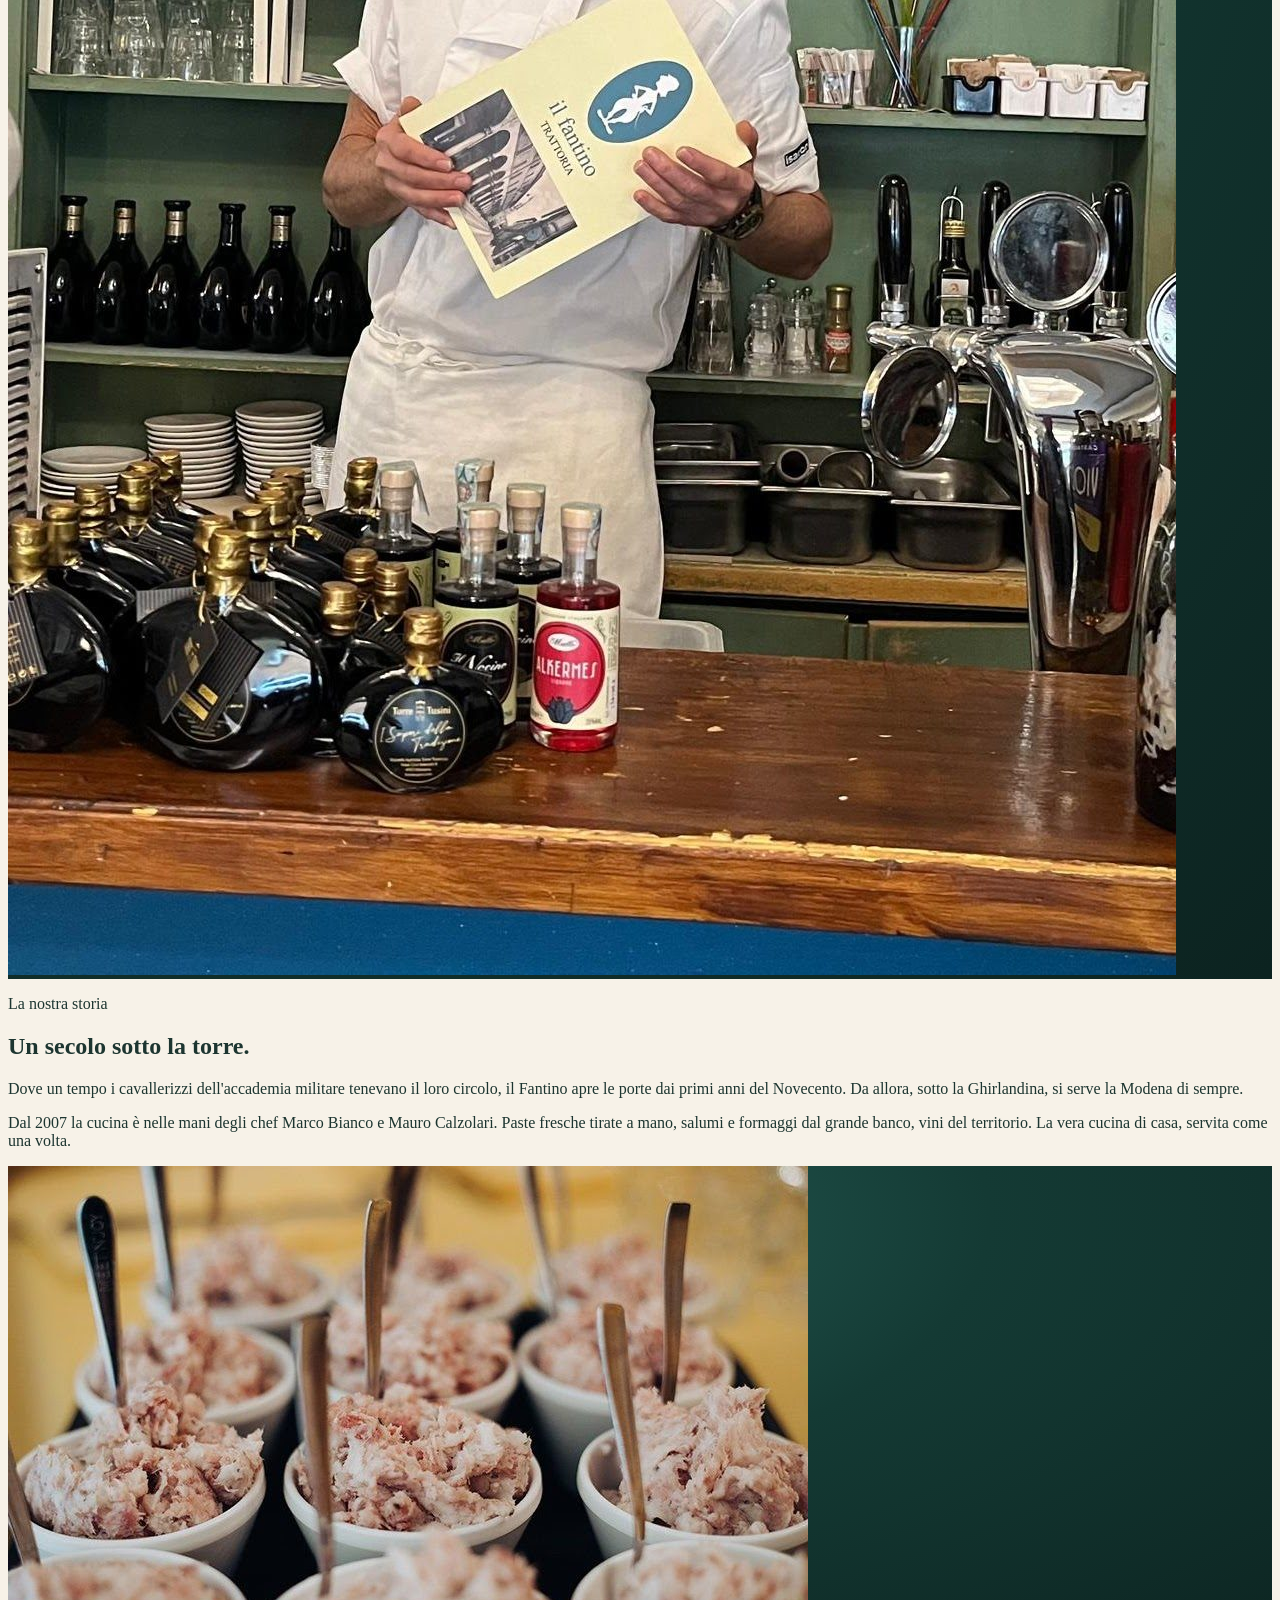
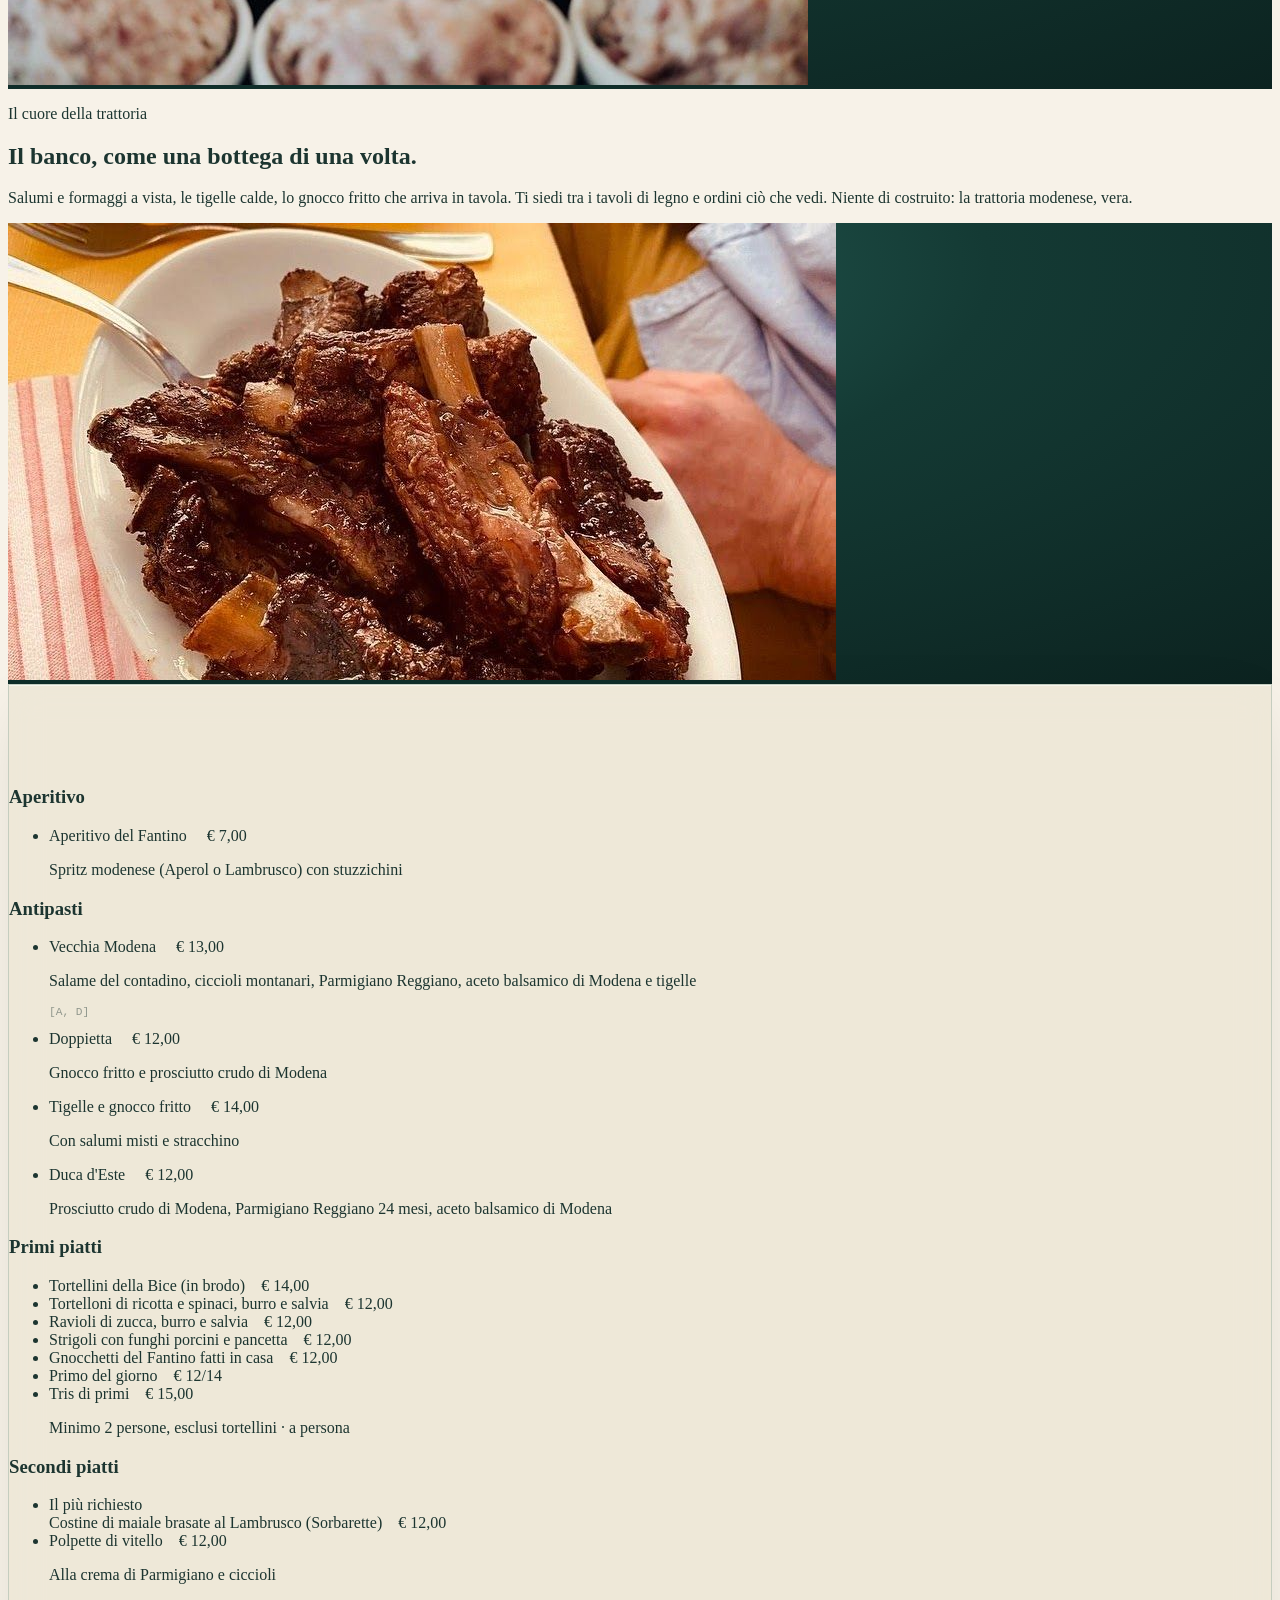
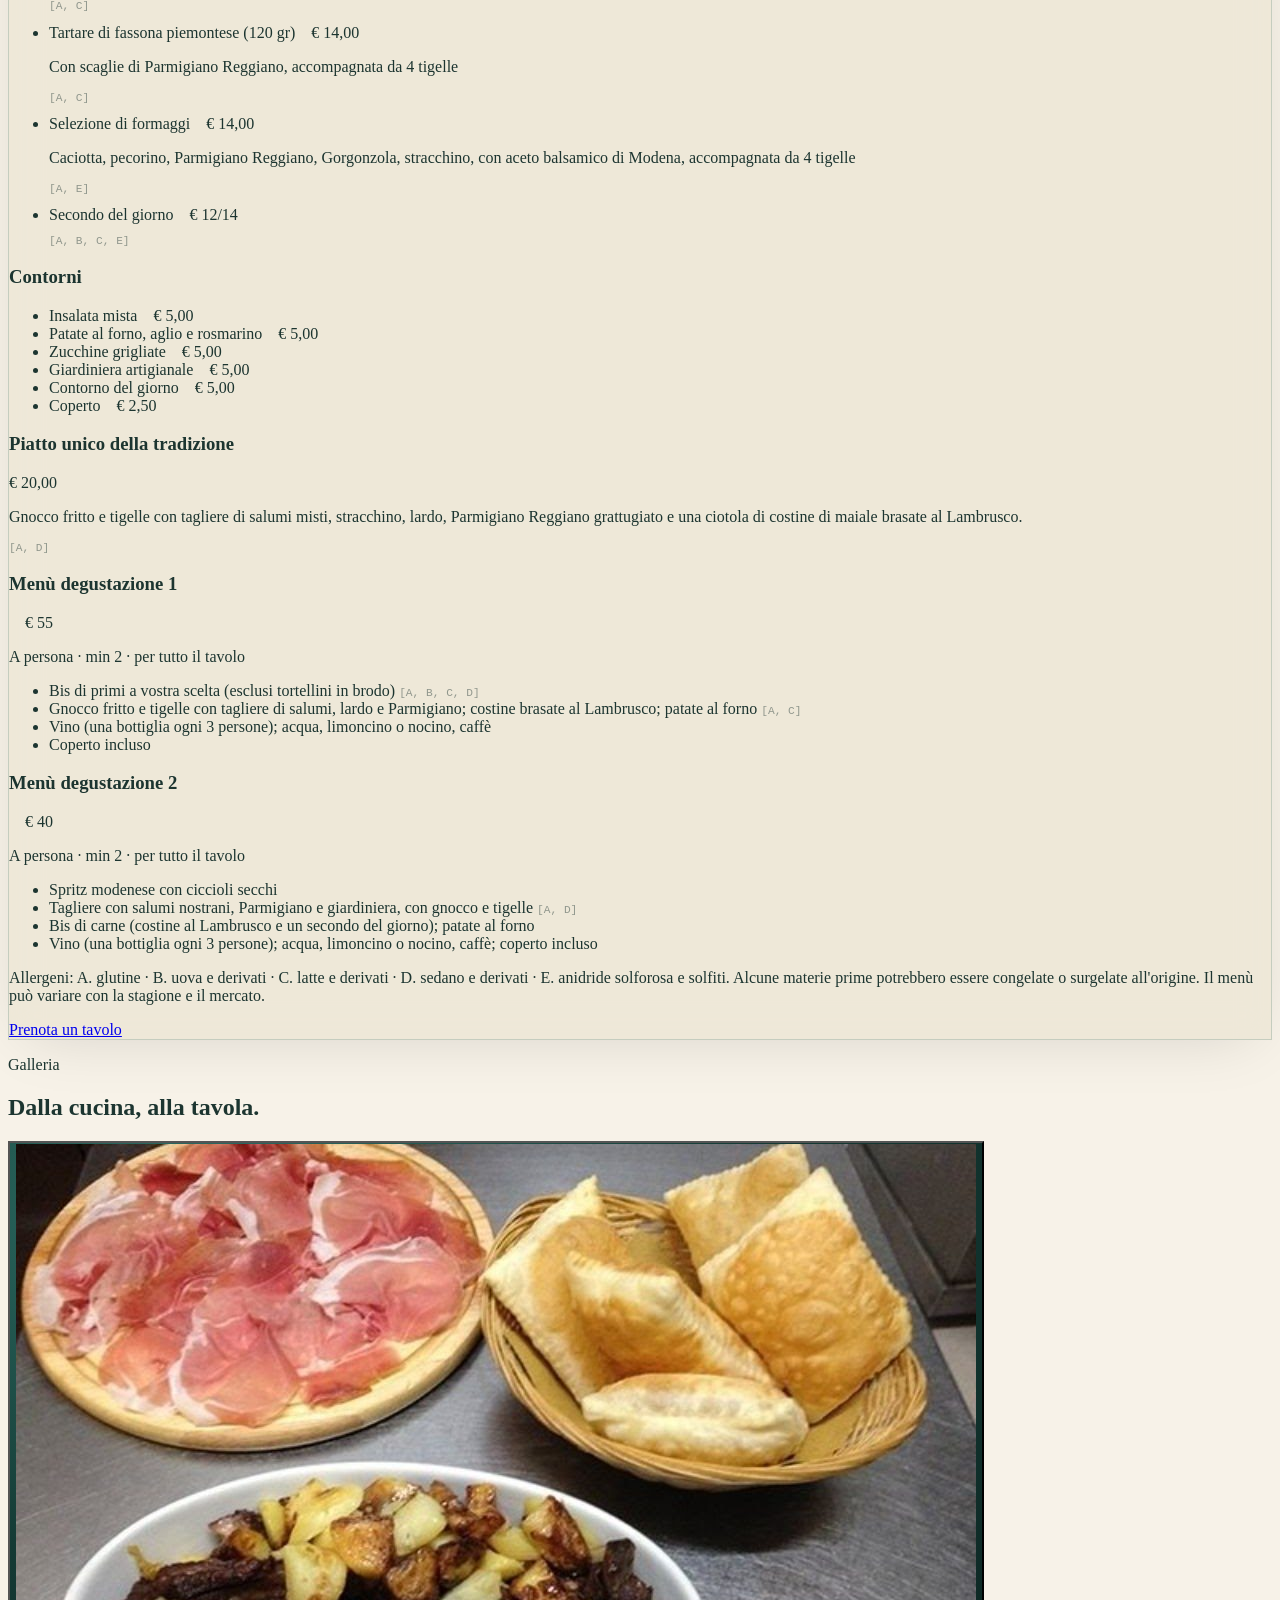
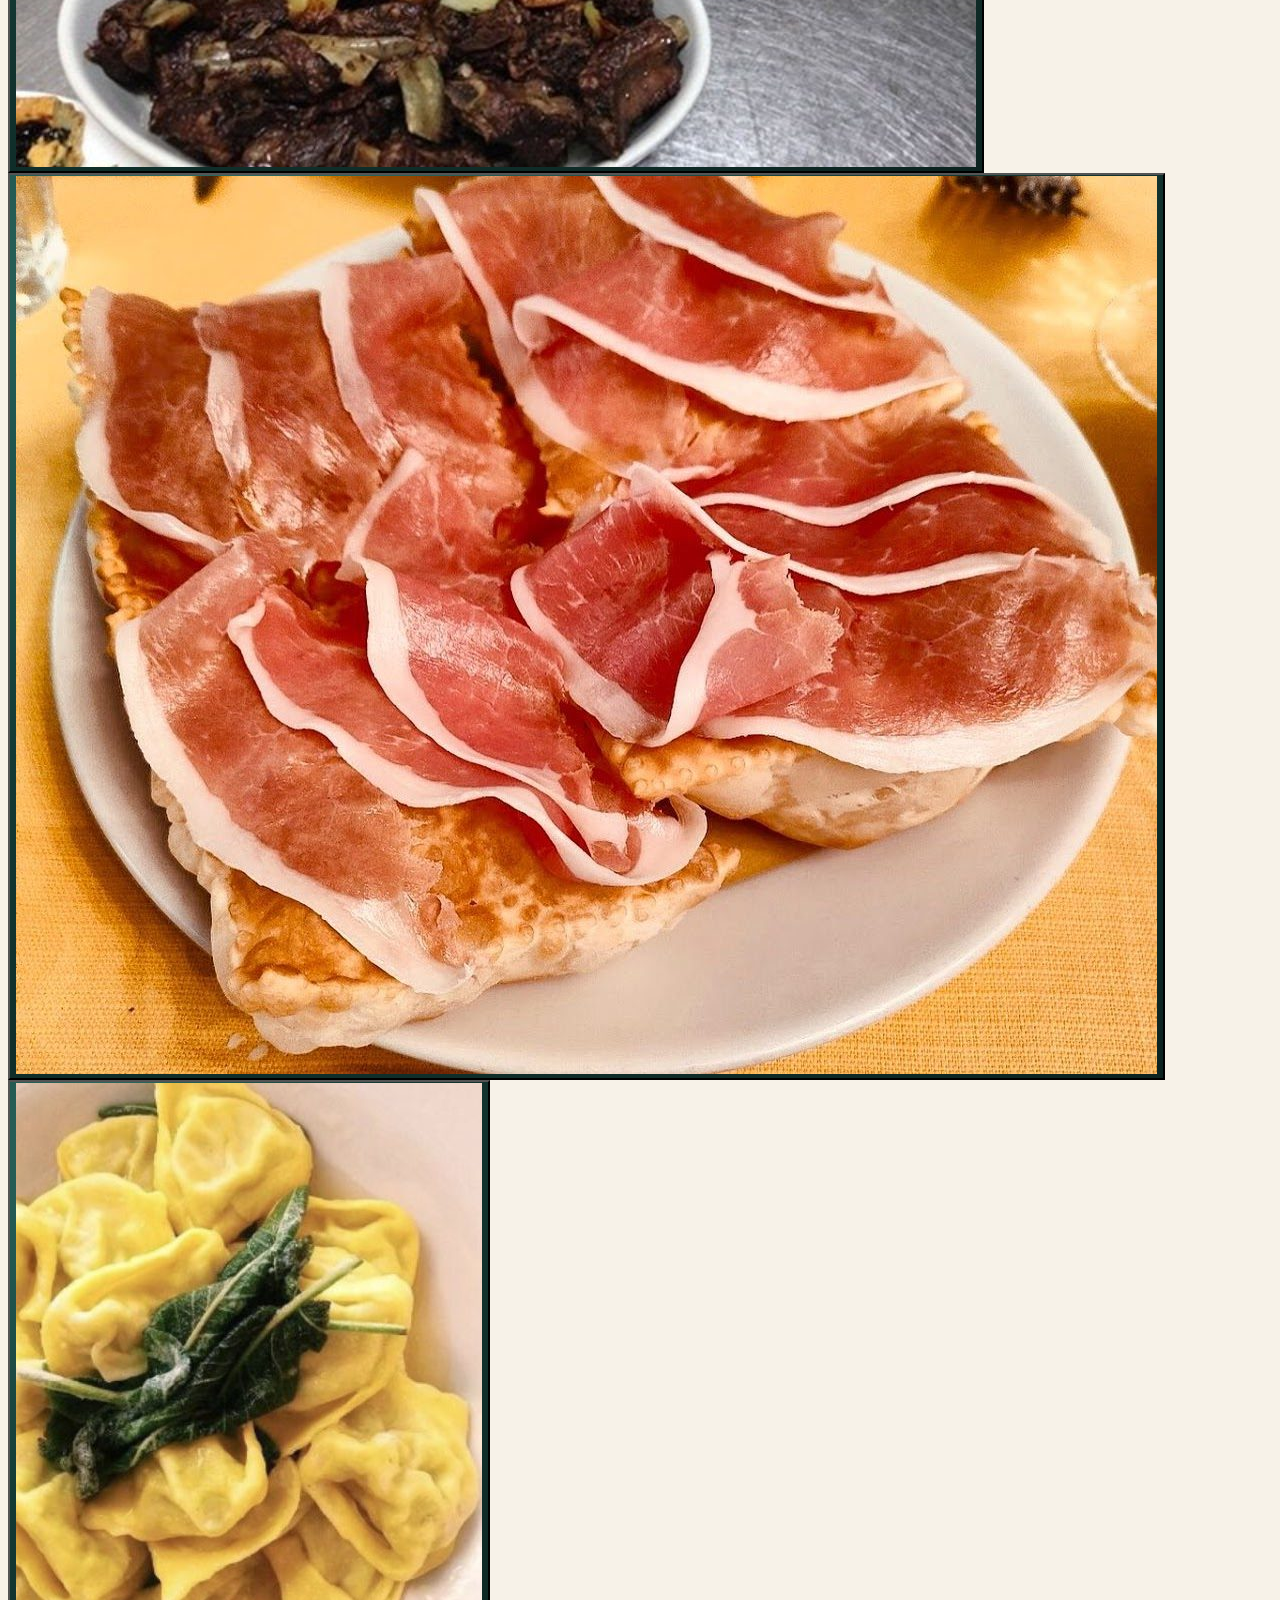
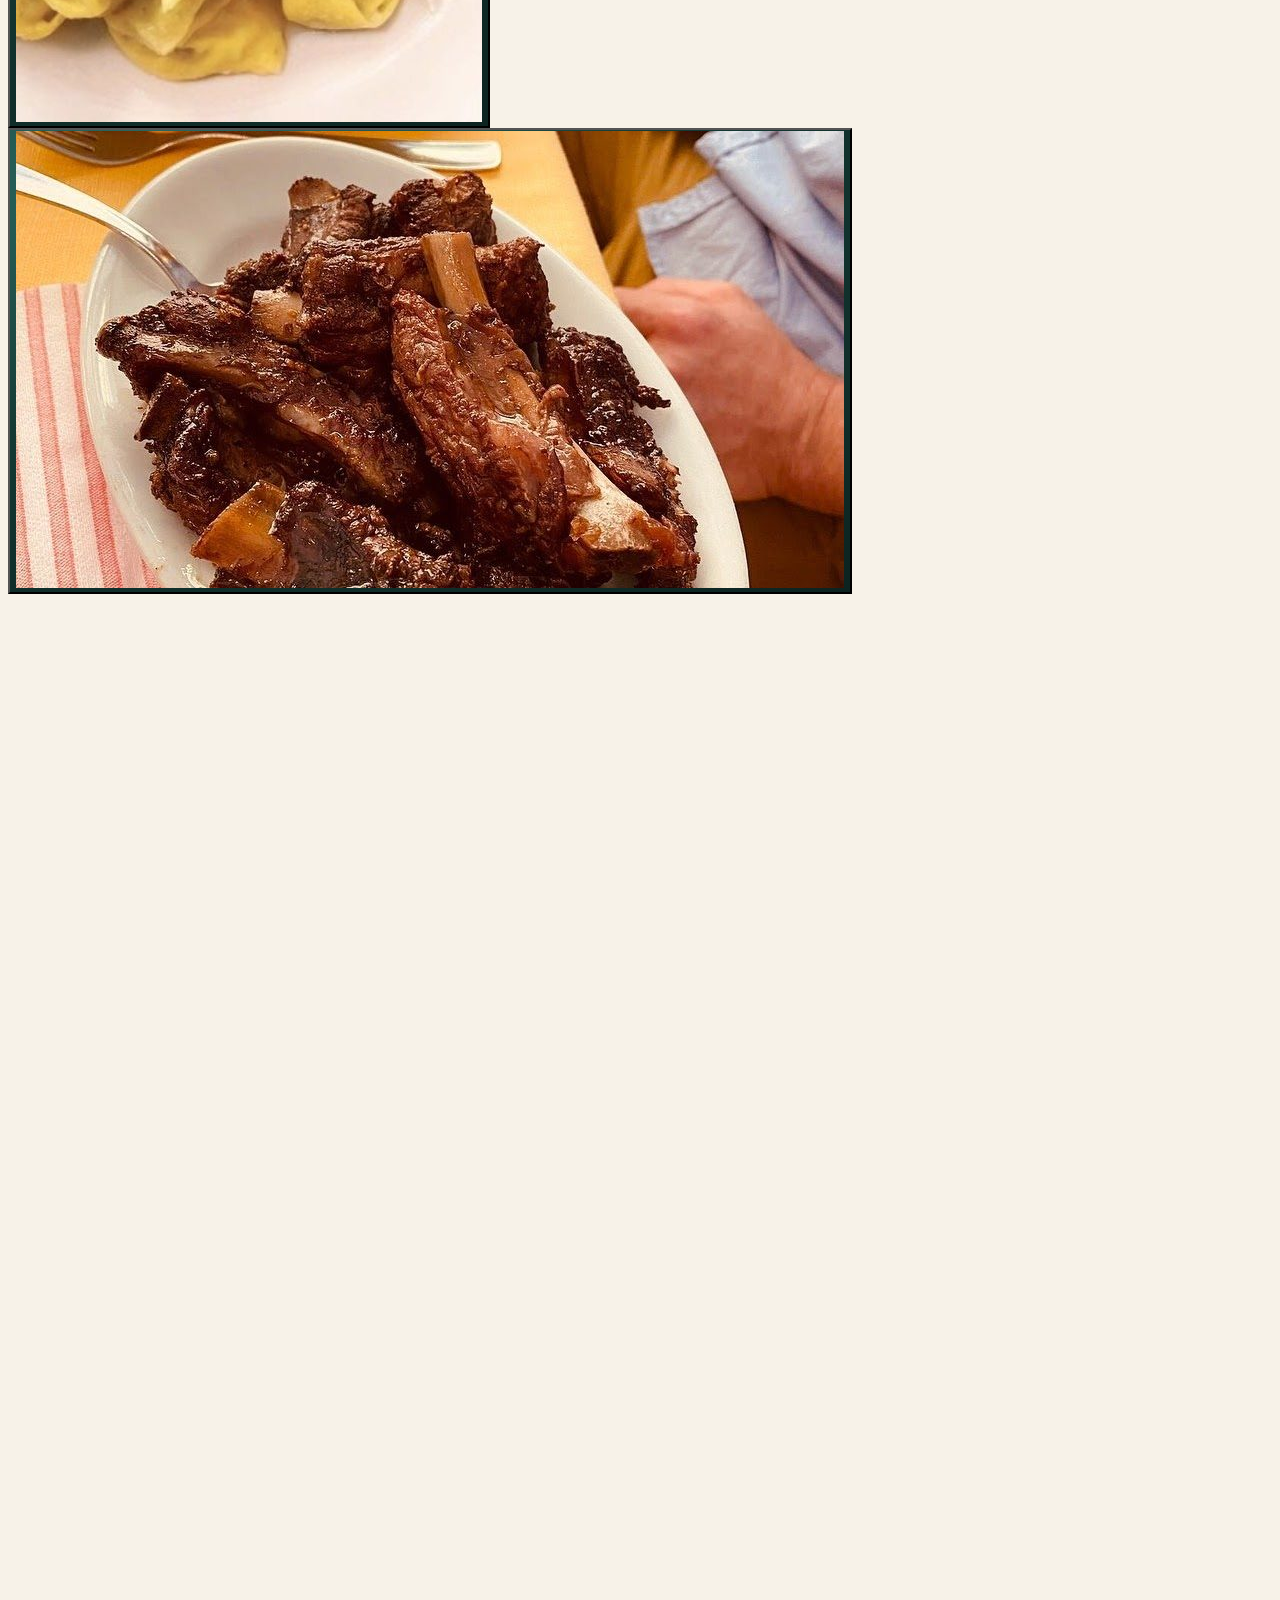
==== commit e06eed8d: "Nav accents: cream on hero, teal on scroll; remaining CTAs to teal - Add .nav-ring / .nav-accent / ." ====
--- a/index.html
+++ b/index.html
@@ -78,6 +78,12 @@
   .leader{ flex:1; height:0; border-bottom:1.5px dotted rgba(46,111,102,.28); transform:translateY(-.32em); margin:0 .5rem; min-width:.5rem; }
   #nav{ color:#F4EFE3; transition:background-color .45s ease, box-shadow .45s ease, padding .45s ease; }
   #nav.scrolled{ background-color:rgba(247,242,232,.94); backdrop-filter:blur(14px) saturate(1.1); -webkit-backdrop-filter:blur(14px) saturate(1.1); box-shadow:0 1px 0 rgba(46,111,102,.18), 0 22px 60px -40px rgba(0,0,0,.12); color:#1C3530; }
+  .nav-ring{ border:1px solid rgba(244,239,227,.5); transition:border-color .45s ease; }
+  #nav.scrolled .nav-ring{ border-color:rgba(46,111,102,.55); }
+  .nav-accent{ color:rgba(244,239,227,.9); border-color:rgba(244,239,227,.65); transition:color .45s ease, border-color .45s ease; }
+  #nav.scrolled .nav-accent{ color:#2E6F66; border-color:rgba(46,111,102,.7); }
+  .lang-on{ background-color:rgba(244,239,227,.85); color:#1C3530; border-radius:9999px; }
+  #nav.scrolled .lang-on{ background-color:#2E6F66; color:#F4EFE3; }
   .ph{ position:relative; overflow:hidden; background:radial-gradient(120% 120% at 20% 10%, #2E6F66 0%, #143A34 48%, #0C2320 100%); }
   .ph-fallback::after{ content:"Foto"; position:absolute; inset:0; display:grid; place-items:center; font-family:'"Hanken Grotesk"',sans-serif; font-size:.7rem; letter-spacing:.12em; text-transform:uppercase; color:rgba(244,239,227,.7); }
   #lightbox{ transition:opacity .35s ease; } #lightbox.show{ opacity:1; pointer-events:auto; }
@@ -128,7 +134,7 @@
 <header id="nav" class="fixed top-0 inset-x-0 z-50 py-4 md:py-5">
   <nav class="mx-auto max-w-content px-5 md:px-8 flex items-center justify-between gap-4" aria-label="Principale">
     <a href="#top" class="group flex items-center gap-2.5 sm:gap-3 min-w-0">
-      <span aria-hidden="true" class="shrink-0 grid place-items-center h-10 w-10 rounded-full border border-gold/70 text-gold font-display italic text-lg leading-none">F</span>
+      <span aria-hidden="true" class="shrink-0 grid place-items-center h-10 w-10 rounded-full border nav-accent font-display italic text-lg leading-none">F</span>
       <span class="font-display text-[1.05rem] sm:text-[1.2rem] tracking-tight truncate">Trattoria il Fantino</span>
     </a>
     <div class="hidden lg:flex items-center gap-8 text-sm tracking-wide opacity-90">
@@ -139,14 +145,14 @@
       <a href="#visita" class="ulink" data-it="Visita" data-en="Visit">Visita</a>
     </div>
     <div class="flex items-center gap-2.5 md:gap-3.5 shrink-0">
-      <div class="flex items-center rounded-full p-0.5 text-xs font-semibold" style="border:1px solid rgba(216,162,74,.5)">
+      <div class="flex items-center rounded-full p-0.5 text-xs font-semibold nav-ring">
         <button id="lang-it" type="button" aria-label="Italiano" class="px-3 py-1.5 rounded-full transition-colors cursor-pointer">IT</button>
         <button id="lang-en" type="button" aria-label="English" class="px-3 py-1.5 rounded-full transition-colors cursor-pointer">EN</button>
       </div>
-      <a href="tel:+39059223646" class="hidden sm:inline-flex items-center gap-2 rounded-full bg-gold px-4 md:px-5 py-2.5 text-sm font-semibold text-forest hover:bg-gold-soft transition-colors cursor-pointer">
+      <a href="tel:+39059223646" class="hidden sm:inline-flex items-center gap-2 rounded-full bg-teal px-4 md:px-5 py-2.5 text-sm font-semibold text-cream hover:bg-teal-soft transition-colors cursor-pointer">
         <span data-it="Prenota" data-en="Reserve">Prenota</span>
       </a>
-      <button id="menu-btn" type="button" aria-label="Apri il menù" aria-expanded="false" aria-controls="mobile-menu" class="lg:hidden grid place-items-center h-10 w-10 rounded-full cursor-pointer" style="border:1px solid rgba(216,162,74,.5)">
+      <button id="menu-btn" type="button" aria-label="Apri il menù" aria-expanded="false" aria-controls="mobile-menu" class="lg:hidden grid place-items-center h-10 w-10 rounded-full cursor-pointer nav-ring">
         <svg class="h-5 w-5" viewBox="0 0 24 24" fill="none" stroke="currentColor" stroke-width="1.7" stroke-linecap="round"><path d="M4 7h16M4 12h16M4 17h16"/></svg>
       </button>
     </div>
@@ -163,7 +169,7 @@
       <a href="#menu" class="py-2.5 border-b border-line" data-it="Il menù" data-en="Menu">Il menù</a>
       <a href="#galleria" class="py-2.5 border-b border-line" data-it="Galleria" data-en="Gallery">Galleria</a>
       <a href="#visita" class="py-2.5 border-b border-line" data-it="Visita" data-en="Visit">Visita</a>
-      <a href="tel:+39059223646" class="mt-3 inline-flex justify-center items-center gap-2 rounded-full bg-gold px-5 py-3 text-base font-semibold text-forest cursor-pointer"><span data-it="Prenota un tavolo" data-en="Reserve a table">Prenota un tavolo</span></a>
+      <a href="tel:+39059223646" class="mt-3 inline-flex justify-center items-center gap-2 rounded-full bg-teal px-5 py-3 text-base font-semibold text-cream cursor-pointer"><span data-it="Prenota un tavolo" data-en="Reserve a table">Prenota un tavolo</span></a>
     </div>
   </div>
 </header>
@@ -176,10 +182,10 @@
   <div aria-hidden="true" class="absolute inset-0 scrim-hero"></div>
   <div aria-hidden="true" class="absolute inset-0 green-glow"></div>
   <div class="relative h-full mx-auto max-w-content px-5 md:px-8 flex flex-col justify-end pb-20 md:pb-24">
-    <h1 class="intro mt-5 font-display font-medium text-cream leading-[.92] tracking-[-.02em] text-[clamp(3rem,11vw,8rem)]" style="animation-delay:.15s">Trattoria <span class="italic text-gold">il Fantino</span></h1>
+    <h1 class="intro mt-5 font-display font-medium text-cream leading-[.92] tracking-[-.02em] text-[clamp(3rem,11vw,8rem)]" style="animation-delay:.15s">Trattoria <span class="italic">il Fantino</span></h1>
     <p class="intro mt-6 max-w-2xl text-cream/90 text-xl md:text-2xl font-display leading-snug" style="animation-delay:.3s" data-it="Dove i cavallerizzi dell'accademia legavano i cavalli, da oltre un secolo si serve la vera cucina modenese." data-en="Where the academy's riders once tied their horses, true Modenese cooking has been served for over a century.">Dove i cavallerizzi dell'accademia legavano i cavalli, da oltre un secolo si serve la vera cucina modenese.</p>
     <div class="intro mt-9 flex flex-col sm:flex-row sm:flex-wrap items-center sm:justify-start gap-3.5" style="animation-delay:.5s">
-      <a href="tel:+39059223646" class="inline-flex items-center gap-2 rounded-full bg-gold px-7 py-3.5 text-sm font-semibold text-forest shadow-lg hover:bg-gold-soft transition-colors cursor-pointer"><span data-it="Prenota un tavolo" data-en="Reserve a table">Prenota un tavolo</span><svg class="h-4 w-4" viewBox="0 0 24 24" fill="none" stroke="currentColor" stroke-width="1.8" stroke-linecap="round" stroke-linejoin="round"><path d="M5 12h14M13 6l6 6-6 6"/></svg></a>
+      <a href="tel:+39059223646" class="inline-flex items-center gap-2 rounded-full bg-teal px-7 py-3.5 text-sm font-semibold text-cream shadow-lg hover:bg-teal-soft transition-colors cursor-pointer"><span data-it="Prenota un tavolo" data-en="Reserve a table">Prenota un tavolo</span><svg class="h-4 w-4" viewBox="0 0 24 24" fill="none" stroke="currentColor" stroke-width="1.8" stroke-linecap="round" stroke-linejoin="round"><path d="M5 12h14M13 6l6 6-6 6"/></svg></a>
       <a href="#menu" class="inline-flex items-center gap-2 rounded-full border border-cream/40 px-7 py-3.5 text-sm font-semibold text-cream hover:bg-cream/10 transition-colors cursor-pointer"><span data-it="Guarda il menù" data-en="See the menu">Guarda il menù</span></a>
     </div>
   </div>
@@ -412,7 +418,7 @@
       <p class="reveal mt-8 text-xs text-forest/45 leading-relaxed" data-it="Allergeni: A. glutine · B. uova e derivati · C. latte e derivati · D. sedano e derivati · E. anidride solforosa e solfiti. Alcune materie prime potrebbero essere congelate o surgelate all'origine. Il menù può variare con la stagione e il mercato." data-en="Allergens: A. gluten · B. eggs · C. milk/dairy · D. celery · E. sulphur dioxide and sulphites. Some ingredients may be frozen at origin. The menu may change with the season and the market.">Allergeni: A. glutine · B. uova e derivati · C. latte e derivati · D. sedano e derivati · E. anidride solforosa e solfiti. Alcune materie prime potrebbero essere congelate o surgelate all'origine. Il menù può variare con la stagione e il mercato.</p>
 
       <div class="mt-10 text-center">
-        <a href="tel:+39059223646" class="inline-flex items-center gap-2 rounded-full bg-gold px-7 py-3.5 text-sm font-semibold text-forest hover:bg-gold-soft transition-colors cursor-pointer"><span data-it="Prenota un tavolo" data-en="Reserve a table">Prenota un tavolo</span></a>
+        <a href="tel:+39059223646" class="inline-flex items-center gap-2 rounded-full bg-teal px-7 py-3.5 text-sm font-semibold text-cream hover:bg-teal-soft transition-colors cursor-pointer"><span data-it="Prenota un tavolo" data-en="Reserve a table">Prenota un tavolo</span></a>
       </div>
     </div>
   </div>
@@ -446,10 +452,10 @@
       <dl class="reveal mt-10 space-y-7">
         <div class="flex gap-4"><span aria-hidden="true" class="mt-0.5 grid place-items-center h-10 w-10 shrink-0 rounded-full bg-golddark/10 text-golddark"><svg class="h-5 w-5" viewBox="0 0 24 24" fill="none" stroke="currentColor" stroke-width="1.6" stroke-linecap="round" stroke-linejoin="round"><path d="M20 10c0 6-8 12-8 12s-8-6-8-12a8 8 0 0 1 16 0Z"/><circle cx="12" cy="10" r="3"/></svg></span><div><dt class="text-xs uppercase tracking-wider text-forest/50" data-it="Indirizzo" data-en="Address">Indirizzo</dt><dd class="mt-1 font-display text-xl text-forest">Via Donzi 7, 41121 Modena</dd></div></div>
         <div class="flex gap-4"><span aria-hidden="true" class="mt-0.5 grid place-items-center h-10 w-10 shrink-0 rounded-full bg-golddark/10 text-golddark"><svg class="h-5 w-5" viewBox="0 0 24 24" fill="none" stroke="currentColor" stroke-width="1.6" stroke-linecap="round" stroke-linejoin="round"><circle cx="12" cy="12" r="9"/><path d="M12 7v5l3 2"/></svg></span><div><dt class="text-xs uppercase tracking-wider text-forest/50" data-it="Orari" data-en="Hours">Orari</dt><dd class="mt-1 text-forest/80 leading-relaxed" data-it="Mar–Ven: 12:30–14:00 · 19:15–22:30<br/>Sab: 12:30–14:30 · 19:15–22:30<br/>Dom: 12:30–14:30 · Lun: chiuso" data-en="Tue–Fri: 12:30–14:00 · 19:15–22:30<br/>Sat: 12:30–14:30 · 19:15–22:30<br/>Sun: 12:30–14:30 · Mon: closed">Mar–Ven: 12:30–14:00 · 19:15–22:30<br/>Sab: 12:30–14:30 · 19:15–22:30<br/>Dom: 12:30–14:30 · Lun: chiuso</dd></div></div>
-        <div class="flex gap-4"><span aria-hidden="true" class="mt-0.5 grid place-items-center h-10 w-10 shrink-0 rounded-full bg-golddark/10 text-golddark"><svg class="h-5 w-5" viewBox="0 0 24 24" fill="none" stroke="currentColor" stroke-width="1.6" stroke-linecap="round" stroke-linejoin="round"><path d="M22 16.92v3a2 2 0 0 1-2.18 2 19.79 19.79 0 0 1-8.63-3.07 19.5 19.5 0 0 1-6-6 19.79 19.79 0 0 1-3.07-8.67A2 2 0 0 1 4.11 2h3a2 2 0 0 1 2 1.72c.13.96.36 1.9.7 2.81a2 2 0 0 1-.45 2.11L8.09 9.91a16 16 0 0 0 6 6l1.27-1.27a2 2 0 0 1 2.11-.45c.9.34 1.85.57 2.81.7A2 2 0 0 1 22 16.92Z"/></svg></span><div><dt class="text-xs uppercase tracking-wider text-forest/50" data-it="Prenotazioni" data-en="Reservations">Prenotazioni</dt><dd class="mt-1 font-display text-xl text-forest"><a href="tel:+39059223646" class="ulink hover:text-golddark transition-colors">059 223646</a></dd></div></div>
+        <div class="flex gap-4"><span aria-hidden="true" class="mt-0.5 grid place-items-center h-10 w-10 shrink-0 rounded-full bg-golddark/10 text-golddark"><svg class="h-5 w-5" viewBox="0 0 24 24" fill="none" stroke="currentColor" stroke-width="1.6" stroke-linecap="round" stroke-linejoin="round"><path d="M22 16.92v3a2 2 0 0 1-2.18 2 19.79 19.79 0 0 1-8.63-3.07 19.5 19.5 0 0 1-6-6 19.79 19.79 0 0 1-3.07-8.67A2 2 0 0 1 4.11 2h3a2 2 0 0 1 2 1.72c.13.96.36 1.9.7 2.81a2 2 0 0 1-.45 2.11L8.09 9.91a16 16 0 0 0 6 6l1.27-1.27a2 2 0 0 1 2.11-.45c.9.34 1.85.57 2.81.7A2 2 0 0 1 22 16.92Z"/></svg></span><div><dt class="text-xs uppercase tracking-wider text-forest/50" data-it="Prenotazioni" data-en="Reservations">Prenotazioni</dt><dd class="mt-1 font-display text-xl text-forest"><a href="tel:+39059223646" class="ulink hover:text-teal transition-colors">059 223646</a></dd></div></div>
       </dl>
       <div class="reveal mt-10 flex flex-col sm:flex-row sm:flex-wrap items-center sm:justify-start gap-3.5">
-        <a href="tel:+39059223646" class="inline-flex items-center gap-2 rounded-full bg-gold px-7 py-3.5 text-sm font-semibold text-forest hover:bg-gold-soft transition-colors cursor-pointer"><span data-it="Chiama per prenotare" data-en="Call to reserve">Chiama per prenotare</span></a>
+        <a href="tel:+39059223646" class="inline-flex items-center gap-2 rounded-full bg-teal px-7 py-3.5 text-sm font-semibold text-cream hover:bg-teal-soft transition-colors cursor-pointer"><span data-it="Chiama per prenotare" data-en="Call to reserve">Chiama per prenotare</span></a>
         <a href="https://trattoriailfantino.plateform.app/welcome" target="_blank" rel="noopener" class="inline-flex items-center gap-2 rounded-full border border-teal/40 text-forest px-7 py-3.5 text-sm font-semibold hover:bg-teal/10 transition-colors cursor-pointer"><span data-it="Prenota online" data-en="Book online">Prenota online</span></a>
         <a href="https://www.google.com/maps/dir/?api=1&destination=Trattoria%20il%20Fantino%2C%20Via%20Donzi%207%2C%2041121%20Modena" target="_blank" rel="noopener" class="inline-flex items-center gap-2 rounded-full border border-forest/25 px-7 py-3.5 text-sm font-semibold text-forest hover:bg-forest/5 transition-colors cursor-pointer"><span data-it="Indicazioni" data-en="Directions">Indicazioni</span></a>
       </div>
@@ -496,7 +502,7 @@
   document.getElementById('year').textContent = new Date().getFullYear();
 
   (function(){ var btnIt=document.getElementById('lang-it'), btnEn=document.getElementById('lang-en');
-    function paint(lg){ [btnIt,btnEn].forEach(function(b){ b.classList.remove('bg-gold','text-forest'); }); var on=lg==='it'?btnIt:btnEn; on.classList.add('bg-gold','text-forest'); }
+    function paint(lg){ [btnIt,btnEn].forEach(function(b){ b.classList.remove('lang-on'); }); var on=lg==='it'?btnIt:btnEn; on.classList.add('lang-on'); }
     function setLang(lg){ document.documentElement.lang=lg; document.querySelectorAll('[data-'+lg+']').forEach(function(el){ var v=el.getAttribute('data-'+lg); if(v!==null) el.innerHTML=v; }); try{ localStorage.setItem('fantino-lang',lg); }catch(e){} paint(lg); }
     btnIt.addEventListener('click', function(){ setLang('it'); }); btnEn.addEventListener('click', function(){ setLang('en'); });
     var saved='it'; try{ saved=localStorage.getItem('fantino-lang')||'it'; }catch(e){} setLang(saved); })();
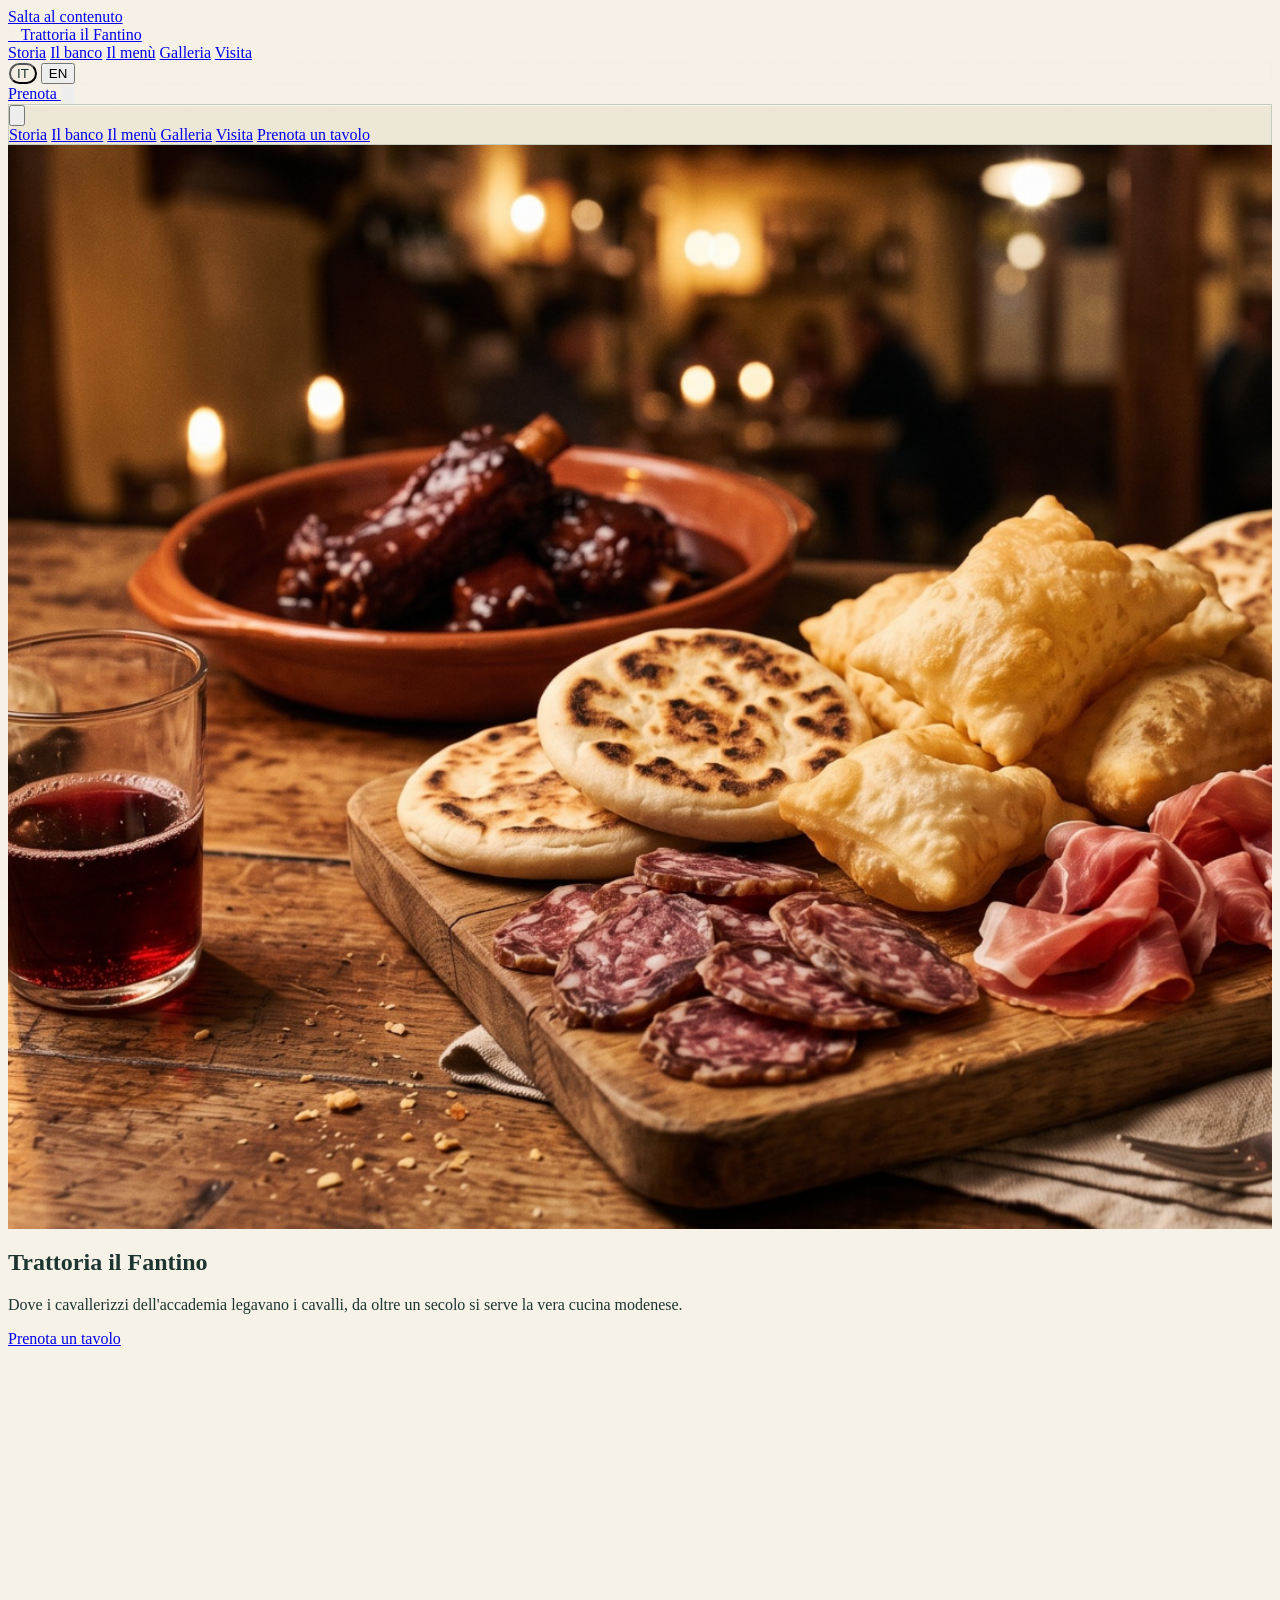
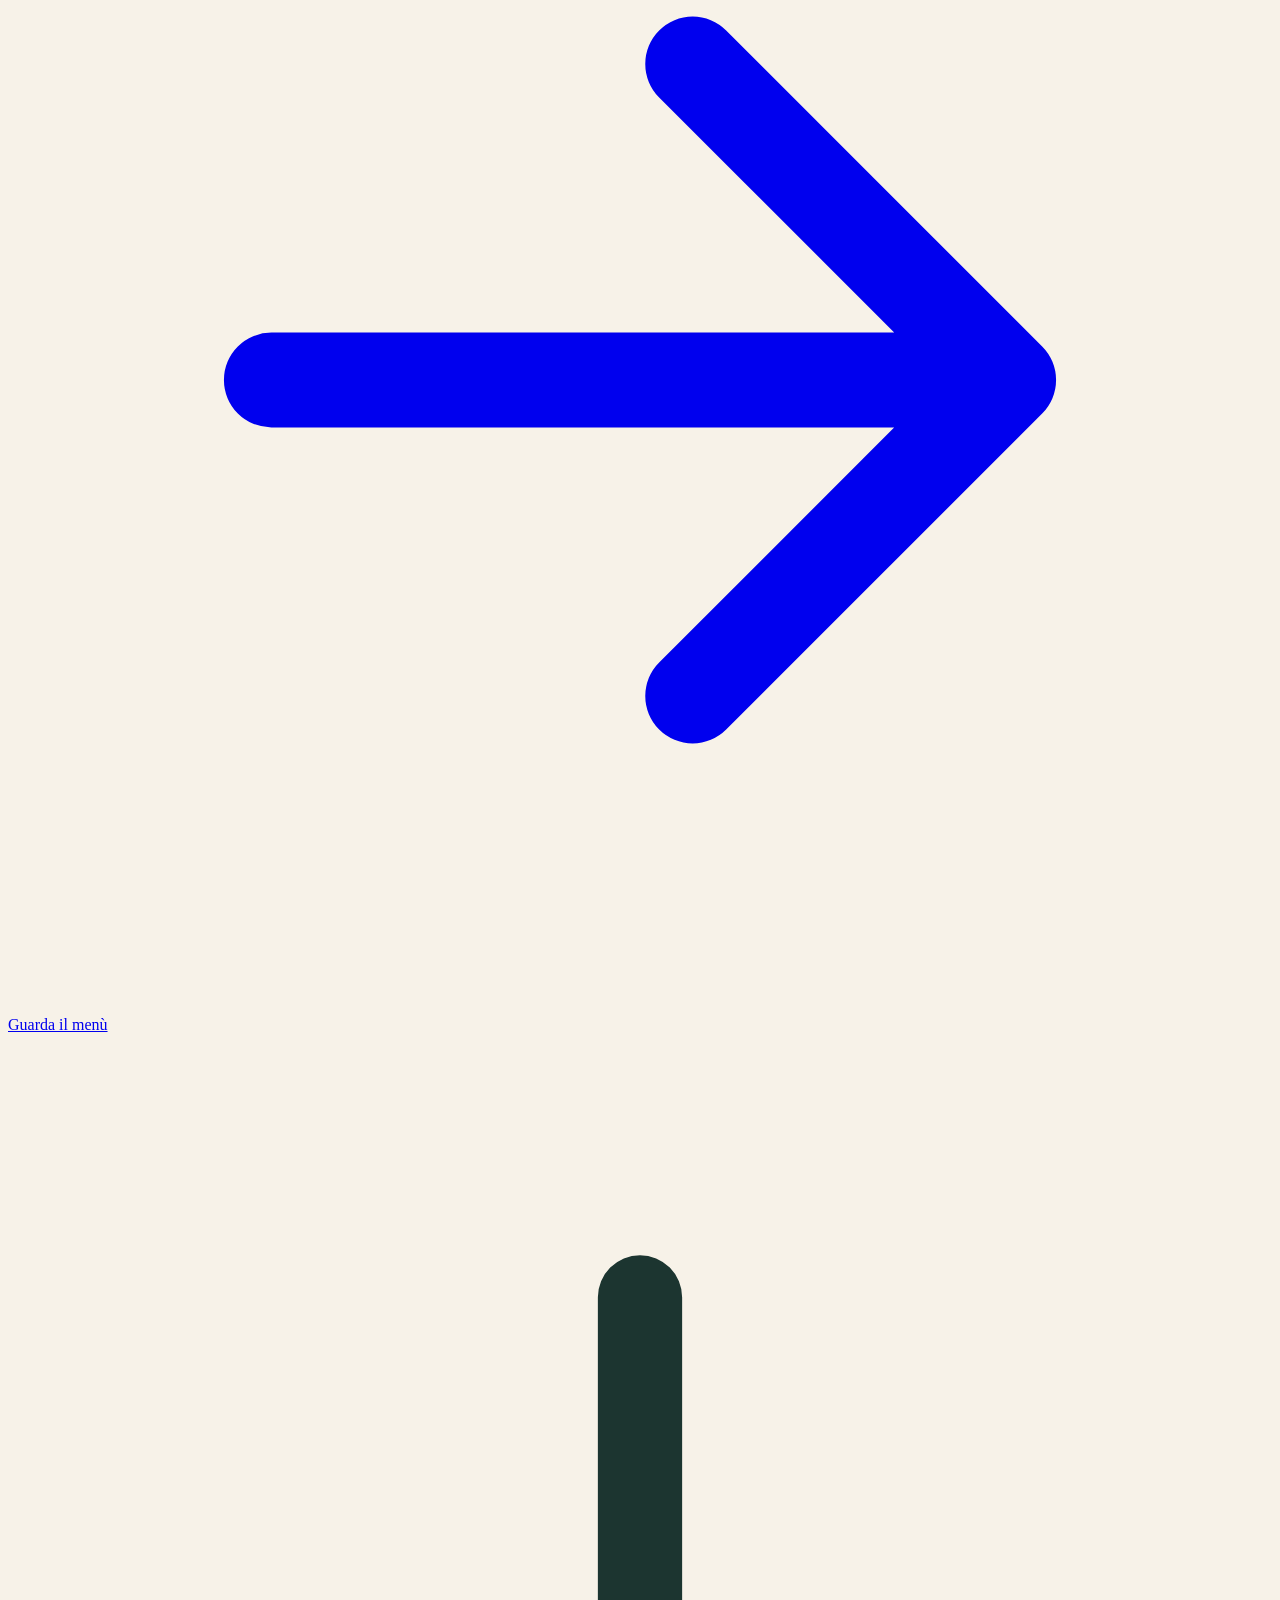
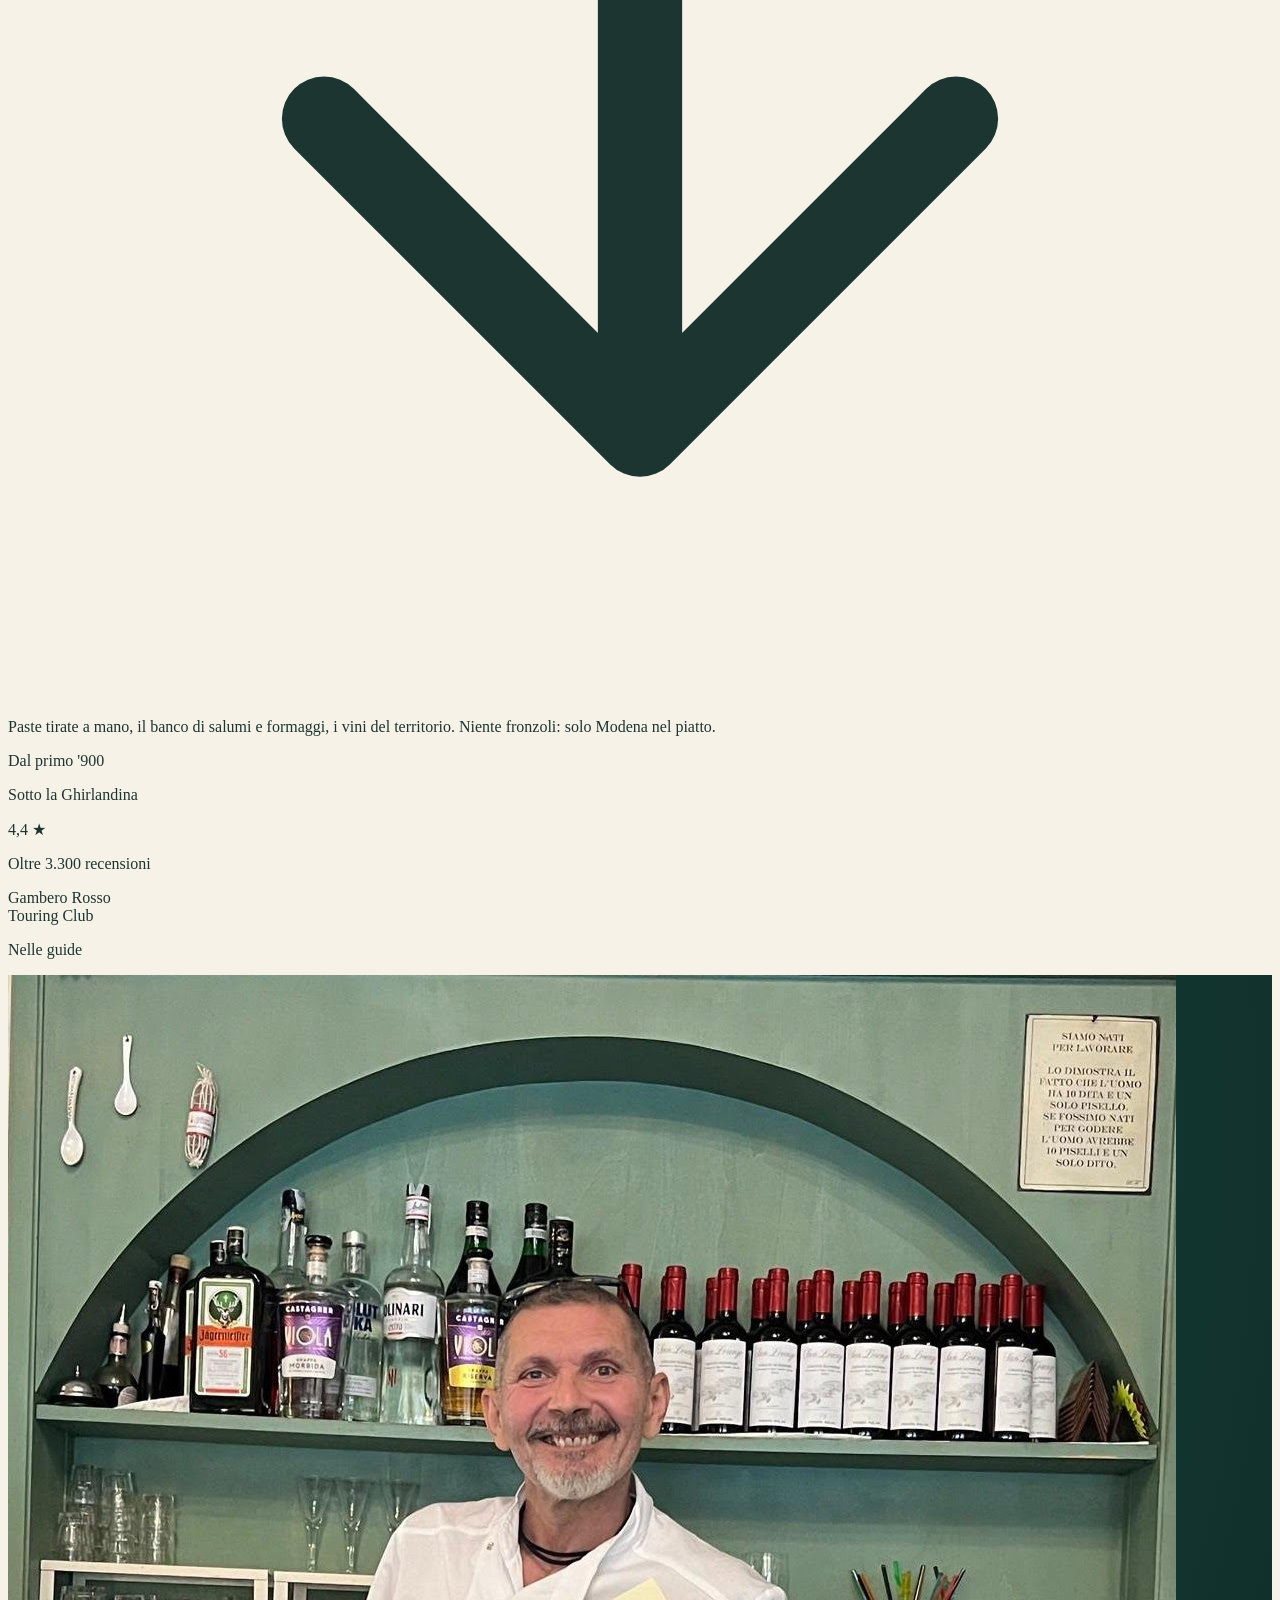
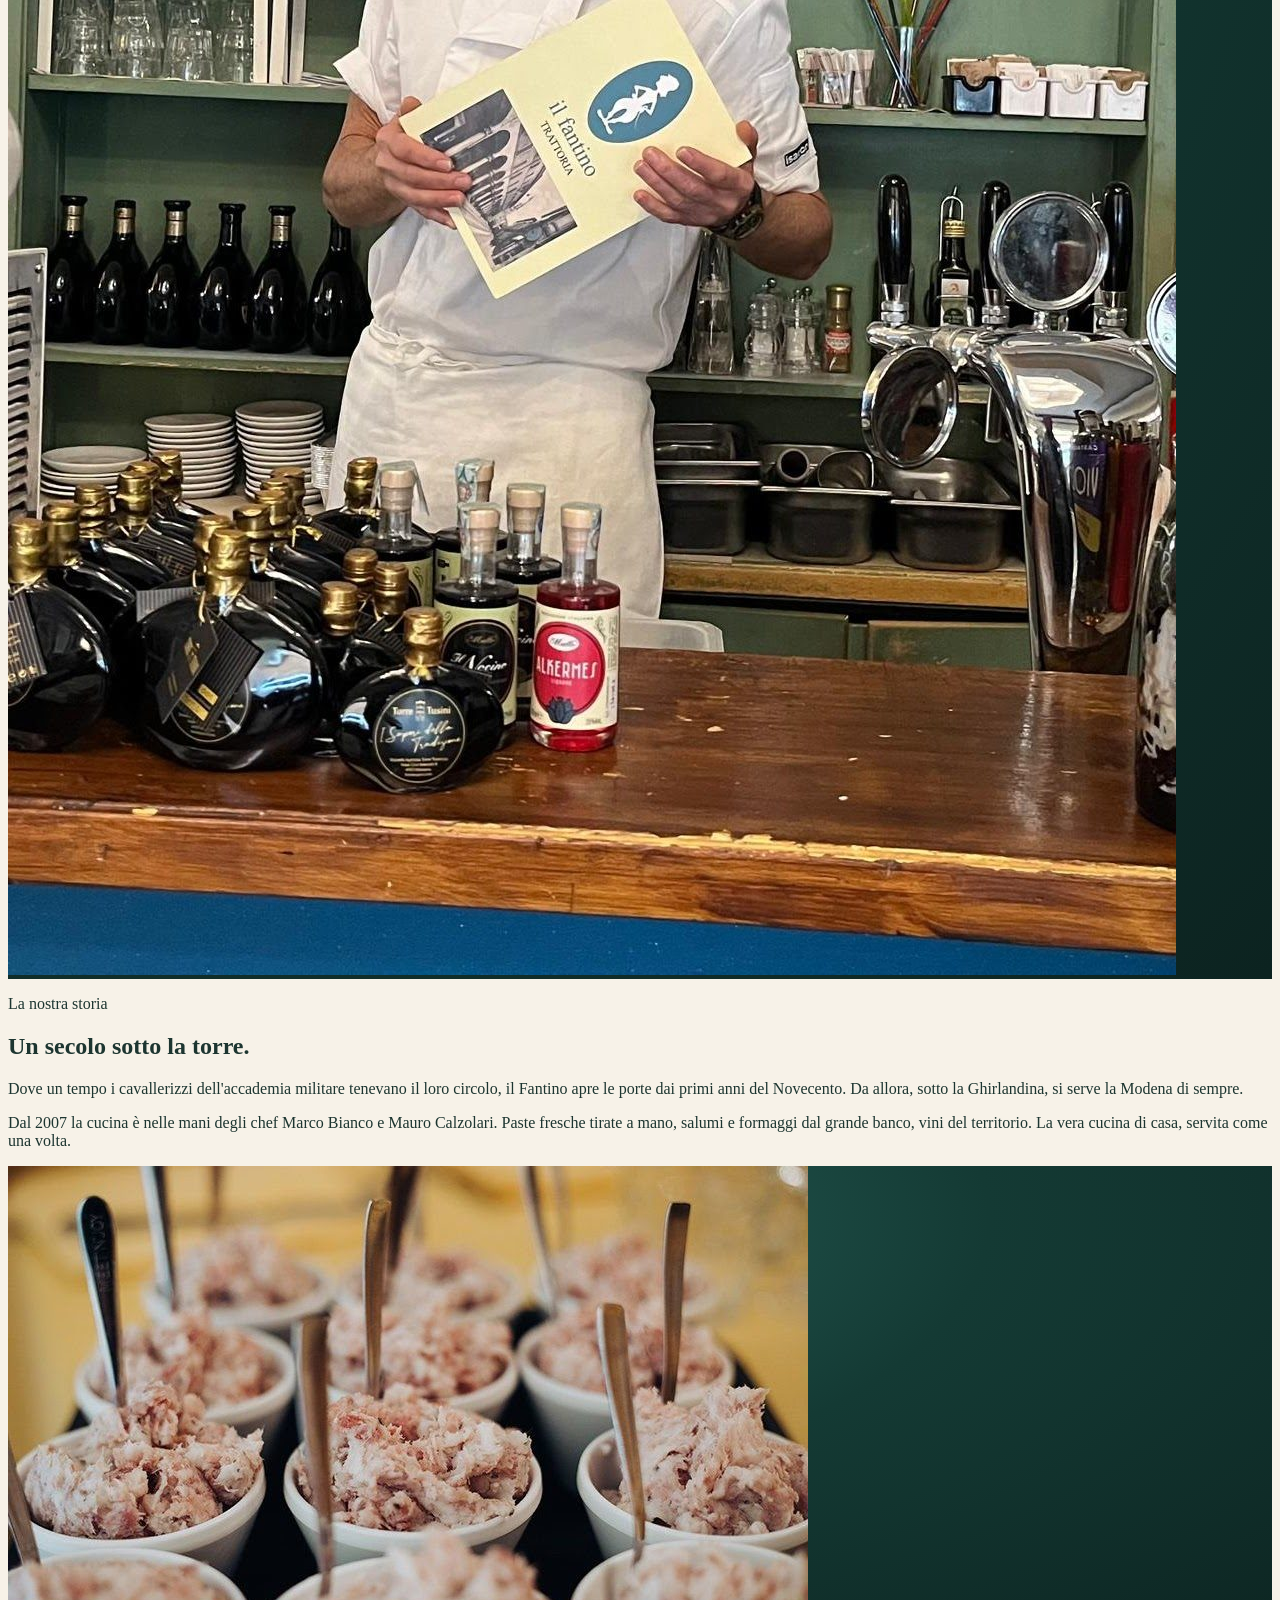
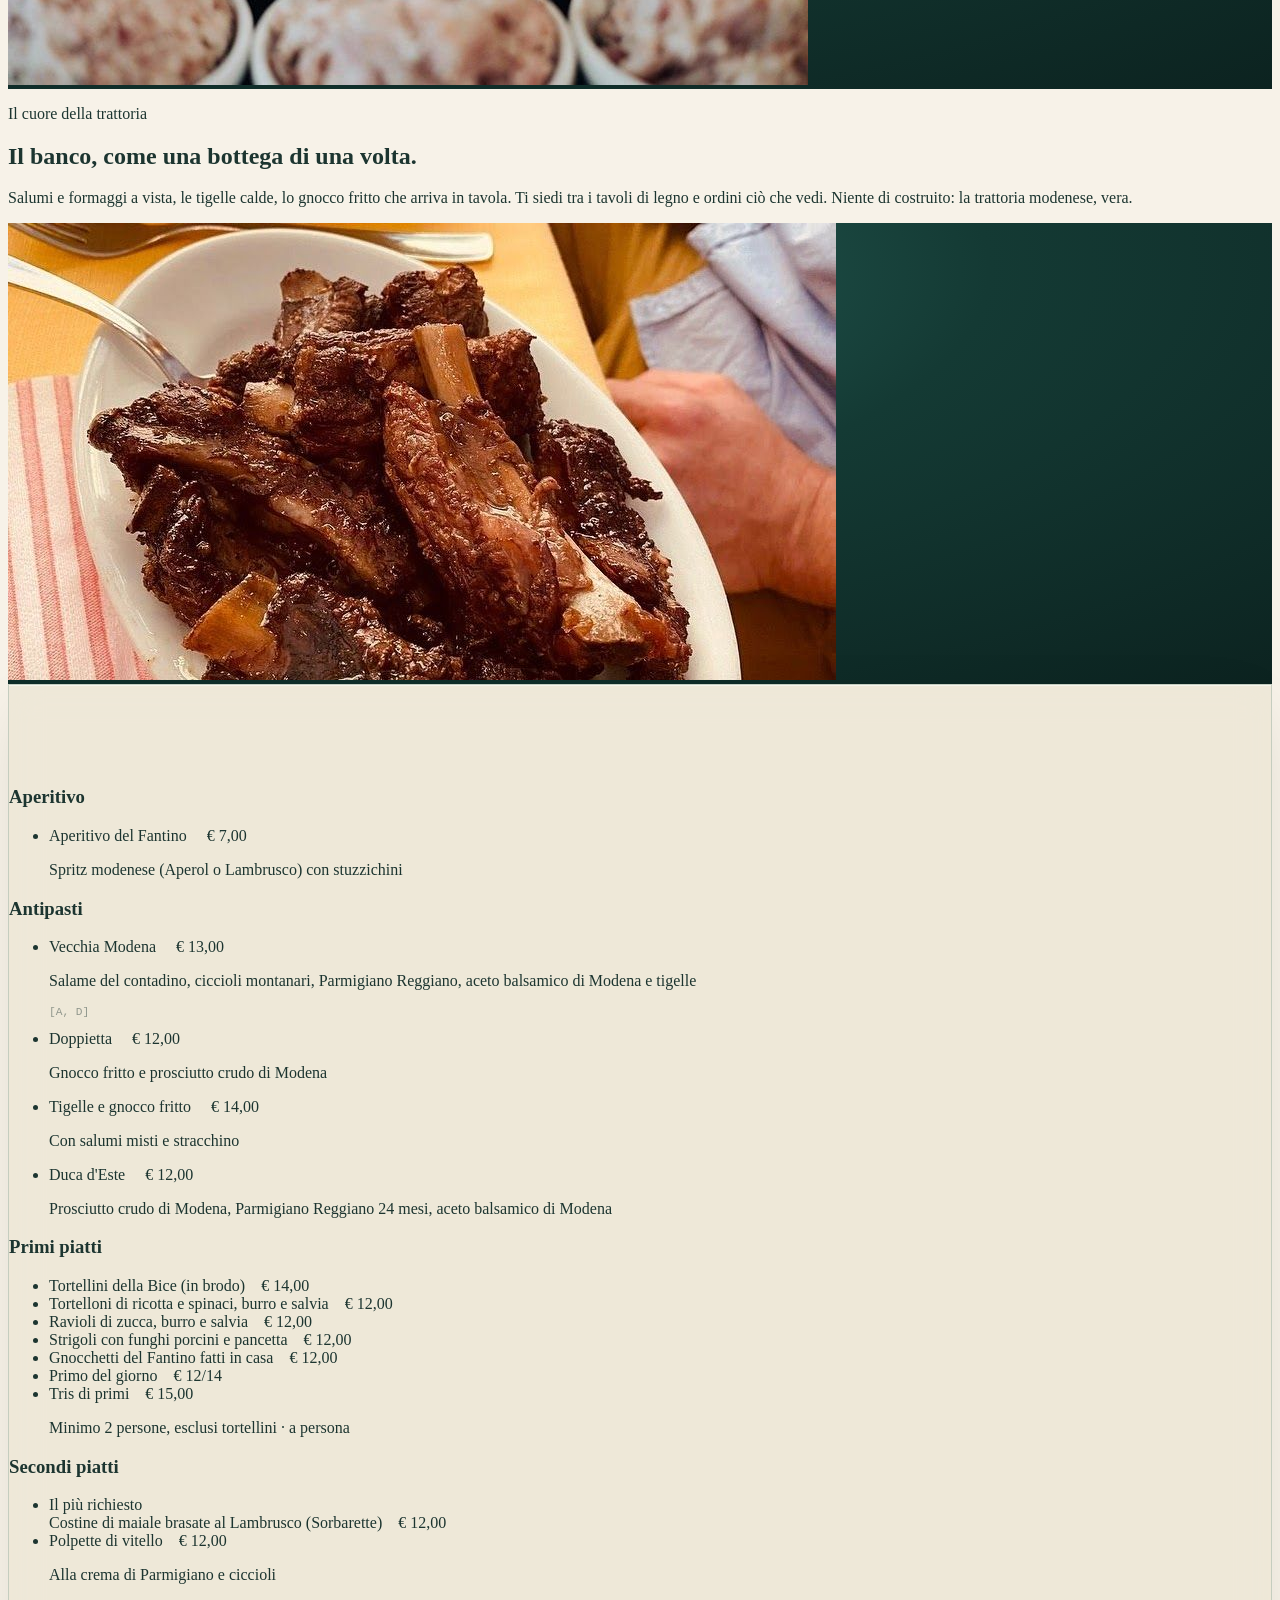
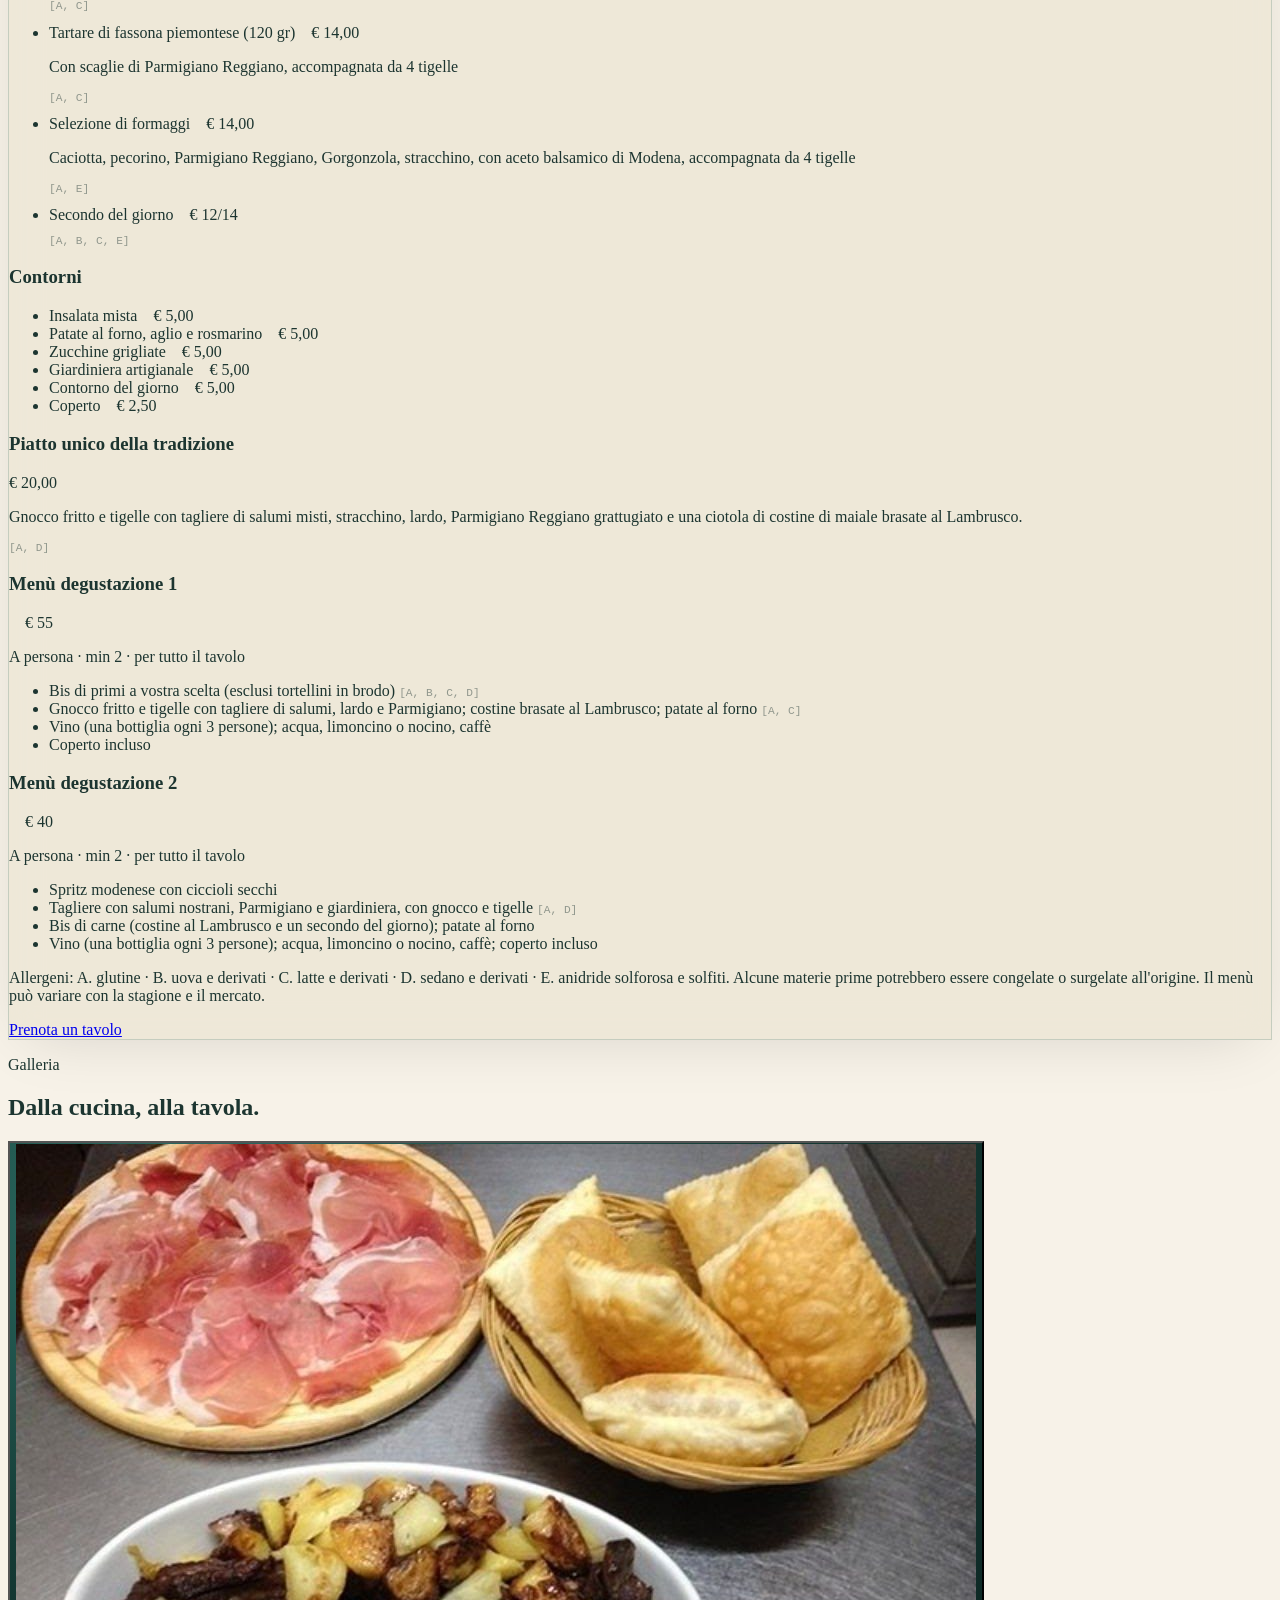
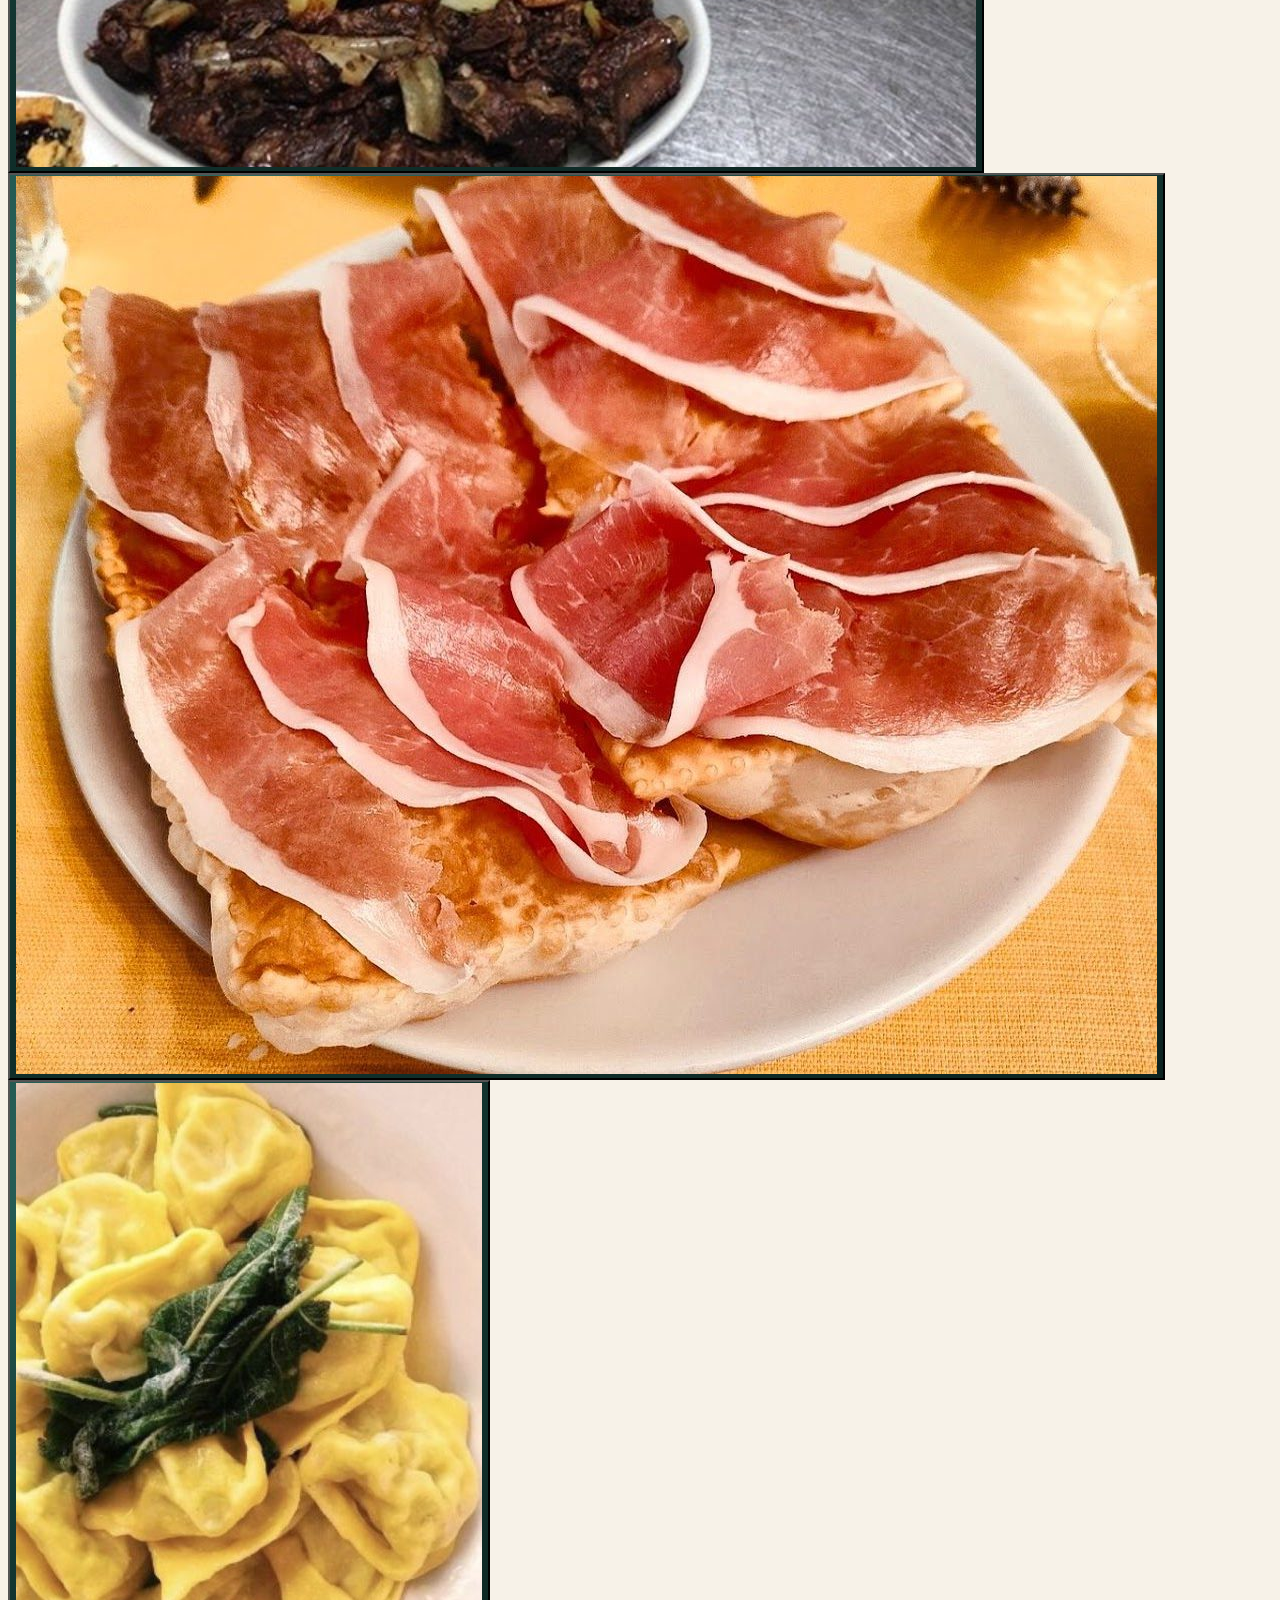
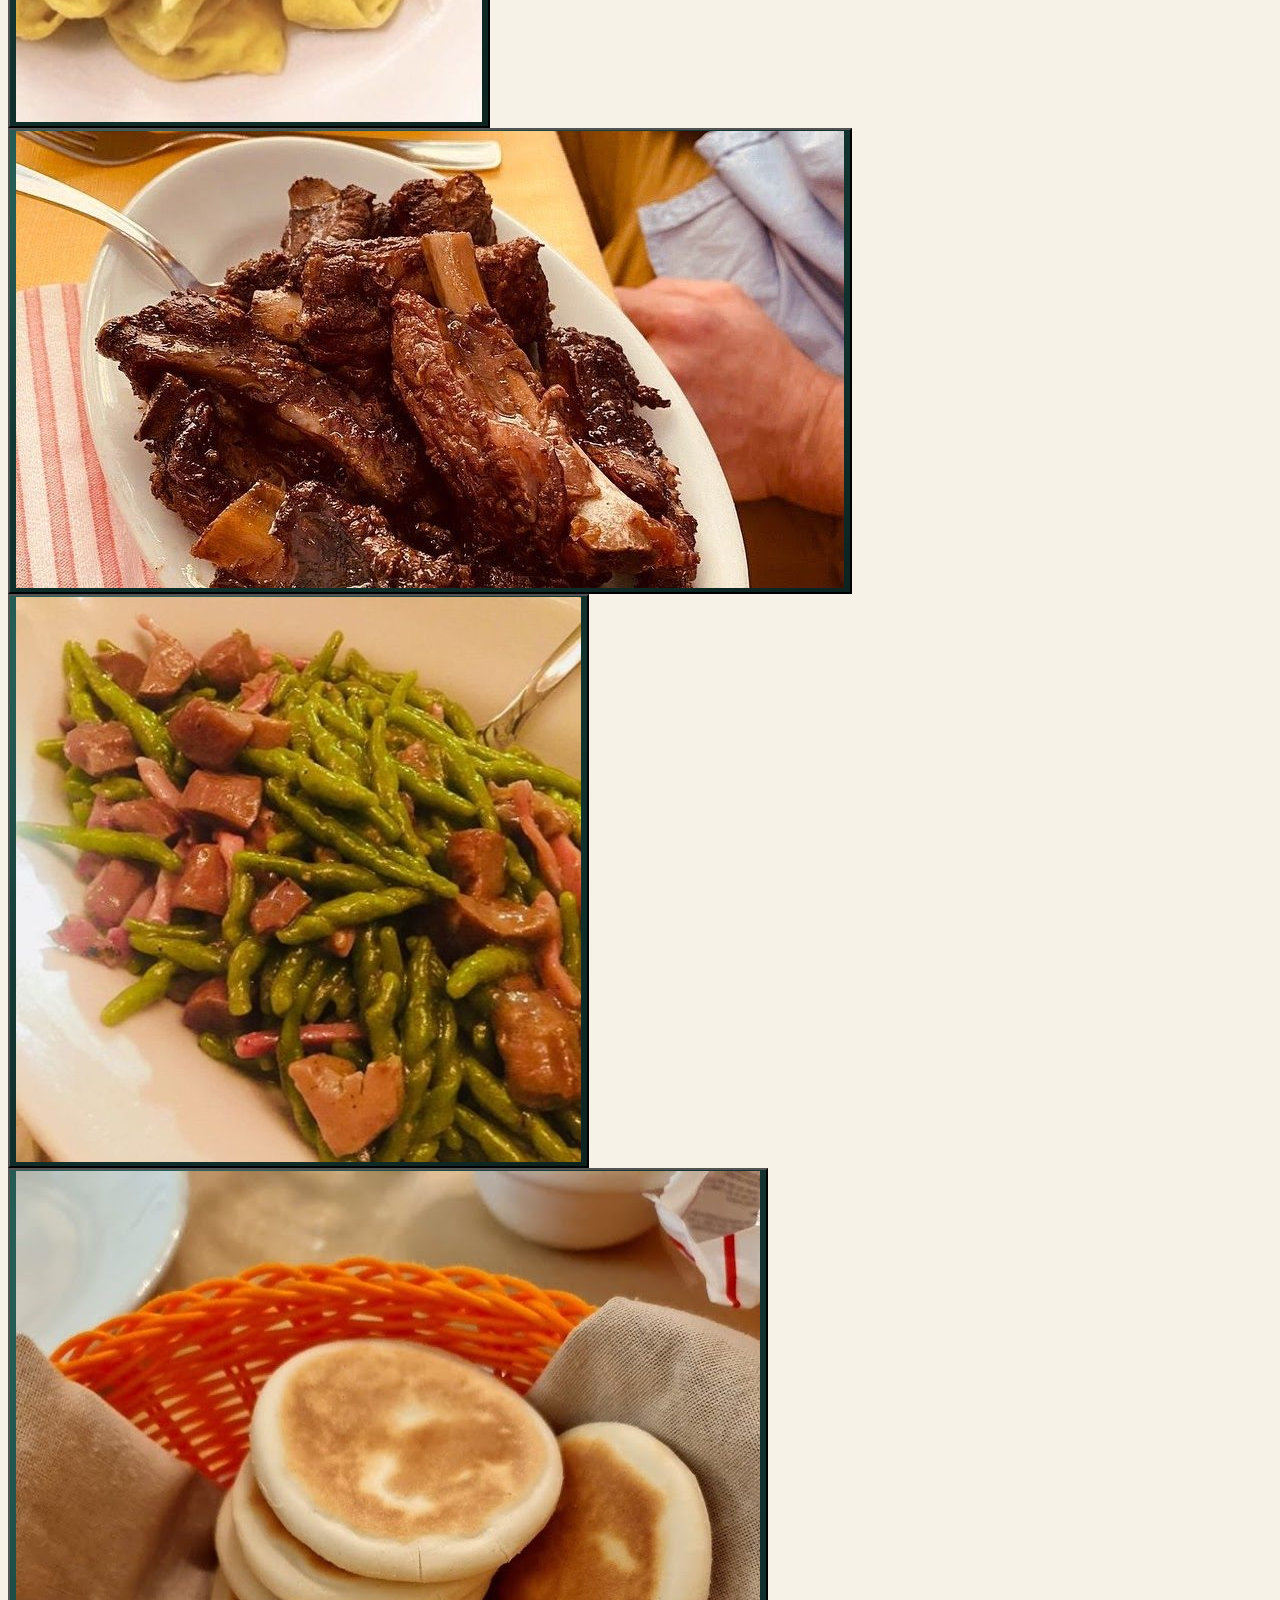
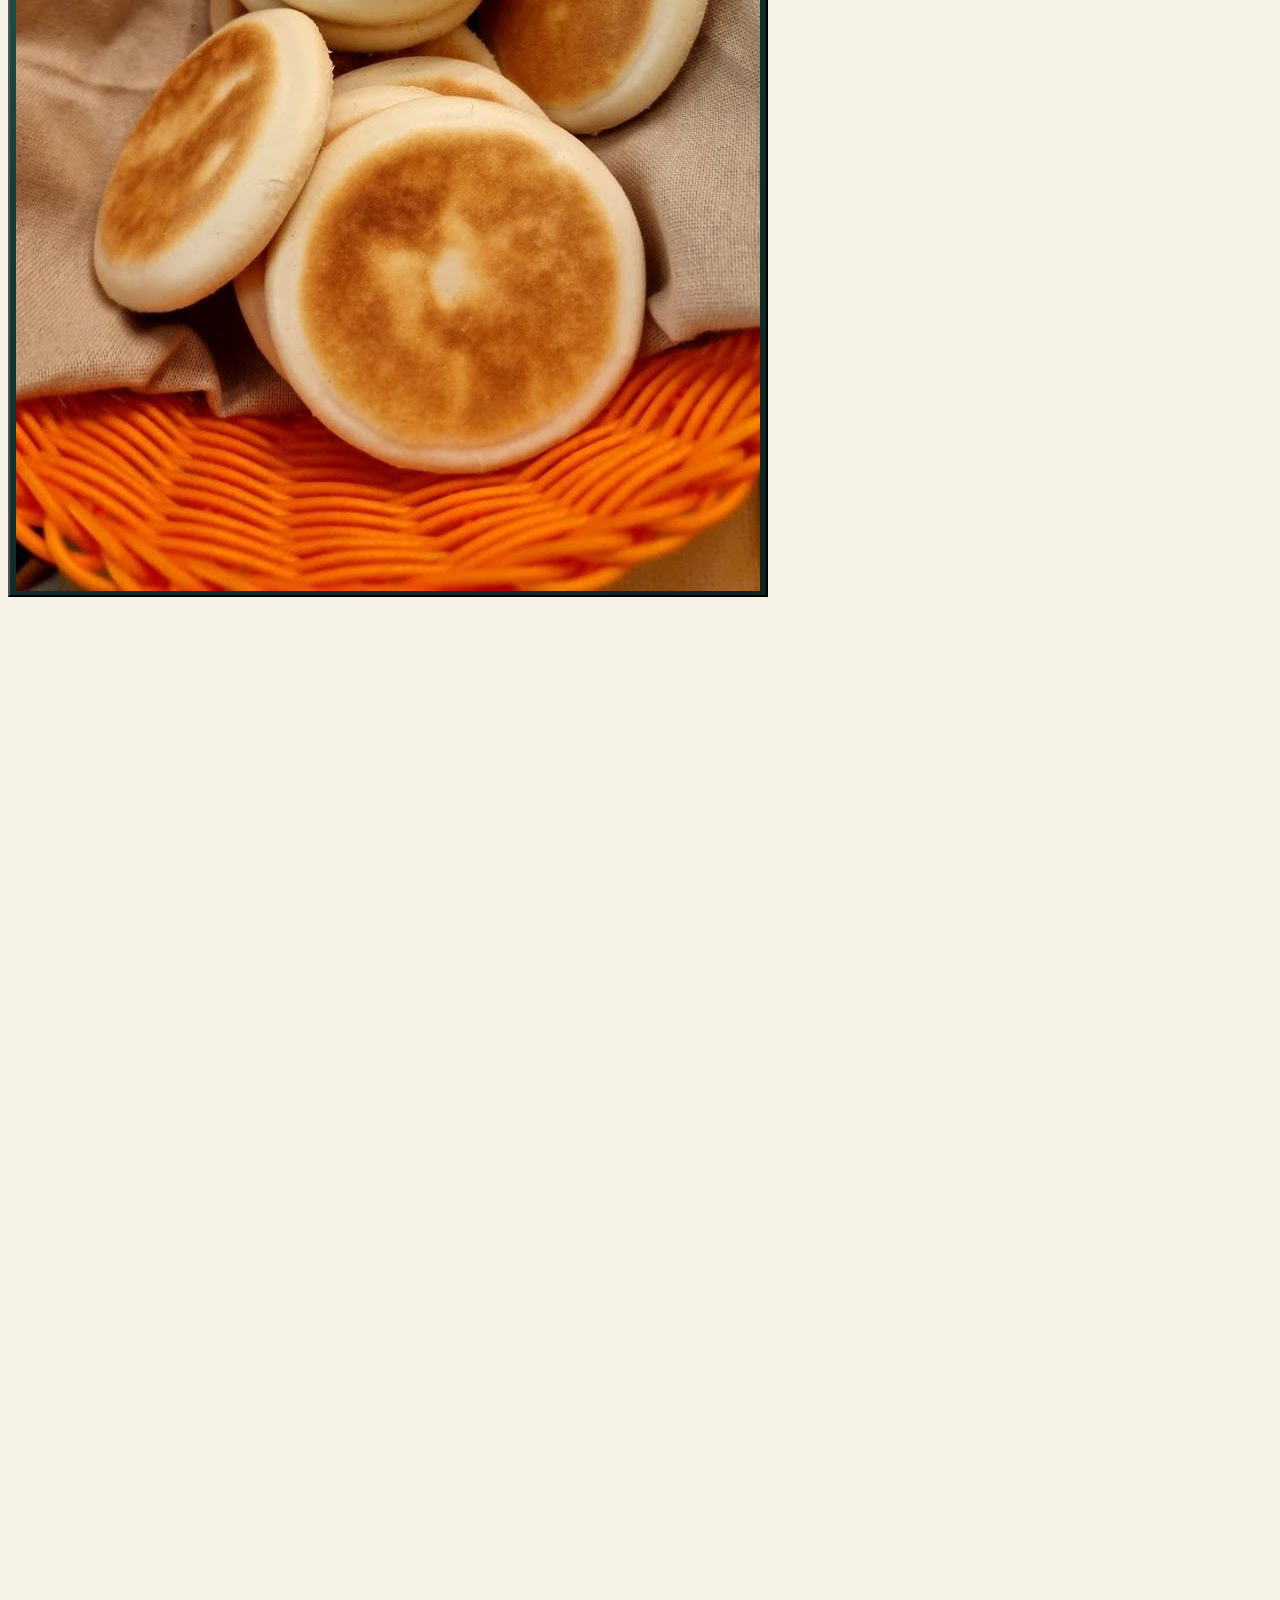
==== commit eb362e70: "Footer teal, directions arrow, OpenStreetMap embed - Footer F monogram: border-gold/70 text-gold → b" ====
--- a/index.html
+++ b/index.html
@@ -457,7 +457,10 @@
       <div class="reveal mt-10 flex flex-col sm:flex-row sm:flex-wrap items-center sm:justify-start gap-3.5">
         <a href="tel:+39059223646" class="inline-flex items-center gap-2 rounded-full bg-teal px-7 py-3.5 text-sm font-semibold text-cream hover:bg-teal-soft transition-colors cursor-pointer"><span data-it="Chiama per prenotare" data-en="Call to reserve">Chiama per prenotare</span></a>
         <a href="https://trattoriailfantino.plateform.app/welcome" target="_blank" rel="noopener" class="inline-flex items-center gap-2 rounded-full border border-teal/40 text-forest px-7 py-3.5 text-sm font-semibold hover:bg-teal/10 transition-colors cursor-pointer"><span data-it="Prenota online" data-en="Book online">Prenota online</span></a>
-        <a href="https://www.google.com/maps/dir/?api=1&destination=Trattoria%20il%20Fantino%2C%20Via%20Donzi%207%2C%2041121%20Modena" target="_blank" rel="noopener" class="inline-flex items-center gap-2 rounded-full border border-forest/25 px-7 py-3.5 text-sm font-semibold text-forest hover:bg-forest/5 transition-colors cursor-pointer"><span data-it="Indicazioni" data-en="Directions">Indicazioni</span></a>
+        <a href="https://www.google.com/maps/dir/?api=1&destination=Trattoria%20il%20Fantino%2C%20Via%20Donzi%207%2C%2041121%20Modena" target="_blank" rel="noopener" class="inline-flex items-center gap-2 rounded-full border border-forest/25 px-7 py-3.5 text-sm font-semibold text-forest hover:bg-forest/5 transition-colors cursor-pointer"><span data-it="Indicazioni stradali" data-en="Get directions">Indicazioni stradali</span><svg class="h-4 w-4" viewBox="0 0 24 24" fill="none" stroke="currentColor" stroke-width="1.8" stroke-linecap="round" stroke-linejoin="round" aria-hidden="true"><path d="M7 17 17 7M9 7h8v8"/></svg></a>
+      </div>
+      <div class="reveal mt-10 rounded-[1.4rem] overflow-hidden ring-1 ring-teal/20 shadow-lg min-h-[340px]" style="transition-delay:.12s">
+        <iframe title="Mappa della Trattoria il Fantino in Via Donzi 7, Modena" src="https://www.openstreetmap.org/export/embed.html?bbox=10.9183%2C44.6419%2C10.9323%2C44.6499&layer=mapnik&marker=44.6459%2C10.9253" class="w-full h-full min-h-[340px] border-0" loading="lazy" referrerpolicy="no-referrer-when-downgrade"></iframe>
       </div>
     </div>
   </div>
@@ -469,7 +472,7 @@
   <div class="mx-auto max-w-content px-5 md:px-8">
     <div class="grid md:grid-cols-12 gap-10 items-start">
       <div class="md:col-span-5">
-        <div class="flex items-center gap-3"><span aria-hidden="true" class="grid place-items-center h-11 w-11 rounded-full border border-gold/70 text-gold font-display italic text-xl">F</span><span class="font-display text-2xl tracking-tight text-forest">Trattoria il Fantino</span></div>
+        <div class="flex items-center gap-3"><span aria-hidden="true" class="grid place-items-center h-11 w-11 rounded-full border border-teal/70 text-teal font-display italic text-xl">F</span><span class="font-display text-2xl tracking-tight text-forest">Trattoria il Fantino</span></div>
         <p class="mt-5 max-w-sm text-forest/65 leading-relaxed" data-it="Cucina modenese sotto la Ghirlandina, dai primi del Novecento. Paste fresche, il banco di salumi, i vini del territorio." data-en="Modenese cooking under the Ghirlandina, since the early 1900s. Fresh pasta, the salumi counter, local wines.">Cucina modenese sotto la Ghirlandina, dai primi del Novecento. Paste fresche, il banco di salumi, i vini del territorio.</p>
       </div>
       <nav class="md:col-span-3" aria-label="Footer"><h3 class="text-xs uppercase tracking-[.22em] text-forest/45" data-it="Naviga" data-en="Explore">Naviga</h3><ul class="mt-4 space-y-2.5 text-forest/80"><li><a href="#storia" class="ulink" data-it="La nostra storia" data-en="Our Story">La nostra storia</a></li><li><a href="#menu" class="ulink" data-it="Il menù" data-en="Menu">Il menù</a></li><li><a href="#galleria" class="ulink" data-it="Galleria" data-en="Gallery">Galleria</a></li><li><a href="#visita" class="ulink" data-it="Dove siamo" data-en="Visit us">Dove siamo</a></li></ul></nav>
@@ -481,7 +484,7 @@
         <p class="flex items-center gap-3">
           <a href="privacy.html" class="ulink" data-it="Privacy &amp; Cookie" data-en="Privacy &amp; Cookies">Privacy &amp; Cookie</a>
           <span class="text-forest/25">·</span>
-          <span class="font-display italic text-gold-soft">la vera cucina modenese</span>
+          <span class="font-display italic text-teal">la vera cucina modenese</span>
         </p>
       </div>
       <p class="mt-5 text-center text-xs tracking-wide text-forest/40"><span data-it="Sito web realizzato da" data-en="Website by">Sito web realizzato da</span> <a href="https://www.biprimo.com" target="_blank" rel="noopener" class="ulink font-semibold text-golddark hover:text-gold">Biprimo</a></p>
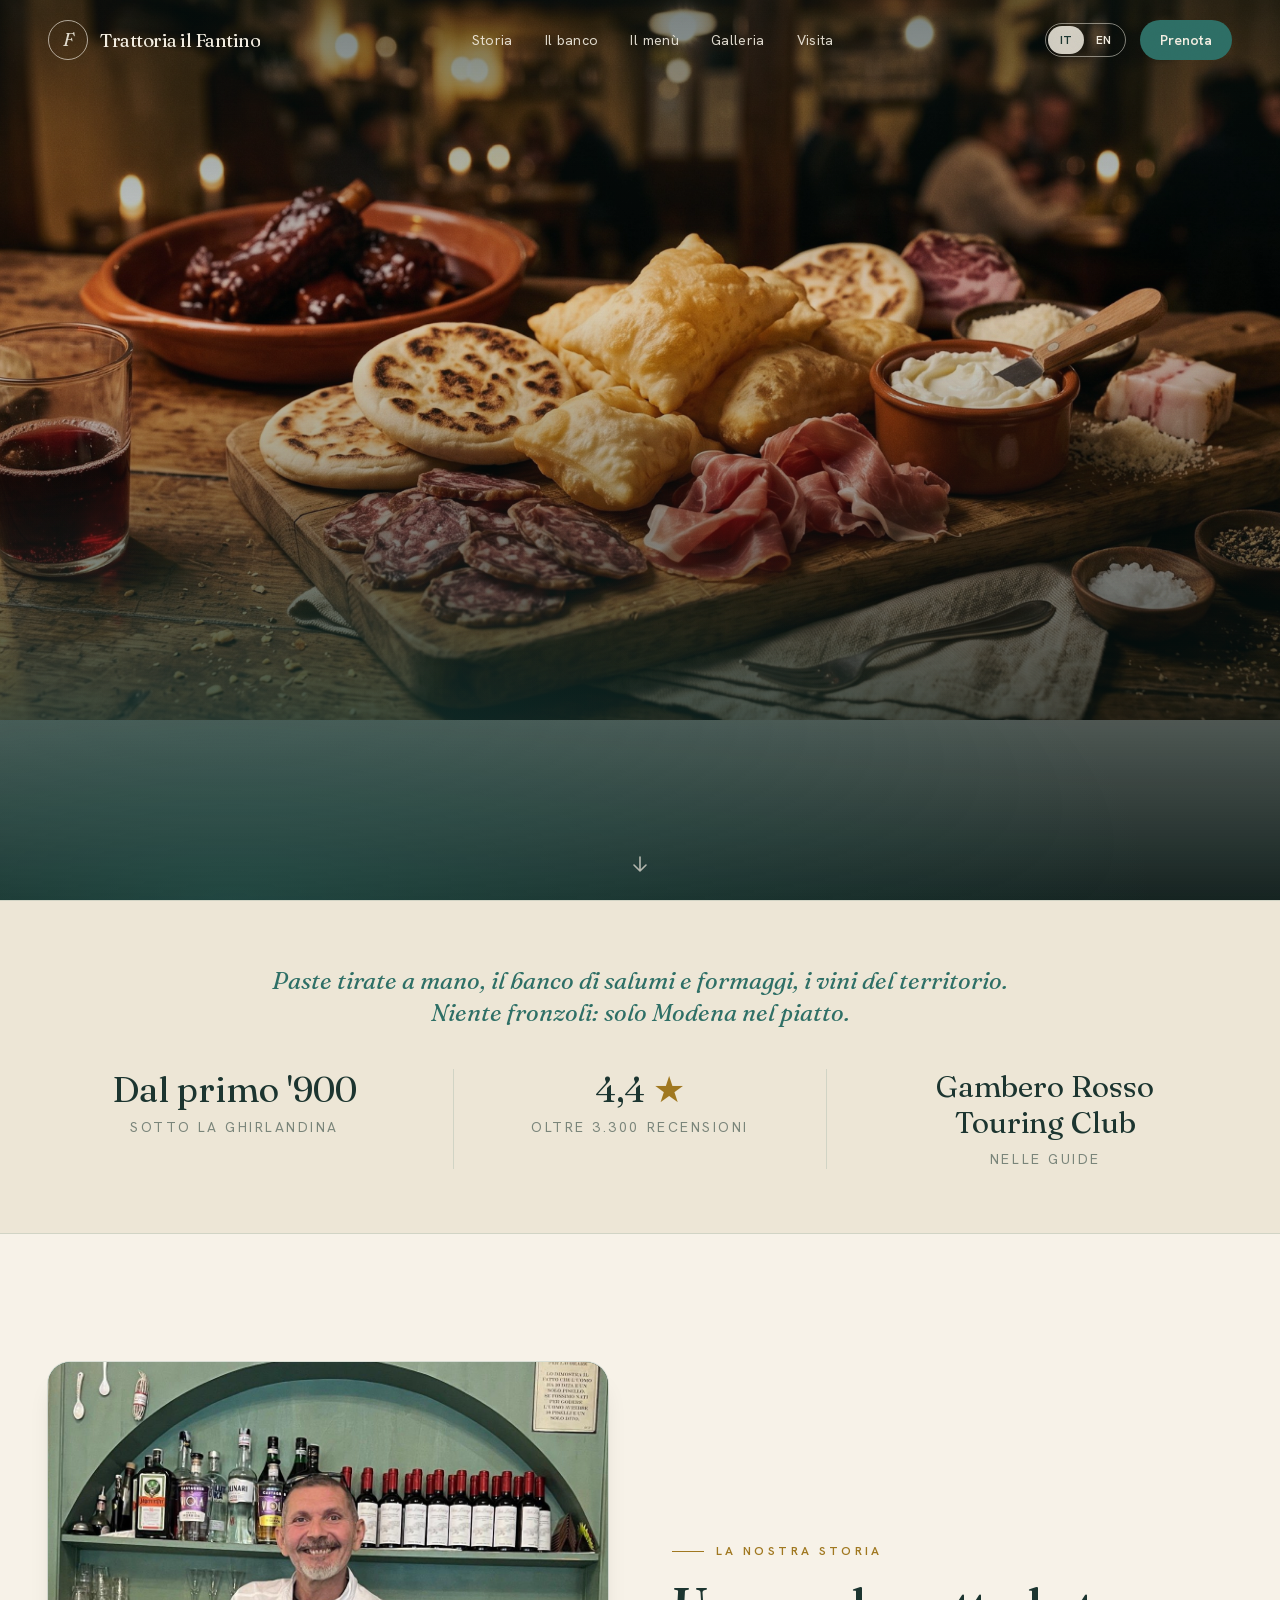
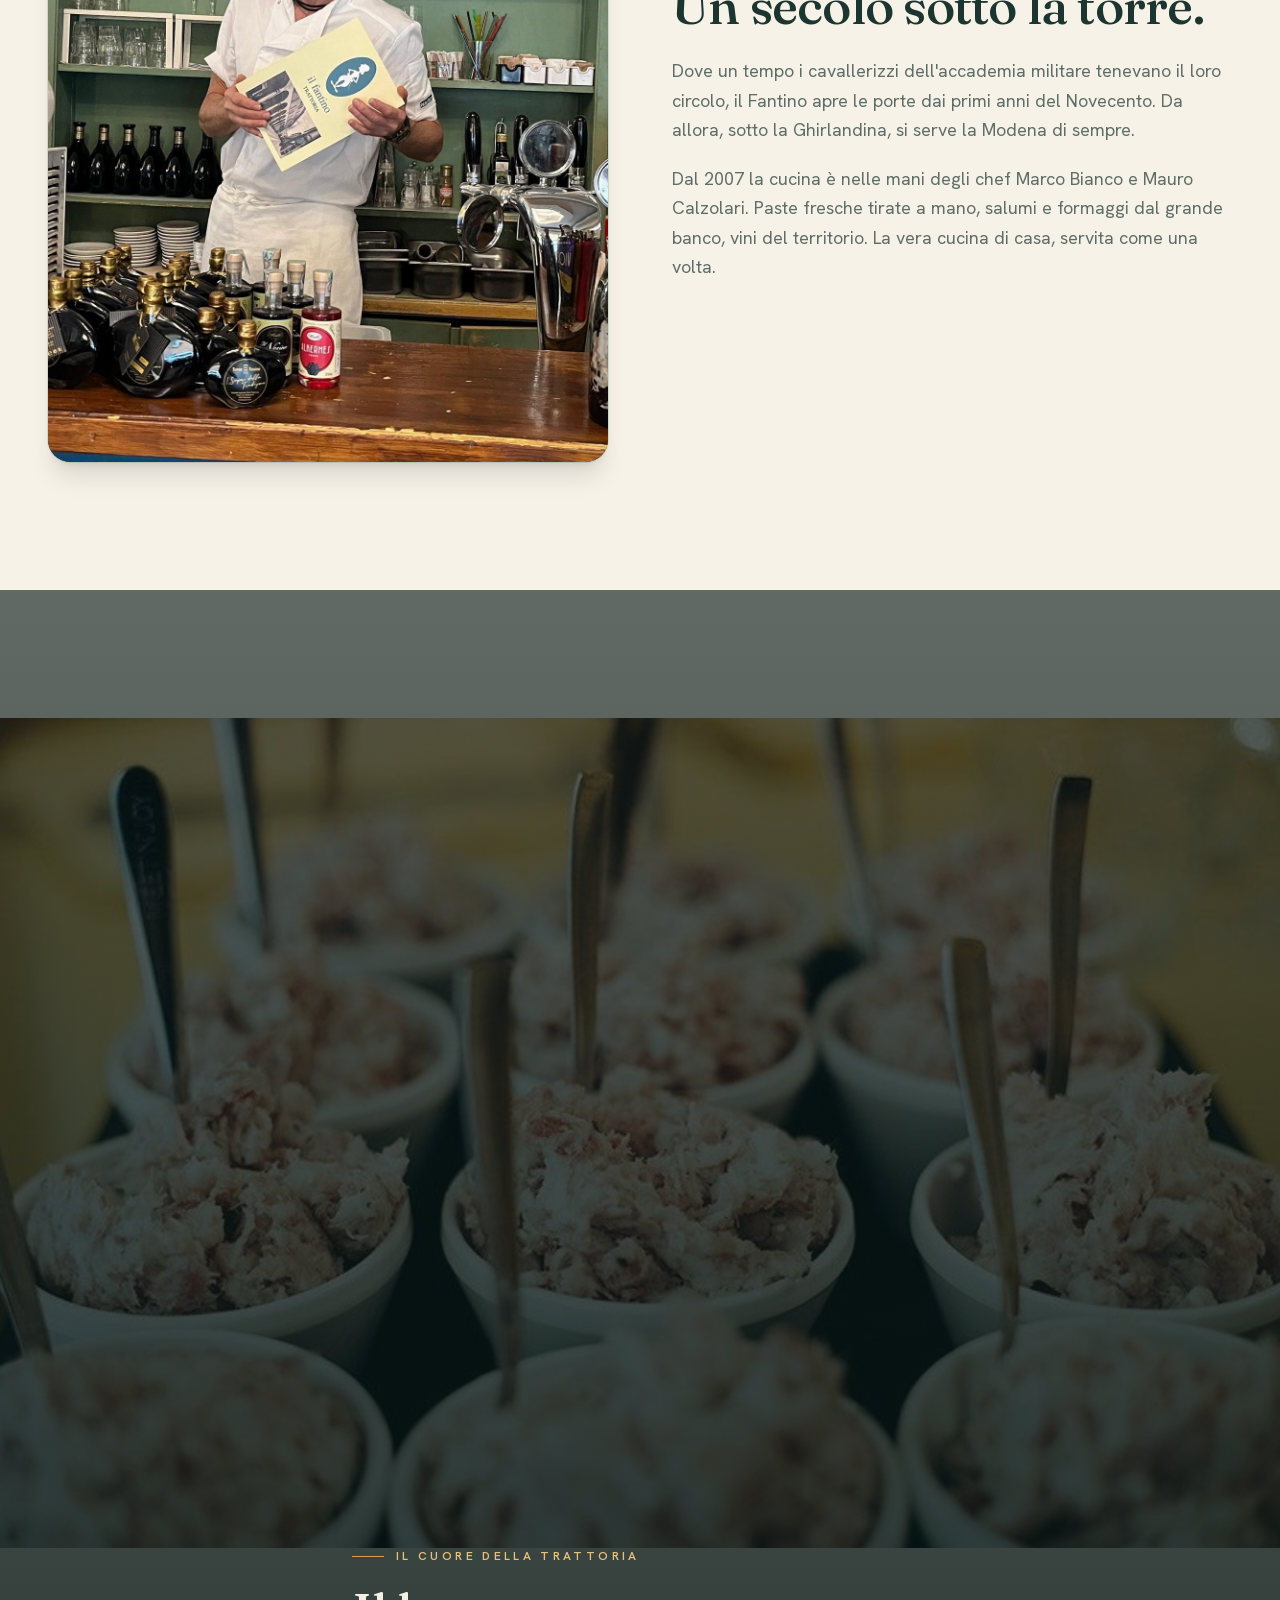
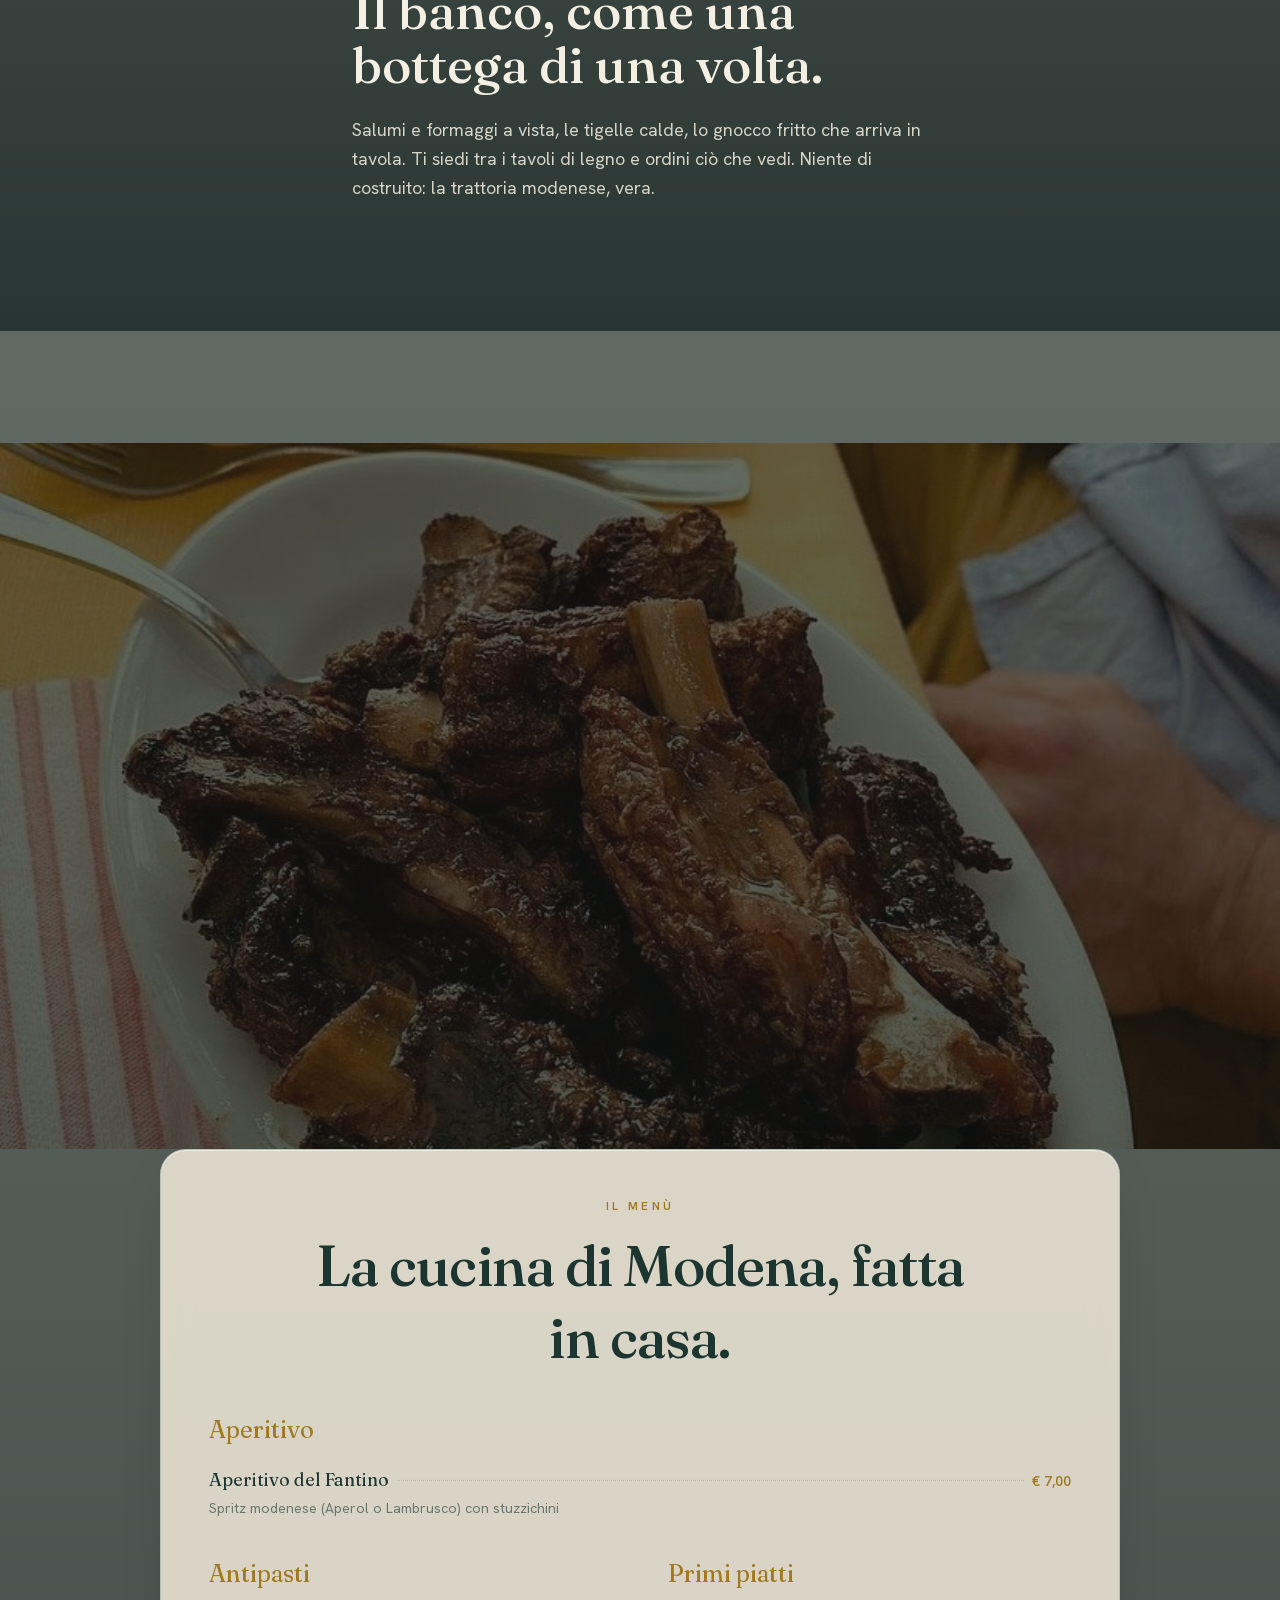
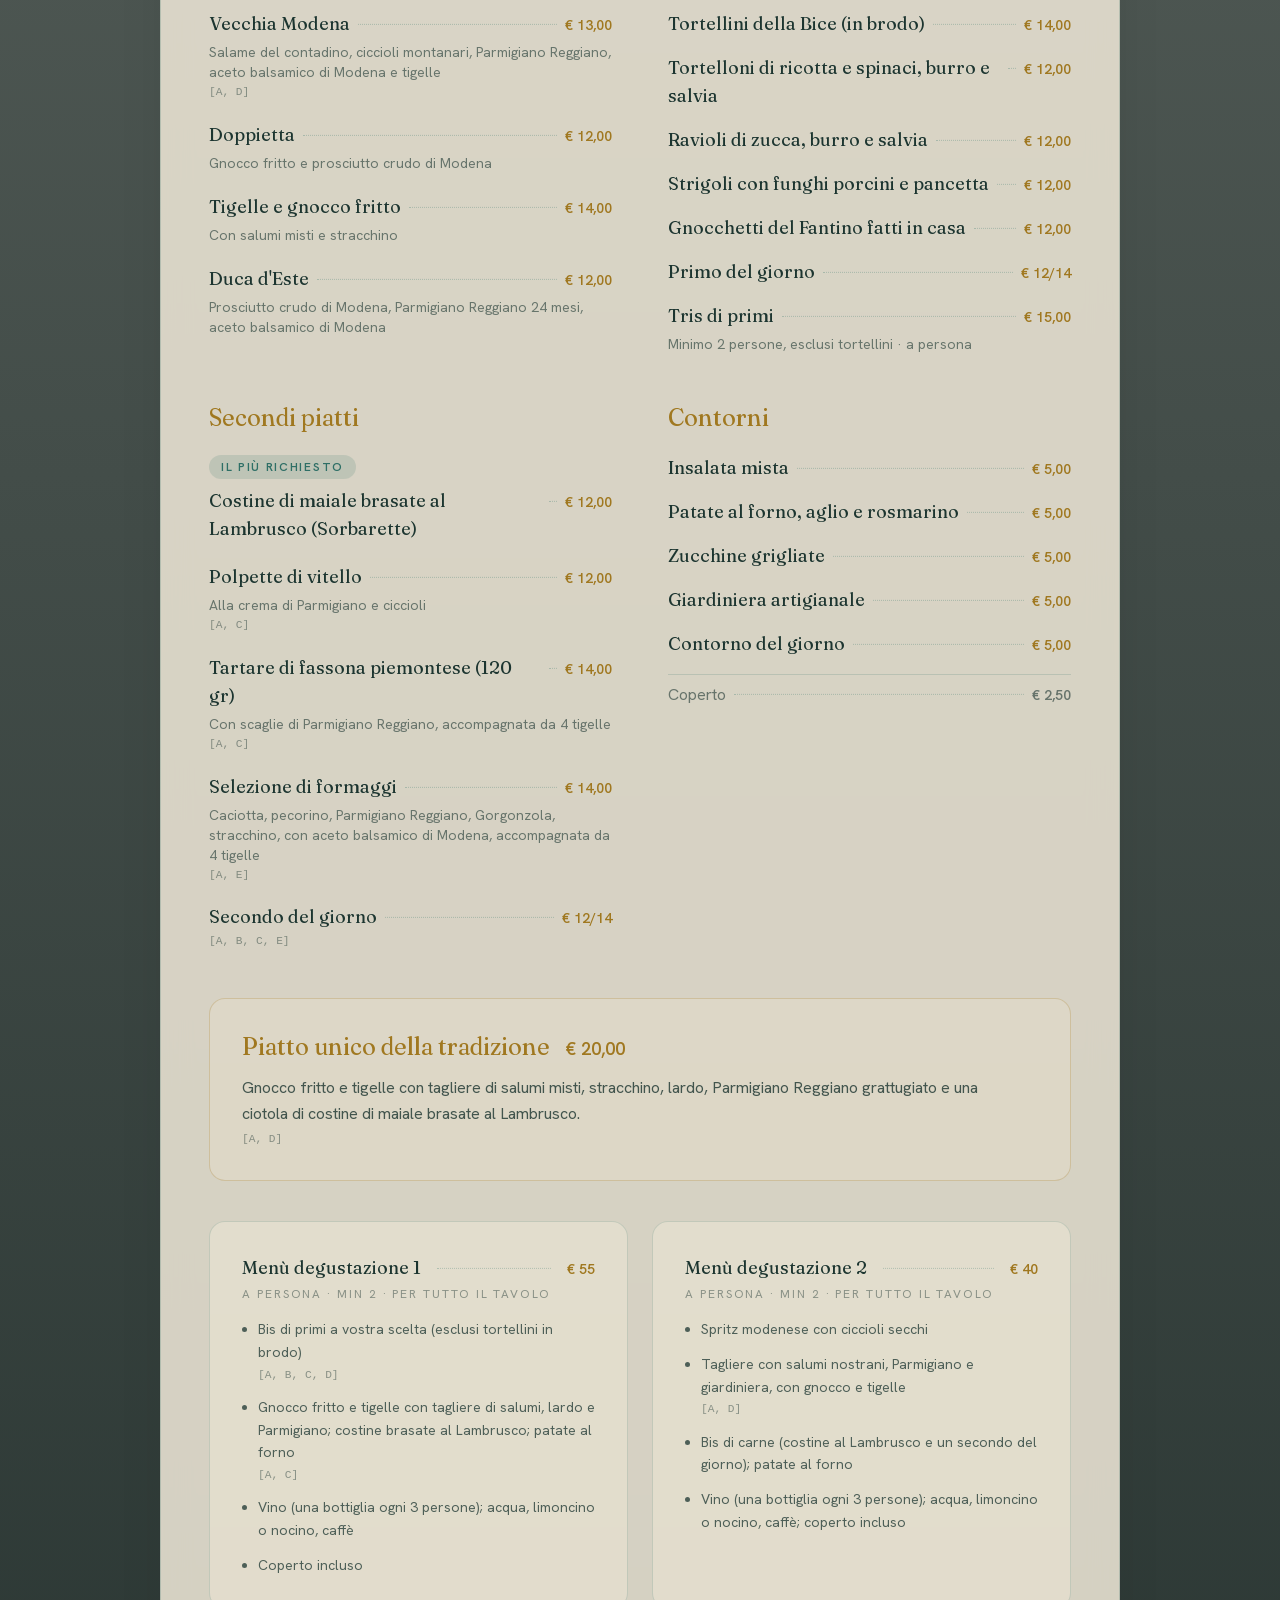
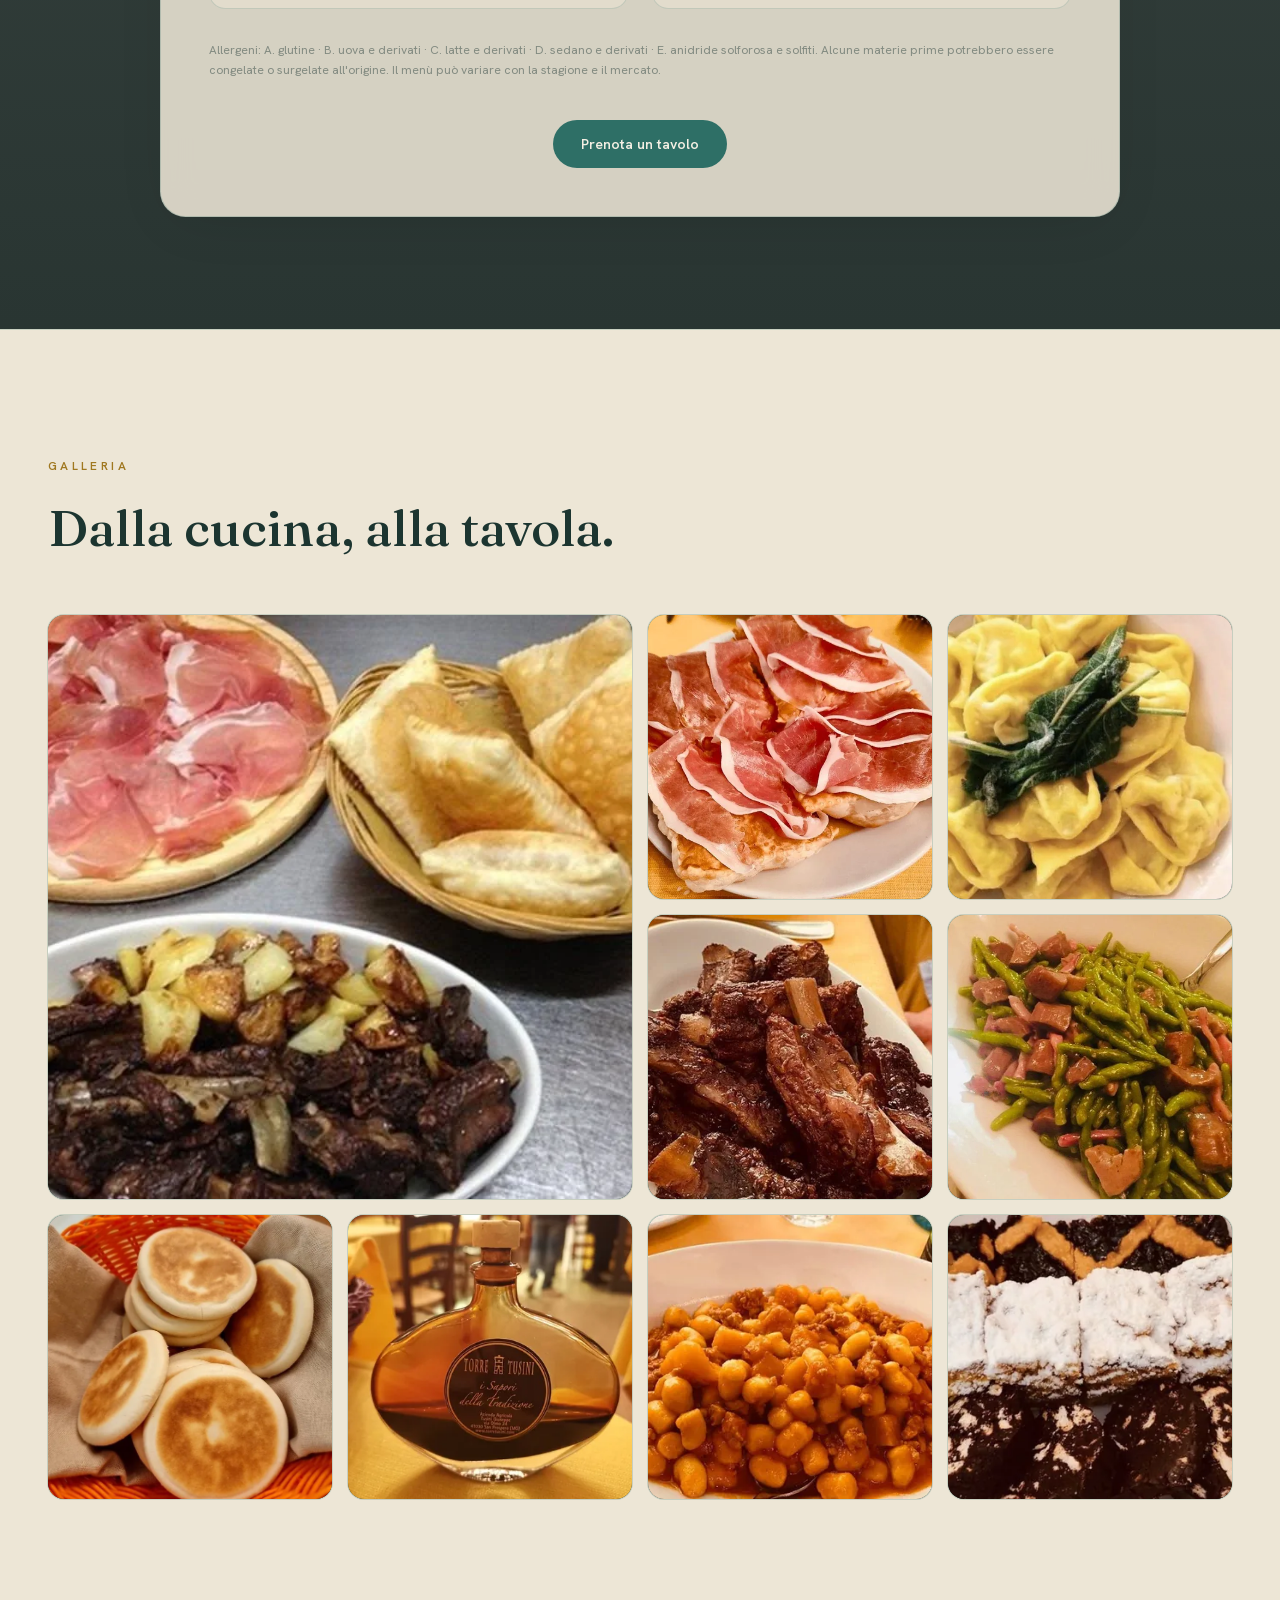
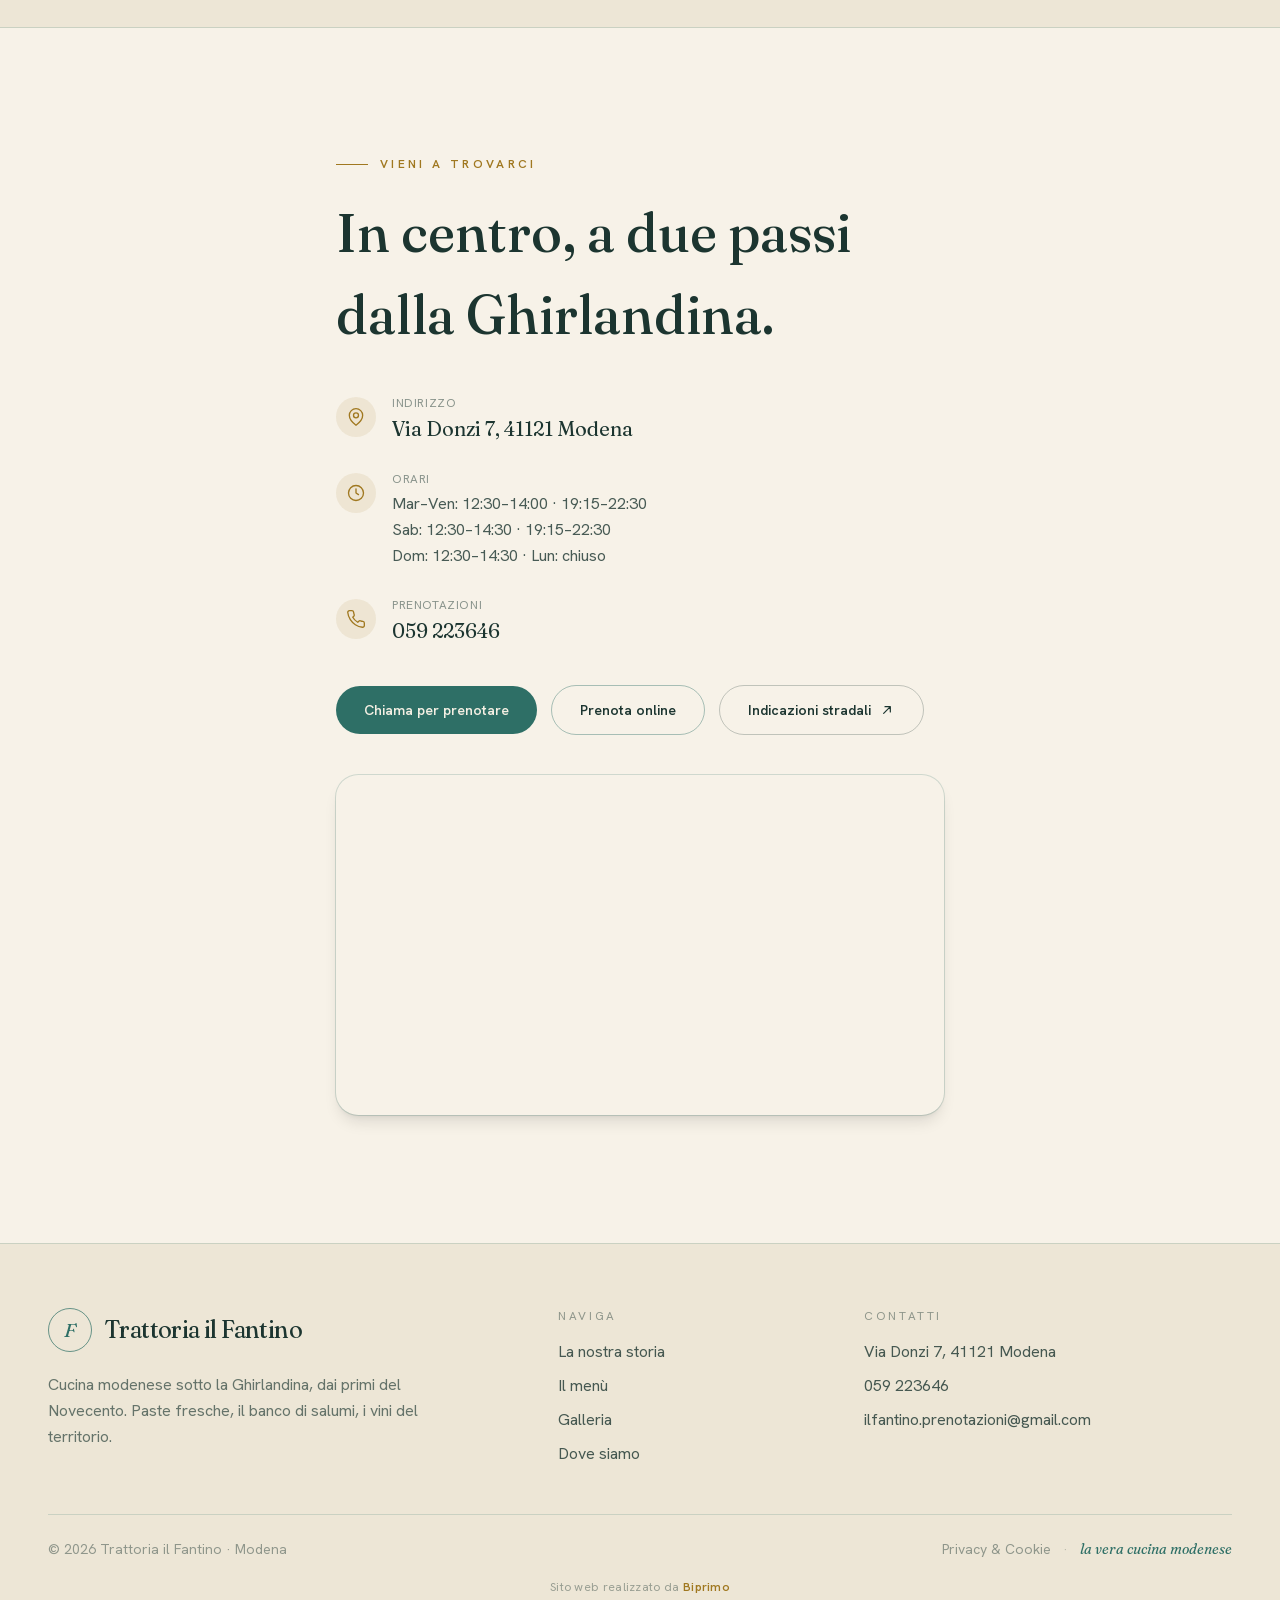
==== commit b9790e08: "Self-host Tailwind (remove CDN); remove Plausible; backport pre-delivery fixes: focus-visible, hasMe" ====
--- a/index.html
+++ b/index.html
@@ -37,24 +37,9 @@
 <link rel="preload" href="fonts/fraunces-300-900-normal.woff2" as="font" type="font/woff2" crossorigin />
 <link rel="preload" href="fonts/hanken-grotesk-normal.woff2" as="font" type="font/woff2" crossorigin />
 
-<script src="https://cdn.tailwindcss.com"></script>
-<script>
-  tailwind.config = {
-    theme: { extend: {
-      colors: {
-        linen:{DEFAULT:'#F7F2E8', surface:'#EDE6D6', raised:'#E3DAC8'},
-        forest:{DEFAULT:'#1C3530'},
-        teal:{DEFAULT:'#2E6F66', soft:'#3E8A7E'},
-        gold:{DEFAULT:'#D8A24A', soft:'#E7C07A'},
-        golddark:'#A07820',
-        cream:'#F4EFE3',
-        line:'rgba(46,111,102,.18)',
-      },
-      fontFamily:{ display:['Fraunces','Georgia','serif'], body:['"Hanken Grotesk"','system-ui','sans-serif'] },
-      maxWidth:{ content:'78rem' },
-    } },
-  };
-</script>
+<!-- Compiled Tailwind (self-hosted, no CDN). Built with Tailwind v3 from tailwind.config.js.
+     To rebuild: /tmp/tw3/node_modules/.bin/tailwindcss -i tailwind.input.css -o tailwind.css --minify -->
+<link rel="stylesheet" href="tailwind.css" />
 
 <style>
   @font-face{font-family:'Fraunces';font-style:normal;font-weight:300 900;font-display:swap;src:url('fonts/fraunces-300-900-normal.woff2') format('woff2');}
@@ -85,12 +70,20 @@
   .lang-on{ background-color:rgba(244,239,227,.85); color:#1C3530; border-radius:9999px; }
   #nav.scrolled .lang-on{ background-color:#2E6F66; color:#F4EFE3; }
   .ph{ position:relative; overflow:hidden; background:radial-gradient(120% 120% at 20% 10%, #2E6F66 0%, #143A34 48%, #0C2320 100%); }
-  .ph-fallback::after{ content:"Foto"; position:absolute; inset:0; display:grid; place-items:center; font-family:'"Hanken Grotesk"',sans-serif; font-size:.7rem; letter-spacing:.12em; text-transform:uppercase; color:rgba(244,239,227,.7); }
+  .ph-fallback::after{ content:"Foto"; position:absolute; inset:0; display:grid; place-items:center; font-family:'Hanken Grotesk',sans-serif; font-size:.7rem; letter-spacing:.12em; text-transform:uppercase; color:rgba(244,239,227,.7); }
   #lightbox{ transition:opacity .35s ease; } #lightbox.show{ opacity:1; pointer-events:auto; }
   .ulink{ position:relative; } .ulink::after{ content:""; position:absolute; left:0; right:100%; bottom:-3px; height:1.5px; background:currentColor; transition:right .45s cubic-bezier(.2,.7,.2,1); } .ulink:hover::after,.ulink.active::after{ right:0; }
   @keyframes nudge{ 0%,100%{transform:translateY(0);opacity:.7} 50%{transform:translateY(7px);opacity:1} } .nudge{ animation:nudge 2.2s ease-in-out infinite; }
   ::selection{ background:#2E6F66; color:#F7F2E8; }
   .allergen{ font-size:.7rem; font-family:monospace; color:rgba(28,53,48,.45); }
+  /* Visible keyboard focus on every interactive control (mouse clicks stay clean via :focus-visible). */
+  a:focus-visible, button:focus-visible, [role="tab"]:focus-visible,
+  [tabindex]:focus-visible, summary:focus-visible, input:focus-visible,
+  select:focus-visible, textarea:focus-visible {
+    outline: 2px solid #2E6F66;
+    outline-offset: 3px;
+    border-radius: 2px;
+  }
   @media (prefers-reduced-motion: reduce){ .reveal{opacity:1!important;transform:none!important;transition:none!important;} .kenburns,.intro,.nudge{animation:none!important;opacity:1!important;} html{scroll-behavior:auto;} }
 </style>
 
@@ -120,11 +113,11 @@
     { "@type": "OpeningHoursSpecification", "dayOfWeek": ["Tuesday","Wednesday","Thursday","Friday","Saturday"], "opens": "19:15", "closes": "22:30" },
     { "@type": "OpeningHoursSpecification", "dayOfWeek": ["Saturday","Sunday"], "opens": "12:30", "closes": "14:30" }
   ],
-  "acceptsReservations": "True"
+  "acceptsReservations": "True",
+  "hasMenu": "#menu"
 }
 </script>
 
-<script defer data-domain="fantino.biprimo.com" src="https://plausible.io/js/script.js"></script>
 </head>
 
 <body class="grain font-body antialiased bg-linen text-forest">
@@ -430,15 +423,60 @@
     <p class="reveal text-xs uppercase tracking-[.28em] text-golddark font-semibold" data-it="Galleria" data-en="Gallery">Galleria</p>
     <h2 class="reveal mt-4 font-display font-medium text-[clamp(2rem,4.5vw,3.2rem)] text-forest" data-it="Dalla cucina, alla tavola." data-en="From the kitchen, to the table.">Dalla cucina, alla tavola.</h2>
     <div class="mt-12 grid grid-cols-2 md:grid-cols-4 gap-3 md:gap-4">
-      <button type="button" class="gitem reveal ph group col-span-2 md:row-span-2 aspect-square md:aspect-auto rounded-2xl overflow-hidden ring-1 ring-teal/20 cursor-pointer" data-full="images/g1.jpg" aria-label="Ingrandisci"><img src="images/g1.jpg" alt="" loading="lazy" class="h-full w-full object-cover transition-transform duration-700 group-hover:scale-105" onerror="imgFail(this)" /></button>
-      <button type="button" class="gitem reveal ph group aspect-square rounded-2xl overflow-hidden ring-1 ring-teal/20 cursor-pointer" data-full="images/g2.jpg" aria-label="Ingrandisci"><img src="images/g2.jpg" alt="" loading="lazy" class="h-full w-full object-cover transition-transform duration-700 group-hover:scale-105" onerror="imgFail(this)" /></button>
-      <button type="button" class="gitem reveal ph group aspect-square rounded-2xl overflow-hidden ring-1 ring-teal/20 cursor-pointer" data-full="images/g3.jpg" aria-label="Ingrandisci"><img src="images/g3.jpg" alt="" loading="lazy" class="h-full w-full object-cover transition-transform duration-700 group-hover:scale-105" onerror="imgFail(this)" /></button>
-      <button type="button" class="gitem reveal ph group aspect-square rounded-2xl overflow-hidden ring-1 ring-teal/20 cursor-pointer" data-full="images/g4.jpg" aria-label="Ingrandisci"><img src="images/g4.jpg" alt="" loading="lazy" class="h-full w-full object-cover transition-transform duration-700 group-hover:scale-105" onerror="imgFail(this)" /></button>
-      <button type="button" class="gitem reveal ph group aspect-square rounded-2xl overflow-hidden ring-1 ring-teal/20 cursor-pointer" data-full="images/g5.jpg" aria-label="Ingrandisci"><img src="images/g5.jpg" alt="" loading="lazy" class="h-full w-full object-cover transition-transform duration-700 group-hover:scale-105" onerror="imgFail(this)" /></button>
-      <button type="button" class="gitem reveal ph group aspect-square rounded-2xl overflow-hidden ring-1 ring-teal/20 cursor-pointer" data-full="images/g6.jpg" aria-label="Ingrandisci"><img src="images/g6.jpg" alt="" loading="lazy" class="h-full w-full object-cover transition-transform duration-700 group-hover:scale-105" onerror="imgFail(this)" /></button>
-      <button type="button" class="gitem reveal ph group aspect-square rounded-2xl overflow-hidden ring-1 ring-teal/20 cursor-pointer" data-full="images/g7.jpg" aria-label="Ingrandisci"><img src="images/g7.jpg" alt="" loading="lazy" class="h-full w-full object-cover transition-transform duration-700 group-hover:scale-105" onerror="imgFail(this)" /></button>
-      <button type="button" class="gitem reveal ph group aspect-square rounded-2xl overflow-hidden ring-1 ring-teal/20 cursor-pointer" data-full="images/g8.jpg" aria-label="Ingrandisci"><img src="images/g8.jpg" alt="" loading="lazy" class="h-full w-full object-cover transition-transform duration-700 group-hover:scale-105" onerror="imgFail(this)" /></button>
-      <button type="button" class="gitem reveal ph group aspect-square rounded-2xl overflow-hidden ring-1 ring-teal/20 cursor-pointer" data-full="images/g9.jpg" aria-label="Ingrandisci"><img src="images/g9.jpg" alt="" loading="lazy" class="h-full w-full object-cover transition-transform duration-700 group-hover:scale-105" onerror="imgFail(this)" /></button>
+      <button type="button" class="gitem reveal ph group col-span-2 md:row-span-2 aspect-square md:aspect-auto rounded-2xl overflow-hidden ring-1 ring-teal/20 cursor-pointer" data-full="images/g1.webp" aria-label="Ingrandisci">
+        <picture>
+          <source type="image/webp" srcset="images/g1-600.webp 600w, images/g1-1200.webp 1200w" sizes="(min-width:768px) 50vw, 100vw" />
+          <img src="images/g1-600.jpg" srcset="images/g1-600.jpg 600w, images/g1-1200.jpg 1200w" sizes="(min-width:768px) 50vw, 100vw" alt="" loading="lazy" class="h-full w-full object-cover transition-transform duration-700 group-hover:scale-105" onerror="imgFail(this)" />
+        </picture>
+      </button>
+      <button type="button" class="gitem reveal ph group aspect-square rounded-2xl overflow-hidden ring-1 ring-teal/20 cursor-pointer" data-full="images/g2.webp" aria-label="Ingrandisci">
+        <picture>
+          <source type="image/webp" srcset="images/g2-600.webp 600w, images/g2-1200.webp 1200w" sizes="(min-width:768px) 25vw, 50vw" />
+          <img src="images/g2-600.jpg" srcset="images/g2-600.jpg 600w, images/g2-1200.jpg 1200w" sizes="(min-width:768px) 25vw, 50vw" alt="" loading="lazy" class="h-full w-full object-cover transition-transform duration-700 group-hover:scale-105" onerror="imgFail(this)" />
+        </picture>
+      </button>
+      <button type="button" class="gitem reveal ph group aspect-square rounded-2xl overflow-hidden ring-1 ring-teal/20 cursor-pointer" data-full="images/g3.webp" aria-label="Ingrandisci">
+        <picture>
+          <source type="image/webp" srcset="images/g3-600.webp 600w, images/g3-1200.webp 1200w" sizes="(min-width:768px) 25vw, 50vw" />
+          <img src="images/g3-600.jpg" srcset="images/g3-600.jpg 600w, images/g3-1200.jpg 1200w" sizes="(min-width:768px) 25vw, 50vw" alt="" loading="lazy" class="h-full w-full object-cover transition-transform duration-700 group-hover:scale-105" onerror="imgFail(this)" />
+        </picture>
+      </button>
+      <button type="button" class="gitem reveal ph group aspect-square rounded-2xl overflow-hidden ring-1 ring-teal/20 cursor-pointer" data-full="images/g4.webp" aria-label="Ingrandisci">
+        <picture>
+          <source type="image/webp" srcset="images/g4-600.webp 600w, images/g4-1200.webp 1200w" sizes="(min-width:768px) 25vw, 50vw" />
+          <img src="images/g4-600.jpg" srcset="images/g4-600.jpg 600w, images/g4-1200.jpg 1200w" sizes="(min-width:768px) 25vw, 50vw" alt="" loading="lazy" class="h-full w-full object-cover transition-transform duration-700 group-hover:scale-105" onerror="imgFail(this)" />
+        </picture>
+      </button>
+      <button type="button" class="gitem reveal ph group aspect-square rounded-2xl overflow-hidden ring-1 ring-teal/20 cursor-pointer" data-full="images/g5.webp" aria-label="Ingrandisci">
+        <picture>
+          <source type="image/webp" srcset="images/g5-600.webp 600w, images/g5-1200.webp 1200w" sizes="(min-width:768px) 25vw, 50vw" />
+          <img src="images/g5-600.jpg" srcset="images/g5-600.jpg 600w, images/g5-1200.jpg 1200w" sizes="(min-width:768px) 25vw, 50vw" alt="" loading="lazy" class="h-full w-full object-cover transition-transform duration-700 group-hover:scale-105" onerror="imgFail(this)" />
+        </picture>
+      </button>
+      <button type="button" class="gitem reveal ph group aspect-square rounded-2xl overflow-hidden ring-1 ring-teal/20 cursor-pointer" data-full="images/g6.webp" aria-label="Ingrandisci">
+        <picture>
+          <source type="image/webp" srcset="images/g6-600.webp 600w, images/g6-1200.webp 1200w" sizes="(min-width:768px) 25vw, 50vw" />
+          <img src="images/g6-600.jpg" srcset="images/g6-600.jpg 600w, images/g6-1200.jpg 1200w" sizes="(min-width:768px) 25vw, 50vw" alt="" loading="lazy" class="h-full w-full object-cover transition-transform duration-700 group-hover:scale-105" onerror="imgFail(this)" />
+        </picture>
+      </button>
+      <button type="button" class="gitem reveal ph group aspect-square rounded-2xl overflow-hidden ring-1 ring-teal/20 cursor-pointer" data-full="images/g7.webp" aria-label="Ingrandisci">
+        <picture>
+          <source type="image/webp" srcset="images/g7-600.webp 600w, images/g7-1200.webp 1200w" sizes="(min-width:768px) 25vw, 50vw" />
+          <img src="images/g7-600.jpg" srcset="images/g7-600.jpg 600w, images/g7-1200.jpg 1200w" sizes="(min-width:768px) 25vw, 50vw" alt="" loading="lazy" class="h-full w-full object-cover transition-transform duration-700 group-hover:scale-105" onerror="imgFail(this)" />
+        </picture>
+      </button>
+      <button type="button" class="gitem reveal ph group aspect-square rounded-2xl overflow-hidden ring-1 ring-teal/20 cursor-pointer" data-full="images/g8.webp" aria-label="Ingrandisci">
+        <picture>
+          <source type="image/webp" srcset="images/g8-600.webp 600w, images/g8-1200.webp 1200w" sizes="(min-width:768px) 25vw, 50vw" />
+          <img src="images/g8-600.jpg" srcset="images/g8-600.jpg 600w, images/g8-1200.jpg 1200w" sizes="(min-width:768px) 25vw, 50vw" alt="" loading="lazy" class="h-full w-full object-cover transition-transform duration-700 group-hover:scale-105" onerror="imgFail(this)" />
+        </picture>
+      </button>
+      <button type="button" class="gitem reveal ph group aspect-square rounded-2xl overflow-hidden ring-1 ring-teal/20 cursor-pointer" data-full="images/g9.webp" aria-label="Ingrandisci">
+        <picture>
+          <source type="image/webp" srcset="images/g9-600.webp 600w, images/g9-1200.webp 1200w" sizes="(min-width:768px) 25vw, 50vw" />
+          <img src="images/g9-600.jpg" srcset="images/g9-600.jpg 600w, images/g9-1200.jpg 1200w" sizes="(min-width:768px) 25vw, 50vw" alt="" loading="lazy" class="h-full w-full object-cover transition-transform duration-700 group-hover:scale-105" onerror="imgFail(this)" />
+        </picture>
+      </button>
     </div>
   </div>
 </section>
@@ -516,7 +554,20 @@
 
   (function(){ var reduce=window.matchMedia('(prefers-reduced-motion: reduce)').matches, items=document.querySelectorAll('.reveal'); if(reduce||!('IntersectionObserver' in window)){ items.forEach(function(el){ el.classList.add('in'); }); return; } var io=new IntersectionObserver(function(entries){ entries.forEach(function(e){ if(e.isIntersecting){ e.target.classList.add('in'); io.unobserve(e.target); } }); }, {threshold:0.12, rootMargin:'0px 0px -8% 0px'}); items.forEach(function(el){ io.observe(el); }); })();
 
-  (function(){ var lb=document.getElementById('lightbox'), lbImg=document.getElementById('lb-img'); var triggers=Array.prototype.slice.call(document.querySelectorAll('.gitem')); var idx=0, lastFocus=null; function show(i){ idx=(i+triggers.length)%triggers.length; lbImg.style.opacity=0; var im=new Image(); im.onload=function(){ lbImg.src=im.src; lbImg.alt=''; lbImg.style.opacity=1; }; im.onerror=function(){ lbImg.style.opacity=1; }; im.src=triggers[idx].getAttribute('data-full'); } function open(i){ lastFocus=document.activeElement; show(i); lb.classList.add('show'); document.body.style.overflow='hidden'; document.getElementById('lb-close').focus(); } function close(){ lb.classList.remove('show'); document.body.style.overflow=''; if(lastFocus) lastFocus.focus(); } triggers.forEach(function(t,i){ t.addEventListener('click', function(){ open(i); }); }); document.getElementById('lb-close').addEventListener('click', close); document.getElementById('lb-next').addEventListener('click', function(){ show(idx+1); }); document.getElementById('lb-prev').addEventListener('click', function(){ show(idx-1); }); lb.addEventListener('click', function(e){ if(e.target===lb) close(); }); document.addEventListener('keydown', function(e){ if(!lb.classList.contains('show')) return; if(e.key==='Escape') close(); else if(e.key==='ArrowRight') show(idx+1); else if(e.key==='ArrowLeft') show(idx-1); }); })();
+  (function(){ var lb=document.getElementById('lightbox'), lbImg=document.getElementById('lb-img'); var triggers=Array.prototype.slice.call(document.querySelectorAll('.gitem')); var idx=0, lastFocus=null; function show(i){ idx=(i+triggers.length)%triggers.length; lbImg.style.opacity=0; var im=new Image(); im.onload=function(){ lbImg.src=im.src; lbImg.alt=''; lbImg.style.opacity=1; }; im.onerror=function(){ lbImg.style.opacity=1; }; im.src=triggers[idx].getAttribute('data-full'); } function open(i){ lastFocus=document.activeElement; show(i); lb.classList.add('show'); document.body.style.overflow='hidden'; document.getElementById('lb-close').focus(); } function close(){ lb.classList.remove('show'); document.body.style.overflow=''; if(lastFocus) lastFocus.focus(); } triggers.forEach(function(t,i){ t.addEventListener('click', function(){ open(i); }); }); document.getElementById('lb-close').addEventListener('click', close); document.getElementById('lb-next').addEventListener('click', function(){ show(idx+1); }); document.getElementById('lb-prev').addEventListener('click', function(){ show(idx-1); }); lb.addEventListener('click', function(e){ if(e.target===lb) close(); }); document.addEventListener('keydown', function(e){
+      if(!lb.classList.contains('show')) return;
+      if(e.key==='Escape'){ close(); return; }
+      if(e.key==='ArrowRight'){ show(idx+1); return; }
+      if(e.key==='ArrowLeft'){ show(idx-1); return; }
+      if(e.key==='Tab'){
+        var f=lb.querySelectorAll('button');
+        if(!f.length) return;
+        var first=f[0], last=f[f.length-1];
+        if(e.shiftKey && document.activeElement===first){ e.preventDefault(); last.focus(); }
+        else if(!e.shiftKey && document.activeElement===last){ e.preventDefault(); first.focus(); }
+        else if(!lb.contains(document.activeElement)){ e.preventDefault(); first.focus(); }
+      }
+    }); })();
 </script>
 </body>
 </html>
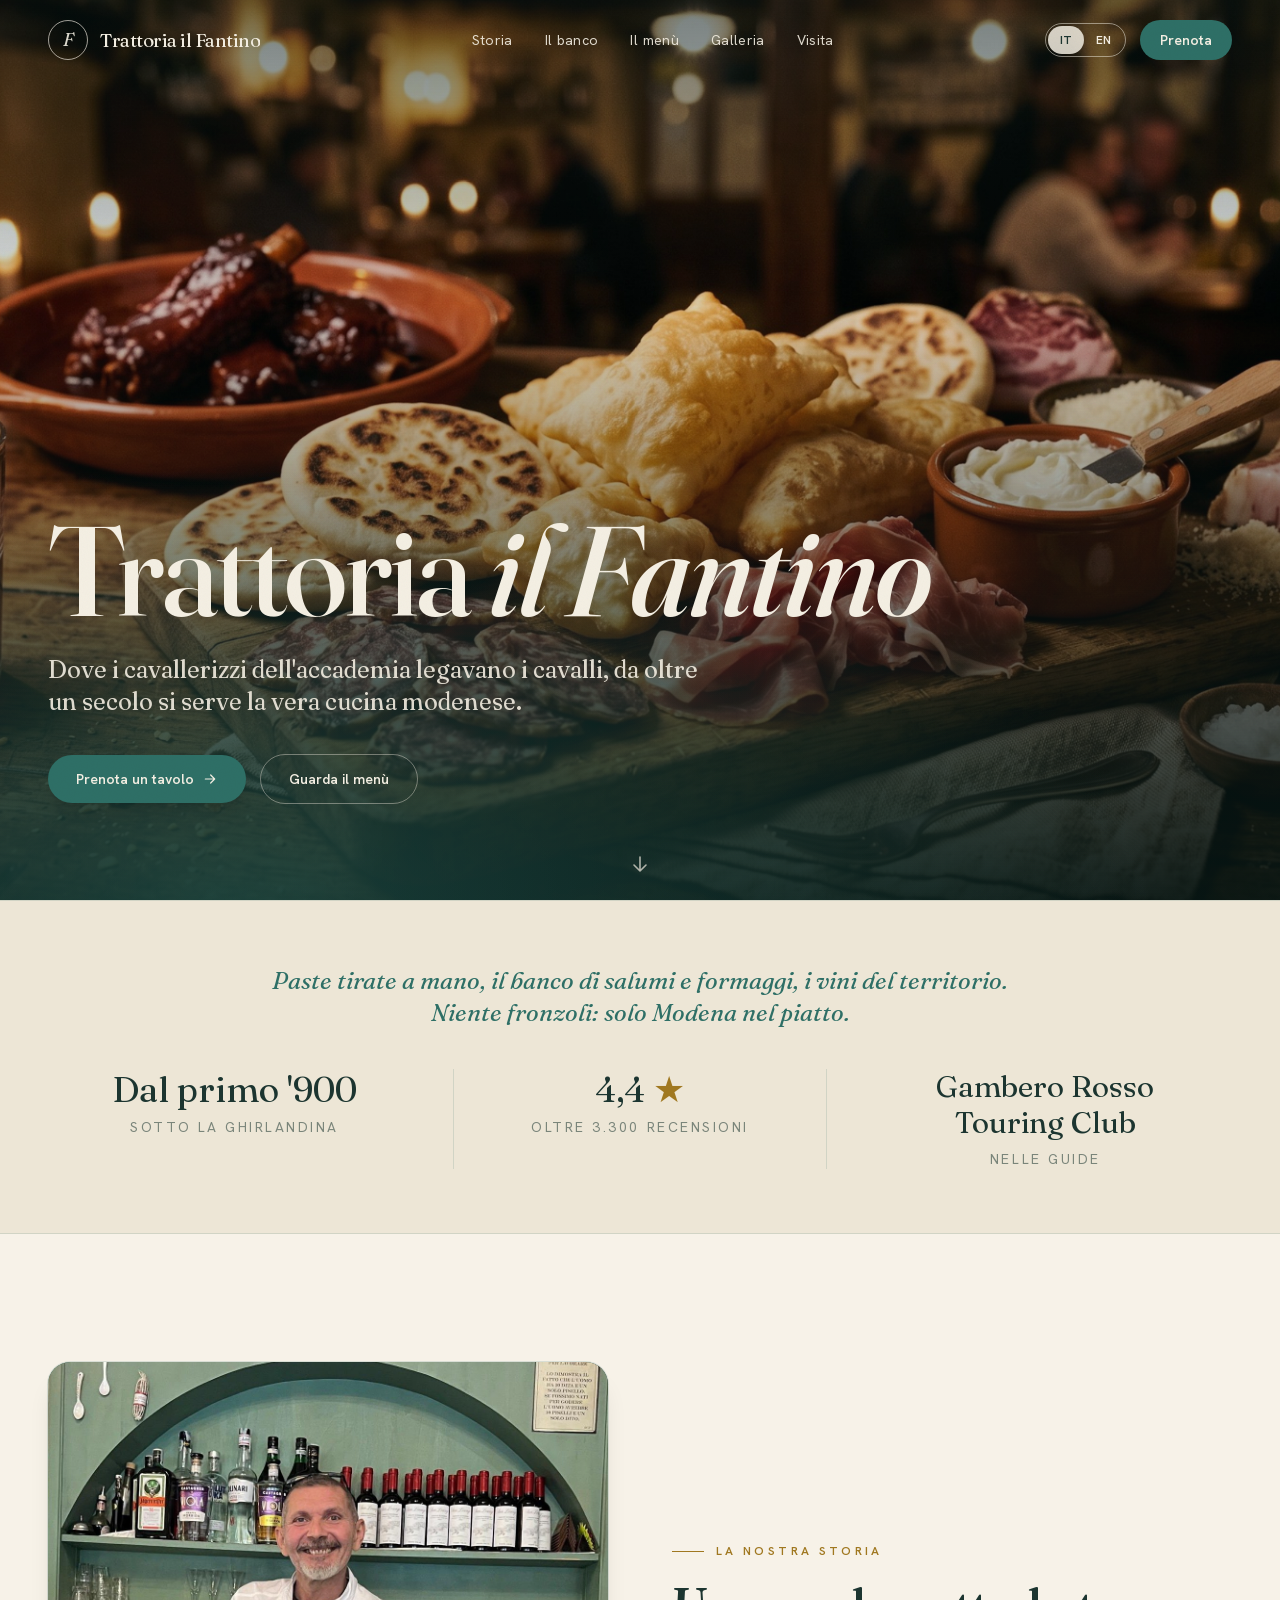
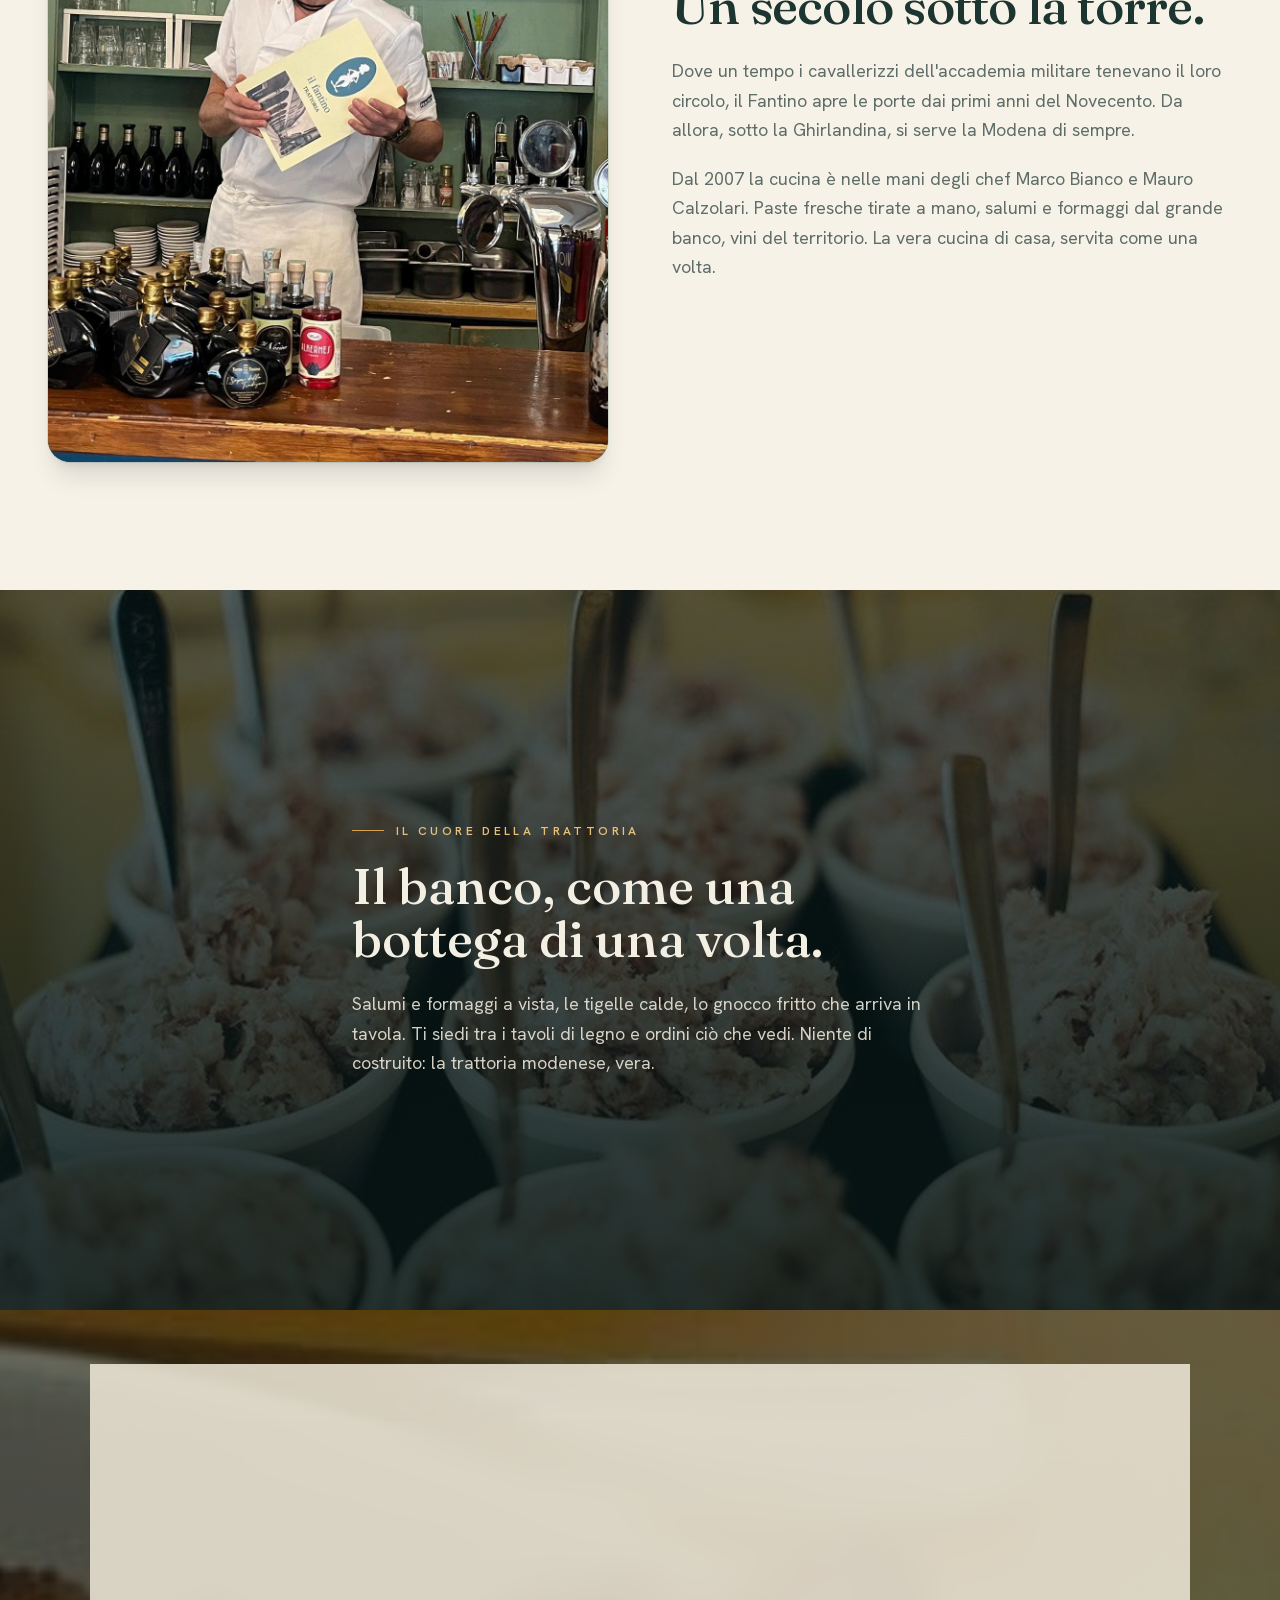
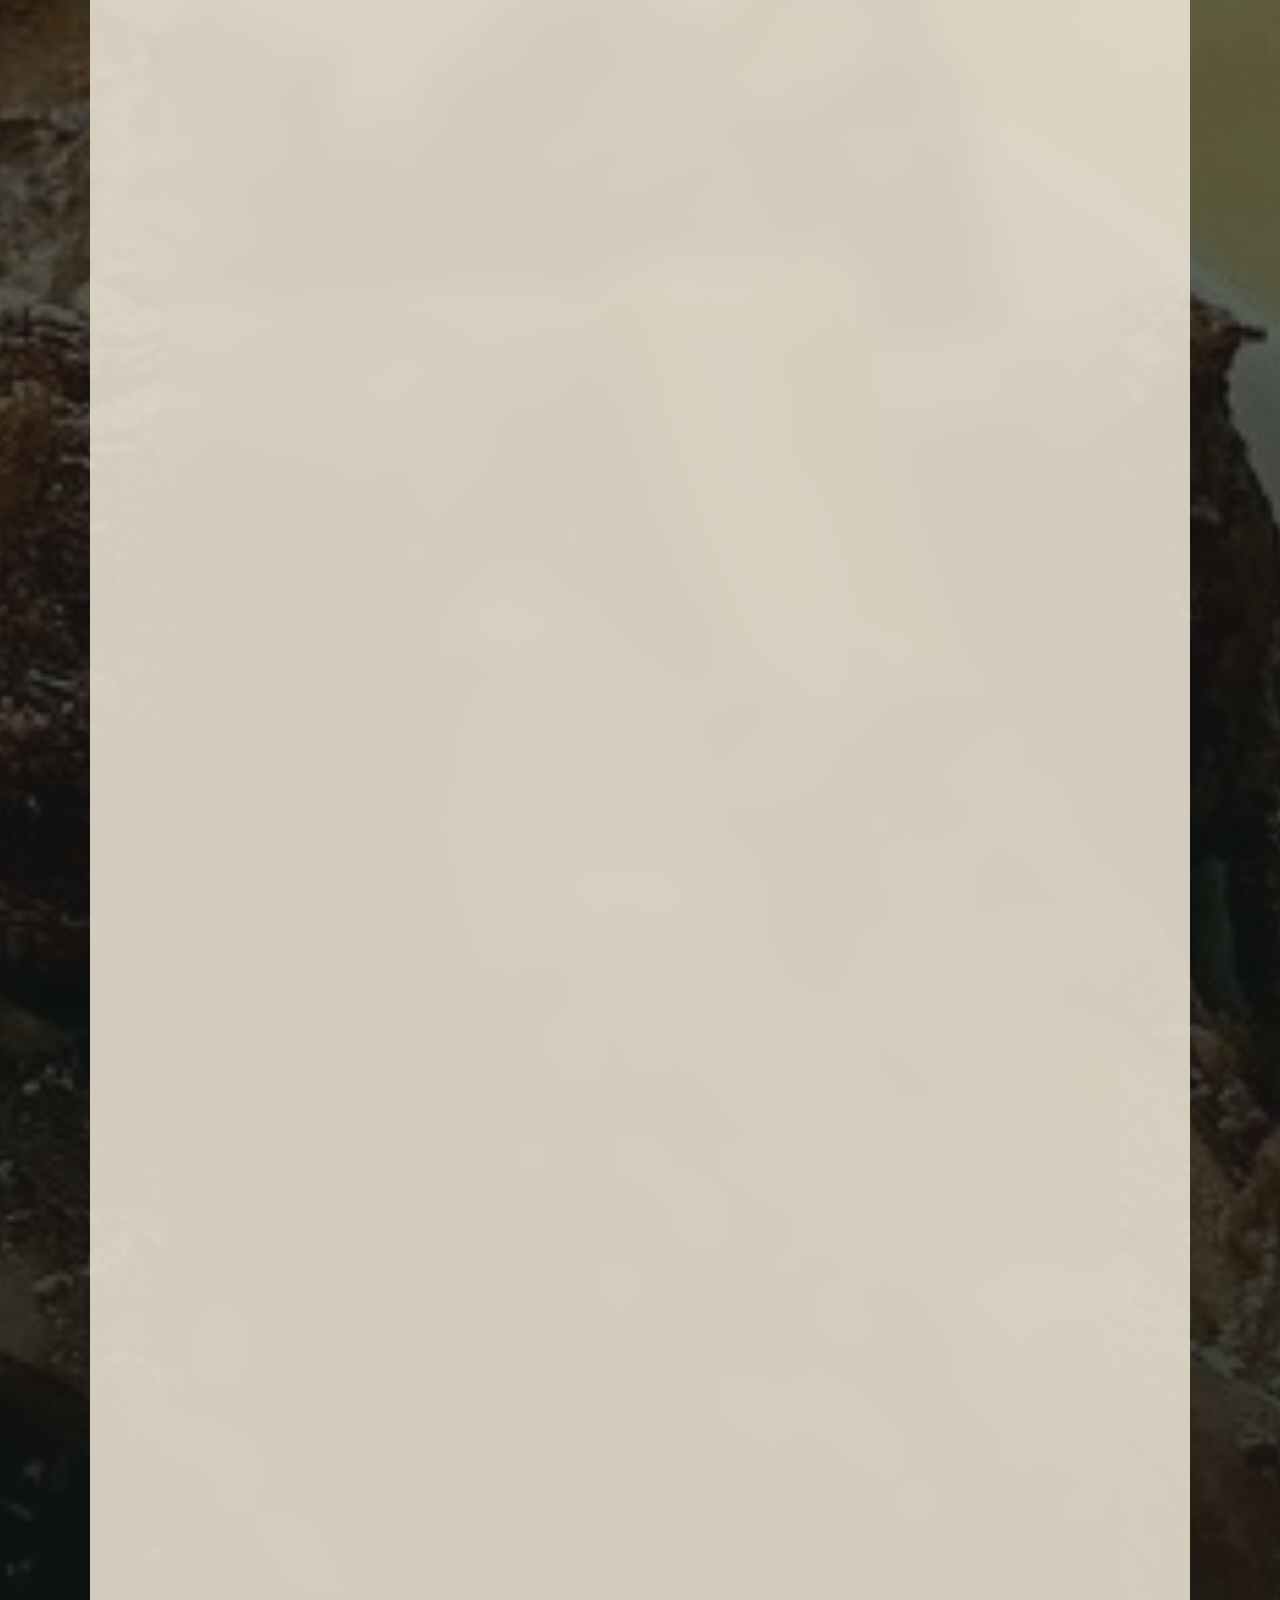
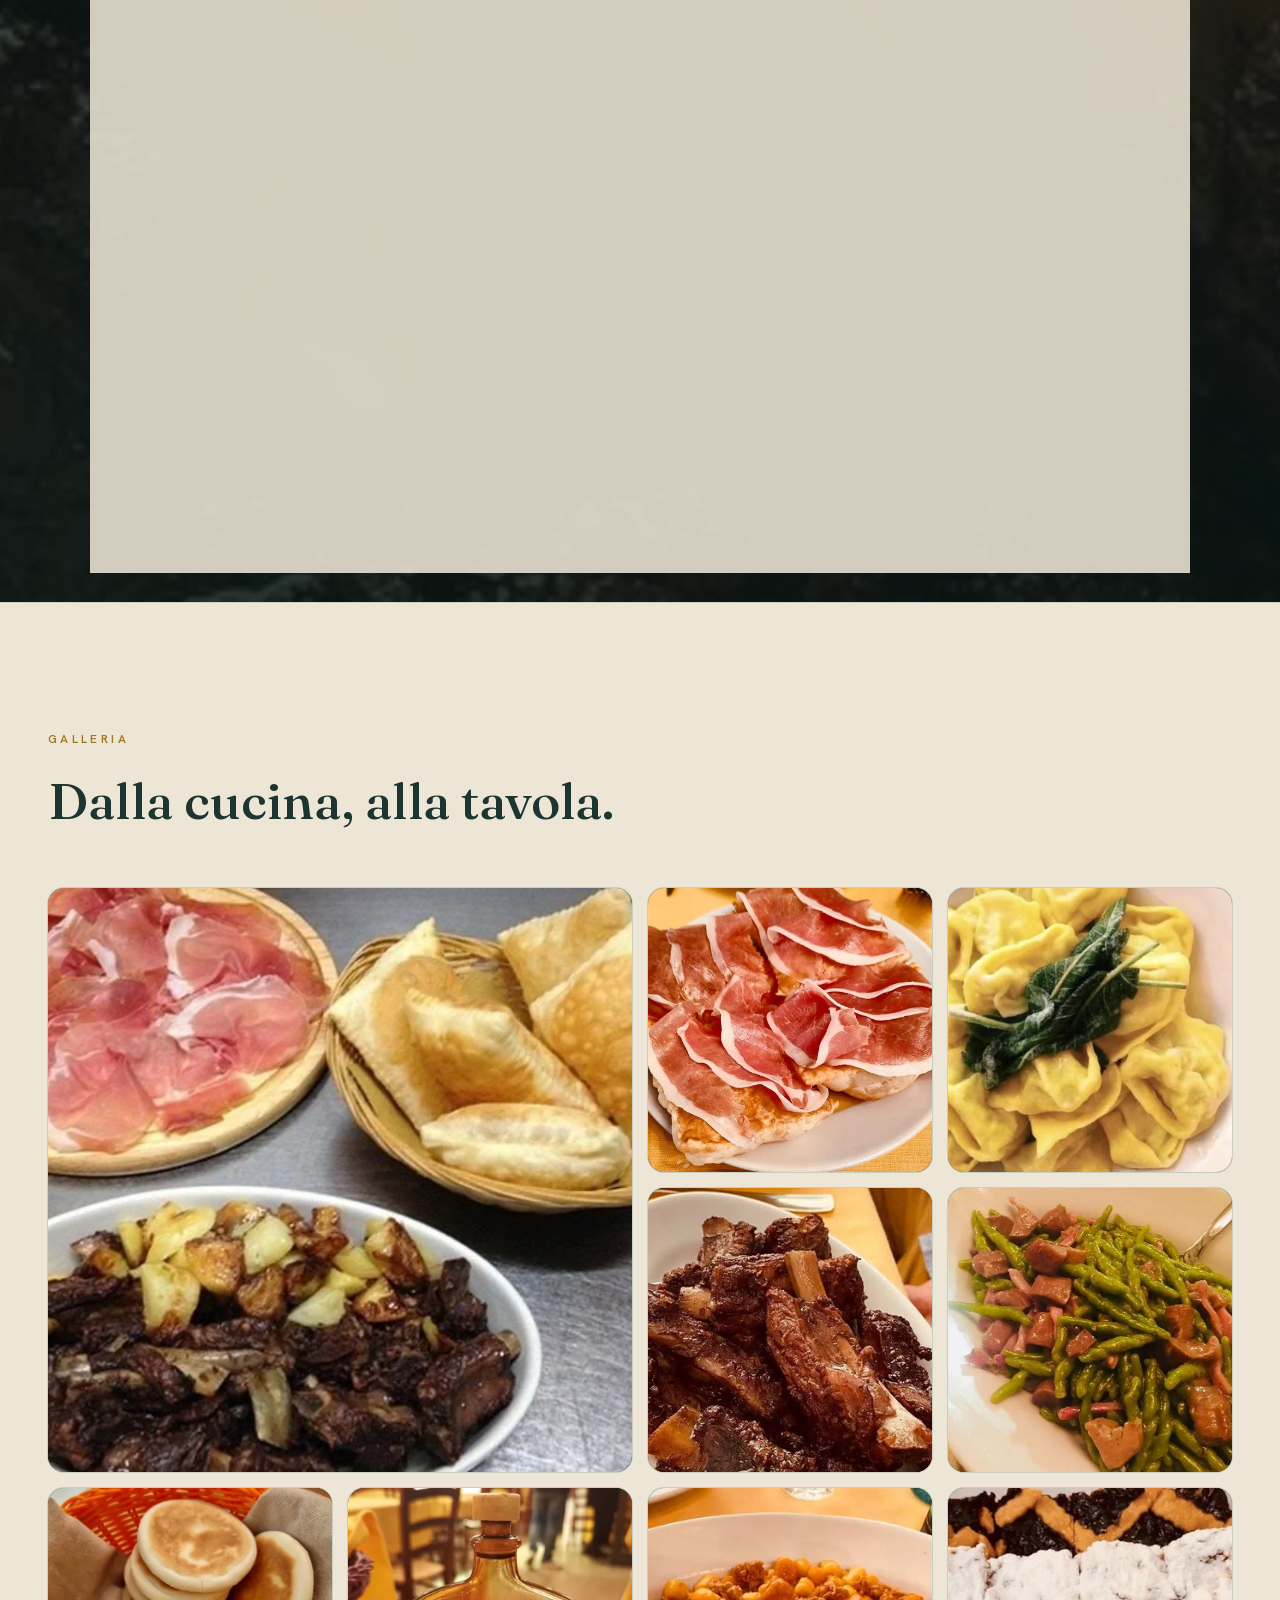
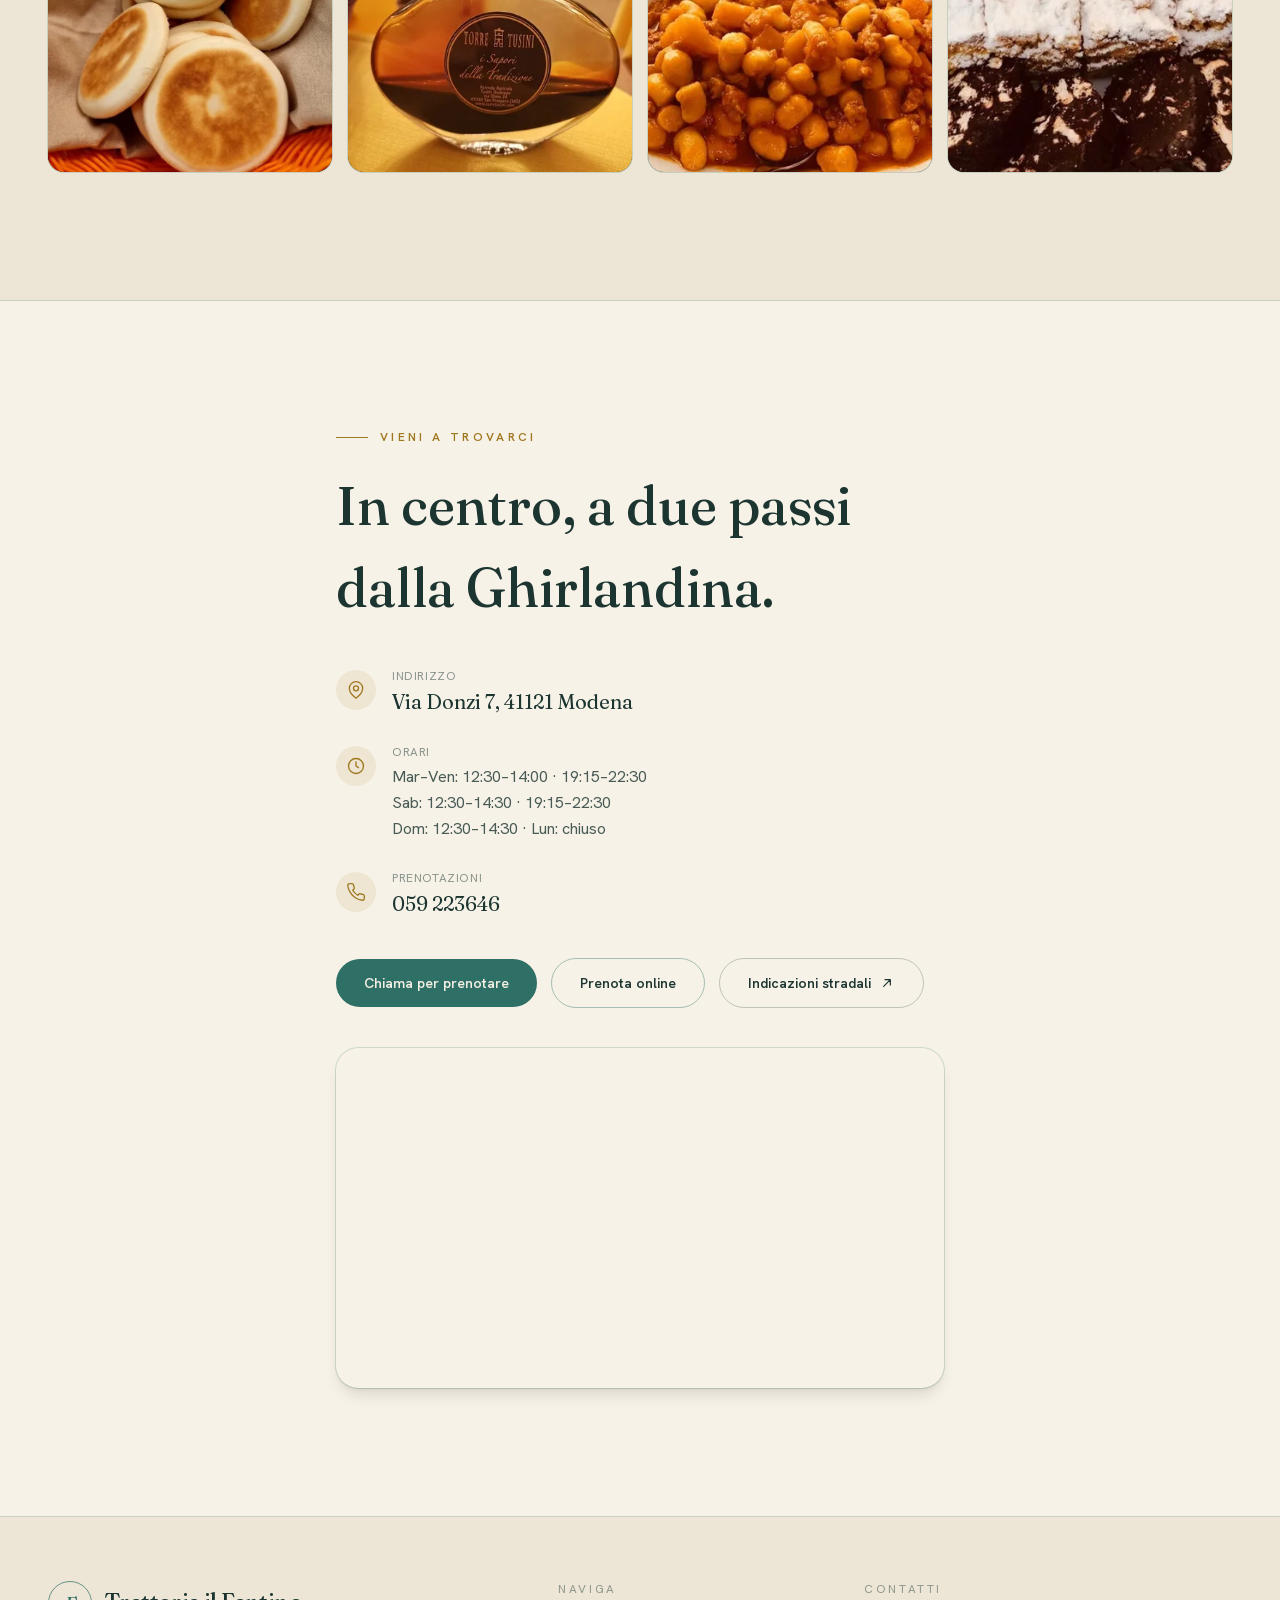
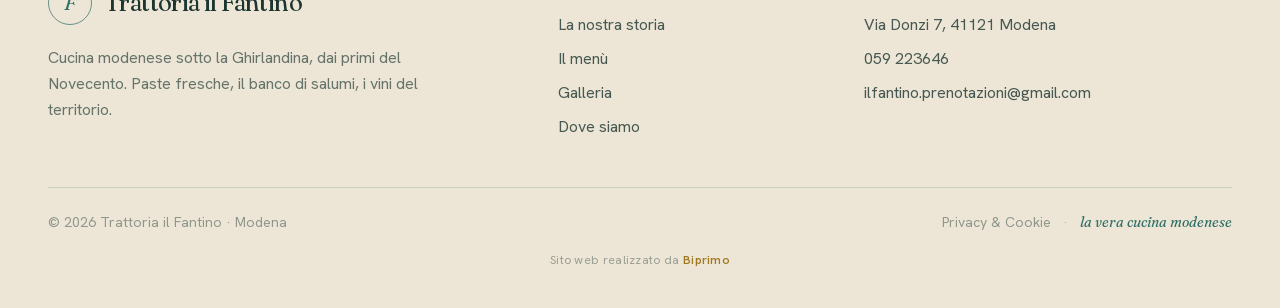
==== commit d06b1cd3: "Fix hero blank text and full-bleed background images Two separate defects: - Hero/reveal content was" ====
--- a/index.html
+++ b/index.html
@@ -37,10 +37,6 @@
 <link rel="preload" href="fonts/fraunces-300-900-normal.woff2" as="font" type="font/woff2" crossorigin />
 <link rel="preload" href="fonts/hanken-grotesk-normal.woff2" as="font" type="font/woff2" crossorigin />
 
-<!-- Compiled Tailwind (self-hosted, no CDN). Built with Tailwind v3 from tailwind.config.js.
-     To rebuild: /tmp/tw3/node_modules/.bin/tailwindcss -i tailwind.input.css -o tailwind.css --minify -->
-<link rel="stylesheet" href="tailwind.css" />
-
 <style>
   @font-face{font-family:'Fraunces';font-style:normal;font-weight:300 900;font-display:swap;src:url('fonts/fraunces-300-900-normal.woff2') format('woff2');}
   @font-face{font-family:'Fraunces';font-style:italic;font-weight:300 900;font-display:swap;src:url('fonts/fraunces-300-900-italic.woff2') format('woff2');}
@@ -56,10 +52,16 @@
   .scrim-hero{ background:linear-gradient(to top, rgba(7,22,20,.94) 0%, rgba(7,22,20,.42) 44%, rgba(7,22,20,.14) 66%, rgba(7,22,20,.55) 100%); }
   .scrim-soft{ background:linear-gradient(to bottom, rgba(7,22,20,.62), rgba(7,22,20,.86)); }
   .green-glow{ background:radial-gradient(120% 80% at 18% 100%, rgba(46,111,102,.45), transparent 60%); }
-  .reveal{ opacity:0; transform:translateY(26px); transition:opacity .95s cubic-bezier(.19,.7,.2,1), transform .95s cubic-bezier(.19,.7,.2,1); }
-  .reveal.in{ opacity:1; transform:none; }
+  /* Entrance reveals are an enhancement: content is visible by default, hidden only when JS can re-show it. */
+  .reveal{ opacity:1; transform:none; }
+  @media (scripting: enabled){
+    .reveal{ opacity:0; transform:translateY(26px); transition:opacity .95s cubic-bezier(.19,.7,.2,1), transform .95s cubic-bezier(.19,.7,.2,1); }
+    .reveal.in{ opacity:1; transform:none; }
+  }
   @keyframes kenburns{ from{transform:scale(1.03);} to{transform:scale(1.13);} } .kenburns{ animation:kenburns 24s ease-out forwards; }
-  @keyframes introUp{ from{opacity:0;transform:translateY(30px);} to{opacity:1;transform:none;} } .intro{ opacity:0; animation:introUp 1.1s cubic-bezier(.19,.7,.2,1) forwards; }
+  /* Hero intro: visible by default; the staggered fade is layered on only when motion is allowed, so text never gets stranded if the animation never runs. */
+  @keyframes introUp{ from{opacity:0;transform:translateY(30px);} to{opacity:1;transform:none;} } .intro{ opacity:1; }
+  @media (prefers-reduced-motion: no-preference){ .intro{ animation:introUp 1.1s cubic-bezier(.19,.7,.2,1) both; } }
   .leader{ flex:1; height:0; border-bottom:1.5px dotted rgba(46,111,102,.28); transform:translateY(-.32em); margin:0 .5rem; min-width:.5rem; }
   #nav{ color:#F4EFE3; transition:background-color .45s ease, box-shadow .45s ease, padding .45s ease; }
   #nav.scrolled{ background-color:rgba(247,242,232,.94); backdrop-filter:blur(14px) saturate(1.1); -webkit-backdrop-filter:blur(14px) saturate(1.1); box-shadow:0 1px 0 rgba(46,111,102,.18), 0 22px 60px -40px rgba(0,0,0,.12); color:#1C3530; }
@@ -86,6 +88,11 @@
   }
   @media (prefers-reduced-motion: reduce){ .reveal{opacity:1!important;transform:none!important;transition:none!important;} .kenburns,.intro,.nudge{animation:none!important;opacity:1!important;} html{scroll-behavior:auto;} }
 </style>
+
+<!-- Compiled Tailwind (self-hosted, no CDN). Built with Tailwind v3 from tailwind.config.js.
+     Linked AFTER the <style> block so utilities (.absolute, etc.) win over custom classes like .ph.
+     To rebuild: /tmp/tw3/node_modules/.bin/tailwindcss -i tailwind.input.css -o tailwind.css --minify -->
+<link rel="stylesheet" href="tailwind.css" />
 
 <script type="application/ld+json">
 {
